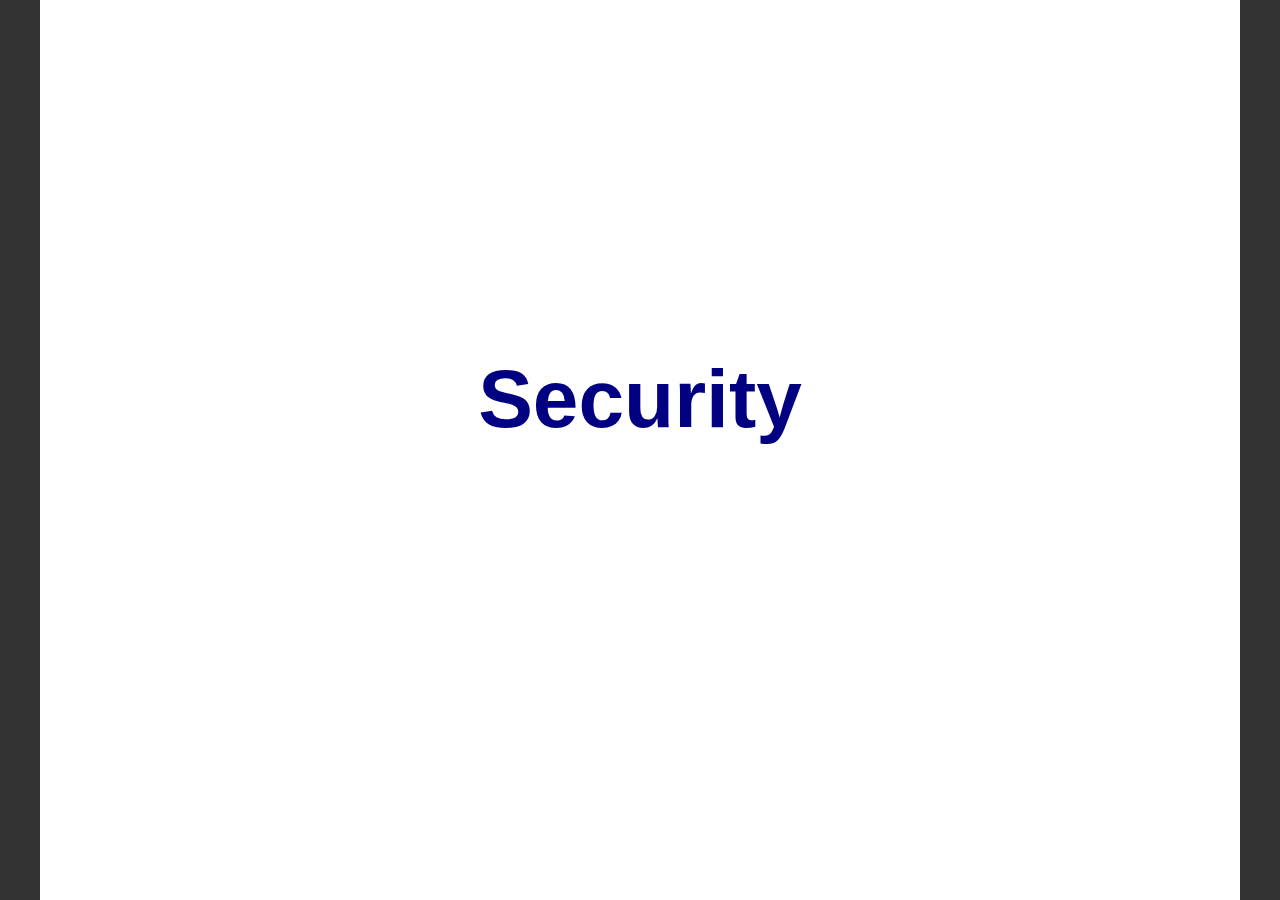
==== index.html @ 9533ea4b "Update 2 - 2014" ====
<!DOCTYPE html>
<!--
  Copyright 2010 Google Inc.

  Licensed under the Apache License, Version 2.0 (the "License");
  you may not use this file except in compliance with the License.
  You may obtain a copy of the License at

     http://www.apache.org/licenses/LICENSE-2.0

  Unless required by applicable law or agreed to in writing, software
  distributed under the License is distributed on an "AS IS" BASIS,
  WITHOUT WARRANTIES OR CONDITIONS OF ANY KIND, either express or implied.
  See the License for the specific language governing permissions and
  limitations under the License.

  Original slides: Marcin Wichary (mwichary@google.com)
  Modifications: Ernest Delgado (ernestd@google.com)
                 Alex Russell (slightlyoff@chromium.org)

  landslide modifications: Adam Zapletal (adamzap@gmail.com)
                           Nicolas Perriault (nperriault@gmail.com)
-->
<html>
<head>
    <meta http-equiv="Content-Type" content="text/html; charset=utf-8" />
    <meta http-equiv="X-UA-Compatible" content="chrome=1">
    <title>Security</title>
    <!-- Styles -->
    
    <style type="text/css" media="print">
      /*
Letter 612 x 792
A4     498 x 750
*/

/***************************************************************************/
/* The bits that you probably want to override! */
body {
  font-size: 20pt;
  font-family: "Helvetica", "Arial", "Liberation Sans", sans-serif;
  color: black;
  background-color: #fff; /* Colour outside of slide */
}

div.presentation, div.slide {
  background-color: white; /* colour of the slide */
}

div.slide h1, div.slide h2, div.slide h3, div.slide h4, div.slide h5, div.slide h6 {
  color: navy;
  font-weight: normal;
}

div.slide h3, div.slide h4, div.slide h5, div.slide h6 {
  margin-bottom: 6px;
}

div.slide h3 + p, div.slide h4 + p, div.slide h5 + p, div.slide h6 + p {
  margin-top: 6px;
}

pre {
  font-size: 12pt;
  font-family: Monaco, Courier, monospace;
}

li {
  line-height: 1.5em;
  margin-left: 10pt;
  /*padding: 10px 0*/;
}

li ul, li ul li {
  margin-top: 0;
}

table {
  margin-top: 6pt;
  border-collapse: collapse;
  width: 100%;
}
table th {
  text-align: left;
  border-bottom: 1px solid #666;
}
table td, table th {
  padding-left:   10px;
  padding-right:  10px;
  padding-top:    4px;
  padding-bottom: 4px;
}
tr > td:first-child, tr > th:first-child {
  padding-left: 0;
}

/* .notes are displayed when you press '2' */
.notes {
  color: white;
  background: #777;
  opacity:0.90;
}

/* A title slide is a single header */
.slide header:only-child h1 {
  font-weight: bold;
  font-size: 36pt;
}

/* Source and page number */
aside.source, aside.page_number {
  font-size: 14pt;
}

/* Quote and blockquote */
blockquote          { text-indent: -1ex; margin-bottom: 10px;}
blockquote *        { quotes: none; }
blockquote p:before { content: '\201C'; }
blockquote p:after  { content: '\201D'; }
blockquote p        { margin:0; padding:0; }
blockquote q:before { content: '\2018'; }
blockquote q:after  { content: '\2019'; }
.cite { margin:0; text-align:right; margin-right: 40px;}

/***************************************************************************/
/* Specific clases for use with the .fx: macro */

/* smaller and larger */
.smaller section {
  font-size: 18pt;
}

.smaller div h1 {
  font-size: 40pt;
}

.smaller section pre {
  font-size: 10pt;
}

.larger section {
  font-size: 22pt;
}

.larger div h1 {
  font-size: 40pt;
}

.larger section pre {
  font-size: 14pt;
}

/* titleslide: displaying a title(h1) and subtitle(h2) on the same slide */
div.titleslide { text-align: center; }
div.titleslide h1 { padding-top: 50pt; font-size: 60pt; font-weight: bold;}

/* imageslide: covering a whole slide with an image */
div.slides div.imageslide {margin: 0; width: 750pt; height: 460pt; overflow: hidden}
div.imageslide img { 
  position: relative; 
  /*top: -144pt;*/
  /*top: -460pt;*/
  /*left: -10pt; */
  top: -138pt;
  left: -10pt;
  width: 750pt;
  height: 460pt;
  max-width: 750pt !important; 
  max-height: 460pt !important; 
  z-index: 0; 
}

div.imageslide h1 { position: relative; z-index: 3 !important; /*left: 40px; top: -70pt; */}

/* black and white header for use with imageslide */
div.whiteheading h1 {color: #fffffe !important;}
div.blackheading h1 {color: black !important;}

/***************************************************************************/
/* Syntax highlighting is by Pygments - select via config file */
.lineno {color: #aaa; }  /* Line numbers */



/***************************************************************************/
/* The structure - You shouldn't need to change anything from here on down */
body {
  /*padding : 70pt;*/
  margin  : 0;
  overflow: hidden;
}

div.presentation, div.slides {
    transform: scale(1),
    -ms-transform: scale(1),
    -moz-transform: scale(1),
    -webkit-transform: scale(1),
    -o-transform: scale(1),
}

/*div.slides {
  width: 754pt !important;
  height: 502pt !important;
}*/

div.slide {
  display: block !important;
  width: 740pt !important;
  height: 460pt !important;
  border: 2pt solid #ddd;
/*  width      : 100%;
  height     : 100%;*/
  overflow   : hidden;
  page-break-after: always;
}

div.slide div.inner {
  width: 750pt !important;
  height: 460pt !important;
  margin: auto;
  display: table-cell;
  padding: 10pt;
}


/* A title slide is a single header */
.slide header:only-child {
  display: table;
}

.slide header:only-child h1 {
  width: 750pt !important;
  height: 460pt !important;
  text-align    : center;
  display       : table-cell;
  vertical-align: middle;
}

/*.slide header:only-child h1 {
  line-height: 180%;
  text-align: center;
  display: table-cell;
  vertical-align: middle;
  height: 600px;
  width: 800px;
  font-size: 48px;
  margin-top:100px;
  margin-bottom:100px;
}
*/


ol {
  margin-left: 5pt;
}

/* Image alignment options. Note that we align centre by default */
img { display: block; margin: auto; max-width: 600pt; max-height: 340pt;}

section img.align-center, section img.align-centre, section img.center, section img.centre {
  display: block;
  margin-left: auto;
  margin-right: auto;
}

section img.align-right, section img.right {
  display: block;
  margin-left: auto;
  margin-right: 0;
}

section img.align-left, section img.left {
  display: block;
  margin-right: auto;
  margin-left: 0;
}

section img.float-right {
  display: block;
  float: right;
  margin-left: auto;
  margin-right: 0;
}

section img.float-left {
  display: block;
  float: left;
  margin-right: auto;
  margin-left: 0;
}

/* Source and page number */
aside, footer {
  display: block;
  visibility: visible;
}

aside.source {
  display: none;
}

.page_number {
  position: relative; 
  text-align: right;
  display: block !important;
  visibility: visible !important;
  top: -40pt;
  right    : 0px;
  color    : black !important;
  padding  : 5pt !important;  
}


#toc, #help, .slide .notes,
.presenter_notes, #current_presenter_notes, #presenter_note,
 #time {
  display: none;
}


/* Turn of page numbers by uncommenting this */
.page_number {
  display: none !important;
}

/* Custom CSS bits */
.credits {
    float: right; 
    text-align:left;
    padding-top: 150pt !important;
}

.columnlist2 ul {
    vertical-align: top;
    -moz-column-count: 2;
    -moz-column-gap: 20px;
    -webkit-column-count: 2;
    -webkit-column-gap: 20px;
    column-count: 2;
    column-gap: 20px;
}

.columnlist3 ul {
    vertical-align: top;
    -moz-column-count: 3;
    -moz-column-gap: 20px;
    -webkit-column-count: 3;
    -webkit-column-gap: 20px;
    column-count: 3;
    column-gap: 20px;
}

    </style>
    <style type="text/css" media="screen, projection">
      /***************************************************************************/
/* The bits that you probably want to override! */
body {
    font-size: 36px;
    font-family: "Helvetica", "Arial", "Liberation Sans", sans-serif;
    color: black;
    background-color: #333; /* Colour outside of slide */
}

div.presentation, div.slide {
  background-color: white; /* colour of the slide */
}

div.slide h1, div.slide h2, div.slide h3, div.slide h4, div.slide h5, div.slide h6 {
  color: navy;
  font-weight: normal;
}

pre {
  font-size: 26px;
  font-family: Monaco, Courier, monospace;
}

li {
  padding: 10px 0;
}

table {
  margin-top: 10px;
  border-collapse: collapse;
  width: 100%;
}
table th {
  text-align: left;
  border-bottom: 1px solid #666;
}
table td, table th {
  padding-left:   10px;
  padding-right:  10px;
  padding-top:    4px;
  padding-bottom: 4px;
}
tr > td:first-child, tr > th:first-child {
  padding-left: 0;
}

/* .notes are displayed when you press '2' */
.notes {
  color: white;
  background: #777;
  opacity:0.90;
}

/* A title slide is a single header */
.slide header:only-child h1 {
  font-weight: bold;
  font-size: 80px;
}

/* Source and page number */
aside.source, aside.page_number {
  font-size: 20px;
}

/* Quote and blockquote */
blockquote          { text-indent: -1ex; margin-bottom: 10px;}
blockquote *        { quotes: none; }
blockquote p:before { content: '\201C'; }
blockquote p:after  { content: '\201D'; }
blockquote p        { margin:0; padding:0; }
blockquote q:before { content: '\2018'; }
blockquote q:after  { content: '\2019'; }
.cite { margin:0; text-align:right; margin-right: 40px;}

/***************************************************************************/
/* Specific clases for use with the .fx: macro */

/* smaller and larger */
.smaller section {
  font-size: 30px;
}

.smaller div h1 {
  font-size: 72px;
}

.smaller section pre {
  font-size: 24px;
}

.larger section {
  font-size: 42px;
}

.larger div h1 {
  font-size: 72px;
}

.larger section pre {
  font-size: 28px;
}

/* titleslide: displaying a title(h1) and subtitle(h2) on the same slide */
div.titleslide { text-align: center; }
div.titleslide h1 { padding-top: 140px; font-size: 80px; font-weight: bold;}

/* imageslide: covering a whole slide with an image */
div.slides div.imageslide {margin: 0; width: 1024px; height: 768px;}
div.imageslide img { 
  position: absolute; 
  top: 0; left: 0; 
  width: 1024px; 
  max-width: 1024px; max-height: 768px;
  z-index: 0; 
}

div.imageslide h1 { position: absolute; z-index: 3; left: 40px; top: 0; }

/* black and white header for use with imageslide */
div.whiteheading h1 {color: white !important;}
div.blackheading h1 {color: black !important;}

/***************************************************************************/
/* Syntax highlighting is by Pygments - select via config file */
.lineno {color: #aaa; }  /* Line numbers */


/***************************************************************************/
/* Slide transition */
.slide.past {
  opacity: 0;
}

.slide.current {
  opacity: 1;
  -webkit-transition: opacity 0.75s ease;
  -moz-transition: opacity 0.75s ease;
  -o-transition: opacity 0.75s ease;
}

.slide.future {
  opacity: 0;
}

/***************************************************************************/
/* The structure - You shouldn't need to change anything from here on down */
body {
  padding : 0;
  margin  : 0;
  width   : 100%;
  height  : 100%;
  overflow: hidden;
}

div.presentation {
  margin     : 0px auto;
  width      : 1024px;
  height     : 768px;
  position   : absolute;
  top        : 50%;
  left       : 50%;
  margin-left: -512px;
  margin-top : -384px;
}

div.slides {
  width      : 1024px;
  height     : 768px;
}

div.slide {
  display    : none;
  margin-left: 80px; /* Nice big margin */
  margin-top : 40px;
  width      : 864px;
  height     : 688px;
  position   : absolute;
  overflow   : hidden;
}

.slide.past, .slide.current, .slide.future {
  display: block;
}

/* A title slide is a single header */
.slide header:only-child {
  display: table;
}

.slide header:only-child h1 {
  height        : 600px;
  width         : 864px;
  text-align    : center;
  display       : table-cell;
  vertical-align: middle;
}

ol {
  margin-left: 15px;
}

/* Image alignment options. Note that we align centre by default */
img { display: block; margin: auto; max-width: 864px; max-height: 500px;}

section img.align-center, section img.align-centre, section img.center, section img.centre {
  display: block;
  margin-left: auto;
  margin-right: auto;
}

section img.align-right, section img.right {
  display: block;
  margin-left: auto;
  margin-right: 0;
}

section img.align-left, section img.left {
  display: block;
  margin-right: auto;
  margin-left: 0;
}

section img.float-right {
  display: block;
  float: right;
  margin-left: auto;
  margin-right: 0;
}

section img.float-left {
  display: block;
  float: left;
  margin-right: auto;
  margin-left: 0;
}

/* Blank screen */
#blank {
  position: fixed;
  top: 0;
  left: 0;
  background-color: black;
  width: 100%;
  height: 100%;
  z-index: 64;
  display: none;
}
body.presenter_view.blank .slide.current {
   opacity: 0.2;
}

body.presenter_view #blank {
    display: none !important;
}

/* Display notes (keyboard: 2) */
.notes {
  display   : none;
  padding   : 30px;
  color: white;
  position:absolute;
  width     : 710px;
  min-height: 300px;
  left: 51px;
  top: 123px;
  overflow  : hidden;
}

/* Source and page number */
aside {
  display: none;
}
aside.source {
  position: absolute;
  bottom: 6px;
  left: 0px;
}
aside.page_number {
  position: absolute;
  bottom: 6px;
  right: 0px;
}


/* Expose */
body.expose div.slides {
  float           : left;
  position        : relative;
  overflow        : auto;
  margin          : 10px;
  width           : 1024px;
  height          : 768px;
  background-color: #fff !important;
}

body.expose div.slide {
  display                 : block;
  width                   : 864px;
  height                  : 688px;  
  float                   : left;
  position                : relative;
  left                    : auto !important;
  top                     : auto !important;
  margin                  : 0 !important;
  margin-left             : 10px !important;
  margin-top              : 10px !important;
  padding                 : 10px !important;
  -webkit-transition      : none;
  -moz-transition         : none;
  -o-transition           : none;  
  -moz-transform          : scale(.30, .30);
  -moz-transform-origin   : 0 0;
  -webkit-transform       : scale(.30, .30);
  -webkit-transform-origin: 0 0;
  -o-transform            : scale(.30, .30);
  -o-transform-origin     : 0 0;
  cursor                  : pointer;
  border                  : 10px solid #ccc;
  /*background-color        : #eee;*/
}

body.expose div.slide:hover {
  /*background-color: #D7FCFC;*/
  border: 10px solid blue;
}

body.expose .slide-wrapper {
  float   : left;
  position: relative;
  overflow: hidden;
  margin  : .5%;
  width   : 300px;
  height  : 233px;
}

body.expose .slide.far-past,
body.expose .slide.past,
body.expose .slide.future,
body.expose .slide.far-future {
  margin-left: 0;
  opacity: 1;
}

body.expose .slide.current {
  border: 10px solid red;
  -moz-transform: scale(.30, .30);
  -moz-transform-origin: 0 0;
  -webkit-transform: scale(.30, .30);
  -webkit-transform-origin: 0 0;
  -o-transform: scale(.30, .30);
  -o-transform-origin: 0 0;
}

body.expose .slide aside {
  display: block;
}
body.expose .slide aside.source {
  display: none;
}
body.expose .slide aside.page_number {
  display         : block;
  position        : absolute;
  bottom          : 10px;
  right           : 10px;
  font-size       : 40px;
  background-color: #eee;
  color           : black;
  padding         : 10px;
}

body.expose .slide.current aside.page_number {
  background-color: red;
  color: white;
}

body.expose .slide:hover aside.page_number {
  background-color: blue;
  color: white;
}

/* Sidebar for ToC and Help */
.sidebar {
  background-color: #eee;
  color: #000;
  border-right: 5px solid #ddd;
  z-index: 63;
  height: 100%;
  overflow: hidden;
  top: 0;
  position: absolute;
  display: block;
  margin: 0;
  padding: 10px 16px;
  overflow: auto;
  -webkit-transition: margin 0.2s ease-in-out;
  -moz-transition: margin 0.2s ease-in-out;
  -o-transition: margin 0.2s ease-in-out;
  font-size: 14px;
}

.sidebar.hidden {
  margin-left: -500px;
}

.sidebar h2 {
  margin: 0 0 16px;
  padding: 0;
}

.sidebar table {
  width: 100%;
  margin: 0;
  padding: 0;
  border-collapse: collapse;
}

.sidebar table caption {
  display: none;
}

.sidebar tr {
  margin: 2px 0;
  border-bottom: 1px solid #ccc;
}

.sidebar th {
  text-align: left;
  font-weight: normal;
  max-width: 300px;
  overflow: hidden;
}

.sidebar tr.sub th {
  text-indent: 20px;
}

.sidebar td {
  text-align: right;
  min-width: 20px;
}

.sidebar a {
  color: #000;
  display: block;
  text-decoration: none;
  border-bottom: none;
  padding: 4px 0;
}

.sidebar tr.active, .sidebar tr.active:hover, .sidebar tr.active a {
  background: white;
}

.sidebar tr:hover {
  background: #ccc;
}

/* Presenter Mode */
body.presenter_view, body.presenter_view div.presentation {
  background-color: #333 !important;
}
body.presenter_view div.slides {
  margin-left: -40px !important;
  margin-top : -30px !important;
}

body.presenter_view div.slide {
  display: inline;
  position: absolute;
  overflow: hidden;
  -moz-transform: scale(0.55, 0.55);
  -moz-transform-origin: 0 0;
  -webkit-transform: scale(0.55, 0.55);
  -webkit-transform-origin: 0 0;
  -o-transform: scale(0.55, 0.55);
  -o-transform-origin: 0 0;
  opacity: 1;
  width: 864px !important;
  height: 688px !important;
  margin-left: 60px !important;
  margin-top: 90px !important;
}

body.presenter_view .slide.far-past {
  display: none;
}

body.presenter_view .slide.past {
  display: none;
}

body.presenter_view .slide.current {
  display: block;
  border: 8px solid maroon;
  z-index: 2;
}

body.presenter_view .slide.future {
  display: block;
  margin-left: 560px !important;
  z-index: 1;
  opacity: 1;
  margin-top: 90px !important;
  border: 8px solid #aaa;
  -moz-transform: scale(0.55, 0.55);
  -moz-transform-origin: 0 0;
  -webkit-transform: scale(0.55, 0.55);
  -webkit-transform-origin: 0 0;
  -o-transform: scale(0.55, 0.55);
  -o-transform-origin: 0 0;
}

body.presenter_view .slide.far-future {
  display: none;
  margin-left: 525px;
}

body.presenter_view div#current_presenter_notes {
  visibility: visible;
  display: block;
  position: absolute;
  overflow: auto;
  vertical-align: middle;
  left: 0;
  top: 60%;
  height: 38%;
  margin-left: 20px;
  z-index: 2;
  width: 973px;
  border: 4px solid #aaa;
  background-color: #eee;
}

body.presenter_view div#current_presenter_notes section {
    background-color: #eee !important;
}

body.presenter_view .slide aside.page_number {
  display         : block;
  position        : absolute;
  bottom          : 10px;
  right           : 10px;
  font-size       : 70px;
  background-color: #eee;
  color           : black;
  padding         : 10px;
}

body.presenter_view .slide.current aside.page_number {
  background-color: maroon;
  color: white;
}

/* Time display */
#time { display: none; }

body.presenter_view #time {
  display: block;
  color: white;
  float:right;
  width: 200px;
  text-align: right;
  margin-right: 40px;
  margin-top: 20px;
  padding: 0;
  line-height: 0;
  font-size: 55px;
}

body.presenter_view div#current_presenter_notes header {
  border-bottom: 1px solid #ccc;
}
body.presenter_view div#current_presenter_notes header h1 {
  margin: 5px 10px;
}

body.presenter_view div#current_presenter_notes section {
  font-family: "Helvetica", "Arial", "Liberation Sans", sans-serif;
  font-size: 20px;
  color: black;
  display: block;
  overflow: visible;
  position: relative;
  background-color: #fffeff;
  margin: 0;
  padding: 10px;
/*  border: 3px solid blue;*/

}

body.presenter_view div#current_presenter_notes section p {
  margin: 0;
}

body.presenter_view div#current_presenter_notes section li {
  font-size: inherit;
  padding: 0;
}

body.presenter_view div#current_presenter_notes h1 {
  margin-left: 10px;
  font-size: 20px;
  display: block;

}

div#current_presenter_notes {
  display: none;
}

div.slide div.presenter_notes {
  display: none;
}

    </style>
    
    
      
      <style type="text/css" media="screen, projection">
        body {
    font-size: 24px;
}

.slide.future {display:none;}

.slide header:only-child h1 {
    font-size: 70px;
}

.center {
    text-align: center;
}

blockquote {
    text-indent: 0;
    margin: auto;
    border: 1px solid #DDE;
    background: ghostWhite;
    padding: 10px;
}

blockquote p:before,
blockquote p:after {
    content: none;
}

a,
a:visited {
    color: blue;
}

pre {
    padding: 5px;
    font-size: 20px;
    font-family: Courier, monospace;
}

small {
    font-style: italic;
    font-size: 16px;
}

      </style>
      
    
    <!-- /Styles -->
    <!-- Javascripts -->
    
    <script>
      /*! jQuery v1.7.2 jquery.com | jquery.org/license */
(function(a,b){function cy(a){return f.isWindow(a)?a:a.nodeType===9?a.defaultView||a.parentWindow:!1}function cu(a){if(!cj[a]){var b=c.body,d=f("<"+a+">").appendTo(b),e=d.css("display");d.remove();if(e==="none"||e===""){ck||(ck=c.createElement("iframe"),ck.frameBorder=ck.width=ck.height=0),b.appendChild(ck);if(!cl||!ck.createElement)cl=(ck.contentWindow||ck.contentDocument).document,cl.write((f.support.boxModel?"<!doctype html>":"")+"<html><body>"),cl.close();d=cl.createElement(a),cl.body.appendChild(d),e=f.css(d,"display"),b.removeChild(ck)}cj[a]=e}return cj[a]}function ct(a,b){var c={};f.each(cp.concat.apply([],cp.slice(0,b)),function(){c[this]=a});return c}function cs(){cq=b}function cr(){setTimeout(cs,0);return cq=f.now()}function ci(){try{return new a.ActiveXObject("Microsoft.XMLHTTP")}catch(b){}}function ch(){try{return new a.XMLHttpRequest}catch(b){}}function cb(a,c){a.dataFilter&&(c=a.dataFilter(c,a.dataType));var d=a.dataTypes,e={},g,h,i=d.length,j,k=d[0],l,m,n,o,p;for(g=1;g<i;g++){if(g===1)for(h in a.converters)typeof h=="string"&&(e[h.toLowerCase()]=a.converters[h]);l=k,k=d[g];if(k==="*")k=l;else if(l!=="*"&&l!==k){m=l+" "+k,n=e[m]||e["* "+k];if(!n){p=b;for(o in e){j=o.split(" ");if(j[0]===l||j[0]==="*"){p=e[j[1]+" "+k];if(p){o=e[o],o===!0?n=p:p===!0&&(n=o);break}}}}!n&&!p&&f.error("No conversion from "+m.replace(" "," to ")),n!==!0&&(c=n?n(c):p(o(c)))}}return c}function ca(a,c,d){var e=a.contents,f=a.dataTypes,g=a.responseFields,h,i,j,k;for(i in g)i in d&&(c[g[i]]=d[i]);while(f[0]==="*")f.shift(),h===b&&(h=a.mimeType||c.getResponseHeader("content-type"));if(h)for(i in e)if(e[i]&&e[i].test(h)){f.unshift(i);break}if(f[0]in d)j=f[0];else{for(i in d){if(!f[0]||a.converters[i+" "+f[0]]){j=i;break}k||(k=i)}j=j||k}if(j){j!==f[0]&&f.unshift(j);return d[j]}}function b_(a,b,c,d){if(f.isArray(b))f.each(b,function(b,e){c||bD.test(a)?d(a,e):b_(a+"["+(typeof e=="object"?b:"")+"]",e,c,d)});else if(!c&&f.type(b)==="object")for(var e in b)b_(a+"["+e+"]",b[e],c,d);else d(a,b)}function b$(a,c){var d,e,g=f.ajaxSettings.flatOptions||{};for(d in c)c[d]!==b&&((g[d]?a:e||(e={}))[d]=c[d]);e&&f.extend(!0,a,e)}function bZ(a,c,d,e,f,g){f=f||c.dataTypes[0],g=g||{},g[f]=!0;var h=a[f],i=0,j=h?h.length:0,k=a===bS,l;for(;i<j&&(k||!l);i++)l=h[i](c,d,e),typeof l=="string"&&(!k||g[l]?l=b:(c.dataTypes.unshift(l),l=bZ(a,c,d,e,l,g)));(k||!l)&&!g["*"]&&(l=bZ(a,c,d,e,"*",g));return l}function bY(a){return function(b,c){typeof b!="string"&&(c=b,b="*");if(f.isFunction(c)){var d=b.toLowerCase().split(bO),e=0,g=d.length,h,i,j;for(;e<g;e++)h=d[e],j=/^\+/.test(h),j&&(h=h.substr(1)||"*"),i=a[h]=a[h]||[],i[j?"unshift":"push"](c)}}}function bB(a,b,c){var d=b==="width"?a.offsetWidth:a.offsetHeight,e=b==="width"?1:0,g=4;if(d>0){if(c!=="border")for(;e<g;e+=2)c||(d-=parseFloat(f.css(a,"padding"+bx[e]))||0),c==="margin"?d+=parseFloat(f.css(a,c+bx[e]))||0:d-=parseFloat(f.css(a,"border"+bx[e]+"Width"))||0;return d+"px"}d=by(a,b);if(d<0||d==null)d=a.style[b];if(bt.test(d))return d;d=parseFloat(d)||0;if(c)for(;e<g;e+=2)d+=parseFloat(f.css(a,"padding"+bx[e]))||0,c!=="padding"&&(d+=parseFloat(f.css(a,"border"+bx[e]+"Width"))||0),c==="margin"&&(d+=parseFloat(f.css(a,c+bx[e]))||0);return d+"px"}function bo(a){var b=c.createElement("div");bh.appendChild(b),b.innerHTML=a.outerHTML;return b.firstChild}function bn(a){var b=(a.nodeName||"").toLowerCase();b==="input"?bm(a):b!=="script"&&typeof a.getElementsByTagName!="undefined"&&f.grep(a.getElementsByTagName("input"),bm)}function bm(a){if(a.type==="checkbox"||a.type==="radio")a.defaultChecked=a.checked}function bl(a){return typeof a.getElementsByTagName!="undefined"?a.getElementsByTagName("*"):typeof a.querySelectorAll!="undefined"?a.querySelectorAll("*"):[]}function bk(a,b){var c;b.nodeType===1&&(b.clearAttributes&&b.clearAttributes(),b.mergeAttributes&&b.mergeAttributes(a),c=b.nodeName.toLowerCase(),c==="object"?b.outerHTML=a.outerHTML:c!=="input"||a.type!=="checkbox"&&a.type!=="radio"?c==="option"?b.selected=a.defaultSelected:c==="input"||c==="textarea"?b.defaultValue=a.defaultValue:c==="script"&&b.text!==a.text&&(b.text=a.text):(a.checked&&(b.defaultChecked=b.checked=a.checked),b.value!==a.value&&(b.value=a.value)),b.removeAttribute(f.expando),b.removeAttribute("_submit_attached"),b.removeAttribute("_change_attached"))}function bj(a,b){if(b.nodeType===1&&!!f.hasData(a)){var c,d,e,g=f._data(a),h=f._data(b,g),i=g.events;if(i){delete h.handle,h.events={};for(c in i)for(d=0,e=i[c].length;d<e;d++)f.event.add(b,c,i[c][d])}h.data&&(h.data=f.extend({},h.data))}}function bi(a,b){return f.nodeName(a,"table")?a.getElementsByTagName("tbody")[0]||a.appendChild(a.ownerDocument.createElement("tbody")):a}function U(a){var b=V.split("|"),c=a.createDocumentFragment();if(c.createElement)while(b.length)c.createElement(b.pop());return c}function T(a,b,c){b=b||0;if(f.isFunction(b))return f.grep(a,function(a,d){var e=!!b.call(a,d,a);return e===c});if(b.nodeType)return f.grep(a,function(a,d){return a===b===c});if(typeof b=="string"){var d=f.grep(a,function(a){return a.nodeType===1});if(O.test(b))return f.filter(b,d,!c);b=f.filter(b,d)}return f.grep(a,function(a,d){return f.inArray(a,b)>=0===c})}function S(a){return!a||!a.parentNode||a.parentNode.nodeType===11}function K(){return!0}function J(){return!1}function n(a,b,c){var d=b+"defer",e=b+"queue",g=b+"mark",h=f._data(a,d);h&&(c==="queue"||!f._data(a,e))&&(c==="mark"||!f._data(a,g))&&setTimeout(function(){!f._data(a,e)&&!f._data(a,g)&&(f.removeData(a,d,!0),h.fire())},0)}function m(a){for(var b in a){if(b==="data"&&f.isEmptyObject(a[b]))continue;if(b!=="toJSON")return!1}return!0}function l(a,c,d){if(d===b&&a.nodeType===1){var e="data-"+c.replace(k,"-$1").toLowerCase();d=a.getAttribute(e);if(typeof d=="string"){try{d=d==="true"?!0:d==="false"?!1:d==="null"?null:f.isNumeric(d)?+d:j.test(d)?f.parseJSON(d):d}catch(g){}f.data(a,c,d)}else d=b}return d}function h(a){var b=g[a]={},c,d;a=a.split(/\s+/);for(c=0,d=a.length;c<d;c++)b[a[c]]=!0;return b}var c=a.document,d=a.navigator,e=a.location,f=function(){function J(){if(!e.isReady){try{c.documentElement.doScroll("left")}catch(a){setTimeout(J,1);return}e.ready()}}var e=function(a,b){return new e.fn.init(a,b,h)},f=a.jQuery,g=a.$,h,i=/^(?:[^#<]*(<[\w\W]+>)[^>]*$|#([\w\-]*)$)/,j=/\S/,k=/^\s+/,l=/\s+$/,m=/^<(\w+)\s*\/?>(?:<\/\1>)?$/,n=/^[\],:{}\s]*$/,o=/\\(?:["\\\/bfnrt]|u[0-9a-fA-F]{4})/g,p=/"[^"\\\n\r]*"|true|false|null|-?\d+(?:\.\d*)?(?:[eE][+\-]?\d+)?/g,q=/(?:^|:|,)(?:\s*\[)+/g,r=/(webkit)[ \/]([\w.]+)/,s=/(opera)(?:.*version)?[ \/]([\w.]+)/,t=/(msie) ([\w.]+)/,u=/(mozilla)(?:.*? rv:([\w.]+))?/,v=/-([a-z]|[0-9])/ig,w=/^-ms-/,x=function(a,b){return(b+"").toUpperCase()},y=d.userAgent,z,A,B,C=Object.prototype.toString,D=Object.prototype.hasOwnProperty,E=Array.prototype.push,F=Array.prototype.slice,G=String.prototype.trim,H=Array.prototype.indexOf,I={};e.fn=e.prototype={constructor:e,init:function(a,d,f){var g,h,j,k;if(!a)return this;if(a.nodeType){this.context=this[0]=a,this.length=1;return this}if(a==="body"&&!d&&c.body){this.context=c,this[0]=c.body,this.selector=a,this.length=1;return this}if(typeof a=="string"){a.charAt(0)!=="<"||a.charAt(a.length-1)!==">"||a.length<3?g=i.exec(a):g=[null,a,null];if(g&&(g[1]||!d)){if(g[1]){d=d instanceof e?d[0]:d,k=d?d.ownerDocument||d:c,j=m.exec(a),j?e.isPlainObject(d)?(a=[c.createElement(j[1])],e.fn.attr.call(a,d,!0)):a=[k.createElement(j[1])]:(j=e.buildFragment([g[1]],[k]),a=(j.cacheable?e.clone(j.fragment):j.fragment).childNodes);return e.merge(this,a)}h=c.getElementById(g[2]);if(h&&h.parentNode){if(h.id!==g[2])return f.find(a);this.length=1,this[0]=h}this.context=c,this.selector=a;return this}return!d||d.jquery?(d||f).find(a):this.constructor(d).find(a)}if(e.isFunction(a))return f.ready(a);a.selector!==b&&(this.selector=a.selector,this.context=a.context);return e.makeArray(a,this)},selector:"",jquery:"1.7.2",length:0,size:function(){return this.length},toArray:function(){return F.call(this,0)},get:function(a){return a==null?this.toArray():a<0?this[this.length+a]:this[a]},pushStack:function(a,b,c){var d=this.constructor();e.isArray(a)?E.apply(d,a):e.merge(d,a),d.prevObject=this,d.context=this.context,b==="find"?d.selector=this.selector+(this.selector?" ":"")+c:b&&(d.selector=this.selector+"."+b+"("+c+")");return d},each:function(a,b){return e.each(this,a,b)},ready:function(a){e.bindReady(),A.add(a);return this},eq:function(a){a=+a;return a===-1?this.slice(a):this.slice(a,a+1)},first:function(){return this.eq(0)},last:function(){return this.eq(-1)},slice:function(){return this.pushStack(F.apply(this,arguments),"slice",F.call(arguments).join(","))},map:function(a){return this.pushStack(e.map(this,function(b,c){return a.call(b,c,b)}))},end:function(){return this.prevObject||this.constructor(null)},push:E,sort:[].sort,splice:[].splice},e.fn.init.prototype=e.fn,e.extend=e.fn.extend=function(){var a,c,d,f,g,h,i=arguments[0]||{},j=1,k=arguments.length,l=!1;typeof i=="boolean"&&(l=i,i=arguments[1]||{},j=2),typeof i!="object"&&!e.isFunction(i)&&(i={}),k===j&&(i=this,--j);for(;j<k;j++)if((a=arguments[j])!=null)for(c in a){d=i[c],f=a[c];if(i===f)continue;l&&f&&(e.isPlainObject(f)||(g=e.isArray(f)))?(g?(g=!1,h=d&&e.isArray(d)?d:[]):h=d&&e.isPlainObject(d)?d:{},i[c]=e.extend(l,h,f)):f!==b&&(i[c]=f)}return i},e.extend({noConflict:function(b){a.$===e&&(a.$=g),b&&a.jQuery===e&&(a.jQuery=f);return e},isReady:!1,readyWait:1,holdReady:function(a){a?e.readyWait++:e.ready(!0)},ready:function(a){if(a===!0&&!--e.readyWait||a!==!0&&!e.isReady){if(!c.body)return setTimeout(e.ready,1);e.isReady=!0;if(a!==!0&&--e.readyWait>0)return;A.fireWith(c,[e]),e.fn.trigger&&e(c).trigger("ready").off("ready")}},bindReady:function(){if(!A){A=e.Callbacks("once memory");if(c.readyState==="complete")return setTimeout(e.ready,1);if(c.addEventListener)c.addEventListener("DOMContentLoaded",B,!1),a.addEventListener("load",e.ready,!1);else if(c.attachEvent){c.attachEvent("onreadystatechange",B),a.attachEvent("onload",e.ready);var b=!1;try{b=a.frameElement==null}catch(d){}c.documentElement.doScroll&&b&&J()}}},isFunction:function(a){return e.type(a)==="function"},isArray:Array.isArray||function(a){return e.type(a)==="array"},isWindow:function(a){return a!=null&&a==a.window},isNumeric:function(a){return!isNaN(parseFloat(a))&&isFinite(a)},type:function(a){return a==null?String(a):I[C.call(a)]||"object"},isPlainObject:function(a){if(!a||e.type(a)!=="object"||a.nodeType||e.isWindow(a))return!1;try{if(a.constructor&&!D.call(a,"constructor")&&!D.call(a.constructor.prototype,"isPrototypeOf"))return!1}catch(c){return!1}var d;for(d in a);return d===b||D.call(a,d)},isEmptyObject:function(a){for(var b in a)return!1;return!0},error:function(a){throw new Error(a)},parseJSON:function(b){if(typeof b!="string"||!b)return null;b=e.trim(b);if(a.JSON&&a.JSON.parse)return a.JSON.parse(b);if(n.test(b.replace(o,"@").replace(p,"]").replace(q,"")))return(new Function("return "+b))();e.error("Invalid JSON: "+b)},parseXML:function(c){if(typeof c!="string"||!c)return null;var d,f;try{a.DOMParser?(f=new DOMParser,d=f.parseFromString(c,"text/xml")):(d=new ActiveXObject("Microsoft.XMLDOM"),d.async="false",d.loadXML(c))}catch(g){d=b}(!d||!d.documentElement||d.getElementsByTagName("parsererror").length)&&e.error("Invalid XML: "+c);return d},noop:function(){},globalEval:function(b){b&&j.test(b)&&(a.execScript||function(b){a.eval.call(a,b)})(b)},camelCase:function(a){return a.replace(w,"ms-").replace(v,x)},nodeName:function(a,b){return a.nodeName&&a.nodeName.toUpperCase()===b.toUpperCase()},each:function(a,c,d){var f,g=0,h=a.length,i=h===b||e.isFunction(a);if(d){if(i){for(f in a)if(c.apply(a[f],d)===!1)break}else for(;g<h;)if(c.apply(a[g++],d)===!1)break}else if(i){for(f in a)if(c.call(a[f],f,a[f])===!1)break}else for(;g<h;)if(c.call(a[g],g,a[g++])===!1)break;return a},trim:G?function(a){return a==null?"":G.call(a)}:function(a){return a==null?"":(a+"").replace(k,"").replace(l,"")},makeArray:function(a,b){var c=b||[];if(a!=null){var d=e.type(a);a.length==null||d==="string"||d==="function"||d==="regexp"||e.isWindow(a)?E.call(c,a):e.merge(c,a)}return c},inArray:function(a,b,c){var d;if(b){if(H)return H.call(b,a,c);d=b.length,c=c?c<0?Math.max(0,d+c):c:0;for(;c<d;c++)if(c in b&&b[c]===a)return c}return-1},merge:function(a,c){var d=a.length,e=0;if(typeof c.length=="number")for(var f=c.length;e<f;e++)a[d++]=c[e];else while(c[e]!==b)a[d++]=c[e++];a.length=d;return a},grep:function(a,b,c){var d=[],e;c=!!c;for(var f=0,g=a.length;f<g;f++)e=!!b(a[f],f),c!==e&&d.push(a[f]);return d},map:function(a,c,d){var f,g,h=[],i=0,j=a.length,k=a instanceof e||j!==b&&typeof j=="number"&&(j>0&&a[0]&&a[j-1]||j===0||e.isArray(a));if(k)for(;i<j;i++)f=c(a[i],i,d),f!=null&&(h[h.length]=f);else for(g in a)f=c(a[g],g,d),f!=null&&(h[h.length]=f);return h.concat.apply([],h)},guid:1,proxy:function(a,c){if(typeof c=="string"){var d=a[c];c=a,a=d}if(!e.isFunction(a))return b;var f=F.call(arguments,2),g=function(){return a.apply(c,f.concat(F.call(arguments)))};g.guid=a.guid=a.guid||g.guid||e.guid++;return g},access:function(a,c,d,f,g,h,i){var j,k=d==null,l=0,m=a.length;if(d&&typeof d=="object"){for(l in d)e.access(a,c,l,d[l],1,h,f);g=1}else if(f!==b){j=i===b&&e.isFunction(f),k&&(j?(j=c,c=function(a,b,c){return j.call(e(a),c)}):(c.call(a,f),c=null));if(c)for(;l<m;l++)c(a[l],d,j?f.call(a[l],l,c(a[l],d)):f,i);g=1}return g?a:k?c.call(a):m?c(a[0],d):h},now:function(){return(new Date).getTime()},uaMatch:function(a){a=a.toLowerCase();var b=r.exec(a)||s.exec(a)||t.exec(a)||a.indexOf("compatible")<0&&u.exec(a)||[];return{browser:b[1]||"",version:b[2]||"0"}},sub:function(){function a(b,c){return new a.fn.init(b,c)}e.extend(!0,a,this),a.superclass=this,a.fn=a.prototype=this(),a.fn.constructor=a,a.sub=this.sub,a.fn.init=function(d,f){f&&f instanceof e&&!(f instanceof a)&&(f=a(f));return e.fn.init.call(this,d,f,b)},a.fn.init.prototype=a.fn;var b=a(c);return a},browser:{}}),e.each("Boolean Number String Function Array Date RegExp Object".split(" "),function(a,b){I["[object "+b+"]"]=b.toLowerCase()}),z=e.uaMatch(y),z.browser&&(e.browser[z.browser]=!0,e.browser.version=z.version),e.browser.webkit&&(e.browser.safari=!0),j.test(" ")&&(k=/^[\s\xA0]+/,l=/[\s\xA0]+$/),h=e(c),c.addEventListener?B=function(){c.removeEventListener("DOMContentLoaded",B,!1),e.ready()}:c.attachEvent&&(B=function(){c.readyState==="complete"&&(c.detachEvent("onreadystatechange",B),e.ready())});return e}(),g={};f.Callbacks=function(a){a=a?g[a]||h(a):{};var c=[],d=[],e,i,j,k,l,m,n=function(b){var d,e,g,h,i;for(d=0,e=b.length;d<e;d++)g=b[d],h=f.type(g),h==="array"?n(g):h==="function"&&(!a.unique||!p.has(g))&&c.push(g)},o=function(b,f){f=f||[],e=!a.memory||[b,f],i=!0,j=!0,m=k||0,k=0,l=c.length;for(;c&&m<l;m++)if(c[m].apply(b,f)===!1&&a.stopOnFalse){e=!0;break}j=!1,c&&(a.once?e===!0?p.disable():c=[]:d&&d.length&&(e=d.shift(),p.fireWith(e[0],e[1])))},p={add:function(){if(c){var a=c.length;n(arguments),j?l=c.length:e&&e!==!0&&(k=a,o(e[0],e[1]))}return this},remove:function(){if(c){var b=arguments,d=0,e=b.length;for(;d<e;d++)for(var f=0;f<c.length;f++)if(b[d]===c[f]){j&&f<=l&&(l--,f<=m&&m--),c.splice(f--,1);if(a.unique)break}}return this},has:function(a){if(c){var b=0,d=c.length;for(;b<d;b++)if(a===c[b])return!0}return!1},empty:function(){c=[];return this},disable:function(){c=d=e=b;return this},disabled:function(){return!c},lock:function(){d=b,(!e||e===!0)&&p.disable();return this},locked:function(){return!d},fireWith:function(b,c){d&&(j?a.once||d.push([b,c]):(!a.once||!e)&&o(b,c));return this},fire:function(){p.fireWith(this,arguments);return this},fired:function(){return!!i}};return p};var i=[].slice;f.extend({Deferred:function(a){var b=f.Callbacks("once memory"),c=f.Callbacks("once memory"),d=f.Callbacks("memory"),e="pending",g={resolve:b,reject:c,notify:d},h={done:b.add,fail:c.add,progress:d.add,state:function(){return e},isResolved:b.fired,isRejected:c.fired,then:function(a,b,c){i.done(a).fail(b).progress(c);return this},always:function(){i.done.apply(i,arguments).fail.apply(i,arguments);return this},pipe:function(a,b,c){return f.Deferred(function(d){f.each({done:[a,"resolve"],fail:[b,"reject"],progress:[c,"notify"]},function(a,b){var c=b[0],e=b[1],g;f.isFunction(c)?i[a](function(){g=c.apply(this,arguments),g&&f.isFunction(g.promise)?g.promise().then(d.resolve,d.reject,d.notify):d[e+"With"](this===i?d:this,[g])}):i[a](d[e])})}).promise()},promise:function(a){if(a==null)a=h;else for(var b in h)a[b]=h[b];return a}},i=h.promise({}),j;for(j in g)i[j]=g[j].fire,i[j+"With"]=g[j].fireWith;i.done(function(){e="resolved"},c.disable,d.lock).fail(function(){e="rejected"},b.disable,d.lock),a&&a.call(i,i);return i},when:function(a){function m(a){return function(b){e[a]=arguments.length>1?i.call(arguments,0):b,j.notifyWith(k,e)}}function l(a){return function(c){b[a]=arguments.length>1?i.call(arguments,0):c,--g||j.resolveWith(j,b)}}var b=i.call(arguments,0),c=0,d=b.length,e=Array(d),g=d,h=d,j=d<=1&&a&&f.isFunction(a.promise)?a:f.Deferred(),k=j.promise();if(d>1){for(;c<d;c++)b[c]&&b[c].promise&&f.isFunction(b[c].promise)?b[c].promise().then(l(c),j.reject,m(c)):--g;g||j.resolveWith(j,b)}else j!==a&&j.resolveWith(j,d?[a]:[]);return k}}),f.support=function(){var b,d,e,g,h,i,j,k,l,m,n,o,p=c.createElement("div"),q=c.documentElement;p.setAttribute("className","t"),p.innerHTML="   <link/><table></table><a href='/a' style='top:1px;float:left;opacity:.55;'>a</a><input type='checkbox'/>",d=p.getElementsByTagName("*"),e=p.getElementsByTagName("a")[0];if(!d||!d.length||!e)return{};g=c.createElement("select"),h=g.appendChild(c.createElement("option")),i=p.getElementsByTagName("input")[0],b={leadingWhitespace:p.firstChild.nodeType===3,tbody:!p.getElementsByTagName("tbody").length,htmlSerialize:!!p.getElementsByTagName("link").length,style:/top/.test(e.getAttribute("style")),hrefNormalized:e.getAttribute("href")==="/a",opacity:/^0.55/.test(e.style.opacity),cssFloat:!!e.style.cssFloat,checkOn:i.value==="on",optSelected:h.selected,getSetAttribute:p.className!=="t",enctype:!!c.createElement("form").enctype,html5Clone:c.createElement("nav").cloneNode(!0).outerHTML!=="<:nav></:nav>",submitBubbles:!0,changeBubbles:!0,focusinBubbles:!1,deleteExpando:!0,noCloneEvent:!0,inlineBlockNeedsLayout:!1,shrinkWrapBlocks:!1,reliableMarginRight:!0,pixelMargin:!0},f.boxModel=b.boxModel=c.compatMode==="CSS1Compat",i.checked=!0,b.noCloneChecked=i.cloneNode(!0).checked,g.disabled=!0,b.optDisabled=!h.disabled;try{delete p.test}catch(r){b.deleteExpando=!1}!p.addEventListener&&p.attachEvent&&p.fireEvent&&(p.attachEvent("onclick",function(){b.noCloneEvent=!1}),p.cloneNode(!0).fireEvent("onclick")),i=c.createElement("input"),i.value="t",i.setAttribute("type","radio"),b.radioValue=i.value==="t",i.setAttribute("checked","checked"),i.setAttribute("name","t"),p.appendChild(i),j=c.createDocumentFragment(),j.appendChild(p.lastChild),b.checkClone=j.cloneNode(!0).cloneNode(!0).lastChild.checked,b.appendChecked=i.checked,j.removeChild(i),j.appendChild(p);if(p.attachEvent)for(n in{submit:1,change:1,focusin:1})m="on"+n,o=m in p,o||(p.setAttribute(m,"return;"),o=typeof p[m]=="function"),b[n+"Bubbles"]=o;j.removeChild(p),j=g=h=p=i=null,f(function(){var d,e,g,h,i,j,l,m,n,q,r,s,t,u=c.getElementsByTagName("body")[0];!u||(m=1,t="padding:0;margin:0;border:",r="position:absolute;top:0;left:0;width:1px;height:1px;",s=t+"0;visibility:hidden;",n="style='"+r+t+"5px solid #000;",q="<div "+n+"display:block;'><div style='"+t+"0;display:block;overflow:hidden;'></div></div>"+"<table "+n+"' cellpadding='0' cellspacing='0'>"+"<tr><td></td></tr></table>",d=c.createElement("div"),d.style.cssText=s+"width:0;height:0;position:static;top:0;margin-top:"+m+"px",u.insertBefore(d,u.firstChild),p=c.createElement("div"),d.appendChild(p),p.innerHTML="<table><tr><td style='"+t+"0;display:none'></td><td>t</td></tr></table>",k=p.getElementsByTagName("td"),o=k[0].offsetHeight===0,k[0].style.display="",k[1].style.display="none",b.reliableHiddenOffsets=o&&k[0].offsetHeight===0,a.getComputedStyle&&(p.innerHTML="",l=c.createElement("div"),l.style.width="0",l.style.marginRight="0",p.style.width="2px",p.appendChild(l),b.reliableMarginRight=(parseInt((a.getComputedStyle(l,null)||{marginRight:0}).marginRight,10)||0)===0),typeof p.style.zoom!="undefined"&&(p.innerHTML="",p.style.width=p.style.padding="1px",p.style.border=0,p.style.overflow="hidden",p.style.display="inline",p.style.zoom=1,b.inlineBlockNeedsLayout=p.offsetWidth===3,p.style.display="block",p.style.overflow="visible",p.innerHTML="<div style='width:5px;'></div>",b.shrinkWrapBlocks=p.offsetWidth!==3),p.style.cssText=r+s,p.innerHTML=q,e=p.firstChild,g=e.firstChild,i=e.nextSibling.firstChild.firstChild,j={doesNotAddBorder:g.offsetTop!==5,doesAddBorderForTableAndCells:i.offsetTop===5},g.style.position="fixed",g.style.top="20px",j.fixedPosition=g.offsetTop===20||g.offsetTop===15,g.style.position=g.style.top="",e.style.overflow="hidden",e.style.position="relative",j.subtractsBorderForOverflowNotVisible=g.offsetTop===-5,j.doesNotIncludeMarginInBodyOffset=u.offsetTop!==m,a.getComputedStyle&&(p.style.marginTop="1%",b.pixelMargin=(a.getComputedStyle(p,null)||{marginTop:0}).marginTop!=="1%"),typeof d.style.zoom!="undefined"&&(d.style.zoom=1),u.removeChild(d),l=p=d=null,f.extend(b,j))});return b}();var j=/^(?:\{.*\}|\[.*\])$/,k=/([A-Z])/g;f.extend({cache:{},uuid:0,expando:"jQuery"+(f.fn.jquery+Math.random()).replace(/\D/g,""),noData:{embed:!0,object:"clsid:D27CDB6E-AE6D-11cf-96B8-444553540000",applet:!0},hasData:function(a){a=a.nodeType?f.cache[a[f.expando]]:a[f.expando];return!!a&&!m(a)},data:function(a,c,d,e){if(!!f.acceptData(a)){var g,h,i,j=f.expando,k=typeof c=="string",l=a.nodeType,m=l?f.cache:a,n=l?a[j]:a[j]&&j,o=c==="events";if((!n||!m[n]||!o&&!e&&!m[n].data)&&k&&d===b)return;n||(l?a[j]=n=++f.uuid:n=j),m[n]||(m[n]={},l||(m[n].toJSON=f.noop));if(typeof c=="object"||typeof c=="function")e?m[n]=f.extend(m[n],c):m[n].data=f.extend(m[n].data,c);g=h=m[n],e||(h.data||(h.data={}),h=h.data),d!==b&&(h[f.camelCase(c)]=d);if(o&&!h[c])return g.events;k?(i=h[c],i==null&&(i=h[f.camelCase(c)])):i=h;return i}},removeData:function(a,b,c){if(!!f.acceptData(a)){var d,e,g,h=f.expando,i=a.nodeType,j=i?f.cache:a,k=i?a[h]:h;if(!j[k])return;if(b){d=c?j[k]:j[k].data;if(d){f.isArray(b)||(b in d?b=[b]:(b=f.camelCase(b),b in d?b=[b]:b=b.split(" ")));for(e=0,g=b.length;e<g;e++)delete d[b[e]];if(!(c?m:f.isEmptyObject)(d))return}}if(!c){delete j[k].data;if(!m(j[k]))return}f.support.deleteExpando||!j.setInterval?delete j[k]:j[k]=null,i&&(f.support.deleteExpando?delete a[h]:a.removeAttribute?a.removeAttribute(h):a[h]=null)}},_data:function(a,b,c){return f.data(a,b,c,!0)},acceptData:function(a){if(a.nodeName){var b=f.noData[a.nodeName.toLowerCase()];if(b)return b!==!0&&a.getAttribute("classid")===b}return!0}}),f.fn.extend({data:function(a,c){var d,e,g,h,i,j=this[0],k=0,m=null;if(a===b){if(this.length){m=f.data(j);if(j.nodeType===1&&!f._data(j,"parsedAttrs")){g=j.attributes;for(i=g.length;k<i;k++)h=g[k].name,h.indexOf("data-")===0&&(h=f.camelCase(h.substring(5)),l(j,h,m[h]));f._data(j,"parsedAttrs",!0)}}return m}if(typeof a=="object")return this.each(function(){f.data(this,a)});d=a.split(".",2),d[1]=d[1]?"."+d[1]:"",e=d[1]+"!";return f.access(this,function(c){if(c===b){m=this.triggerHandler("getData"+e,[d[0]]),m===b&&j&&(m=f.data(j,a),m=l(j,a,m));return m===b&&d[1]?this.data(d[0]):m}d[1]=c,this.each(function(){var b=f(this);b.triggerHandler("setData"+e,d),f.data(this,a,c),b.triggerHandler("changeData"+e,d)})},null,c,arguments.length>1,null,!1)},removeData:function(a){return this.each(function(){f.removeData(this,a)})}}),f.extend({_mark:function(a,b){a&&(b=(b||"fx")+"mark",f._data(a,b,(f._data(a,b)||0)+1))},_unmark:function(a,b,c){a!==!0&&(c=b,b=a,a=!1);if(b){c=c||"fx";var d=c+"mark",e=a?0:(f._data(b,d)||1)-1;e?f._data(b,d,e):(f.removeData(b,d,!0),n(b,c,"mark"))}},queue:function(a,b,c){var d;if(a){b=(b||"fx")+"queue",d=f._data(a,b),c&&(!d||f.isArray(c)?d=f._data(a,b,f.makeArray(c)):d.push(c));return d||[]}},dequeue:function(a,b){b=b||"fx";var c=f.queue(a,b),d=c.shift(),e={};d==="inprogress"&&(d=c.shift()),d&&(b==="fx"&&c.unshift("inprogress"),f._data(a,b+".run",e),d.call(a,function(){f.dequeue(a,b)},e)),c.length||(f.removeData(a,b+"queue "+b+".run",!0),n(a,b,"queue"))}}),f.fn.extend({queue:function(a,c){var d=2;typeof a!="string"&&(c=a,a="fx",d--);if(arguments.length<d)return f.queue(this[0],a);return c===b?this:this.each(function(){var b=f.queue(this,a,c);a==="fx"&&b[0]!=="inprogress"&&f.dequeue(this,a)})},dequeue:function(a){return this.each(function(){f.dequeue(this,a)})},delay:function(a,b){a=f.fx?f.fx.speeds[a]||a:a,b=b||"fx";return this.queue(b,function(b,c){var d=setTimeout(b,a);c.stop=function(){clearTimeout(d)}})},clearQueue:function(a){return this.queue(a||"fx",[])},promise:function(a,c){function m(){--h||d.resolveWith(e,[e])}typeof a!="string"&&(c=a,a=b),a=a||"fx";var d=f.Deferred(),e=this,g=e.length,h=1,i=a+"defer",j=a+"queue",k=a+"mark",l;while(g--)if(l=f.data(e[g],i,b,!0)||(f.data(e[g],j,b,!0)||f.data(e[g],k,b,!0))&&f.data(e[g],i,f.Callbacks("once memory"),!0))h++,l.add(m);m();return d.promise(c)}});var o=/[\n\t\r]/g,p=/\s+/,q=/\r/g,r=/^(?:button|input)$/i,s=/^(?:button|input|object|select|textarea)$/i,t=/^a(?:rea)?$/i,u=/^(?:autofocus|autoplay|async|checked|controls|defer|disabled|hidden|loop|multiple|open|readonly|required|scoped|selected)$/i,v=f.support.getSetAttribute,w,x,y;f.fn.extend({attr:function(a,b){return f.access(this,f.attr,a,b,arguments.length>1)},removeAttr:function(a){return this.each(function(){f.removeAttr(this,a)})},prop:function(a,b){return f.access(this,f.prop,a,b,arguments.length>1)},removeProp:function(a){a=f.propFix[a]||a;return this.each(function(){try{this[a]=b,delete this[a]}catch(c){}})},addClass:function(a){var b,c,d,e,g,h,i;if(f.isFunction(a))return this.each(function(b){f(this).addClass(a.call(this,b,this.className))});if(a&&typeof a=="string"){b=a.split(p);for(c=0,d=this.length;c<d;c++){e=this[c];if(e.nodeType===1)if(!e.className&&b.length===1)e.className=a;else{g=" "+e.className+" ";for(h=0,i=b.length;h<i;h++)~g.indexOf(" "+b[h]+" ")||(g+=b[h]+" ");e.className=f.trim(g)}}}return this},removeClass:function(a){var c,d,e,g,h,i,j;if(f.isFunction(a))return this.each(function(b){f(this).removeClass(a.call(this,b,this.className))});if(a&&typeof a=="string"||a===b){c=(a||"").split(p);for(d=0,e=this.length;d<e;d++){g=this[d];if(g.nodeType===1&&g.className)if(a){h=(" "+g.className+" ").replace(o," ");for(i=0,j=c.length;i<j;i++)h=h.replace(" "+c[i]+" "," ");g.className=f.trim(h)}else g.className=""}}return this},toggleClass:function(a,b){var c=typeof a,d=typeof b=="boolean";if(f.isFunction(a))return this.each(function(c){f(this).toggleClass(a.call(this,c,this.className,b),b)});return this.each(function(){if(c==="string"){var e,g=0,h=f(this),i=b,j=a.split(p);while(e=j[g++])i=d?i:!h.hasClass(e),h[i?"addClass":"removeClass"](e)}else if(c==="undefined"||c==="boolean")this.className&&f._data(this,"__className__",this.className),this.className=this.className||a===!1?"":f._data(this,"__className__")||""})},hasClass:function(a){var b=" "+a+" ",c=0,d=this.length;for(;c<d;c++)if(this[c].nodeType===1&&(" "+this[c].className+" ").replace(o," ").indexOf(b)>-1)return!0;return!1},val:function(a){var c,d,e,g=this[0];{if(!!arguments.length){e=f.isFunction(a);return this.each(function(d){var g=f(this),h;if(this.nodeType===1){e?h=a.call(this,d,g.val()):h=a,h==null?h="":typeof h=="number"?h+="":f.isArray(h)&&(h=f.map(h,function(a){return a==null?"":a+""})),c=f.valHooks[this.type]||f.valHooks[this.nodeName.toLowerCase()];if(!c||!("set"in c)||c.set(this,h,"value")===b)this.value=h}})}if(g){c=f.valHooks[g.type]||f.valHooks[g.nodeName.toLowerCase()];if(c&&"get"in c&&(d=c.get(g,"value"))!==b)return d;d=g.value;return typeof d=="string"?d.replace(q,""):d==null?"":d}}}}),f.extend({valHooks:{option:{get:function(a){var b=a.attributes.value;return!b||b.specified?a.value:a.text}},select:{get:function(a){var b,c,d,e,g=a.selectedIndex,h=[],i=a.options,j=a.type==="select-one";if(g<0)return null;c=j?g:0,d=j?g+1:i.length;for(;c<d;c++){e=i[c];if(e.selected&&(f.support.optDisabled?!e.disabled:e.getAttribute("disabled")===null)&&(!e.parentNode.disabled||!f.nodeName(e.parentNode,"optgroup"))){b=f(e).val();if(j)return b;h.push(b)}}if(j&&!h.length&&i.length)return f(i[g]).val();return h},set:function(a,b){var c=f.makeArray(b);f(a).find("option").each(function(){this.selected=f.inArray(f(this).val(),c)>=0}),c.length||(a.selectedIndex=-1);return c}}},attrFn:{val:!0,css:!0,html:!0,text:!0,data:!0,width:!0,height:!0,offset:!0},attr:function(a,c,d,e){var g,h,i,j=a.nodeType;if(!!a&&j!==3&&j!==8&&j!==2){if(e&&c in f.attrFn)return f(a)[c](d);if(typeof a.getAttribute=="undefined")return f.prop(a,c,d);i=j!==1||!f.isXMLDoc(a),i&&(c=c.toLowerCase(),h=f.attrHooks[c]||(u.test(c)?x:w));if(d!==b){if(d===null){f.removeAttr(a,c);return}if(h&&"set"in h&&i&&(g=h.set(a,d,c))!==b)return g;a.setAttribute(c,""+d);return d}if(h&&"get"in h&&i&&(g=h.get(a,c))!==null)return g;g=a.getAttribute(c);return g===null?b:g}},removeAttr:function(a,b){var c,d,e,g,h,i=0;if(b&&a.nodeType===1){d=b.toLowerCase().split(p),g=d.length;for(;i<g;i++)e=d[i],e&&(c=f.propFix[e]||e,h=u.test(e),h||f.attr(a,e,""),a.removeAttribute(v?e:c),h&&c in a&&(a[c]=!1))}},attrHooks:{type:{set:function(a,b){if(r.test(a.nodeName)&&a.parentNode)f.error("type property can't be changed");else if(!f.support.radioValue&&b==="radio"&&f.nodeName(a,"input")){var c=a.value;a.setAttribute("type",b),c&&(a.value=c);return b}}},value:{get:function(a,b){if(w&&f.nodeName(a,"button"))return w.get(a,b);return b in a?a.value:null},set:function(a,b,c){if(w&&f.nodeName(a,"button"))return w.set(a,b,c);a.value=b}}},propFix:{tabindex:"tabIndex",readonly:"readOnly","for":"htmlFor","class":"className",maxlength:"maxLength",cellspacing:"cellSpacing",cellpadding:"cellPadding",rowspan:"rowSpan",colspan:"colSpan",usemap:"useMap",frameborder:"frameBorder",contenteditable:"contentEditable"},prop:function(a,c,d){var e,g,h,i=a.nodeType;if(!!a&&i!==3&&i!==8&&i!==2){h=i!==1||!f.isXMLDoc(a),h&&(c=f.propFix[c]||c,g=f.propHooks[c]);return d!==b?g&&"set"in g&&(e=g.set(a,d,c))!==b?e:a[c]=d:g&&"get"in g&&(e=g.get(a,c))!==null?e:a[c]}},propHooks:{tabIndex:{get:function(a){var c=a.getAttributeNode("tabindex");return c&&c.specified?parseInt(c.value,10):s.test(a.nodeName)||t.test(a.nodeName)&&a.href?0:b}}}}),f.attrHooks.tabindex=f.propHooks.tabIndex,x={get:function(a,c){var d,e=f.prop(a,c);return e===!0||typeof e!="boolean"&&(d=a.getAttributeNode(c))&&d.nodeValue!==!1?c.toLowerCase():b},set:function(a,b,c){var d;b===!1?f.removeAttr(a,c):(d=f.propFix[c]||c,d in a&&(a[d]=!0),a.setAttribute(c,c.toLowerCase()));return c}},v||(y={name:!0,id:!0,coords:!0},w=f.valHooks.button={get:function(a,c){var d;d=a.getAttributeNode(c);return d&&(y[c]?d.nodeValue!=="":d.specified)?d.nodeValue:b},set:function(a,b,d){var e=a.getAttributeNode(d);e||(e=c.createAttribute(d),a.setAttributeNode(e));return e.nodeValue=b+""}},f.attrHooks.tabindex.set=w.set,f.each(["width","height"],function(a,b){f.attrHooks[b]=f.extend(f.attrHooks[b],{set:function(a,c){if(c===""){a.setAttribute(b,"auto");return c}}})}),f.attrHooks.contenteditable={get:w.get,set:function(a,b,c){b===""&&(b="false"),w.set(a,b,c)}}),f.support.hrefNormalized||f.each(["href","src","width","height"],function(a,c){f.attrHooks[c]=f.extend(f.attrHooks[c],{get:function(a){var d=a.getAttribute(c,2);return d===null?b:d}})}),f.support.style||(f.attrHooks.style={get:function(a){return a.style.cssText.toLowerCase()||b},set:function(a,b){return a.style.cssText=""+b}}),f.support.optSelected||(f.propHooks.selected=f.extend(f.propHooks.selected,{get:function(a){var b=a.parentNode;b&&(b.selectedIndex,b.parentNode&&b.parentNode.selectedIndex);return null}})),f.support.enctype||(f.propFix.enctype="encoding"),f.support.checkOn||f.each(["radio","checkbox"],function(){f.valHooks[this]={get:function(a){return a.getAttribute("value")===null?"on":a.value}}}),f.each(["radio","checkbox"],function(){f.valHooks[this]=f.extend(f.valHooks[this],{set:function(a,b){if(f.isArray(b))return a.checked=f.inArray(f(a).val(),b)>=0}})});var z=/^(?:textarea|input|select)$/i,A=/^([^\.]*)?(?:\.(.+))?$/,B=/(?:^|\s)hover(\.\S+)?\b/,C=/^key/,D=/^(?:mouse|contextmenu)|click/,E=/^(?:focusinfocus|focusoutblur)$/,F=/^(\w*)(?:#([\w\-]+))?(?:\.([\w\-]+))?$/,G=function(
a){var b=F.exec(a);b&&(b[1]=(b[1]||"").toLowerCase(),b[3]=b[3]&&new RegExp("(?:^|\\s)"+b[3]+"(?:\\s|$)"));return b},H=function(a,b){var c=a.attributes||{};return(!b[1]||a.nodeName.toLowerCase()===b[1])&&(!b[2]||(c.id||{}).value===b[2])&&(!b[3]||b[3].test((c["class"]||{}).value))},I=function(a){return f.event.special.hover?a:a.replace(B,"mouseenter$1 mouseleave$1")};f.event={add:function(a,c,d,e,g){var h,i,j,k,l,m,n,o,p,q,r,s;if(!(a.nodeType===3||a.nodeType===8||!c||!d||!(h=f._data(a)))){d.handler&&(p=d,d=p.handler,g=p.selector),d.guid||(d.guid=f.guid++),j=h.events,j||(h.events=j={}),i=h.handle,i||(h.handle=i=function(a){return typeof f!="undefined"&&(!a||f.event.triggered!==a.type)?f.event.dispatch.apply(i.elem,arguments):b},i.elem=a),c=f.trim(I(c)).split(" ");for(k=0;k<c.length;k++){l=A.exec(c[k])||[],m=l[1],n=(l[2]||"").split(".").sort(),s=f.event.special[m]||{},m=(g?s.delegateType:s.bindType)||m,s=f.event.special[m]||{},o=f.extend({type:m,origType:l[1],data:e,handler:d,guid:d.guid,selector:g,quick:g&&G(g),namespace:n.join(".")},p),r=j[m];if(!r){r=j[m]=[],r.delegateCount=0;if(!s.setup||s.setup.call(a,e,n,i)===!1)a.addEventListener?a.addEventListener(m,i,!1):a.attachEvent&&a.attachEvent("on"+m,i)}s.add&&(s.add.call(a,o),o.handler.guid||(o.handler.guid=d.guid)),g?r.splice(r.delegateCount++,0,o):r.push(o),f.event.global[m]=!0}a=null}},global:{},remove:function(a,b,c,d,e){var g=f.hasData(a)&&f._data(a),h,i,j,k,l,m,n,o,p,q,r,s;if(!!g&&!!(o=g.events)){b=f.trim(I(b||"")).split(" ");for(h=0;h<b.length;h++){i=A.exec(b[h])||[],j=k=i[1],l=i[2];if(!j){for(j in o)f.event.remove(a,j+b[h],c,d,!0);continue}p=f.event.special[j]||{},j=(d?p.delegateType:p.bindType)||j,r=o[j]||[],m=r.length,l=l?new RegExp("(^|\\.)"+l.split(".").sort().join("\\.(?:.*\\.)?")+"(\\.|$)"):null;for(n=0;n<r.length;n++)s=r[n],(e||k===s.origType)&&(!c||c.guid===s.guid)&&(!l||l.test(s.namespace))&&(!d||d===s.selector||d==="**"&&s.selector)&&(r.splice(n--,1),s.selector&&r.delegateCount--,p.remove&&p.remove.call(a,s));r.length===0&&m!==r.length&&((!p.teardown||p.teardown.call(a,l)===!1)&&f.removeEvent(a,j,g.handle),delete o[j])}f.isEmptyObject(o)&&(q=g.handle,q&&(q.elem=null),f.removeData(a,["events","handle"],!0))}},customEvent:{getData:!0,setData:!0,changeData:!0},trigger:function(c,d,e,g){if(!e||e.nodeType!==3&&e.nodeType!==8){var h=c.type||c,i=[],j,k,l,m,n,o,p,q,r,s;if(E.test(h+f.event.triggered))return;h.indexOf("!")>=0&&(h=h.slice(0,-1),k=!0),h.indexOf(".")>=0&&(i=h.split("."),h=i.shift(),i.sort());if((!e||f.event.customEvent[h])&&!f.event.global[h])return;c=typeof c=="object"?c[f.expando]?c:new f.Event(h,c):new f.Event(h),c.type=h,c.isTrigger=!0,c.exclusive=k,c.namespace=i.join("."),c.namespace_re=c.namespace?new RegExp("(^|\\.)"+i.join("\\.(?:.*\\.)?")+"(\\.|$)"):null,o=h.indexOf(":")<0?"on"+h:"";if(!e){j=f.cache;for(l in j)j[l].events&&j[l].events[h]&&f.event.trigger(c,d,j[l].handle.elem,!0);return}c.result=b,c.target||(c.target=e),d=d!=null?f.makeArray(d):[],d.unshift(c),p=f.event.special[h]||{};if(p.trigger&&p.trigger.apply(e,d)===!1)return;r=[[e,p.bindType||h]];if(!g&&!p.noBubble&&!f.isWindow(e)){s=p.delegateType||h,m=E.test(s+h)?e:e.parentNode,n=null;for(;m;m=m.parentNode)r.push([m,s]),n=m;n&&n===e.ownerDocument&&r.push([n.defaultView||n.parentWindow||a,s])}for(l=0;l<r.length&&!c.isPropagationStopped();l++)m=r[l][0],c.type=r[l][1],q=(f._data(m,"events")||{})[c.type]&&f._data(m,"handle"),q&&q.apply(m,d),q=o&&m[o],q&&f.acceptData(m)&&q.apply(m,d)===!1&&c.preventDefault();c.type=h,!g&&!c.isDefaultPrevented()&&(!p._default||p._default.apply(e.ownerDocument,d)===!1)&&(h!=="click"||!f.nodeName(e,"a"))&&f.acceptData(e)&&o&&e[h]&&(h!=="focus"&&h!=="blur"||c.target.offsetWidth!==0)&&!f.isWindow(e)&&(n=e[o],n&&(e[o]=null),f.event.triggered=h,e[h](),f.event.triggered=b,n&&(e[o]=n));return c.result}},dispatch:function(c){c=f.event.fix(c||a.event);var d=(f._data(this,"events")||{})[c.type]||[],e=d.delegateCount,g=[].slice.call(arguments,0),h=!c.exclusive&&!c.namespace,i=f.event.special[c.type]||{},j=[],k,l,m,n,o,p,q,r,s,t,u;g[0]=c,c.delegateTarget=this;if(!i.preDispatch||i.preDispatch.call(this,c)!==!1){if(e&&(!c.button||c.type!=="click")){n=f(this),n.context=this.ownerDocument||this;for(m=c.target;m!=this;m=m.parentNode||this)if(m.disabled!==!0){p={},r=[],n[0]=m;for(k=0;k<e;k++)s=d[k],t=s.selector,p[t]===b&&(p[t]=s.quick?H(m,s.quick):n.is(t)),p[t]&&r.push(s);r.length&&j.push({elem:m,matches:r})}}d.length>e&&j.push({elem:this,matches:d.slice(e)});for(k=0;k<j.length&&!c.isPropagationStopped();k++){q=j[k],c.currentTarget=q.elem;for(l=0;l<q.matches.length&&!c.isImmediatePropagationStopped();l++){s=q.matches[l];if(h||!c.namespace&&!s.namespace||c.namespace_re&&c.namespace_re.test(s.namespace))c.data=s.data,c.handleObj=s,o=((f.event.special[s.origType]||{}).handle||s.handler).apply(q.elem,g),o!==b&&(c.result=o,o===!1&&(c.preventDefault(),c.stopPropagation()))}}i.postDispatch&&i.postDispatch.call(this,c);return c.result}},props:"attrChange attrName relatedNode srcElement altKey bubbles cancelable ctrlKey currentTarget eventPhase metaKey relatedTarget shiftKey target timeStamp view which".split(" "),fixHooks:{},keyHooks:{props:"char charCode key keyCode".split(" "),filter:function(a,b){a.which==null&&(a.which=b.charCode!=null?b.charCode:b.keyCode);return a}},mouseHooks:{props:"button buttons clientX clientY fromElement offsetX offsetY pageX pageY screenX screenY toElement".split(" "),filter:function(a,d){var e,f,g,h=d.button,i=d.fromElement;a.pageX==null&&d.clientX!=null&&(e=a.target.ownerDocument||c,f=e.documentElement,g=e.body,a.pageX=d.clientX+(f&&f.scrollLeft||g&&g.scrollLeft||0)-(f&&f.clientLeft||g&&g.clientLeft||0),a.pageY=d.clientY+(f&&f.scrollTop||g&&g.scrollTop||0)-(f&&f.clientTop||g&&g.clientTop||0)),!a.relatedTarget&&i&&(a.relatedTarget=i===a.target?d.toElement:i),!a.which&&h!==b&&(a.which=h&1?1:h&2?3:h&4?2:0);return a}},fix:function(a){if(a[f.expando])return a;var d,e,g=a,h=f.event.fixHooks[a.type]||{},i=h.props?this.props.concat(h.props):this.props;a=f.Event(g);for(d=i.length;d;)e=i[--d],a[e]=g[e];a.target||(a.target=g.srcElement||c),a.target.nodeType===3&&(a.target=a.target.parentNode),a.metaKey===b&&(a.metaKey=a.ctrlKey);return h.filter?h.filter(a,g):a},special:{ready:{setup:f.bindReady},load:{noBubble:!0},focus:{delegateType:"focusin"},blur:{delegateType:"focusout"},beforeunload:{setup:function(a,b,c){f.isWindow(this)&&(this.onbeforeunload=c)},teardown:function(a,b){this.onbeforeunload===b&&(this.onbeforeunload=null)}}},simulate:function(a,b,c,d){var e=f.extend(new f.Event,c,{type:a,isSimulated:!0,originalEvent:{}});d?f.event.trigger(e,null,b):f.event.dispatch.call(b,e),e.isDefaultPrevented()&&c.preventDefault()}},f.event.handle=f.event.dispatch,f.removeEvent=c.removeEventListener?function(a,b,c){a.removeEventListener&&a.removeEventListener(b,c,!1)}:function(a,b,c){a.detachEvent&&a.detachEvent("on"+b,c)},f.Event=function(a,b){if(!(this instanceof f.Event))return new f.Event(a,b);a&&a.type?(this.originalEvent=a,this.type=a.type,this.isDefaultPrevented=a.defaultPrevented||a.returnValue===!1||a.getPreventDefault&&a.getPreventDefault()?K:J):this.type=a,b&&f.extend(this,b),this.timeStamp=a&&a.timeStamp||f.now(),this[f.expando]=!0},f.Event.prototype={preventDefault:function(){this.isDefaultPrevented=K;var a=this.originalEvent;!a||(a.preventDefault?a.preventDefault():a.returnValue=!1)},stopPropagation:function(){this.isPropagationStopped=K;var a=this.originalEvent;!a||(a.stopPropagation&&a.stopPropagation(),a.cancelBubble=!0)},stopImmediatePropagation:function(){this.isImmediatePropagationStopped=K,this.stopPropagation()},isDefaultPrevented:J,isPropagationStopped:J,isImmediatePropagationStopped:J},f.each({mouseenter:"mouseover",mouseleave:"mouseout"},function(a,b){f.event.special[a]={delegateType:b,bindType:b,handle:function(a){var c=this,d=a.relatedTarget,e=a.handleObj,g=e.selector,h;if(!d||d!==c&&!f.contains(c,d))a.type=e.origType,h=e.handler.apply(this,arguments),a.type=b;return h}}}),f.support.submitBubbles||(f.event.special.submit={setup:function(){if(f.nodeName(this,"form"))return!1;f.event.add(this,"click._submit keypress._submit",function(a){var c=a.target,d=f.nodeName(c,"input")||f.nodeName(c,"button")?c.form:b;d&&!d._submit_attached&&(f.event.add(d,"submit._submit",function(a){a._submit_bubble=!0}),d._submit_attached=!0)})},postDispatch:function(a){a._submit_bubble&&(delete a._submit_bubble,this.parentNode&&!a.isTrigger&&f.event.simulate("submit",this.parentNode,a,!0))},teardown:function(){if(f.nodeName(this,"form"))return!1;f.event.remove(this,"._submit")}}),f.support.changeBubbles||(f.event.special.change={setup:function(){if(z.test(this.nodeName)){if(this.type==="checkbox"||this.type==="radio")f.event.add(this,"propertychange._change",function(a){a.originalEvent.propertyName==="checked"&&(this._just_changed=!0)}),f.event.add(this,"click._change",function(a){this._just_changed&&!a.isTrigger&&(this._just_changed=!1,f.event.simulate("change",this,a,!0))});return!1}f.event.add(this,"beforeactivate._change",function(a){var b=a.target;z.test(b.nodeName)&&!b._change_attached&&(f.event.add(b,"change._change",function(a){this.parentNode&&!a.isSimulated&&!a.isTrigger&&f.event.simulate("change",this.parentNode,a,!0)}),b._change_attached=!0)})},handle:function(a){var b=a.target;if(this!==b||a.isSimulated||a.isTrigger||b.type!=="radio"&&b.type!=="checkbox")return a.handleObj.handler.apply(this,arguments)},teardown:function(){f.event.remove(this,"._change");return z.test(this.nodeName)}}),f.support.focusinBubbles||f.each({focus:"focusin",blur:"focusout"},function(a,b){var d=0,e=function(a){f.event.simulate(b,a.target,f.event.fix(a),!0)};f.event.special[b]={setup:function(){d++===0&&c.addEventListener(a,e,!0)},teardown:function(){--d===0&&c.removeEventListener(a,e,!0)}}}),f.fn.extend({on:function(a,c,d,e,g){var h,i;if(typeof a=="object"){typeof c!="string"&&(d=d||c,c=b);for(i in a)this.on(i,c,d,a[i],g);return this}d==null&&e==null?(e=c,d=c=b):e==null&&(typeof c=="string"?(e=d,d=b):(e=d,d=c,c=b));if(e===!1)e=J;else if(!e)return this;g===1&&(h=e,e=function(a){f().off(a);return h.apply(this,arguments)},e.guid=h.guid||(h.guid=f.guid++));return this.each(function(){f.event.add(this,a,e,d,c)})},one:function(a,b,c,d){return this.on(a,b,c,d,1)},off:function(a,c,d){if(a&&a.preventDefault&&a.handleObj){var e=a.handleObj;f(a.delegateTarget).off(e.namespace?e.origType+"."+e.namespace:e.origType,e.selector,e.handler);return this}if(typeof a=="object"){for(var g in a)this.off(g,c,a[g]);return this}if(c===!1||typeof c=="function")d=c,c=b;d===!1&&(d=J);return this.each(function(){f.event.remove(this,a,d,c)})},bind:function(a,b,c){return this.on(a,null,b,c)},unbind:function(a,b){return this.off(a,null,b)},live:function(a,b,c){f(this.context).on(a,this.selector,b,c);return this},die:function(a,b){f(this.context).off(a,this.selector||"**",b);return this},delegate:function(a,b,c,d){return this.on(b,a,c,d)},undelegate:function(a,b,c){return arguments.length==1?this.off(a,"**"):this.off(b,a,c)},trigger:function(a,b){return this.each(function(){f.event.trigger(a,b,this)})},triggerHandler:function(a,b){if(this[0])return f.event.trigger(a,b,this[0],!0)},toggle:function(a){var b=arguments,c=a.guid||f.guid++,d=0,e=function(c){var e=(f._data(this,"lastToggle"+a.guid)||0)%d;f._data(this,"lastToggle"+a.guid,e+1),c.preventDefault();return b[e].apply(this,arguments)||!1};e.guid=c;while(d<b.length)b[d++].guid=c;return this.click(e)},hover:function(a,b){return this.mouseenter(a).mouseleave(b||a)}}),f.each("blur focus focusin focusout load resize scroll unload click dblclick mousedown mouseup mousemove mouseover mouseout mouseenter mouseleave change select submit keydown keypress keyup error contextmenu".split(" "),function(a,b){f.fn[b]=function(a,c){c==null&&(c=a,a=null);return arguments.length>0?this.on(b,null,a,c):this.trigger(b)},f.attrFn&&(f.attrFn[b]=!0),C.test(b)&&(f.event.fixHooks[b]=f.event.keyHooks),D.test(b)&&(f.event.fixHooks[b]=f.event.mouseHooks)}),function(){function x(a,b,c,e,f,g){for(var h=0,i=e.length;h<i;h++){var j=e[h];if(j){var k=!1;j=j[a];while(j){if(j[d]===c){k=e[j.sizset];break}if(j.nodeType===1){g||(j[d]=c,j.sizset=h);if(typeof b!="string"){if(j===b){k=!0;break}}else if(m.filter(b,[j]).length>0){k=j;break}}j=j[a]}e[h]=k}}}function w(a,b,c,e,f,g){for(var h=0,i=e.length;h<i;h++){var j=e[h];if(j){var k=!1;j=j[a];while(j){if(j[d]===c){k=e[j.sizset];break}j.nodeType===1&&!g&&(j[d]=c,j.sizset=h);if(j.nodeName.toLowerCase()===b){k=j;break}j=j[a]}e[h]=k}}}var a=/((?:\((?:\([^()]+\)|[^()]+)+\)|\[(?:\[[^\[\]]*\]|['"][^'"]*['"]|[^\[\]'"]+)+\]|\\.|[^ >+~,(\[\\]+)+|[>+~])(\s*,\s*)?((?:.|\r|\n)*)/g,d="sizcache"+(Math.random()+"").replace(".",""),e=0,g=Object.prototype.toString,h=!1,i=!0,j=/\\/g,k=/\r\n/g,l=/\W/;[0,0].sort(function(){i=!1;return 0});var m=function(b,d,e,f){e=e||[],d=d||c;var h=d;if(d.nodeType!==1&&d.nodeType!==9)return[];if(!b||typeof b!="string")return e;var i,j,k,l,n,q,r,t,u=!0,v=m.isXML(d),w=[],x=b;do{a.exec(""),i=a.exec(x);if(i){x=i[3],w.push(i[1]);if(i[2]){l=i[3];break}}}while(i);if(w.length>1&&p.exec(b))if(w.length===2&&o.relative[w[0]])j=y(w[0]+w[1],d,f);else{j=o.relative[w[0]]?[d]:m(w.shift(),d);while(w.length)b=w.shift(),o.relative[b]&&(b+=w.shift()),j=y(b,j,f)}else{!f&&w.length>1&&d.nodeType===9&&!v&&o.match.ID.test(w[0])&&!o.match.ID.test(w[w.length-1])&&(n=m.find(w.shift(),d,v),d=n.expr?m.filter(n.expr,n.set)[0]:n.set[0]);if(d){n=f?{expr:w.pop(),set:s(f)}:m.find(w.pop(),w.length===1&&(w[0]==="~"||w[0]==="+")&&d.parentNode?d.parentNode:d,v),j=n.expr?m.filter(n.expr,n.set):n.set,w.length>0?k=s(j):u=!1;while(w.length)q=w.pop(),r=q,o.relative[q]?r=w.pop():q="",r==null&&(r=d),o.relative[q](k,r,v)}else k=w=[]}k||(k=j),k||m.error(q||b);if(g.call(k)==="[object Array]")if(!u)e.push.apply(e,k);else if(d&&d.nodeType===1)for(t=0;k[t]!=null;t++)k[t]&&(k[t]===!0||k[t].nodeType===1&&m.contains(d,k[t]))&&e.push(j[t]);else for(t=0;k[t]!=null;t++)k[t]&&k[t].nodeType===1&&e.push(j[t]);else s(k,e);l&&(m(l,h,e,f),m.uniqueSort(e));return e};m.uniqueSort=function(a){if(u){h=i,a.sort(u);if(h)for(var b=1;b<a.length;b++)a[b]===a[b-1]&&a.splice(b--,1)}return a},m.matches=function(a,b){return m(a,null,null,b)},m.matchesSelector=function(a,b){return m(b,null,null,[a]).length>0},m.find=function(a,b,c){var d,e,f,g,h,i;if(!a)return[];for(e=0,f=o.order.length;e<f;e++){h=o.order[e];if(g=o.leftMatch[h].exec(a)){i=g[1],g.splice(1,1);if(i.substr(i.length-1)!=="\\"){g[1]=(g[1]||"").replace(j,""),d=o.find[h](g,b,c);if(d!=null){a=a.replace(o.match[h],"");break}}}}d||(d=typeof b.getElementsByTagName!="undefined"?b.getElementsByTagName("*"):[]);return{set:d,expr:a}},m.filter=function(a,c,d,e){var f,g,h,i,j,k,l,n,p,q=a,r=[],s=c,t=c&&c[0]&&m.isXML(c[0]);while(a&&c.length){for(h in o.filter)if((f=o.leftMatch[h].exec(a))!=null&&f[2]){k=o.filter[h],l=f[1],g=!1,f.splice(1,1);if(l.substr(l.length-1)==="\\")continue;s===r&&(r=[]);if(o.preFilter[h]){f=o.preFilter[h](f,s,d,r,e,t);if(!f)g=i=!0;else if(f===!0)continue}if(f)for(n=0;(j=s[n])!=null;n++)j&&(i=k(j,f,n,s),p=e^i,d&&i!=null?p?g=!0:s[n]=!1:p&&(r.push(j),g=!0));if(i!==b){d||(s=r),a=a.replace(o.match[h],"");if(!g)return[];break}}if(a===q)if(g==null)m.error(a);else break;q=a}return s},m.error=function(a){throw new Error("Syntax error, unrecognized expression: "+a)};var n=m.getText=function(a){var b,c,d=a.nodeType,e="";if(d){if(d===1||d===9||d===11){if(typeof a.textContent=="string")return a.textContent;if(typeof a.innerText=="string")return a.innerText.replace(k,"");for(a=a.firstChild;a;a=a.nextSibling)e+=n(a)}else if(d===3||d===4)return a.nodeValue}else for(b=0;c=a[b];b++)c.nodeType!==8&&(e+=n(c));return e},o=m.selectors={order:["ID","NAME","TAG"],match:{ID:/#((?:[\w\u00c0-\uFFFF\-]|\\.)+)/,CLASS:/\.((?:[\w\u00c0-\uFFFF\-]|\\.)+)/,NAME:/\[name=['"]*((?:[\w\u00c0-\uFFFF\-]|\\.)+)['"]*\]/,ATTR:/\[\s*((?:[\w\u00c0-\uFFFF\-]|\\.)+)\s*(?:(\S?=)\s*(?:(['"])(.*?)\3|(#?(?:[\w\u00c0-\uFFFF\-]|\\.)*)|)|)\s*\]/,TAG:/^((?:[\w\u00c0-\uFFFF\*\-]|\\.)+)/,CHILD:/:(only|nth|last|first)-child(?:\(\s*(even|odd|(?:[+\-]?\d+|(?:[+\-]?\d*)?n\s*(?:[+\-]\s*\d+)?))\s*\))?/,POS:/:(nth|eq|gt|lt|first|last|even|odd)(?:\((\d*)\))?(?=[^\-]|$)/,PSEUDO:/:((?:[\w\u00c0-\uFFFF\-]|\\.)+)(?:\((['"]?)((?:\([^\)]+\)|[^\(\)]*)+)\2\))?/},leftMatch:{},attrMap:{"class":"className","for":"htmlFor"},attrHandle:{href:function(a){return a.getAttribute("href")},type:function(a){return a.getAttribute("type")}},relative:{"+":function(a,b){var c=typeof b=="string",d=c&&!l.test(b),e=c&&!d;d&&(b=b.toLowerCase());for(var f=0,g=a.length,h;f<g;f++)if(h=a[f]){while((h=h.previousSibling)&&h.nodeType!==1);a[f]=e||h&&h.nodeName.toLowerCase()===b?h||!1:h===b}e&&m.filter(b,a,!0)},">":function(a,b){var c,d=typeof b=="string",e=0,f=a.length;if(d&&!l.test(b)){b=b.toLowerCase();for(;e<f;e++){c=a[e];if(c){var g=c.parentNode;a[e]=g.nodeName.toLowerCase()===b?g:!1}}}else{for(;e<f;e++)c=a[e],c&&(a[e]=d?c.parentNode:c.parentNode===b);d&&m.filter(b,a,!0)}},"":function(a,b,c){var d,f=e++,g=x;typeof b=="string"&&!l.test(b)&&(b=b.toLowerCase(),d=b,g=w),g("parentNode",b,f,a,d,c)},"~":function(a,b,c){var d,f=e++,g=x;typeof b=="string"&&!l.test(b)&&(b=b.toLowerCase(),d=b,g=w),g("previousSibling",b,f,a,d,c)}},find:{ID:function(a,b,c){if(typeof b.getElementById!="undefined"&&!c){var d=b.getElementById(a[1]);return d&&d.parentNode?[d]:[]}},NAME:function(a,b){if(typeof b.getElementsByName!="undefined"){var c=[],d=b.getElementsByName(a[1]);for(var e=0,f=d.length;e<f;e++)d[e].getAttribute("name")===a[1]&&c.push(d[e]);return c.length===0?null:c}},TAG:function(a,b){if(typeof b.getElementsByTagName!="undefined")return b.getElementsByTagName(a[1])}},preFilter:{CLASS:function(a,b,c,d,e,f){a=" "+a[1].replace(j,"")+" ";if(f)return a;for(var g=0,h;(h=b[g])!=null;g++)h&&(e^(h.className&&(" "+h.className+" ").replace(/[\t\n\r]/g," ").indexOf(a)>=0)?c||d.push(h):c&&(b[g]=!1));return!1},ID:function(a){return a[1].replace(j,"")},TAG:function(a,b){return a[1].replace(j,"").toLowerCase()},CHILD:function(a){if(a[1]==="nth"){a[2]||m.error(a[0]),a[2]=a[2].replace(/^\+|\s*/g,"");var b=/(-?)(\d*)(?:n([+\-]?\d*))?/.exec(a[2]==="even"&&"2n"||a[2]==="odd"&&"2n+1"||!/\D/.test(a[2])&&"0n+"+a[2]||a[2]);a[2]=b[1]+(b[2]||1)-0,a[3]=b[3]-0}else a[2]&&m.error(a[0]);a[0]=e++;return a},ATTR:function(a,b,c,d,e,f){var g=a[1]=a[1].replace(j,"");!f&&o.attrMap[g]&&(a[1]=o.attrMap[g]),a[4]=(a[4]||a[5]||"").replace(j,""),a[2]==="~="&&(a[4]=" "+a[4]+" ");return a},PSEUDO:function(b,c,d,e,f){if(b[1]==="not")if((a.exec(b[3])||"").length>1||/^\w/.test(b[3]))b[3]=m(b[3],null,null,c);else{var g=m.filter(b[3],c,d,!0^f);d||e.push.apply(e,g);return!1}else if(o.match.POS.test(b[0])||o.match.CHILD.test(b[0]))return!0;return b},POS:function(a){a.unshift(!0);return a}},filters:{enabled:function(a){return a.disabled===!1&&a.type!=="hidden"},disabled:function(a){return a.disabled===!0},checked:function(a){return a.checked===!0},selected:function(a){a.parentNode&&a.parentNode.selectedIndex;return a.selected===!0},parent:function(a){return!!a.firstChild},empty:function(a){return!a.firstChild},has:function(a,b,c){return!!m(c[3],a).length},header:function(a){return/h\d/i.test(a.nodeName)},text:function(a){var b=a.getAttribute("type"),c=a.type;return a.nodeName.toLowerCase()==="input"&&"text"===c&&(b===c||b===null)},radio:function(a){return a.nodeName.toLowerCase()==="input"&&"radio"===a.type},checkbox:function(a){return a.nodeName.toLowerCase()==="input"&&"checkbox"===a.type},file:function(a){return a.nodeName.toLowerCase()==="input"&&"file"===a.type},password:function(a){return a.nodeName.toLowerCase()==="input"&&"password"===a.type},submit:function(a){var b=a.nodeName.toLowerCase();return(b==="input"||b==="button")&&"submit"===a.type},image:function(a){return a.nodeName.toLowerCase()==="input"&&"image"===a.type},reset:function(a){var b=a.nodeName.toLowerCase();return(b==="input"||b==="button")&&"reset"===a.type},button:function(a){var b=a.nodeName.toLowerCase();return b==="input"&&"button"===a.type||b==="button"},input:function(a){return/input|select|textarea|button/i.test(a.nodeName)},focus:function(a){return a===a.ownerDocument.activeElement}},setFilters:{first:function(a,b){return b===0},last:function(a,b,c,d){return b===d.length-1},even:function(a,b){return b%2===0},odd:function(a,b){return b%2===1},lt:function(a,b,c){return b<c[3]-0},gt:function(a,b,c){return b>c[3]-0},nth:function(a,b,c){return c[3]-0===b},eq:function(a,b,c){return c[3]-0===b}},filter:{PSEUDO:function(a,b,c,d){var e=b[1],f=o.filters[e];if(f)return f(a,c,b,d);if(e==="contains")return(a.textContent||a.innerText||n([a])||"").indexOf(b[3])>=0;if(e==="not"){var g=b[3];for(var h=0,i=g.length;h<i;h++)if(g[h]===a)return!1;return!0}m.error(e)},CHILD:function(a,b){var c,e,f,g,h,i,j,k=b[1],l=a;switch(k){case"only":case"first":while(l=l.previousSibling)if(l.nodeType===1)return!1;if(k==="first")return!0;l=a;case"last":while(l=l.nextSibling)if(l.nodeType===1)return!1;return!0;case"nth":c=b[2],e=b[3];if(c===1&&e===0)return!0;f=b[0],g=a.parentNode;if(g&&(g[d]!==f||!a.nodeIndex)){i=0;for(l=g.firstChild;l;l=l.nextSibling)l.nodeType===1&&(l.nodeIndex=++i);g[d]=f}j=a.nodeIndex-e;return c===0?j===0:j%c===0&&j/c>=0}},ID:function(a,b){return a.nodeType===1&&a.getAttribute("id")===b},TAG:function(a,b){return b==="*"&&a.nodeType===1||!!a.nodeName&&a.nodeName.toLowerCase()===b},CLASS:function(a,b){return(" "+(a.className||a.getAttribute("class"))+" ").indexOf(b)>-1},ATTR:function(a,b){var c=b[1],d=m.attr?m.attr(a,c):o.attrHandle[c]?o.attrHandle[c](a):a[c]!=null?a[c]:a.getAttribute(c),e=d+"",f=b[2],g=b[4];return d==null?f==="!=":!f&&m.attr?d!=null:f==="="?e===g:f==="*="?e.indexOf(g)>=0:f==="~="?(" "+e+" ").indexOf(g)>=0:g?f==="!="?e!==g:f==="^="?e.indexOf(g)===0:f==="$="?e.substr(e.length-g.length)===g:f==="|="?e===g||e.substr(0,g.length+1)===g+"-":!1:e&&d!==!1},POS:function(a,b,c,d){var e=b[2],f=o.setFilters[e];if(f)return f(a,c,b,d)}}},p=o.match.POS,q=function(a,b){return"\\"+(b-0+1)};for(var r in o.match)o.match[r]=new RegExp(o.match[r].source+/(?![^\[]*\])(?![^\(]*\))/.source),o.leftMatch[r]=new RegExp(/(^(?:.|\r|\n)*?)/.source+o.match[r].source.replace(/\\(\d+)/g,q));o.match.globalPOS=p;var s=function(a,b){a=Array.prototype.slice.call(a,0);if(b){b.push.apply(b,a);return b}return a};try{Array.prototype.slice.call(c.documentElement.childNodes,0)[0].nodeType}catch(t){s=function(a,b){var c=0,d=b||[];if(g.call(a)==="[object Array]")Array.prototype.push.apply(d,a);else if(typeof a.length=="number")for(var e=a.length;c<e;c++)d.push(a[c]);else for(;a[c];c++)d.push(a[c]);return d}}var u,v;c.documentElement.compareDocumentPosition?u=function(a,b){if(a===b){h=!0;return 0}if(!a.compareDocumentPosition||!b.compareDocumentPosition)return a.compareDocumentPosition?-1:1;return a.compareDocumentPosition(b)&4?-1:1}:(u=function(a,b){if(a===b){h=!0;return 0}if(a.sourceIndex&&b.sourceIndex)return a.sourceIndex-b.sourceIndex;var c,d,e=[],f=[],g=a.parentNode,i=b.parentNode,j=g;if(g===i)return v(a,b);if(!g)return-1;if(!i)return 1;while(j)e.unshift(j),j=j.parentNode;j=i;while(j)f.unshift(j),j=j.parentNode;c=e.length,d=f.length;for(var k=0;k<c&&k<d;k++)if(e[k]!==f[k])return v(e[k],f[k]);return k===c?v(a,f[k],-1):v(e[k],b,1)},v=function(a,b,c){if(a===b)return c;var d=a.nextSibling;while(d){if(d===b)return-1;d=d.nextSibling}return 1}),function(){var a=c.createElement("div"),d="script"+(new Date).getTime(),e=c.documentElement;a.innerHTML="<a name='"+d+"'/>",e.insertBefore(a,e.firstChild),c.getElementById(d)&&(o.find.ID=function(a,c,d){if(typeof c.getElementById!="undefined"&&!d){var e=c.getElementById(a[1]);return e?e.id===a[1]||typeof e.getAttributeNode!="undefined"&&e.getAttributeNode("id").nodeValue===a[1]?[e]:b:[]}},o.filter.ID=function(a,b){var c=typeof a.getAttributeNode!="undefined"&&a.getAttributeNode("id");return a.nodeType===1&&c&&c.nodeValue===b}),e.removeChild(a),e=a=null}(),function(){var a=c.createElement("div");a.appendChild(c.createComment("")),a.getElementsByTagName("*").length>0&&(o.find.TAG=function(a,b){var c=b.getElementsByTagName(a[1]);if(a[1]==="*"){var d=[];for(var e=0;c[e];e++)c[e].nodeType===1&&d.push(c[e]);c=d}return c}),a.innerHTML="<a href='#'></a>",a.firstChild&&typeof a.firstChild.getAttribute!="undefined"&&a.firstChild.getAttribute("href")!=="#"&&(o.attrHandle.href=function(a){return a.getAttribute("href",2)}),a=null}(),c.querySelectorAll&&function(){var a=m,b=c.createElement("div"),d="__sizzle__";b.innerHTML="<p class='TEST'></p>";if(!b.querySelectorAll||b.querySelectorAll(".TEST").length!==0){m=function(b,e,f,g){e=e||c;if(!g&&!m.isXML(e)){var h=/^(\w+$)|^\.([\w\-]+$)|^#([\w\-]+$)/.exec(b);if(h&&(e.nodeType===1||e.nodeType===9)){if(h[1])return s(e.getElementsByTagName(b),f);if(h[2]&&o.find.CLASS&&e.getElementsByClassName)return s(e.getElementsByClassName(h[2]),f)}if(e.nodeType===9){if(b==="body"&&e.body)return s([e.body],f);if(h&&h[3]){var i=e.getElementById(h[3]);if(!i||!i.parentNode)return s([],f);if(i.id===h[3])return s([i],f)}try{return s(e.querySelectorAll(b),f)}catch(j){}}else if(e.nodeType===1&&e.nodeName.toLowerCase()!=="object"){var k=e,l=e.getAttribute("id"),n=l||d,p=e.parentNode,q=/^\s*[+~]/.test(b);l?n=n.replace(/'/g,"\\$&"):e.setAttribute("id",n),q&&p&&(e=e.parentNode);try{if(!q||p)return s(e.querySelectorAll("[id='"+n+"'] "+b),f)}catch(r){}finally{l||k.removeAttribute("id")}}}return a(b,e,f,g)};for(var e in a)m[e]=a[e];b=null}}(),function(){var a=c.documentElement,b=a.matchesSelector||a.mozMatchesSelector||a.webkitMatchesSelector||a.msMatchesSelector;if(b){var d=!b.call(c.createElement("div"),"div"),e=!1;try{b.call(c.documentElement,"[test!='']:sizzle")}catch(f){e=!0}m.matchesSelector=function(a,c){c=c.replace(/\=\s*([^'"\]]*)\s*\]/g,"='$1']");if(!m.isXML(a))try{if(e||!o.match.PSEUDO.test(c)&&!/!=/.test(c)){var f=b.call(a,c);if(f||!d||a.document&&a.document.nodeType!==11)return f}}catch(g){}return m(c,null,null,[a]).length>0}}}(),function(){var a=c.createElement("div");a.innerHTML="<div class='test e'></div><div class='test'></div>";if(!!a.getElementsByClassName&&a.getElementsByClassName("e").length!==0){a.lastChild.className="e";if(a.getElementsByClassName("e").length===1)return;o.order.splice(1,0,"CLASS"),o.find.CLASS=function(a,b,c){if(typeof b.getElementsByClassName!="undefined"&&!c)return b.getElementsByClassName(a[1])},a=null}}(),c.documentElement.contains?m.contains=function(a,b){return a!==b&&(a.contains?a.contains(b):!0)}:c.documentElement.compareDocumentPosition?m.contains=function(a,b){return!!(a.compareDocumentPosition(b)&16)}:m.contains=function(){return!1},m.isXML=function(a){var b=(a?a.ownerDocument||a:0).documentElement;return b?b.nodeName!=="HTML":!1};var y=function(a,b,c){var d,e=[],f="",g=b.nodeType?[b]:b;while(d=o.match.PSEUDO.exec(a))f+=d[0],a=a.replace(o.match.PSEUDO,"");a=o.relative[a]?a+"*":a;for(var h=0,i=g.length;h<i;h++)m(a,g[h],e,c);return m.filter(f,e)};m.attr=f.attr,m.selectors.attrMap={},f.find=m,f.expr=m.selectors,f.expr[":"]=f.expr.filters,f.unique=m.uniqueSort,f.text=m.getText,f.isXMLDoc=m.isXML,f.contains=m.contains}();var L=/Until$/,M=/^(?:parents|prevUntil|prevAll)/,N=/,/,O=/^.[^:#\[\.,]*$/,P=Array.prototype.slice,Q=f.expr.match.globalPOS,R={children:!0,contents:!0,next:!0,prev:!0};f.fn.extend({find:function(a){var b=this,c,d;if(typeof a!="string")return f(a).filter(function(){for(c=0,d=b.length;c<d;c++)if(f.contains(b[c],this))return!0});var e=this.pushStack("","find",a),g,h,i;for(c=0,d=this.length;c<d;c++){g=e.length,f.find(a,this[c],e);if(c>0)for(h=g;h<e.length;h++)for(i=0;i<g;i++)if(e[i]===e[h]){e.splice(h--,1);break}}return e},has:function(a){var b=f(a);return this.filter(function(){for(var a=0,c=b.length;a<c;a++)if(f.contains(this,b[a]))return!0})},not:function(a){return this.pushStack(T(this,a,!1),"not",a)},filter:function(a){return this.pushStack(T(this,a,!0),"filter",a)},is:function(a){return!!a&&(typeof a=="string"?Q.test(a)?f(a,this.context).index(this[0])>=0:f.filter(a,this).length>0:this.filter(a).length>0)},closest:function(a,b){var c=[],d,e,g=this[0];if(f.isArray(a)){var h=1;while(g&&g.ownerDocument&&g!==b){for(d=0;d<a.length;d++)f(g).is(a[d])&&c.push({selector:a[d],elem:g,level:h});g=g.parentNode,h++}return c}var i=Q.test(a)||typeof a!="string"?f(a,b||this.context):0;for(d=0,e=this.length;d<e;d++){g=this[d];while(g){if(i?i.index(g)>-1:f.find.matchesSelector(g,a)){c.push(g);break}g=g.parentNode;if(!g||!g.ownerDocument||g===b||g.nodeType===11)break}}c=c.length>1?f.unique(c):c;return this.pushStack(c,"closest",a)},index:function(a){if(!a)return this[0]&&this[0].parentNode?this.prevAll().length:-1;if(typeof a=="string")return f.inArray(this[0],f(a));return f.inArray(a.jquery?a[0]:a,this)},add:function(a,b){var c=typeof a=="string"?f(a,b):f.makeArray(a&&a.nodeType?[a]:a),d=f.merge(this.get(),c);return this.pushStack(S(c[0])||S(d[0])?d:f.unique(d))},andSelf:function(){return this.add(this.prevObject)}}),f.each({parent:function(a){var b=a.parentNode;return b&&b.nodeType!==11?b:null},parents:function(a){return f.dir(a,"parentNode")},parentsUntil:function(a,b,c){return f.dir(a,"parentNode",c)},next:function(a){return f.nth(a,2,"nextSibling")},prev:function(a){return f.nth(a,2,"previousSibling")},nextAll:function(a){return f.dir(a,"nextSibling")},prevAll:function(a){return f.dir(a,"previousSibling")},nextUntil:function(a,b,c){return f.dir(a,"nextSibling",c)},prevUntil:function(a,b,c){return f.dir(a,"previousSibling",c)},siblings:function(a){return f.sibling((a.parentNode||{}).firstChild,a)},children:function(a){return f.sibling(a.firstChild)},contents:function(a){return f.nodeName(a,"iframe")?a.contentDocument||a.contentWindow.document:f.makeArray(a.childNodes)}},function(a,b){f.fn[a]=function(c,d){var e=f.map(this,b,c);L.test(a)||(d=c),d&&typeof d=="string"&&(e=f.filter(d,e)),e=this.length>1&&!R[a]?f.unique(e):e,(this.length>1||N.test(d))&&M.test(a)&&(e=e.reverse());return this.pushStack(e,a,P.call(arguments).join(","))}}),f.extend({filter:function(a,b,c){c&&(a=":not("+a+")");return b.length===1?f.find.matchesSelector(b[0],a)?[b[0]]:[]:f.find.matches(a,b)},dir:function(a,c,d){var e=[],g=a[c];while(g&&g.nodeType!==9&&(d===b||g.nodeType!==1||!f(g).is(d)))g.nodeType===1&&e.push(g),g=g[c];return e},nth:function(a,b,c,d){b=b||1;var e=0;for(;a;a=a[c])if(a.nodeType===1&&++e===b)break;return a},sibling:function(a,b){var c=[];for(;a;a=a.nextSibling)a.nodeType===1&&a!==b&&c.push(a);return c}});var V="abbr|article|aside|audio|bdi|canvas|data|datalist|details|figcaption|figure|footer|header|hgroup|mark|meter|nav|output|progress|section|summary|time|video",W=/ jQuery\d+="(?:\d+|null)"/g,X=/^\s+/,Y=/<(?!area|br|col|embed|hr|img|input|link|meta|param)(([\w:]+)[^>]*)\/>/ig,Z=/<([\w:]+)/,$=/<tbody/i,_=/<|&#?\w+;/,ba=/<(?:script|style)/i,bb=/<(?:script|object|embed|option|style)/i,bc=new RegExp("<(?:"+V+")[\\s/>]","i"),bd=/checked\s*(?:[^=]|=\s*.checked.)/i,be=/\/(java|ecma)script/i,bf=/^\s*<!(?:\[CDATA\[|\-\-)/,bg={option:[1,"<select multiple='multiple'>","</select>"],legend:[1,"<fieldset>","</fieldset>"],thead:[1,"<table>","</table>"],tr:[2,"<table><tbody>","</tbody></table>"],td:[3,"<table><tbody><tr>","</tr></tbody></table>"],col:[2,"<table><tbody></tbody><colgroup>","</colgroup></table>"],area:[1,"<map>","</map>"],_default:[0,"",""]},bh=U(c);bg.optgroup=bg.option,bg.tbody=bg.tfoot=bg.colgroup=bg.caption=bg.thead,bg.th=bg.td,f.support.htmlSerialize||(bg._default=[1,"div<div>","</div>"]),f.fn.extend({text:function(a){return f.access(this,function(a){return a===b?f.text(this):this.empty().append((this[0]&&this[0].ownerDocument||c).createTextNode(a))},null,a,arguments.length)},wrapAll:function(a){if(f.isFunction(a))return this.each(function(b){f(this).wrapAll(a.call(this,b))});if(this[0]){var b=f(a,this[0].ownerDocument).eq(0).clone(!0);this[0].parentNode&&b.insertBefore(this[0]),b.map(function(){var a=this;while(a.firstChild&&a.firstChild.nodeType===1)a=a.firstChild;return a}).append(this)}return this},wrapInner:function(a){if(f.isFunction(a))return this.each(function(b){f(this).wrapInner(a.call(this,b))});return this.each(function(){var b=f(this),c=b.contents();c.length?c.wrapAll(a):b.append(a)})},wrap:function(a){var b=f.isFunction(a);return this.each(function(c){f(this).wrapAll(b?a.call(this,c):a)})},unwrap:function(){return this.parent().each(function(){f.nodeName(this,"body")||f(this).replaceWith(this.childNodes)}).end()},append:function(){return this.domManip(arguments,!0,function(a){this.nodeType===1&&this.appendChild(a)})},prepend:function(){return this.domManip(arguments,!0,function(a){this.nodeType===1&&this.insertBefore(a,this.firstChild)})},before:function(){if(this[0]&&this[0].parentNode)return this.domManip(arguments,!1,function(a){this.parentNode.insertBefore(a,this)});if(arguments.length){var a=f
.clean(arguments);a.push.apply(a,this.toArray());return this.pushStack(a,"before",arguments)}},after:function(){if(this[0]&&this[0].parentNode)return this.domManip(arguments,!1,function(a){this.parentNode.insertBefore(a,this.nextSibling)});if(arguments.length){var a=this.pushStack(this,"after",arguments);a.push.apply(a,f.clean(arguments));return a}},remove:function(a,b){for(var c=0,d;(d=this[c])!=null;c++)if(!a||f.filter(a,[d]).length)!b&&d.nodeType===1&&(f.cleanData(d.getElementsByTagName("*")),f.cleanData([d])),d.parentNode&&d.parentNode.removeChild(d);return this},empty:function(){for(var a=0,b;(b=this[a])!=null;a++){b.nodeType===1&&f.cleanData(b.getElementsByTagName("*"));while(b.firstChild)b.removeChild(b.firstChild)}return this},clone:function(a,b){a=a==null?!1:a,b=b==null?a:b;return this.map(function(){return f.clone(this,a,b)})},html:function(a){return f.access(this,function(a){var c=this[0]||{},d=0,e=this.length;if(a===b)return c.nodeType===1?c.innerHTML.replace(W,""):null;if(typeof a=="string"&&!ba.test(a)&&(f.support.leadingWhitespace||!X.test(a))&&!bg[(Z.exec(a)||["",""])[1].toLowerCase()]){a=a.replace(Y,"<$1></$2>");try{for(;d<e;d++)c=this[d]||{},c.nodeType===1&&(f.cleanData(c.getElementsByTagName("*")),c.innerHTML=a);c=0}catch(g){}}c&&this.empty().append(a)},null,a,arguments.length)},replaceWith:function(a){if(this[0]&&this[0].parentNode){if(f.isFunction(a))return this.each(function(b){var c=f(this),d=c.html();c.replaceWith(a.call(this,b,d))});typeof a!="string"&&(a=f(a).detach());return this.each(function(){var b=this.nextSibling,c=this.parentNode;f(this).remove(),b?f(b).before(a):f(c).append(a)})}return this.length?this.pushStack(f(f.isFunction(a)?a():a),"replaceWith",a):this},detach:function(a){return this.remove(a,!0)},domManip:function(a,c,d){var e,g,h,i,j=a[0],k=[];if(!f.support.checkClone&&arguments.length===3&&typeof j=="string"&&bd.test(j))return this.each(function(){f(this).domManip(a,c,d,!0)});if(f.isFunction(j))return this.each(function(e){var g=f(this);a[0]=j.call(this,e,c?g.html():b),g.domManip(a,c,d)});if(this[0]){i=j&&j.parentNode,f.support.parentNode&&i&&i.nodeType===11&&i.childNodes.length===this.length?e={fragment:i}:e=f.buildFragment(a,this,k),h=e.fragment,h.childNodes.length===1?g=h=h.firstChild:g=h.firstChild;if(g){c=c&&f.nodeName(g,"tr");for(var l=0,m=this.length,n=m-1;l<m;l++)d.call(c?bi(this[l],g):this[l],e.cacheable||m>1&&l<n?f.clone(h,!0,!0):h)}k.length&&f.each(k,function(a,b){b.src?f.ajax({type:"GET",global:!1,url:b.src,async:!1,dataType:"script"}):f.globalEval((b.text||b.textContent||b.innerHTML||"").replace(bf,"/*$0*/")),b.parentNode&&b.parentNode.removeChild(b)})}return this}}),f.buildFragment=function(a,b,d){var e,g,h,i,j=a[0];b&&b[0]&&(i=b[0].ownerDocument||b[0]),i.createDocumentFragment||(i=c),a.length===1&&typeof j=="string"&&j.length<512&&i===c&&j.charAt(0)==="<"&&!bb.test(j)&&(f.support.checkClone||!bd.test(j))&&(f.support.html5Clone||!bc.test(j))&&(g=!0,h=f.fragments[j],h&&h!==1&&(e=h)),e||(e=i.createDocumentFragment(),f.clean(a,i,e,d)),g&&(f.fragments[j]=h?e:1);return{fragment:e,cacheable:g}},f.fragments={},f.each({appendTo:"append",prependTo:"prepend",insertBefore:"before",insertAfter:"after",replaceAll:"replaceWith"},function(a,b){f.fn[a]=function(c){var d=[],e=f(c),g=this.length===1&&this[0].parentNode;if(g&&g.nodeType===11&&g.childNodes.length===1&&e.length===1){e[b](this[0]);return this}for(var h=0,i=e.length;h<i;h++){var j=(h>0?this.clone(!0):this).get();f(e[h])[b](j),d=d.concat(j)}return this.pushStack(d,a,e.selector)}}),f.extend({clone:function(a,b,c){var d,e,g,h=f.support.html5Clone||f.isXMLDoc(a)||!bc.test("<"+a.nodeName+">")?a.cloneNode(!0):bo(a);if((!f.support.noCloneEvent||!f.support.noCloneChecked)&&(a.nodeType===1||a.nodeType===11)&&!f.isXMLDoc(a)){bk(a,h),d=bl(a),e=bl(h);for(g=0;d[g];++g)e[g]&&bk(d[g],e[g])}if(b){bj(a,h);if(c){d=bl(a),e=bl(h);for(g=0;d[g];++g)bj(d[g],e[g])}}d=e=null;return h},clean:function(a,b,d,e){var g,h,i,j=[];b=b||c,typeof b.createElement=="undefined"&&(b=b.ownerDocument||b[0]&&b[0].ownerDocument||c);for(var k=0,l;(l=a[k])!=null;k++){typeof l=="number"&&(l+="");if(!l)continue;if(typeof l=="string")if(!_.test(l))l=b.createTextNode(l);else{l=l.replace(Y,"<$1></$2>");var m=(Z.exec(l)||["",""])[1].toLowerCase(),n=bg[m]||bg._default,o=n[0],p=b.createElement("div"),q=bh.childNodes,r;b===c?bh.appendChild(p):U(b).appendChild(p),p.innerHTML=n[1]+l+n[2];while(o--)p=p.lastChild;if(!f.support.tbody){var s=$.test(l),t=m==="table"&&!s?p.firstChild&&p.firstChild.childNodes:n[1]==="<table>"&&!s?p.childNodes:[];for(i=t.length-1;i>=0;--i)f.nodeName(t[i],"tbody")&&!t[i].childNodes.length&&t[i].parentNode.removeChild(t[i])}!f.support.leadingWhitespace&&X.test(l)&&p.insertBefore(b.createTextNode(X.exec(l)[0]),p.firstChild),l=p.childNodes,p&&(p.parentNode.removeChild(p),q.length>0&&(r=q[q.length-1],r&&r.parentNode&&r.parentNode.removeChild(r)))}var u;if(!f.support.appendChecked)if(l[0]&&typeof (u=l.length)=="number")for(i=0;i<u;i++)bn(l[i]);else bn(l);l.nodeType?j.push(l):j=f.merge(j,l)}if(d){g=function(a){return!a.type||be.test(a.type)};for(k=0;j[k];k++){h=j[k];if(e&&f.nodeName(h,"script")&&(!h.type||be.test(h.type)))e.push(h.parentNode?h.parentNode.removeChild(h):h);else{if(h.nodeType===1){var v=f.grep(h.getElementsByTagName("script"),g);j.splice.apply(j,[k+1,0].concat(v))}d.appendChild(h)}}}return j},cleanData:function(a){var b,c,d=f.cache,e=f.event.special,g=f.support.deleteExpando;for(var h=0,i;(i=a[h])!=null;h++){if(i.nodeName&&f.noData[i.nodeName.toLowerCase()])continue;c=i[f.expando];if(c){b=d[c];if(b&&b.events){for(var j in b.events)e[j]?f.event.remove(i,j):f.removeEvent(i,j,b.handle);b.handle&&(b.handle.elem=null)}g?delete i[f.expando]:i.removeAttribute&&i.removeAttribute(f.expando),delete d[c]}}}});var bp=/alpha\([^)]*\)/i,bq=/opacity=([^)]*)/,br=/([A-Z]|^ms)/g,bs=/^[\-+]?(?:\d*\.)?\d+$/i,bt=/^-?(?:\d*\.)?\d+(?!px)[^\d\s]+$/i,bu=/^([\-+])=([\-+.\de]+)/,bv=/^margin/,bw={position:"absolute",visibility:"hidden",display:"block"},bx=["Top","Right","Bottom","Left"],by,bz,bA;f.fn.css=function(a,c){return f.access(this,function(a,c,d){return d!==b?f.style(a,c,d):f.css(a,c)},a,c,arguments.length>1)},f.extend({cssHooks:{opacity:{get:function(a,b){if(b){var c=by(a,"opacity");return c===""?"1":c}return a.style.opacity}}},cssNumber:{fillOpacity:!0,fontWeight:!0,lineHeight:!0,opacity:!0,orphans:!0,widows:!0,zIndex:!0,zoom:!0},cssProps:{"float":f.support.cssFloat?"cssFloat":"styleFloat"},style:function(a,c,d,e){if(!!a&&a.nodeType!==3&&a.nodeType!==8&&!!a.style){var g,h,i=f.camelCase(c),j=a.style,k=f.cssHooks[i];c=f.cssProps[i]||i;if(d===b){if(k&&"get"in k&&(g=k.get(a,!1,e))!==b)return g;return j[c]}h=typeof d,h==="string"&&(g=bu.exec(d))&&(d=+(g[1]+1)*+g[2]+parseFloat(f.css(a,c)),h="number");if(d==null||h==="number"&&isNaN(d))return;h==="number"&&!f.cssNumber[i]&&(d+="px");if(!k||!("set"in k)||(d=k.set(a,d))!==b)try{j[c]=d}catch(l){}}},css:function(a,c,d){var e,g;c=f.camelCase(c),g=f.cssHooks[c],c=f.cssProps[c]||c,c==="cssFloat"&&(c="float");if(g&&"get"in g&&(e=g.get(a,!0,d))!==b)return e;if(by)return by(a,c)},swap:function(a,b,c){var d={},e,f;for(f in b)d[f]=a.style[f],a.style[f]=b[f];e=c.call(a);for(f in b)a.style[f]=d[f];return e}}),f.curCSS=f.css,c.defaultView&&c.defaultView.getComputedStyle&&(bz=function(a,b){var c,d,e,g,h=a.style;b=b.replace(br,"-$1").toLowerCase(),(d=a.ownerDocument.defaultView)&&(e=d.getComputedStyle(a,null))&&(c=e.getPropertyValue(b),c===""&&!f.contains(a.ownerDocument.documentElement,a)&&(c=f.style(a,b))),!f.support.pixelMargin&&e&&bv.test(b)&&bt.test(c)&&(g=h.width,h.width=c,c=e.width,h.width=g);return c}),c.documentElement.currentStyle&&(bA=function(a,b){var c,d,e,f=a.currentStyle&&a.currentStyle[b],g=a.style;f==null&&g&&(e=g[b])&&(f=e),bt.test(f)&&(c=g.left,d=a.runtimeStyle&&a.runtimeStyle.left,d&&(a.runtimeStyle.left=a.currentStyle.left),g.left=b==="fontSize"?"1em":f,f=g.pixelLeft+"px",g.left=c,d&&(a.runtimeStyle.left=d));return f===""?"auto":f}),by=bz||bA,f.each(["height","width"],function(a,b){f.cssHooks[b]={get:function(a,c,d){if(c)return a.offsetWidth!==0?bB(a,b,d):f.swap(a,bw,function(){return bB(a,b,d)})},set:function(a,b){return bs.test(b)?b+"px":b}}}),f.support.opacity||(f.cssHooks.opacity={get:function(a,b){return bq.test((b&&a.currentStyle?a.currentStyle.filter:a.style.filter)||"")?parseFloat(RegExp.$1)/100+"":b?"1":""},set:function(a,b){var c=a.style,d=a.currentStyle,e=f.isNumeric(b)?"alpha(opacity="+b*100+")":"",g=d&&d.filter||c.filter||"";c.zoom=1;if(b>=1&&f.trim(g.replace(bp,""))===""){c.removeAttribute("filter");if(d&&!d.filter)return}c.filter=bp.test(g)?g.replace(bp,e):g+" "+e}}),f(function(){f.support.reliableMarginRight||(f.cssHooks.marginRight={get:function(a,b){return f.swap(a,{display:"inline-block"},function(){return b?by(a,"margin-right"):a.style.marginRight})}})}),f.expr&&f.expr.filters&&(f.expr.filters.hidden=function(a){var b=a.offsetWidth,c=a.offsetHeight;return b===0&&c===0||!f.support.reliableHiddenOffsets&&(a.style&&a.style.display||f.css(a,"display"))==="none"},f.expr.filters.visible=function(a){return!f.expr.filters.hidden(a)}),f.each({margin:"",padding:"",border:"Width"},function(a,b){f.cssHooks[a+b]={expand:function(c){var d,e=typeof c=="string"?c.split(" "):[c],f={};for(d=0;d<4;d++)f[a+bx[d]+b]=e[d]||e[d-2]||e[0];return f}}});var bC=/%20/g,bD=/\[\]$/,bE=/\r?\n/g,bF=/#.*$/,bG=/^(.*?):[ \t]*([^\r\n]*)\r?$/mg,bH=/^(?:color|date|datetime|datetime-local|email|hidden|month|number|password|range|search|tel|text|time|url|week)$/i,bI=/^(?:about|app|app\-storage|.+\-extension|file|res|widget):$/,bJ=/^(?:GET|HEAD)$/,bK=/^\/\//,bL=/\?/,bM=/<script\b[^<]*(?:(?!<\/script>)<[^<]*)*<\/script>/gi,bN=/^(?:select|textarea)/i,bO=/\s+/,bP=/([?&])_=[^&]*/,bQ=/^([\w\+\.\-]+:)(?:\/\/([^\/?#:]*)(?::(\d+))?)?/,bR=f.fn.load,bS={},bT={},bU,bV,bW=["*/"]+["*"];try{bU=e.href}catch(bX){bU=c.createElement("a"),bU.href="",bU=bU.href}bV=bQ.exec(bU.toLowerCase())||[],f.fn.extend({load:function(a,c,d){if(typeof a!="string"&&bR)return bR.apply(this,arguments);if(!this.length)return this;var e=a.indexOf(" ");if(e>=0){var g=a.slice(e,a.length);a=a.slice(0,e)}var h="GET";c&&(f.isFunction(c)?(d=c,c=b):typeof c=="object"&&(c=f.param(c,f.ajaxSettings.traditional),h="POST"));var i=this;f.ajax({url:a,type:h,dataType:"html",data:c,complete:function(a,b,c){c=a.responseText,a.isResolved()&&(a.done(function(a){c=a}),i.html(g?f("<div>").append(c.replace(bM,"")).find(g):c)),d&&i.each(d,[c,b,a])}});return this},serialize:function(){return f.param(this.serializeArray())},serializeArray:function(){return this.map(function(){return this.elements?f.makeArray(this.elements):this}).filter(function(){return this.name&&!this.disabled&&(this.checked||bN.test(this.nodeName)||bH.test(this.type))}).map(function(a,b){var c=f(this).val();return c==null?null:f.isArray(c)?f.map(c,function(a,c){return{name:b.name,value:a.replace(bE,"\r\n")}}):{name:b.name,value:c.replace(bE,"\r\n")}}).get()}}),f.each("ajaxStart ajaxStop ajaxComplete ajaxError ajaxSuccess ajaxSend".split(" "),function(a,b){f.fn[b]=function(a){return this.on(b,a)}}),f.each(["get","post"],function(a,c){f[c]=function(a,d,e,g){f.isFunction(d)&&(g=g||e,e=d,d=b);return f.ajax({type:c,url:a,data:d,success:e,dataType:g})}}),f.extend({getScript:function(a,c){return f.get(a,b,c,"script")},getJSON:function(a,b,c){return f.get(a,b,c,"json")},ajaxSetup:function(a,b){b?b$(a,f.ajaxSettings):(b=a,a=f.ajaxSettings),b$(a,b);return a},ajaxSettings:{url:bU,isLocal:bI.test(bV[1]),global:!0,type:"GET",contentType:"application/x-www-form-urlencoded; charset=UTF-8",processData:!0,async:!0,accepts:{xml:"application/xml, text/xml",html:"text/html",text:"text/plain",json:"application/json, text/javascript","*":bW},contents:{xml:/xml/,html:/html/,json:/json/},responseFields:{xml:"responseXML",text:"responseText"},converters:{"* text":a.String,"text html":!0,"text json":f.parseJSON,"text xml":f.parseXML},flatOptions:{context:!0,url:!0}},ajaxPrefilter:bY(bS),ajaxTransport:bY(bT),ajax:function(a,c){function w(a,c,l,m){if(s!==2){s=2,q&&clearTimeout(q),p=b,n=m||"",v.readyState=a>0?4:0;var o,r,u,w=c,x=l?ca(d,v,l):b,y,z;if(a>=200&&a<300||a===304){if(d.ifModified){if(y=v.getResponseHeader("Last-Modified"))f.lastModified[k]=y;if(z=v.getResponseHeader("Etag"))f.etag[k]=z}if(a===304)w="notmodified",o=!0;else try{r=cb(d,x),w="success",o=!0}catch(A){w="parsererror",u=A}}else{u=w;if(!w||a)w="error",a<0&&(a=0)}v.status=a,v.statusText=""+(c||w),o?h.resolveWith(e,[r,w,v]):h.rejectWith(e,[v,w,u]),v.statusCode(j),j=b,t&&g.trigger("ajax"+(o?"Success":"Error"),[v,d,o?r:u]),i.fireWith(e,[v,w]),t&&(g.trigger("ajaxComplete",[v,d]),--f.active||f.event.trigger("ajaxStop"))}}typeof a=="object"&&(c=a,a=b),c=c||{};var d=f.ajaxSetup({},c),e=d.context||d,g=e!==d&&(e.nodeType||e instanceof f)?f(e):f.event,h=f.Deferred(),i=f.Callbacks("once memory"),j=d.statusCode||{},k,l={},m={},n,o,p,q,r,s=0,t,u,v={readyState:0,setRequestHeader:function(a,b){if(!s){var c=a.toLowerCase();a=m[c]=m[c]||a,l[a]=b}return this},getAllResponseHeaders:function(){return s===2?n:null},getResponseHeader:function(a){var c;if(s===2){if(!o){o={};while(c=bG.exec(n))o[c[1].toLowerCase()]=c[2]}c=o[a.toLowerCase()]}return c===b?null:c},overrideMimeType:function(a){s||(d.mimeType=a);return this},abort:function(a){a=a||"abort",p&&p.abort(a),w(0,a);return this}};h.promise(v),v.success=v.done,v.error=v.fail,v.complete=i.add,v.statusCode=function(a){if(a){var b;if(s<2)for(b in a)j[b]=[j[b],a[b]];else b=a[v.status],v.then(b,b)}return this},d.url=((a||d.url)+"").replace(bF,"").replace(bK,bV[1]+"//"),d.dataTypes=f.trim(d.dataType||"*").toLowerCase().split(bO),d.crossDomain==null&&(r=bQ.exec(d.url.toLowerCase()),d.crossDomain=!(!r||r[1]==bV[1]&&r[2]==bV[2]&&(r[3]||(r[1]==="http:"?80:443))==(bV[3]||(bV[1]==="http:"?80:443)))),d.data&&d.processData&&typeof d.data!="string"&&(d.data=f.param(d.data,d.traditional)),bZ(bS,d,c,v);if(s===2)return!1;t=d.global,d.type=d.type.toUpperCase(),d.hasContent=!bJ.test(d.type),t&&f.active++===0&&f.event.trigger("ajaxStart");if(!d.hasContent){d.data&&(d.url+=(bL.test(d.url)?"&":"?")+d.data,delete d.data),k=d.url;if(d.cache===!1){var x=f.now(),y=d.url.replace(bP,"$1_="+x);d.url=y+(y===d.url?(bL.test(d.url)?"&":"?")+"_="+x:"")}}(d.data&&d.hasContent&&d.contentType!==!1||c.contentType)&&v.setRequestHeader("Content-Type",d.contentType),d.ifModified&&(k=k||d.url,f.lastModified[k]&&v.setRequestHeader("If-Modified-Since",f.lastModified[k]),f.etag[k]&&v.setRequestHeader("If-None-Match",f.etag[k])),v.setRequestHeader("Accept",d.dataTypes[0]&&d.accepts[d.dataTypes[0]]?d.accepts[d.dataTypes[0]]+(d.dataTypes[0]!=="*"?", "+bW+"; q=0.01":""):d.accepts["*"]);for(u in d.headers)v.setRequestHeader(u,d.headers[u]);if(d.beforeSend&&(d.beforeSend.call(e,v,d)===!1||s===2)){v.abort();return!1}for(u in{success:1,error:1,complete:1})v[u](d[u]);p=bZ(bT,d,c,v);if(!p)w(-1,"No Transport");else{v.readyState=1,t&&g.trigger("ajaxSend",[v,d]),d.async&&d.timeout>0&&(q=setTimeout(function(){v.abort("timeout")},d.timeout));try{s=1,p.send(l,w)}catch(z){if(s<2)w(-1,z);else throw z}}return v},param:function(a,c){var d=[],e=function(a,b){b=f.isFunction(b)?b():b,d[d.length]=encodeURIComponent(a)+"="+encodeURIComponent(b)};c===b&&(c=f.ajaxSettings.traditional);if(f.isArray(a)||a.jquery&&!f.isPlainObject(a))f.each(a,function(){e(this.name,this.value)});else for(var g in a)b_(g,a[g],c,e);return d.join("&").replace(bC,"+")}}),f.extend({active:0,lastModified:{},etag:{}});var cc=f.now(),cd=/(\=)\?(&|$)|\?\?/i;f.ajaxSetup({jsonp:"callback",jsonpCallback:function(){return f.expando+"_"+cc++}}),f.ajaxPrefilter("json jsonp",function(b,c,d){var e=typeof b.data=="string"&&/^application\/x\-www\-form\-urlencoded/.test(b.contentType);if(b.dataTypes[0]==="jsonp"||b.jsonp!==!1&&(cd.test(b.url)||e&&cd.test(b.data))){var g,h=b.jsonpCallback=f.isFunction(b.jsonpCallback)?b.jsonpCallback():b.jsonpCallback,i=a[h],j=b.url,k=b.data,l="$1"+h+"$2";b.jsonp!==!1&&(j=j.replace(cd,l),b.url===j&&(e&&(k=k.replace(cd,l)),b.data===k&&(j+=(/\?/.test(j)?"&":"?")+b.jsonp+"="+h))),b.url=j,b.data=k,a[h]=function(a){g=[a]},d.always(function(){a[h]=i,g&&f.isFunction(i)&&a[h](g[0])}),b.converters["script json"]=function(){g||f.error(h+" was not called");return g[0]},b.dataTypes[0]="json";return"script"}}),f.ajaxSetup({accepts:{script:"text/javascript, application/javascript, application/ecmascript, application/x-ecmascript"},contents:{script:/javascript|ecmascript/},converters:{"text script":function(a){f.globalEval(a);return a}}}),f.ajaxPrefilter("script",function(a){a.cache===b&&(a.cache=!1),a.crossDomain&&(a.type="GET",a.global=!1)}),f.ajaxTransport("script",function(a){if(a.crossDomain){var d,e=c.head||c.getElementsByTagName("head")[0]||c.documentElement;return{send:function(f,g){d=c.createElement("script"),d.async="async",a.scriptCharset&&(d.charset=a.scriptCharset),d.src=a.url,d.onload=d.onreadystatechange=function(a,c){if(c||!d.readyState||/loaded|complete/.test(d.readyState))d.onload=d.onreadystatechange=null,e&&d.parentNode&&e.removeChild(d),d=b,c||g(200,"success")},e.insertBefore(d,e.firstChild)},abort:function(){d&&d.onload(0,1)}}}});var ce=a.ActiveXObject?function(){for(var a in cg)cg[a](0,1)}:!1,cf=0,cg;f.ajaxSettings.xhr=a.ActiveXObject?function(){return!this.isLocal&&ch()||ci()}:ch,function(a){f.extend(f.support,{ajax:!!a,cors:!!a&&"withCredentials"in a})}(f.ajaxSettings.xhr()),f.support.ajax&&f.ajaxTransport(function(c){if(!c.crossDomain||f.support.cors){var d;return{send:function(e,g){var h=c.xhr(),i,j;c.username?h.open(c.type,c.url,c.async,c.username,c.password):h.open(c.type,c.url,c.async);if(c.xhrFields)for(j in c.xhrFields)h[j]=c.xhrFields[j];c.mimeType&&h.overrideMimeType&&h.overrideMimeType(c.mimeType),!c.crossDomain&&!e["X-Requested-With"]&&(e["X-Requested-With"]="XMLHttpRequest");try{for(j in e)h.setRequestHeader(j,e[j])}catch(k){}h.send(c.hasContent&&c.data||null),d=function(a,e){var j,k,l,m,n;try{if(d&&(e||h.readyState===4)){d=b,i&&(h.onreadystatechange=f.noop,ce&&delete cg[i]);if(e)h.readyState!==4&&h.abort();else{j=h.status,l=h.getAllResponseHeaders(),m={},n=h.responseXML,n&&n.documentElement&&(m.xml=n);try{m.text=h.responseText}catch(a){}try{k=h.statusText}catch(o){k=""}!j&&c.isLocal&&!c.crossDomain?j=m.text?200:404:j===1223&&(j=204)}}}catch(p){e||g(-1,p)}m&&g(j,k,m,l)},!c.async||h.readyState===4?d():(i=++cf,ce&&(cg||(cg={},f(a).unload(ce)),cg[i]=d),h.onreadystatechange=d)},abort:function(){d&&d(0,1)}}}});var cj={},ck,cl,cm=/^(?:toggle|show|hide)$/,cn=/^([+\-]=)?([\d+.\-]+)([a-z%]*)$/i,co,cp=[["height","marginTop","marginBottom","paddingTop","paddingBottom"],["width","marginLeft","marginRight","paddingLeft","paddingRight"],["opacity"]],cq;f.fn.extend({show:function(a,b,c){var d,e;if(a||a===0)return this.animate(ct("show",3),a,b,c);for(var g=0,h=this.length;g<h;g++)d=this[g],d.style&&(e=d.style.display,!f._data(d,"olddisplay")&&e==="none"&&(e=d.style.display=""),(e===""&&f.css(d,"display")==="none"||!f.contains(d.ownerDocument.documentElement,d))&&f._data(d,"olddisplay",cu(d.nodeName)));for(g=0;g<h;g++){d=this[g];if(d.style){e=d.style.display;if(e===""||e==="none")d.style.display=f._data(d,"olddisplay")||""}}return this},hide:function(a,b,c){if(a||a===0)return this.animate(ct("hide",3),a,b,c);var d,e,g=0,h=this.length;for(;g<h;g++)d=this[g],d.style&&(e=f.css(d,"display"),e!=="none"&&!f._data(d,"olddisplay")&&f._data(d,"olddisplay",e));for(g=0;g<h;g++)this[g].style&&(this[g].style.display="none");return this},_toggle:f.fn.toggle,toggle:function(a,b,c){var d=typeof a=="boolean";f.isFunction(a)&&f.isFunction(b)?this._toggle.apply(this,arguments):a==null||d?this.each(function(){var b=d?a:f(this).is(":hidden");f(this)[b?"show":"hide"]()}):this.animate(ct("toggle",3),a,b,c);return this},fadeTo:function(a,b,c,d){return this.filter(":hidden").css("opacity",0).show().end().animate({opacity:b},a,c,d)},animate:function(a,b,c,d){function g(){e.queue===!1&&f._mark(this);var b=f.extend({},e),c=this.nodeType===1,d=c&&f(this).is(":hidden"),g,h,i,j,k,l,m,n,o,p,q;b.animatedProperties={};for(i in a){g=f.camelCase(i),i!==g&&(a[g]=a[i],delete a[i]);if((k=f.cssHooks[g])&&"expand"in k){l=k.expand(a[g]),delete a[g];for(i in l)i in a||(a[i]=l[i])}}for(g in a){h=a[g],f.isArray(h)?(b.animatedProperties[g]=h[1],h=a[g]=h[0]):b.animatedProperties[g]=b.specialEasing&&b.specialEasing[g]||b.easing||"swing";if(h==="hide"&&d||h==="show"&&!d)return b.complete.call(this);c&&(g==="height"||g==="width")&&(b.overflow=[this.style.overflow,this.style.overflowX,this.style.overflowY],f.css(this,"display")==="inline"&&f.css(this,"float")==="none"&&(!f.support.inlineBlockNeedsLayout||cu(this.nodeName)==="inline"?this.style.display="inline-block":this.style.zoom=1))}b.overflow!=null&&(this.style.overflow="hidden");for(i in a)j=new f.fx(this,b,i),h=a[i],cm.test(h)?(q=f._data(this,"toggle"+i)||(h==="toggle"?d?"show":"hide":0),q?(f._data(this,"toggle"+i,q==="show"?"hide":"show"),j[q]()):j[h]()):(m=cn.exec(h),n=j.cur(),m?(o=parseFloat(m[2]),p=m[3]||(f.cssNumber[i]?"":"px"),p!=="px"&&(f.style(this,i,(o||1)+p),n=(o||1)/j.cur()*n,f.style(this,i,n+p)),m[1]&&(o=(m[1]==="-="?-1:1)*o+n),j.custom(n,o,p)):j.custom(n,h,""));return!0}var e=f.speed(b,c,d);if(f.isEmptyObject(a))return this.each(e.complete,[!1]);a=f.extend({},a);return e.queue===!1?this.each(g):this.queue(e.queue,g)},stop:function(a,c,d){typeof a!="string"&&(d=c,c=a,a=b),c&&a!==!1&&this.queue(a||"fx",[]);return this.each(function(){function h(a,b,c){var e=b[c];f.removeData(a,c,!0),e.stop(d)}var b,c=!1,e=f.timers,g=f._data(this);d||f._unmark(!0,this);if(a==null)for(b in g)g[b]&&g[b].stop&&b.indexOf(".run")===b.length-4&&h(this,g,b);else g[b=a+".run"]&&g[b].stop&&h(this,g,b);for(b=e.length;b--;)e[b].elem===this&&(a==null||e[b].queue===a)&&(d?e[b](!0):e[b].saveState(),c=!0,e.splice(b,1));(!d||!c)&&f.dequeue(this,a)})}}),f.each({slideDown:ct("show",1),slideUp:ct("hide",1),slideToggle:ct("toggle",1),fadeIn:{opacity:"show"},fadeOut:{opacity:"hide"},fadeToggle:{opacity:"toggle"}},function(a,b){f.fn[a]=function(a,c,d){return this.animate(b,a,c,d)}}),f.extend({speed:function(a,b,c){var d=a&&typeof a=="object"?f.extend({},a):{complete:c||!c&&b||f.isFunction(a)&&a,duration:a,easing:c&&b||b&&!f.isFunction(b)&&b};d.duration=f.fx.off?0:typeof d.duration=="number"?d.duration:d.duration in f.fx.speeds?f.fx.speeds[d.duration]:f.fx.speeds._default;if(d.queue==null||d.queue===!0)d.queue="fx";d.old=d.complete,d.complete=function(a){f.isFunction(d.old)&&d.old.call(this),d.queue?f.dequeue(this,d.queue):a!==!1&&f._unmark(this)};return d},easing:{linear:function(a){return a},swing:function(a){return-Math.cos(a*Math.PI)/2+.5}},timers:[],fx:function(a,b,c){this.options=b,this.elem=a,this.prop=c,b.orig=b.orig||{}}}),f.fx.prototype={update:function(){this.options.step&&this.options.step.call(this.elem,this.now,this),(f.fx.step[this.prop]||f.fx.step._default)(this)},cur:function(){if(this.elem[this.prop]!=null&&(!this.elem.style||this.elem.style[this.prop]==null))return this.elem[this.prop];var a,b=f.css(this.elem,this.prop);return isNaN(a=parseFloat(b))?!b||b==="auto"?0:b:a},custom:function(a,c,d){function h(a){return e.step(a)}var e=this,g=f.fx;this.startTime=cq||cr(),this.end=c,this.now=this.start=a,this.pos=this.state=0,this.unit=d||this.unit||(f.cssNumber[this.prop]?"":"px"),h.queue=this.options.queue,h.elem=this.elem,h.saveState=function(){f._data(e.elem,"fxshow"+e.prop)===b&&(e.options.hide?f._data(e.elem,"fxshow"+e.prop,e.start):e.options.show&&f._data(e.elem,"fxshow"+e.prop,e.end))},h()&&f.timers.push(h)&&!co&&(co=setInterval(g.tick,g.interval))},show:function(){var a=f._data(this.elem,"fxshow"+this.prop);this.options.orig[this.prop]=a||f.style(this.elem,this.prop),this.options.show=!0,a!==b?this.custom(this.cur(),a):this.custom(this.prop==="width"||this.prop==="height"?1:0,this.cur()),f(this.elem).show()},hide:function(){this.options.orig[this.prop]=f._data(this.elem,"fxshow"+this.prop)||f.style(this.elem,this.prop),this.options.hide=!0,this.custom(this.cur(),0)},step:function(a){var b,c,d,e=cq||cr(),g=!0,h=this.elem,i=this.options;if(a||e>=i.duration+this.startTime){this.now=this.end,this.pos=this.state=1,this.update(),i.animatedProperties[this.prop]=!0;for(b in i.animatedProperties)i.animatedProperties[b]!==!0&&(g=!1);if(g){i.overflow!=null&&!f.support.shrinkWrapBlocks&&f.each(["","X","Y"],function(a,b){h.style["overflow"+b]=i.overflow[a]}),i.hide&&f(h).hide();if(i.hide||i.show)for(b in i.animatedProperties)f.style(h,b,i.orig[b]),f.removeData(h,"fxshow"+b,!0),f.removeData(h,"toggle"+b,!0);d=i.complete,d&&(i.complete=!1,d.call(h))}return!1}i.duration==Infinity?this.now=e:(c=e-this.startTime,this.state=c/i.duration,this.pos=f.easing[i.animatedProperties[this.prop]](this.state,c,0,1,i.duration),this.now=this.start+(this.end-this.start)*this.pos),this.update();return!0}},f.extend(f.fx,{tick:function(){var a,b=f.timers,c=0;for(;c<b.length;c++)a=b[c],!a()&&b[c]===a&&b.splice(c--,1);b.length||f.fx.stop()},interval:13,stop:function(){clearInterval(co),co=null},speeds:{slow:600,fast:200,_default:400},step:{opacity:function(a){f.style(a.elem,"opacity",a.now)},_default:function(a){a.elem.style&&a.elem.style[a.prop]!=null?a.elem.style[a.prop]=a.now+a.unit:a.elem[a.prop]=a.now}}}),f.each(cp.concat.apply([],cp),function(a,b){b.indexOf("margin")&&(f.fx.step[b]=function(a){f.style(a.elem,b,Math.max(0,a.now)+a.unit)})}),f.expr&&f.expr.filters&&(f.expr.filters.animated=function(a){return f.grep(f.timers,function(b){return a===b.elem}).length});var cv,cw=/^t(?:able|d|h)$/i,cx=/^(?:body|html)$/i;"getBoundingClientRect"in c.documentElement?cv=function(a,b,c,d){try{d=a.getBoundingClientRect()}catch(e){}if(!d||!f.contains(c,a))return d?{top:d.top,left:d.left}:{top:0,left:0};var g=b.body,h=cy(b),i=c.clientTop||g.clientTop||0,j=c.clientLeft||g.clientLeft||0,k=h.pageYOffset||f.support.boxModel&&c.scrollTop||g.scrollTop,l=h.pageXOffset||f.support.boxModel&&c.scrollLeft||g.scrollLeft,m=d.top+k-i,n=d.left+l-j;return{top:m,left:n}}:cv=function(a,b,c){var d,e=a.offsetParent,g=a,h=b.body,i=b.defaultView,j=i?i.getComputedStyle(a,null):a.currentStyle,k=a.offsetTop,l=a.offsetLeft;while((a=a.parentNode)&&a!==h&&a!==c){if(f.support.fixedPosition&&j.position==="fixed")break;d=i?i.getComputedStyle(a,null):a.currentStyle,k-=a.scrollTop,l-=a.scrollLeft,a===e&&(k+=a.offsetTop,l+=a.offsetLeft,f.support.doesNotAddBorder&&(!f.support.doesAddBorderForTableAndCells||!cw.test(a.nodeName))&&(k+=parseFloat(d.borderTopWidth)||0,l+=parseFloat(d.borderLeftWidth)||0),g=e,e=a.offsetParent),f.support.subtractsBorderForOverflowNotVisible&&d.overflow!=="visible"&&(k+=parseFloat(d.borderTopWidth)||0,l+=parseFloat(d.borderLeftWidth)||0),j=d}if(j.position==="relative"||j.position==="static")k+=h.offsetTop,l+=h.offsetLeft;f.support.fixedPosition&&j.position==="fixed"&&(k+=Math.max(c.scrollTop,h.scrollTop),l+=Math.max(c.scrollLeft,h.scrollLeft));return{top:k,left:l}},f.fn.offset=function(a){if(arguments.length)return a===b?this:this.each(function(b){f.offset.setOffset(this,a,b)});var c=this[0],d=c&&c.ownerDocument;if(!d)return null;if(c===d.body)return f.offset.bodyOffset(c);return cv(c,d,d.documentElement)},f.offset={bodyOffset:function(a){var b=a.offsetTop,c=a.offsetLeft;f.support.doesNotIncludeMarginInBodyOffset&&(b+=parseFloat(f.css(a,"marginTop"))||0,c+=parseFloat(f.css(a,"marginLeft"))||0);return{top:b,left:c}},setOffset:function(a,b,c){var d=f.css(a,"position");d==="static"&&(a.style.position="relative");var e=f(a),g=e.offset(),h=f.css(a,"top"),i=f.css(a,"left"),j=(d==="absolute"||d==="fixed")&&f.inArray("auto",[h,i])>-1,k={},l={},m,n;j?(l=e.position(),m=l.top,n=l.left):(m=parseFloat(h)||0,n=parseFloat(i)||0),f.isFunction(b)&&(b=b.call(a,c,g)),b.top!=null&&(k.top=b.top-g.top+m),b.left!=null&&(k.left=b.left-g.left+n),"using"in b?b.using.call(a,k):e.css(k)}},f.fn.extend({position:function(){if(!this[0])return null;var a=this[0],b=this.offsetParent(),c=this.offset(),d=cx.test(b[0].nodeName)?{top:0,left:0}:b.offset();c.top-=parseFloat(f.css(a,"marginTop"))||0,c.left-=parseFloat(f.css(a,"marginLeft"))||0,d.top+=parseFloat(f.css(b[0],"borderTopWidth"))||0,d.left+=parseFloat(f.css(b[0],"borderLeftWidth"))||0;return{top:c.top-d.top,left:c.left-d.left}},offsetParent:function(){return this.map(function(){var a=this.offsetParent||c.body;while(a&&!cx.test(a.nodeName)&&f.css(a,"position")==="static")a=a.offsetParent;return a})}}),f.each({scrollLeft:"pageXOffset",scrollTop:"pageYOffset"},function(a,c){var d=/Y/.test(c);f.fn[a]=function(e){return f.access(this,function(a,e,g){var h=cy(a);if(g===b)return h?c in h?h[c]:f.support.boxModel&&h.document.documentElement[e]||h.document.body[e]:a[e];h?h.scrollTo(d?f(h).scrollLeft():g,d?g:f(h).scrollTop()):a[e]=g},a,e,arguments.length,null)}}),f.each({Height:"height",Width:"width"},function(a,c){var d="client"+a,e="scroll"+a,g="offset"+a;f.fn["inner"+a]=function(){var a=this[0];return a?a.style?parseFloat(f.css(a,c,"padding")):this[c]():null},f.fn["outer"+a]=function(a){var b=this[0];return b?b.style?parseFloat(f.css(b,c,a?"margin":"border")):this[c]():null},f.fn[c]=function(a){return f.access(this,function(a,c,h){var i,j,k,l;if(f.isWindow(a)){i=a.document,j=i.documentElement[d];return f.support.boxModel&&j||i.body&&i.body[d]||j}if(a.nodeType===9){i=a.documentElement;if(i[d]>=i[e])return i[d];return Math.max(a.body[e],i[e],a.body[g],i[g])}if(h===b){k=f.css(a,c),l=parseFloat(k);return f.isNumeric(l)?l:k}f(a).css(c,h)},c,a,arguments.length,null)}}),a.jQuery=a.$=f,typeof define=="function"&&define.amd&&define.amd.jQuery&&define("jquery",[],function(){return f})})(window);
/*!
 * jQuery Landslide Plugin
 * Copyright (c) 2012 Evan Coury
 * Dual licensed under the MIT and GPL licenses.
 */
(function($){
   /**
    * Landslide initializer
    */
    var landslideInit = function(options) {
        var self = this;

        var defaults = {
            scalingEnabled: true,
            closePresenterViewOnClose: true,
        };
        var options = $.extend(defaults, options);

        var state = {
            currentSlide: 1,
            modifierKeyDown: false,
            blanked: false,
            scalingEnabled: true,
            exposeActive: false,
            presenterViewOpen: false,
            isPresenterView: false,
            presenterViewWindow: null,
        };

        var updateSlideClasses = function(updateOther) {
            var slide = getSlide(state.currentSlide);
            window.location.hash = (state.isPresenterView ? "presenter" : "slide") + state.currentSlide;
            $('.slide').removeClass('far-past past current future far-future');

            for (i=1; i<state.currentSlide-1; i++) {
                getSlide(i).addClass('far-past');
            }

            getSlide(state.currentSlide-1).addClass('past');
            slide.addClass('current');
            getSlide(state.currentSlide+1).addClass('future');

            for (i=state.currentSlide+2; i<$('.slide').length+1; i++) {
                getSlide(i).addClass('far-future');
            }

            // Update active ToC row
            $('#toc tr').removeClass('active');
            $('#toc-row-'+state.currentSlide).addClass('active');

            // Update title
            var header = slide.find('div.inner header');
            if (header.length > 0) {
                $('title').text(header.text());
            }

            // update presenter notes
            $('#current_presenter_notes #presenter_note').html($('.slide.current .presenter_notes').html());

            if (updateOther) sendRemoteCommand('slide#'+state.currentSlide);
        };

        var nextSlide = function() {
            if (state.currentSlide < $('.slide').length) {
                state.currentSlide++;
            }
            updateSlideClasses(true);
        };

        var prevSlide = function() {
            if (state.currentSlide > 1) {
                state.currentSlide--;
            }
            updateSlideClasses(true);
        };

        var toggleBlank = function(updateOther) {
            state.blanked = $('#blank').toggle().is(':visible');
            $('body').toggleClass('blank');
            if (updateOther) sendRemoteCommand('blank');
        };

        /**
         * Scale the contents of the .presentation div proportionately to the browser window size.
         */
        var updateScale = function() {
            computeScale = function() {
                var cSlide = $('.presentation')[0];
                var sx = $(cSlide).width() / $(window).width();
                var sy = $(cSlide).height() / $(window).height();
                return 1 / Math.max(sx, sy);
            };
            scale = state.scalingEnabled ? computeScale() : 1;
            presentation = $('.presentation')[0];
            transform = 'scale(' + scale + ')';
            $(presentation).css({
                'transform': transform,
                '-ms-transform': transform,
                '-moz-transform': transform,
                '-webkit-transform': transform,
                '-o-transform': transform,
            });
        };

        var togglePresenterView = function() {
            if (state.isPresenterView) {
                window.close();
                return;
            }

            if (state.presenterViewOpen && state.presenterViewWindow.closed) {
                state.presenterViewOpen = false;
                state.presenterViewWindow = null;
            }

            if (state.presenterViewOpen) {
                state.presenterViewWindow.close();
                state.presenterViewWindow = null;
                state.presenterViewOpen = false;
            } else {
                state.presenterViewWindow = open(window.location.pathname + "#presenter" + state.currentSlide, 'presenter_notes', 'directories=no,location=no,toolbar=no,menubar=no,copyhistory=no');
                if (state.presenterViewWindow == null) {
                    //console.log('Presenter view pop-up blocked! For local files in Firefox, add "<file>" (sans quotes) to your popup whitelist.');
                    return false;
                }
                state.presenterViewOpen = true;
            }
        };

        var getSlide = function(slideNumber) {
            return $($('.slide')[slideNumber - 1]);
        };

        var toggleFullScreen = function() {
            if (document.mozFullScreen !== undefined && !document.mozFullScreen) {
                document.body.mozRequestFullScreen(Element.ALLOW_KEYBOARD_INPUT);
            } else if (document.webkitIsFullScreen !== undefined && !document.webkitIsFullScreen) {
                document.body.webkitRequestFullScreen(Element.ALLOW_KEYBOARD_INPUT);
            } else {
                // TODO: Error in firefox, no method webkitCancelFullScreen
                document.webkitCancelFullScreen() || document.mozCancelFullScreen();
            }
        };

        var toggleExposeMode = function() {
            state.exposeActive = $('body').toggleClass('expose').hasClass('expose');
            if (state.isPresenterView) $('body').toggleClass('presenter_view');
        };

        var toggleModifierKey = function(keyCode, upOrDown) {
            switch (keyCode) {
                case 16: // shift
                case 17: // ctrl
                case 18: // alt
                case 91: // command
                    // TODO: This is buggy with multiple modifier keys: ctrl+shift, etc
                    state.modifierKeyDown = (upOrDown == 'down') ? true :  false;
                    break;
            }
        };

        var sendRemoteCommand = function(command) {
            if (state.presenterViewWindow == null){
                return; // if the presenter view isn't open, there's no reason to send a command
            }
            var w = state.isPresenterView ? window.opener : state.presenterViewWindow;
            w.postMessage(command, '*');
        };

        var startClock = function() {
            var addZero = function(num) {
                return num < 10 ? '0' + num : num;
            }
            var updateClock = function() {
                var now = new Date();
                $('#time #hours').text(addZero(now.getHours()));
                $('#time #minutes').text(addZero(now.getMinutes()));
                $('#time #seconds').text(addZero(now.getSeconds()));
            };
            updateClock(); // no delay before starting time
            setInterval(function() { updateClock(); }, 1000);
        };

        /**
         * Key shortcuts
         */
        $(window).keydown(function(event) {
            switch (event.keyCode) {
                // Toggle expose mode
                case 27: // ESC
                    toggleExposeMode();
                    //if (state.isPresenterView) $('body').toggleClass('presenter_view');
                    break;

                // Leave expose mode
                case 13: // Enter
                    if (!state.exposeActive) return;
                    toggleExposeMode();
                    //if (state.isPresenterView) $('body').addClass('presenter_view');
                    break;

                // Next slide
                case 39: // right arrow
                case 32: // space
                case 34: // page down
                case 40: // down arrow
                    event.preventDefault();
                    nextSlide();
                    break;

                // Previous slide
                case 37: // left arrow
                case 33: // page up
                case 38: // up arrow
                    event.preventDefault();
                    prevSlide();
                    break;

                case 80: // p
                    if (state.modifierKeyDown) return;
                    togglePresenterView();
                    break;

                // Toggle page numbers
                case 78: // n
                    if (state.modifierKeyDown || state.exposeActive) return
                    $('.page_number').toggle();
                    break;

                case 50: // 2
                    if (state.modifierKeyDown) return;
                    getSlide(state.currentSlide).find('.notes').toggle();
                    break;

                // Toggle blank screen
                case 190: // .
                case 48:  // 0
                case 66:  // b
                    if (state.modifierKeyDown || state.exposeActive) return;
                    toggleBlank(true);
                    break;

                // Toggle scaling
                case 69: // e
                    if (state.modifierKeyDown) return;
                    state.scalingEnabled = !state.scalingEnabled;
                    updateScale();
                    break;

                // Toggle table of contents
                case 84: // t
                    if (state.modifierKeyDown) return;
                    $('#toc').toggleClass('hidden');
                    if (!$('#help, #toc').hasClass('hidden')) $('#help').toggleClass('hidden');
                    break;

                // Toggle help
                case 72: // h
                    if (state.modifierKeyDown) return;
                    $('#help').toggleClass('hidden');
                    if(!$('#help, #toc').hasClass('hidden')) $('#toc').toggleClass('hidden');
                    break;

                // Toggle fullscreen
                case 70: // f
                    // From http://io-2012-slides.googlecode.com/
                    // Only respect 'f' on body. Don't want to capture keys from an <input>.
                    // Also, ignore browser's fullscreen shortcut (cmd+shift+f) so we don't
                    // get trapped in fullscreen!
                    if (event.target == document.body && !state.modifierKeyDown) {
                        toggleFullScreen();
                    }
                    break;
            }
        });

        /**
         * Monitor modifier key status
         */
        $(window).keydown(function(event) {
            toggleModifierKey(event.keyCode, 'down');
        });
        $(window).keyup(function(event) {
            toggleModifierKey(event.keyCode, 'up');
        });

        $(window).resize(function(event) {
            updateScale();
        });

        if (window.location.hash.indexOf("#presenter") != -1) {
            state.currentSlide = Number(window.location.hash.replace('#presenter', ''));
            state.isPresenterView = true;
            state.presenterViewOpen = true;
            state.presenterViewWindow = window;
            $('body').addClass('presenter_view');
        } else {
            state.currentSlide = (window.location.hash == "") ? 1 : Number(window.location.hash.replace('#slide', ''));
        }

        $('#toc a').click(function(event) {
            event.preventDefault();
            state.currentSlide = Number($(this).attr('href').replace('#slide', ''));
            updateSlideClasses(true);
        });

        $('.slide').each(function(i, slide) {
            $(slide).data('slide', i+1);
        });

        $('.slide').click(function(event) {
            if (!state.exposeActive) return;
            console.log('toggle expose');
            toggleExposeMode();
            state.currentSlide = $(this).data('slide');
            updateSlideClasses(true);
            event.preventDefault();
        });

        updateSlideClasses();

        state.scalingEnabled = options.scalingEnabled;
        updateScale();
        startClock();

        /**
         * Cross-window messaging (for remote control via presenter view)
         */
        window.addEventListener("message", function(event) {
            // TODO: Validate event.origin against whitelist
            if (event.data.indexOf("slide#") != -1) {
                state.currentSlide = Number(event.data.replace('slide#', ''));
                updateSlideClasses(false);
            }
            switch (event.data) {
                case 'blank':
                    toggleBlank(false);
                    break;
            }
        }, false);

        /**
         * Close presenter window if parent window is closed
         */
        if (options.closePresenterViewOnClose && !state.isPresenterView) {
            window.onunload = function() {
                if (state.presenterViewOpen) {
                    togglePresenterView();
                }
            };
        }

        return this;
    };

    /**
     * Expose jQuery methods
     */
    var methods = {
        'init': landslideInit,
    };

    $.fn.landslide = function(method) {
        if (methods[method]) {
            return methods[method].apply(this, Array.prototype.slice.call(arguments, 1));
        } else if (typeof method === 'object' || ! method) {
            return methods.init.apply(this, arguments);
        } else {
            $.error('Method ' +  method + ' does not exist on jQuery.landslide');
        }
    };
})(jQuery);

    </script>
    
    
    <!-- /Javascripts -->
</head>
<body>
  <div id="blank"></div>
  <div class="presentation">
    <div id="time">
      <span id="hours">00</span>:<span id="minutes">00</span>:<span id="seconds">00</span>
    </div>            
    <div id="current_presenter_notes">
      <div id="presenter_note"></div>
    </div>
    <div class="slides">
      
      <!-- slide source: src/00_intro.md -->
      <div class="slide-wrapper">
        <div class="slide">
          <div class="inner">
            
            <header><h1>Security</h1></header>
            
            
          </div>
          <div class="presenter_notes">
            <header><h1>Notes</h1></header>
            <section>
            
            </section>
          </div>
          <footer>
            
            <aside class="source">
              Source: <a href="src/00_intro.md">src/00_intro.md</a>
            </aside>
            
            <aside class="page_number">
              1/126
            </aside>
          </footer>
        </div>
      </div>
      
      <!-- slide source: src/00_intro.md -->
      <div class="slide-wrapper">
        <div class="slide">
          <div class="inner">
            
            <header><h1>Who Is Speaking?</h1></header>
            
            
            <section><p><br /></p>
<h3>William DURAND</h3>
<p>PhD student at Michelin / LIMOS</p>
<p>Graduated from IUT and ISIMA</p>
<p>Worked at:</p>
<ul>
<li><a href="http://nelm.io">Nelmio</a> (Zürich, Switzerland);</li>
<li><a href="http://www.tf1.fr/">e-TF1</a> (Paris, France);</li>
<li><a href="http://prizee.com">Prizee.com</a> (Clermont-Fd, France).</li>
</ul>
<p><br />
<br /></p>
<p><a href="https://twitter.com/couac">twitter.com/couac</a>
 | <a href="https://github.com/willdurand">github.com/willdurand</a>
 | <a href="http://www.williamdurand.fr">williamdurand.fr</a></p></section>
            
          </div>
          <div class="presenter_notes">
            <header><h1>Notes</h1></header>
            <section>
            
            </section>
          </div>
          <footer>
            
            <aside class="source">
              Source: <a href="src/00_intro.md">src/00_intro.md</a>
            </aside>
            
            <aside class="page_number">
              2/126
            </aside>
          </footer>
        </div>
      </div>
      
      <!-- slide source: src/00_intro.md -->
      <div class="slide-wrapper">
        <div class="slide">
          <div class="inner">
            
            <header><h1>What Is Security?</h1></header>
            
            
            <section><p><strong>Computer security</strong> is information security as applied to computers and
networks.</p>
<p><strong>Information security</strong> is the practice of defending information from
unauthorized access, use, disclosure, disruption, modification, perusal,
inspection, recording or destruction.</p>
<h3>Agenda</h3>
<ul>
<li>Securing The Web</li>
<li>Authentication</li>
<li>Authentication Mechanisms</li>
<li>Authorization</li>
<li>Web Security</li>
<li>IP tracking</li>
</ul></section>
            
          </div>
          <div class="presenter_notes">
            <header><h1>Notes</h1></header>
            <section>
            
            </section>
          </div>
          <footer>
            
            <aside class="source">
              Source: <a href="src/00_intro.md">src/00_intro.md</a>
            </aside>
            
            <aside class="page_number">
              3/126
            </aside>
          </footer>
        </div>
      </div>
      
      <!-- slide source: src/01_securing_the_web.md -->
      <div class="slide-wrapper">
        <div class="slide">
          <div class="inner">
            
            <header><h1>Securing The Web</h1></header>
            
            
          </div>
          <div class="presenter_notes">
            <header><h1>Notes</h1></header>
            <section>
            
            </section>
          </div>
          <footer>
            
            <aside class="source">
              Source: <a href="src/01_securing_the_web.md">src/01_securing_the_web.md</a>
            </aside>
            
            <aside class="page_number">
              4/126
            </aside>
          </footer>
        </div>
      </div>
      
      <!-- slide source: src/01_securing_the_web.md -->
      <div class="slide-wrapper">
        <div class="slide">
          <div class="inner">
            
            <header><h1>Agenda</h1></header>
            
            
            <section><ul>
<li>Secure Sockets Layer (SSL)</li>
<li>Transport Layer Security (TLS)</li>
<li>HTTPS</li>
</ul></section>
            
          </div>
          <div class="presenter_notes">
            <header><h1>Notes</h1></header>
            <section>
            
            </section>
          </div>
          <footer>
            
            <aside class="source">
              Source: <a href="src/01_securing_the_web.md">src/01_securing_the_web.md</a>
            </aside>
            
            <aside class="page_number">
              5/126
            </aside>
          </footer>
        </div>
      </div>
      
      <!-- slide source: src/01_securing_the_web.md -->
      <div class="slide-wrapper">
        <div class="slide">
          <div class="inner">
            
            <header><h1>What Is Encryption?<br /><br /><img alt="" src="http://imgs.xkcd.com/comics/code_talkers.png" /></h1></header>
            
            
          </div>
          <div class="presenter_notes">
            <header><h1>Notes</h1></header>
            <section>
            
            </section>
          </div>
          <footer>
            
            <aside class="source">
              Source: <a href="src/01_securing_the_web.md">src/01_securing_the_web.md</a>
            </aside>
            
            <aside class="page_number">
              6/126
            </aside>
          </footer>
        </div>
      </div>
      
      <!-- slide source: src/01_securing_the_web.md -->
      <div class="slide-wrapper">
        <div class="slide">
          <div class="inner">
            
            <header><h1>Asymmetric Encryption</h1></header>
            
            
            <section><p><strong>Asymmetric encryption</strong> or <strong>public-key cryptography</strong> uses a separate key for
encryption and decryption.</p>
<p>Anyone can use the encryption key (public key) to encrypt a message.</p>
<p>However, decryption keys (private keys) are secret.</p>
<p>The most common asymmetric encryption algorithm is <strong>RSA</strong>.</p>
<p><img alt="" src="http://www.howtogeek.com/wp-content/uploads/2010/11/asymmetric_encryption_diagram.png" /></p></section>
            
          </div>
          <div class="presenter_notes">
            <header><h1>Notes</h1></header>
            <section>
            
            </section>
          </div>
          <footer>
            
            <aside class="source">
              Source: <a href="src/01_securing_the_web.md">src/01_securing_the_web.md</a>
            </aside>
            
            <aside class="page_number">
              7/126
            </aside>
          </footer>
        </div>
      </div>
      
      <!-- slide source: src/01_securing_the_web.md -->
      <div class="slide-wrapper">
        <div class="slide">
          <div class="inner">
            
            <header><h1>Symmetric Encryption</h1></header>
            
            
            <section><p><strong>Symmetric encryption</strong> or <strong>pre-shared key encryption</strong> uses a single key to both
encrypt and decrypt data.</p>
<p>Both the sender and the receiver need the same key to communicate.</p>
<p><strong>The larger the key size, the harder the key is to crack</strong>.</p>
<p>Popular symmetric algorithms: Blowfish, AES, Twofish.</p>
<p><img alt="" src="http://www.howtogeek.com/wp-content/uploads/2010/11/symmetric_encryption_diagram2.png" /></p></section>
            
          </div>
          <div class="presenter_notes">
            <header><h1>Notes</h1></header>
            <section>
            
            </section>
          </div>
          <footer>
            
            <aside class="source">
              Source: <a href="src/01_securing_the_web.md">src/01_securing_the_web.md</a>
            </aside>
            
            <aside class="page_number">
              8/126
            </aside>
          </footer>
        </div>
      </div>
      
      <!-- slide source: src/01_securing_the_web.md -->
      <div class="slide-wrapper">
        <div class="slide">
          <div class="inner">
            
            <header><h1>SSL</h1></header>
            
            
          </div>
          <div class="presenter_notes">
            <header><h1>Notes</h1></header>
            <section>
            
            </section>
          </div>
          <footer>
            
            <aside class="source">
              Source: <a href="src/01_securing_the_web.md">src/01_securing_the_web.md</a>
            </aside>
            
            <aside class="page_number">
              9/126
            </aside>
          </footer>
        </div>
      </div>
      
      <!-- slide source: src/01_securing_the_web.md -->
      <div class="slide-wrapper">
        <div class="slide">
          <div class="inner">
            
            <header><h1>Secure Socket Layer (SSL)</h1></header>
            
            
            <section><p>Protocol developed by Netscape Communications Corporation.</p>
<p>Provide <strong>security</strong> and <strong>privacy</strong> over the Internet.</p>
<p>Maintains the security and <strong>integrity</strong> of the transmission channel by using
<strong>encryption</strong>, <strong>authentication</strong> and <strong>message authentication codes</strong>.</p>
<p>Use <strong>asymmetric encryption</strong> techniques to generate a shared secret key, which
avoids the key distribution problem.</p>
<p>It's all about <strong>authentication</strong>, <strong>privacy</strong>, and <strong>integrity</strong>.</p>
<h3>Versions</h3>
<ul>
<li><code>1.0</code> developed by Netscape, never publicly released;</li>
<li><code>2.0</code> released in February 1995, but contained some security flaws;</li>
<li><code>3.0</code> released in 1996, <a href="http://tools.ietf.org/html/rfc6101">RFC 6101</a>.</li>
</ul></section>
            
          </div>
          <div class="presenter_notes">
            <header><h1>Notes</h1></header>
            <section>
            
            </section>
          </div>
          <footer>
            
            <aside class="source">
              Source: <a href="src/01_securing_the_web.md">src/01_securing_the_web.md</a>
            </aside>
            
            <aside class="page_number">
              10/126
            </aside>
          </footer>
        </div>
      </div>
      
      <!-- slide source: src/01_securing_the_web.md -->
      <div class="slide-wrapper">
        <div class="slide">
          <div class="inner">
            
            <header><h1>Authentication</h1></header>
            
            
            <section><p>During both client and server authentication there is a step that requires data
to be encrypted with one of the keys in an <strong>asymmetric key pair</strong> and decrypted
with the other key of the pair.</p>
<h3>In a nutshell</h3>
<ol>
<li>Generate a key pair (public and private key)</li>
<li>Use a X.509 certificate to wrap public key</li>
<li>Exchange CA-signed public keys</li>
</ol></section>
            
          </div>
          <div class="presenter_notes">
            <header><h1>Notes</h1></header>
            <section>
            
            </section>
          </div>
          <footer>
            
            <aside class="source">
              Source: <a href="src/01_securing_the_web.md">src/01_securing_the_web.md</a>
            </aside>
            
            <aside class="page_number">
              11/126
            </aside>
          </footer>
        </div>
      </div>
      
      <!-- slide source: src/01_securing_the_web.md -->
      <div class="slide-wrapper">
        <div class="slide">
          <div class="inner">
            
            <header><h1>Certificate Authority (CA)</h1></header>
            
            
            <section><p>An <strong>entity</strong> that issues digital certificates.</p>
<p>It's a <strong>trusted third party</strong> that is trusted by both the subject (owner) of
the certificate and the party relying upon the certificate.</p>
<p>When server presents certificate to client during SSL handshake, client will
attempt to verify signature against a list of <strong>known good signers</strong>.</p>
<p>Web browsers normally come with lists of CAs that they will implicitly trust to
identify hosts.</p>
<p>If the authority is not in the list, as with some sites that sign their own
certificates, the browser will alert the user that the certificate is not signed
by a recognized authority and ask the user if they wish to continue
communications with unverified site.</p>
<p>Well-known Certificate Authorities: Comodo, GeoTrust, or <strong>VeriSign</strong>.</p></section>
            
          </div>
          <div class="presenter_notes">
            <header><h1>Notes</h1></header>
            <section>
            
            </section>
          </div>
          <footer>
            
            <aside class="source">
              Source: <a href="src/01_securing_the_web.md">src/01_securing_the_web.md</a>
            </aside>
            
            <aside class="page_number">
              12/126
            </aside>
          </footer>
        </div>
      </div>
      
      <!-- slide source: src/01_securing_the_web.md -->
      <div class="slide-wrapper">
        <div class="slide">
          <div class="inner">
            
            <header><h1>Privacy</h1></header>
            
            
            <section><p>The SSL client and SSL server agree an <strong>encryption algorithm</strong> and a shared
secret key to be used for one session only.</p>
<p>All messages transmitted between the SSL client and SSL server are encrypted
using that algorithm and key, ensuring that the message remains private even if
it is intercepted.</p>
<p>Symmetric algorithms supported in SSL are: DES, 3DES, ARCFOUR, AES, Camellia,
RC2, IDEA, SEED, NULL (no encryption).</p></section>
            
          </div>
          <div class="presenter_notes">
            <header><h1>Notes</h1></header>
            <section>
            
            </section>
          </div>
          <footer>
            
            <aside class="source">
              Source: <a href="src/01_securing_the_web.md">src/01_securing_the_web.md</a>
            </aside>
            
            <aside class="page_number">
              13/126
            </aside>
          </footer>
        </div>
      </div>
      
      <!-- slide source: src/01_securing_the_web.md -->
      <div class="slide-wrapper">
        <div class="slide">
          <div class="inner">
            
            <header><h1>Integrity</h1></header>
            
            
            <section><p>SSL provides data integrity by calculating a message digest (fingerprinting).</p>
<p><strong>Message integrity</strong> refers to maintaining and assuring the accuracy and
consistency of the message.</p></section>
            
          </div>
          <div class="presenter_notes">
            <header><h1>Notes</h1></header>
            <section>
            
            </section>
          </div>
          <footer>
            
            <aside class="source">
              Source: <a href="src/01_securing_the_web.md">src/01_securing_the_web.md</a>
            </aside>
            
            <aside class="page_number">
              14/126
            </aside>
          </footer>
        </div>
      </div>
      
      <!-- slide source: src/01_securing_the_web.md -->
      <div class="slide-wrapper">
        <div class="slide">
          <div class="inner">
            
            <header><h1>SSL Handshake</h1></header>
            
            
            <section><p><img alt="" src="http://publib.boulder.ibm.com/infocenter/wmqv6/v6r0/topic/com.ibm.mq.csqzas.doc/sy10660a.gif" /></p>
<p><small>Source: http://publib.boulder.ibm.com/infocenter/wmqv6/v6r0/topic/com.ibm.mq.csqzas.doc/sy10660_.htm_</small></p></section>
            
          </div>
          <div class="presenter_notes">
            <header><h1>Notes</h1></header>
            <section>
            
            </section>
          </div>
          <footer>
            
            <aside class="source">
              Source: <a href="src/01_securing_the_web.md">src/01_securing_the_web.md</a>
            </aside>
            
            <aside class="page_number">
              15/126
            </aside>
          </footer>
        </div>
      </div>
      
      <!-- slide source: src/01_securing_the_web.md -->
      <div class="slide-wrapper">
        <div class="slide">
          <div class="inner">
            
            <header><h1>TLS</h1></header>
            
            
          </div>
          <div class="presenter_notes">
            <header><h1>Notes</h1></header>
            <section>
            
            </section>
          </div>
          <footer>
            
            <aside class="source">
              Source: <a href="src/01_securing_the_web.md">src/01_securing_the_web.md</a>
            </aside>
            
            <aside class="page_number">
              16/126
            </aside>
          </footer>
        </div>
      </div>
      
      <!-- slide source: src/01_securing_the_web.md -->
      <div class="slide-wrapper">
        <div class="slide">
          <div class="inner">
            
            <header><h1>Transport Layer Security (TLS)</h1></header>
            
            
            <section><p>Cryptographic protocol that provides communication security over the Internet.</p>
<p><strong>I</strong>nternet <strong>E</strong>ngineering <strong>T</strong>ask <strong>F</strong>orce (IETF) standard, described in
<a href="http://tools.ietf.org/html/rfc5246">RFC 5246</a>, and based on SSL.</p>
<p>Implemented on top of the <strong>Transport Layer</strong>.</p>
<p>Composed of two layers:</p>
<ul>
<li>the <strong>TLS Record Protocol</strong>;</li>
<li>the <strong>TLS Handshake Protocol</strong>.</li>
</ul>
<h3>Versions</h3>
<ul>
<li><code>1.0</code> released in January 1999, <a href="http://tools.ietf.org/html/rfc2246">RFC 2246</a>;</li>
<li><code>1.1</code> released in April 2006, <a href="http://tools.ietf.org/html/rfc4346">RFC 4346</a>;</li>
<li><code>1.2</code> released in August 2008, <a href="http://tools.ietf.org/html/rfc5246">RFC 5246</a>.</li>
</ul></section>
            
          </div>
          <div class="presenter_notes">
            <header><h1>Notes</h1></header>
            <section>
            
            </section>
          </div>
          <footer>
            
            <aside class="source">
              Source: <a href="src/01_securing_the_web.md">src/01_securing_the_web.md</a>
            </aside>
            
            <aside class="page_number">
              17/126
            </aside>
          </footer>
        </div>
      </div>
      
      <!-- slide source: src/01_securing_the_web.md -->
      <div class="slide-wrapper">
        <div class="slide">
          <div class="inner">
            
            <header><h1>Transport Layer Security (TLS)</h1></header>
            
            
            <section><h3>TLS Record Protocol</h3>
<p>Negotiate a private, reliable connection between the client and the server.</p>
<p>Use symmetric cryptography keys to ensure a <strong>private</strong> connection.
This connection is secured through the use of hash functions generated by
Message Authentication Code.</p>
<h3>TLS Handshake Protocol</h3>
<p>Allow the server and the client to speak the same language, with a determined
encryption algorithm and determined encryption keys.</p>
<p>Use the same handshake protocol procedure as SSL.</p>
<h3>SSL vs TLS</h3>
<p>TLS is the new name for SSL. Namely, SSL protocol got to version 3.0.</p>
<p>TLS 1.0 is "SSL 3.1".</p></section>
            
          </div>
          <div class="presenter_notes">
            <header><h1>Notes</h1></header>
            <section>
            
            </section>
          </div>
          <footer>
            
            <aside class="source">
              Source: <a href="src/01_securing_the_web.md">src/01_securing_the_web.md</a>
            </aside>
            
            <aside class="page_number">
              18/126
            </aside>
          </footer>
        </div>
      </div>
      
      <!-- slide source: src/01_securing_the_web.md -->
      <div class="slide-wrapper">
        <div class="slide">
          <div class="inner">
            
            <header><h1><img alt="" src="[data-uri]" /></h1></header>
            
            
          </div>
          <div class="presenter_notes">
            <header><h1>Notes</h1></header>
            <section>
            
            </section>
          </div>
          <footer>
            
            <aside class="source">
              Source: <a href="src/01_securing_the_web.md">src/01_securing_the_web.md</a>
            </aside>
            
            <aside class="page_number">
              19/126
            </aside>
          </footer>
        </div>
      </div>
      
      <!-- slide source: src/01_securing_the_web.md -->
      <div class="slide-wrapper">
        <div class="slide">
          <div class="inner">
            
            <header><h1>The Heartbleed Bug</h1></header>
            
            
            <section><p>The Heartbleed Bug is a <strong>serious vulnerability</strong> in the popular <strong>OpenSSL</strong>
cryptographic software library.</p>
<p>This weakness allows <strong>stealing the information protected</strong>, under normal
conditions, by the SSL/TLS encryption used to secure the Internet. SSL/TLS
provides communication security and privacy over the Internet for applications
such as web, email, instant messaging (IM) and some virtual private networks
(VPNs).</p>
<blockquote>
<p>More information at: <a href="http://heartbleed.com/">http://heartbleed.com/</a></p>
</blockquote></section>
            
          </div>
          <div class="presenter_notes">
            <header><h1>Notes</h1></header>
            <section>
            
            </section>
          </div>
          <footer>
            
            <aside class="source">
              Source: <a href="src/01_securing_the_web.md">src/01_securing_the_web.md</a>
            </aside>
            
            <aside class="page_number">
              20/126
            </aside>
          </footer>
        </div>
      </div>
      
      <!-- slide source: src/01_securing_the_web.md -->
      <div class="slide-wrapper">
        <div class="slide">
          <div class="inner">
            
            <header><h1>HTTPS</h1></header>
            
            
          </div>
          <div class="presenter_notes">
            <header><h1>Notes</h1></header>
            <section>
            
            </section>
          </div>
          <footer>
            
            <aside class="source">
              Source: <a href="src/01_securing_the_web.md">src/01_securing_the_web.md</a>
            </aside>
            
            <aside class="page_number">
              21/126
            </aside>
          </footer>
        </div>
      </div>
      
      <!-- slide source: src/01_securing_the_web.md -->
      <div class="slide-wrapper">
        <div class="slide">
          <div class="inner">
            
            <header><h1>HTTP + SSL/TLS = HTTPS</h1></header>
            
            
          </div>
          <div class="presenter_notes">
            <header><h1>Notes</h1></header>
            <section>
            
            </section>
          </div>
          <footer>
            
            <aside class="source">
              Source: <a href="src/01_securing_the_web.md">src/01_securing_the_web.md</a>
            </aside>
            
            <aside class="page_number">
              22/126
            </aside>
          </footer>
        </div>
      </div>
      
      <!-- slide source: src/01_securing_the_web.md -->
      <div class="slide-wrapper">
        <div class="slide">
          <div class="inner">
            
            <header><h1>Hypertext Transfer Protocol Secure</h1></header>
            
            
            <section><p>The main idea of HTTPS is to create a <strong>secure channel over an insecure
network</strong>.</p>
<p>HTTPS URLs begin with <code>https://</code> and use port <code>443</code> by default, whereas HTTP
URLs begin with <code>http://</code> and use port <code>80</code> by default.</p>
<p>HTTPS encrypts and decrypts user page requests as well as the pages that are
returned by the web server.</p>
<p>The use of HTTPS protects against <strong>eavesdropping</strong> and <strong>man-in-the-middle</strong>
attacks:</p>
<p><img alt="" src="[data-uri]" /></p></section>
            
          </div>
          <div class="presenter_notes">
            <header><h1>Notes</h1></header>
            <section>
            
            </section>
          </div>
          <footer>
            
            <aside class="source">
              Source: <a href="src/01_securing_the_web.md">src/01_securing_the_web.md</a>
            </aside>
            
            <aside class="page_number">
              23/126
            </aside>
          </footer>
        </div>
      </div>
      
      <!-- slide source: src/01_securing_the_web.md -->
      <div class="slide-wrapper">
        <div class="slide">
          <div class="inner">
            
            <header><h1>HTTPS: The Big Picture</h1></header>
            
            
            <section><p><img alt="" src="[data-uri]" /></p></section>
            
          </div>
          <div class="presenter_notes">
            <header><h1>Notes</h1></header>
            <section>
            
            </section>
          </div>
          <footer>
            
            <aside class="source">
              Source: <a href="src/01_securing_the_web.md">src/01_securing_the_web.md</a>
            </aside>
            
            <aside class="page_number">
              24/126
            </aside>
          </footer>
        </div>
      </div>
      
      <!-- slide source: src/02_authentication.md -->
      <div class="slide-wrapper">
        <div class="slide">
          <div class="inner">
            
            <header><h1>Authentication</h1></header>
            
            
          </div>
          <div class="presenter_notes">
            <header><h1>Notes</h1></header>
            <section>
            
            </section>
          </div>
          <footer>
            
            <aside class="source">
              Source: <a href="src/02_authentication.md">src/02_authentication.md</a>
            </aside>
            
            <aside class="page_number">
              25/126
            </aside>
          </footer>
        </div>
      </div>
      
      <!-- slide source: src/02_authentication.md -->
      <div class="slide-wrapper">
        <div class="slide">
          <div class="inner">
            
            <header><h1>Agenda</h1></header>
            
            
            <section><ul>
<li>Authentication Factors</li>
<li>Two-Factor Authentication</li>
<li>Weak Authentication</li>
<li>Strong Authentication</li>
</ul></section>
            
          </div>
          <div class="presenter_notes">
            <header><h1>Notes</h1></header>
            <section>
            
            </section>
          </div>
          <footer>
            
            <aside class="source">
              Source: <a href="src/02_authentication.md">src/02_authentication.md</a>
            </aside>
            
            <aside class="page_number">
              26/126
            </aside>
          </footer>
        </div>
      </div>
      
      <!-- slide source: src/02_authentication.md -->
      <div class="slide-wrapper">
        <div class="slide">
          <div class="inner">
            
            <header><h1>Authentication</h1></header>
            
            
            <section><p><strong>Authentication</strong> is the mechanism whereby systems may securely identify their
users.</p>
<p>Authentication systems provide an answers to the questions:</p>
<ul>
<li>Who is the user?</li>
<li>Is the user really who he/she represents himself to be?</li>
</ul>
<p>Authentication systems depend on some unique bit of information known  only to
the individual being authenticated and the authentication system: a <strong>shared
secret</strong>.</p>
<p>In order to verify the identity of a user, the authenticating system typically
<strong>challenges the user to provide his unique information</strong>.</p>
<p>If the authenticating system can verify that the shared secret was presented
correctly, the user is considered authenticated.</p></section>
            
          </div>
          <div class="presenter_notes">
            <header><h1>Notes</h1></header>
            <section>
            
            </section>
          </div>
          <footer>
            
            <aside class="source">
              Source: <a href="src/02_authentication.md">src/02_authentication.md</a>
            </aside>
            
            <aside class="page_number">
              27/126
            </aside>
          </footer>
        </div>
      </div>
      
      <!-- slide source: src/02_authentication.md -->
      <div class="slide-wrapper">
        <div class="slide">
          <div class="inner">
            
            <header><h1>Authentication Factors</h1></header>
            
            
            <section><p>The ways in which someone may be authenticated fall into three categories, based
on what are known as the <strong>factors of authentication</strong>: something the user
<strong>knows</strong>, something the user <strong>has</strong>, and something the user <strong>is</strong>.</p>
<p>Each authentication factor covers a range of elements used to authenticate or
verify a person's identity.</p>
<p>The <strong>three</strong> classes are:</p>
<ul>
<li>the <strong>ownership/possession factors</strong>: something the user <strong>has</strong>;</li>
<li>the <strong>knowledge factors</strong>: something the user <strong>knows</strong>;</li>
<li>the <strong>inherence factors</strong>: something the user <strong>is</strong> or <strong>does</strong>.</li>
</ul></section>
            
          </div>
          <div class="presenter_notes">
            <header><h1>Notes</h1></header>
            <section>
            
            </section>
          </div>
          <footer>
            
            <aside class="source">
              Source: <a href="src/02_authentication.md">src/02_authentication.md</a>
            </aside>
            
            <aside class="page_number">
              28/126
            </aside>
          </footer>
        </div>
      </div>
      
      <!-- slide source: src/02_authentication.md -->
      <div class="slide-wrapper">
        <div class="slide">
          <div class="inner">
            
            <header><h1>Possession Factors</h1></header>
            
            
            <section><p><em>Something the user has.</em></p>
<h3>Security Tokens</h3>
<p><img alt="" src="[data-uri]" /></p>
<h3>Dallas iButton</h3>
<p><img alt="" src="[data-uri]" /></p></section>
            
          </div>
          <div class="presenter_notes">
            <header><h1>Notes</h1></header>
            <section>
            
            </section>
          </div>
          <footer>
            
            <aside class="source">
              Source: <a href="src/02_authentication.md">src/02_authentication.md</a>
            </aside>
            
            <aside class="page_number">
              29/126
            </aside>
          </footer>
        </div>
      </div>
      
      <!-- slide source: src/02_authentication.md -->
      <div class="slide-wrapper">
        <div class="slide">
          <div class="inner">
            
            <header><h1>More Possession Factors</h1></header>
            
            
            <section><p>Non exhaustive list:</p>
<ul>
<li>Cell Phones</li>
<li>Connected tokens</li>
<li>Magnetic stripe cards</li>
<li>Software tokens</li>
<li>USB tokens</li>
<li>Wireless</li>
</ul></section>
            
          </div>
          <div class="presenter_notes">
            <header><h1>Notes</h1></header>
            <section>
            
            </section>
          </div>
          <footer>
            
            <aside class="source">
              Source: <a href="src/02_authentication.md">src/02_authentication.md</a>
            </aside>
            
            <aside class="page_number">
              30/126
            </aside>
          </footer>
        </div>
      </div>
      
      <!-- slide source: src/02_authentication.md -->
      <div class="slide-wrapper">
        <div class="slide">
          <div class="inner">
            
            <header><h1>Knowledge Factors</h1></header>
            
            
            <section><p><em>Something the user knows.</em></p>
<p>Knowledge factors is the most common form of authentication used. In this form
user is required to prove the knowledge of a secret in order to authenticate.</p>
<ul>
<li><strong>Challenge Question</strong></li>
<li><strong>Password</strong></li>
<li><strong>Pass Phrase</strong></li>
<li><strong>Pattern</strong> (on Android devices for instance)</li>
<li><strong>P</strong>ersonal <strong>I</strong>dentification <strong>N</strong>umber (PIN)</li>
</ul></section>
            
          </div>
          <div class="presenter_notes">
            <header><h1>Notes</h1></header>
            <section>
            
            </section>
          </div>
          <footer>
            
            <aside class="source">
              Source: <a href="src/02_authentication.md">src/02_authentication.md</a>
            </aside>
            
            <aside class="page_number">
              31/126
            </aside>
          </footer>
        </div>
      </div>
      
      <!-- slide source: src/02_authentication.md -->
      <div class="slide-wrapper">
        <div class="slide">
          <div class="inner">
            
            <header><h1>Inherence Factors</h1></header>
            
            
            <section><p><em>Something the user is.</em></p>
<ul>
<li><strong>Fingerprint</strong></li>
<li><strong>Retinal Pattern</strong></li>
<li><strong>DNA sequence</strong></li>
<li><strong>Signature</strong></li>
<li><strong>Face</strong></li>
<li><strong>Voice</strong></li>
</ul></section>
            
          </div>
          <div class="presenter_notes">
            <header><h1>Notes</h1></header>
            <section>
            
            </section>
          </div>
          <footer>
            
            <aside class="source">
              Source: <a href="src/02_authentication.md">src/02_authentication.md</a>
            </aside>
            
            <aside class="page_number">
              32/126
            </aside>
          </footer>
        </div>
      </div>
      
      <!-- slide source: src/02_authentication.md -->
      <div class="slide-wrapper">
        <div class="slide">
          <div class="inner">
            
            <header><h1>Two-Factor Authentication</h1></header>
            
            
          </div>
          <div class="presenter_notes">
            <header><h1>Notes</h1></header>
            <section>
            
            </section>
          </div>
          <footer>
            
            <aside class="source">
              Source: <a href="src/02_authentication.md">src/02_authentication.md</a>
            </aside>
            
            <aside class="page_number">
              33/126
            </aside>
          </footer>
        </div>
      </div>
      
      <!-- slide source: src/02_authentication.md -->
      <div class="slide-wrapper">
        <div class="slide">
          <div class="inner">
            
            <header><h1>Two-Factor Authentication</h1></header>
            
            
            <section><h3>Definition</h3>
<p><em>Multi-factor authentication is an approach to authentication which <strong>requires
the presentation of two or more of the three authentication factors</strong>: a
knowledge factor ("something the user knows"), a possession factor ("something
the user has"), and an inherence factor ("something the user is").</em> (Wikipedia)</p>
<p><br /></p>
<p>Two-factor authentication is not a new concept, having been used throughout
history. When a bank customer visits a local automated teller machine (ATM), one
authentication factor is the physical ATM card the customer slides into the
machine ("something the user has"). The second factor is the PIN the customer
enters through the keypad ("something the user knows").</p></section>
            
          </div>
          <div class="presenter_notes">
            <header><h1>Notes</h1></header>
            <section>
            
            </section>
          </div>
          <footer>
            
            <aside class="source">
              Source: <a href="src/02_authentication.md">src/02_authentication.md</a>
            </aside>
            
            <aside class="page_number">
              34/126
            </aside>
          </footer>
        </div>
      </div>
      
      <!-- slide source: src/02_authentication.md -->
      <div class="slide-wrapper">
        <div class="slide">
          <div class="inner">
            
            <header><h1>Two-Factor Authentication Process</h1></header>
            
            
            <section><p><br /></p>
<p><img alt="" src="[data-uri]" /></p></section>
            
          </div>
          <div class="presenter_notes">
            <header><h1>Notes</h1></header>
            <section>
            
            </section>
          </div>
          <footer>
            
            <aside class="source">
              Source: <a href="src/02_authentication.md">src/02_authentication.md</a>
            </aside>
            
            <aside class="page_number">
              35/126
            </aside>
          </footer>
        </div>
      </div>
      
      <!-- slide source: src/02_authentication.md -->
      <div class="slide-wrapper">
        <div class="slide">
          <div class="inner">
            
            <header><h1>Examples</h1></header>
            
            
            <section><p><strong>Amazon Web Services:</strong> AWS Multi-Factor Authentication</p>
<p><strong>Dropbox:</strong> Two-Factor Verification</p>
<p><strong>Facebook:</strong> Login approvals</p>
<p><strong>Google Accounts:</strong> 2-step verification/Google Authenticator</p>
<p><strong>Microsoft/Hotmail:</strong> Microsoft account Security Code</p>
<p><strong>Paypal/eBay:</strong> Security Key</p></section>
            
          </div>
          <div class="presenter_notes">
            <header><h1>Notes</h1></header>
            <section>
            
            </section>
          </div>
          <footer>
            
            <aside class="source">
              Source: <a href="src/02_authentication.md">src/02_authentication.md</a>
            </aside>
            
            <aside class="page_number">
              36/126
            </aside>
          </footer>
        </div>
      </div>
      
      <!-- slide source: src/02_authentication.md -->
      <div class="slide-wrapper">
        <div class="slide">
          <div class="inner">
            
            <header><h1>Weak Authentication</h1></header>
            
            
          </div>
          <div class="presenter_notes">
            <header><h1>Notes</h1></header>
            <section>
            
            </section>
          </div>
          <footer>
            
            <aside class="source">
              Source: <a href="src/02_authentication.md">src/02_authentication.md</a>
            </aside>
            
            <aside class="page_number">
              37/126
            </aside>
          </footer>
        </div>
      </div>
      
      <!-- slide source: src/02_authentication.md -->
      <div class="slide-wrapper">
        <div class="slide">
          <div class="inner">
            
            <header><h1>Weak Authentication</h1></header>
            
            
            <section><p>Weak authentication offers authentication without relying on trusted third
parties.</p>
<p>Authentication with passwords is <strong>weak</strong>.</p>
<h3>Examples</h3>
<ul>
<li>Passwords</li>
<li>Challenge Questions</li>
<li>PIN</li>
</ul>
<p>And generally speaking, everything that uses <strong>one</strong> authentication factor.</p></section>
            
          </div>
          <div class="presenter_notes">
            <header><h1>Notes</h1></header>
            <section>
            
            </section>
          </div>
          <footer>
            
            <aside class="source">
              Source: <a href="src/02_authentication.md">src/02_authentication.md</a>
            </aside>
            
            <aside class="page_number">
              38/126
            </aside>
          </footer>
        </div>
      </div>
      
      <!-- slide source: src/02_authentication.md -->
      <div class="slide-wrapper">
        <div class="slide">
          <div class="inner">
            
            <header><h1>Strong Authentication</h1></header>
            
            
          </div>
          <div class="presenter_notes">
            <header><h1>Notes</h1></header>
            <section>
            
            </section>
          </div>
          <footer>
            
            <aside class="source">
              Source: <a href="src/02_authentication.md">src/02_authentication.md</a>
            </aside>
            
            <aside class="page_number">
              39/126
            </aside>
          </footer>
        </div>
      </div>
      
      <!-- slide source: src/02_authentication.md -->
      <div class="slide-wrapper">
        <div class="slide">
          <div class="inner">
            
            <header><h1>Strong Authentication</h1></header>
            
            
            <section><p><em>Techniques that permit entities to provide evidence that they know a particular
secret without revealing the secret.</em></p>
<p>It is a system of verifying user and network server identities on an unprotected
network in which <strong>the parties must demonstrate knowledge of a "secret"</strong> rather
than transmit a password.</p>
<p>Typically the verification is done <strong>via a trusted third-party authentication
service</strong> using conventional cryptography.</p>
<p>Strong authentication is <strong>not necessarily multifactor authentication</strong>.
For instance, soliciting multiple answers to challenge questions may be
considered strong authentication but, unless the process also retrieves
<em>something you have</em> or <em>something you are</em>, it would not be considered
multi-factor authentication.</p></section>
            
          </div>
          <div class="presenter_notes">
            <header><h1>Notes</h1></header>
            <section>
            
            </section>
          </div>
          <footer>
            
            <aside class="source">
              Source: <a href="src/02_authentication.md">src/02_authentication.md</a>
            </aside>
            
            <aside class="page_number">
              40/126
            </aside>
          </footer>
        </div>
      </div>
      
      <!-- slide source: src/03_authentication_mechanisms.md -->
      <div class="slide-wrapper">
        <div class="slide">
          <div class="inner">
            
            <header><h1>Authentication Mechanisms</h1></header>
            
            
          </div>
          <div class="presenter_notes">
            <header><h1>Notes</h1></header>
            <section>
            
            </section>
          </div>
          <footer>
            
            <aside class="source">
              Source: <a href="src/03_authentication_mechanisms.md">src/03_authentication_mechanisms.md</a>
            </aside>
            
            <aside class="page_number">
              41/126
            </aside>
          </footer>
        </div>
      </div>
      
      <!-- slide source: src/03_authentication_mechanisms.md -->
      <div class="slide-wrapper">
        <div class="slide">
          <div class="inner">
            
            <header><h1>Authentication answers the following question:<br /><br />Are They Really Who They Say They Are?</h1></header>
            
            
          </div>
          <div class="presenter_notes">
            <header><h1>Notes</h1></header>
            <section>
            
            </section>
          </div>
          <footer>
            
            <aside class="source">
              Source: <a href="src/03_authentication_mechanisms.md">src/03_authentication_mechanisms.md</a>
            </aside>
            
            <aside class="page_number">
              42/126
            </aside>
          </footer>
        </div>
      </div>
      
      <!-- slide source: src/03_authentication_mechanisms.md -->
      <div class="slide-wrapper">
        <div class="slide">
          <div class="inner">
            
            <header><h1>Agenda</h1></header>
            
            
            <section><ul>
<li>HTTP Basic</li>
<li>HTTP Token</li>
<li>HTTP Digest</li>
<li>Form Based</li>
<li>Web Services Security</li>
<li>OpenID</li>
<li>Other Authentication Mechanisms</li>
</ul></section>
            
          </div>
          <div class="presenter_notes">
            <header><h1>Notes</h1></header>
            <section>
            
            </section>
          </div>
          <footer>
            
            <aside class="source">
              Source: <a href="src/03_authentication_mechanisms.md">src/03_authentication_mechanisms.md</a>
            </aside>
            
            <aside class="page_number">
              43/126
            </aside>
          </footer>
        </div>
      </div>
      
      <!-- slide source: src/03_authentication_mechanisms.md -->
      <div class="slide-wrapper">
        <div class="slide">
          <div class="inner">
            
            <header><h1>HTTP Basic Authentication</h1></header>
            
            
          </div>
          <div class="presenter_notes">
            <header><h1>Notes</h1></header>
            <section>
            
            </section>
          </div>
          <footer>
            
            <aside class="source">
              Source: <a href="src/03_authentication_mechanisms.md">src/03_authentication_mechanisms.md</a>
            </aside>
            
            <aside class="page_number">
              44/126
            </aside>
          </footer>
        </div>
      </div>
      
      <!-- slide source: src/03_authentication_mechanisms.md -->
      <div class="slide-wrapper">
        <div class="slide">
          <div class="inner">
            
            <header><h1>HTTP Basic Authentication</h1></header>
            
            
            <section><p>The oldest and <strong>most common format for web authentication</strong>.</p>
<p>Requests are authenticated in the form of the user’s username and password:</p>
<pre><code>https://username:password@www.example.org/
</code></pre>
<p><strong>Low security</strong>, but can be reinforced through the use of SSL/TLS.</p>
<p>Users can disable API access from third-party apps at any time by changing their
username or password.</p>
<p>HTTP Basic has a big disadvantage in that it's implemented entirely by the
browser, and can't be customized for each site.</p></section>
            
          </div>
          <div class="presenter_notes">
            <header><h1>Notes</h1></header>
            <section>
            
            </section>
          </div>
          <footer>
            
            <aside class="source">
              Source: <a href="src/03_authentication_mechanisms.md">src/03_authentication_mechanisms.md</a>
            </aside>
            
            <aside class="page_number">
              45/126
            </aside>
          </footer>
        </div>
      </div>
      
      <!-- slide source: src/03_authentication_mechanisms.md -->
      <div class="slide-wrapper">
        <div class="slide">
          <div class="inner">
            
            <header><h1>HTTP Basic - Server</h1></header>
            
            
            <section><p>When the server wants the user agent to authenticate itself towards the server,
it can send a request for authentication.</p>
<p>This request should be sent using the HTTP <code>401 Unauthorized</code> response code
containing a <code>WWW-Authenticate</code> HTTP header:</p>
<pre><code>WWW-Authenticate: Basic realm="insert realm"
</code></pre></section>
            
          </div>
          <div class="presenter_notes">
            <header><h1>Notes</h1></header>
            <section>
            
            </section>
          </div>
          <footer>
            
            <aside class="source">
              Source: <a href="src/03_authentication_mechanisms.md">src/03_authentication_mechanisms.md</a>
            </aside>
            
            <aside class="page_number">
              46/126
            </aside>
          </footer>
        </div>
      </div>
      
      <!-- slide source: src/03_authentication_mechanisms.md -->
      <div class="slide-wrapper">
        <div class="slide">
          <div class="inner">
            
            <header><h1>HTTP Basic - Client</h1></header>
            
            
            <section><p>When the client wants to send the server authentication credentials it may use
the <code>Authorization</code> header:</p>
<pre><code>Authorization: Basic QWxhZGRpbjpvcGVuIHNlc2FtZQ==
</code></pre>
<p>The <code>Authorization</code> header is constructed as follows:</p>
<ul>
<li><code>username</code> and <code>password</code> are combined into a string <code>username:password</code>;</li>
<li>the resulting string literal is then encoded using <strong>Base64</strong>;</li>
<li>the authorization method and a space i.e. <code>"Basic "</code> is then put before the
encoded string.</li>
</ul></section>
            
          </div>
          <div class="presenter_notes">
            <header><h1>Notes</h1></header>
            <section>
            
            </section>
          </div>
          <footer>
            
            <aside class="source">
              Source: <a href="src/03_authentication_mechanisms.md">src/03_authentication_mechanisms.md</a>
            </aside>
            
            <aside class="page_number">
              47/126
            </aside>
          </footer>
        </div>
      </div>
      
      <!-- slide source: src/03_authentication_mechanisms.md -->
      <div class="slide-wrapper">
        <div class="slide">
          <div class="inner">
            
            <header><h1>Apache And The <code>.htaccess</code> File</h1></header>
            
            
            <section><p>Apache can be configured through a <code>.htaccess</code> file that allows to:</p>
<ul>
<li>restrict access to a directory or a file;</li>
<li>rewrite URLs;</li>
<li>display custom error pages.</li>
</ul>
<h3>Example</h3>
<pre><code>AuthUserFile /path/to/.htpasswd
AuthName "Restricted Area"
AuthType Basic
require valid-user
</code></pre>
<p>Add username/password using the following command:</p>
<pre><code>$ htpasswd -c .htpasswd username
</code></pre></section>
            
          </div>
          <div class="presenter_notes">
            <header><h1>Notes</h1></header>
            <section>
            
            </section>
          </div>
          <footer>
            
            <aside class="source">
              Source: <a href="src/03_authentication_mechanisms.md">src/03_authentication_mechanisms.md</a>
            </aside>
            
            <aside class="page_number">
              48/126
            </aside>
          </footer>
        </div>
      </div>
      
      <!-- slide source: src/03_authentication_mechanisms.md -->
      <div class="slide-wrapper">
        <div class="slide">
          <div class="inner">
            
            <header><h1>HTTP Token Authentication</h1></header>
            
            
          </div>
          <div class="presenter_notes">
            <header><h1>Notes</h1></header>
            <section>
            
            </section>
          </div>
          <footer>
            
            <aside class="source">
              Source: <a href="src/03_authentication_mechanisms.md">src/03_authentication_mechanisms.md</a>
            </aside>
            
            <aside class="page_number">
              49/126
            </aside>
          </footer>
        </div>
      </div>
      
      <!-- slide source: src/03_authentication_mechanisms.md -->
      <div class="slide-wrapper">
        <div class="slide">
          <div class="inner">
            
            <header><h1>HTTP Token Authentication</h1></header>
            
            
            <section><p>Requests are authenticated through a <strong>token</strong>.</p>
<p>Each user possesses a <strong>unique token</strong>, retrievable on that user’s settings
page. Rather than entering username/password information, <strong>users just key in
their token</strong>.</p>
<p>Most of the time, this token will be passed in the query string of an URL:</p>
<pre><code>http://example.org/?token=3dZR23REFERGfe
</code></pre>
<p>But you can also use the <code>Authorization</code> header:</p>
<pre><code>Authorization: Token token="3dZR23REFERGfe"
</code></pre>
<p><strong>Low security</strong>, but requires a more active role from the user. Security can
also be reinforced through SSL/TLS.</p>
<p>Can be useful when you need to secure a private API, because it is really
<strong>easy to implement</strong> such a mechanism.</p></section>
            
          </div>
          <div class="presenter_notes">
            <header><h1>Notes</h1></header>
            <section>
            
            </section>
          </div>
          <footer>
            
            <aside class="source">
              Source: <a href="src/03_authentication_mechanisms.md">src/03_authentication_mechanisms.md</a>
            </aside>
            
            <aside class="page_number">
              50/126
            </aside>
          </footer>
        </div>
      </div>
      
      <!-- slide source: src/03_authentication_mechanisms.md -->
      <div class="slide-wrapper">
        <div class="slide">
          <div class="inner">
            
            <header><h1>HTTP Digest Authentication</h1></header>
            
            
          </div>
          <div class="presenter_notes">
            <header><h1>Notes</h1></header>
            <section>
            
            </section>
          </div>
          <footer>
            
            <aside class="source">
              Source: <a href="src/03_authentication_mechanisms.md">src/03_authentication_mechanisms.md</a>
            </aside>
            
            <aside class="page_number">
              51/126
            </aside>
          </footer>
        </div>
      </div>
      
      <!-- slide source: src/03_authentication_mechanisms.md -->
      <div class="slide-wrapper">
        <div class="slide">
          <div class="inner">
            
            <header><h1>HTTP Digest Authentication</h1></header>
            
            
            <section><p>HTTP Digest authentication (<a href="http://tools.ietf.org/html/rfc2069">RFC 2069</a>, and
<a href="http://tools.ietf.org/html/rfc2617">RFC 2617</a>) <strong>encrypts the password using a
one-way hash</strong> so it's impossible to reverse-engineer even if SSL is not used.</p>
<p>It is an <strong>application of MD5 cryptographic hashing with usage of nonce values to
prevent replay attacks</strong>.</p>
<p>However, it still must be implemented by the browser and can't be designed into
a nice UI.</p></section>
            
          </div>
          <div class="presenter_notes">
            <header><h1>Notes</h1></header>
            <section>
            
            </section>
          </div>
          <footer>
            
            <aside class="source">
              Source: <a href="src/03_authentication_mechanisms.md">src/03_authentication_mechanisms.md</a>
            </aside>
            
            <aside class="page_number">
              52/126
            </aside>
          </footer>
        </div>
      </div>
      
      <!-- slide source: src/03_authentication_mechanisms.md -->
      <div class="slide-wrapper">
        <div class="slide">
          <div class="inner">
            
            <header><h1>The HTTP Digest Dance (1/2)</h1></header>
            
            
            <section><p>A client requests a page:</p>
<pre><code>GET /skynet.html HTTP/1.0
Host: localhost
</code></pre>
<p>The server responds with the <code>401 Unauthorized</code> response code, providing the
authentication <code>realm</code> and a <strong>randomly-generated</strong>, <strong>single-use value</strong>
called a <code>nonce</code>:</p>
<pre><code>HTTP/1.0 401 Unauthorized
Server: HTTPd/0.9
Date: Sat, 19 Apr 2011 20:11:00 GMT
WWW-Authenticate: Digest realm="a realm",
                         qop="auth,auth-int",
                         nonce="dcd98b7102dd2f0e8b11d0f600bfb0c093",
                         opaque="5ccc069c403ebaf9f0171e9517f40e41"
...
</code></pre>
<p>At this point, the browser will present the authentication realm to the user
and <strong>prompt for a username and password</strong>.</p></section>
            
          </div>
          <div class="presenter_notes">
            <header><h1>Notes</h1></header>
            <section>
            
            </section>
          </div>
          <footer>
            
            <aside class="source">
              Source: <a href="src/03_authentication_mechanisms.md">src/03_authentication_mechanisms.md</a>
            </aside>
            
            <aside class="page_number">
              53/126
            </aside>
          </footer>
        </div>
      </div>
      
      <!-- slide source: src/03_authentication_mechanisms.md -->
      <div class="slide-wrapper">
        <div class="slide">
          <div class="inner">
            
            <header><h1>The HTTP Digest Dance (2/2)</h1></header>
            
            
            <section><p>Once a username and password have been supplied, the <strong>client re-sends the same
request</strong> but adds an <strong>authentication header</strong> that includes the <strong>response
code</strong>:</p>
<pre><code>GET /skynet.html HTTP/1.0
Host: localhost
Authorization: Digest username="sarah",
                      realm="a realm",
                      nonce="dcd98b7102dd2f0e8b11d0f600bfb0c093",
                      uri="/skynet.html",
                      qop=auth,
                      nc=00000001,
                      cnonce="0a4f113b",
                      response="6629fae49393a05397450978507c4ef1",
                      opaque="5ccc069c403ebaf9f0171e9517f40e41"
</code></pre>
<p>The server accepts the authentication and the page is returned:</p>
<pre><code>HTTP/1.0 200 OK
...
</code></pre></section>
            
          </div>
          <div class="presenter_notes">
            <header><h1>Notes</h1></header>
            <section>
            
            </section>
          </div>
          <footer>
            
            <aside class="source">
              Source: <a href="src/03_authentication_mechanisms.md">src/03_authentication_mechanisms.md</a>
            </aside>
            
            <aside class="page_number">
              54/126
            </aside>
          </footer>
        </div>
      </div>
      
      <!-- slide source: src/03_authentication_mechanisms.md -->
      <div class="slide-wrapper">
        <div class="slide">
          <div class="inner">
            
            <header><h1>The "response" Value</h1></header>
            
            
            <section><p>The <code>response</code> value is calculated in three steps:</p>
<ul>
<li>The <strong>MD5 hash</strong> of the combined <code>username</code>, <code>realm</code> and <code>password</code> is
calculated. The result is referred to as <strong>HA1</strong>;</li>
<li>The MD5 hash of the combined <em>method</em> and <em>URI</em> is calculated, e.g. of <code>GET</code>
and <code>/skynet.html</code>. The result is referred to as <strong>HA2</strong>;</li>
<li>The MD5 hash of the combined <code>HA1</code> result, server nonce (<code>nonce</code>), request
counter (<code>nc</code>), client nonce (<code>cnonce</code>), quality of protection code (<code>qop</code>) and
<code>HA2</code> result is calculated. The result is the <code>response</code> value provided by the
client.</li>
</ul>
<p>Since the server has the same information as the client, the response can be
checked by performing the same calculation.</p></section>
            
          </div>
          <div class="presenter_notes">
            <header><h1>Notes</h1></header>
            <section>
            
            </section>
          </div>
          <footer>
            
            <aside class="source">
              Source: <a href="src/03_authentication_mechanisms.md">src/03_authentication_mechanisms.md</a>
            </aside>
            
            <aside class="page_number">
              55/126
            </aside>
          </footer>
        </div>
      </div>
      
      <!-- slide source: src/03_authentication_mechanisms.md -->
      <div class="slide-wrapper">
        <div class="slide">
          <div class="inner">
            
            <header><h1>HTTP Digest Authentication In Picture</h1></header>
            
            
            <section><p><br /></p>
<p><img alt="" src="http://www.cgisecurity.com/owasp/html/images/HTTP_digest.png" /></p></section>
            
          </div>
          <div class="presenter_notes">
            <header><h1>Notes</h1></header>
            <section>
            
            </section>
          </div>
          <footer>
            
            <aside class="source">
              Source: <a href="src/03_authentication_mechanisms.md">src/03_authentication_mechanisms.md</a>
            </aside>
            
            <aside class="page_number">
              56/126
            </aside>
          </footer>
        </div>
      </div>
      
      <!-- slide source: src/03_authentication_mechanisms.md -->
      <div class="slide-wrapper">
        <div class="slide">
          <div class="inner">
            
            <header><h1>Form Based Authentication</h1></header>
            
            
          </div>
          <div class="presenter_notes">
            <header><h1>Notes</h1></header>
            <section>
            
            </section>
          </div>
          <footer>
            
            <aside class="source">
              Source: <a href="src/03_authentication_mechanisms.md">src/03_authentication_mechanisms.md</a>
            </aside>
            
            <aside class="page_number">
              57/126
            </aside>
          </footer>
        </div>
      </div>
      
      <!-- slide source: src/03_authentication_mechanisms.md -->
      <div class="slide-wrapper">
        <div class="slide">
          <div class="inner">
            
            <header><h1>Form Based Authentication</h1></header>
            
            
            <section><p>It refers to the notion of a user being presented with an editable <strong>form to
fill in and submit</strong> in order to log in to some system or service.</p>
<p>As a user, you visit a web page that <strong>prompts you for a username and password</strong>.
If authentication is successful, then under the covers you are granted a unique
cookie, which your web browser sends with each subsequent request.</p>
<p>It just looks like you logged in and now the site works, but under the covers it
is quite different from <em>Basic</em>.</p>
<p>Credentials are <strong>sent in plaintext</strong> if you don't rely on SSL to create an
encrypted tunnel between the client and server.</p></section>
            
          </div>
          <div class="presenter_notes">
            <header><h1>Notes</h1></header>
            <section>
            
            </section>
          </div>
          <footer>
            
            <aside class="source">
              Source: <a href="src/03_authentication_mechanisms.md">src/03_authentication_mechanisms.md</a>
            </aside>
            
            <aside class="page_number">
              58/126
            </aside>
          </footer>
        </div>
      </div>
      
      <!-- slide source: src/03_authentication_mechanisms.md -->
      <div class="slide-wrapper">
        <div class="slide">
          <div class="inner">
            
            <header><h1>The Form Authentication Flow</h1></header>
            
            
            <section><p><br /></p>
<p><img alt="" src="[data-uri]" /></p>
<p><br /></p>
<p><small>Source: <a href="http://www.codeproject.com/Articles/106439/Single-Sign-On-SSO-for-cross-domain-ASP-NET-applic">Single Sign On (SSO) for cross-domain ASP.NET applications: Part-I
- The design blue print</a>.</small></p></section>
            
          </div>
          <div class="presenter_notes">
            <header><h1>Notes</h1></header>
            <section>
            
            </section>
          </div>
          <footer>
            
            <aside class="source">
              Source: <a href="src/03_authentication_mechanisms.md">src/03_authentication_mechanisms.md</a>
            </aside>
            
            <aside class="page_number">
              59/126
            </aside>
          </footer>
        </div>
      </div>
      
      <!-- slide source: src/03_authentication_mechanisms.md -->
      <div class="slide-wrapper">
        <div class="slide">
          <div class="inner">
            
            <header><h1>Web Services Security</h1></header>
            
            
          </div>
          <div class="presenter_notes">
            <header><h1>Notes</h1></header>
            <section>
            
            </section>
          </div>
          <footer>
            
            <aside class="source">
              Source: <a href="src/03_authentication_mechanisms.md">src/03_authentication_mechanisms.md</a>
            </aside>
            
            <aside class="page_number">
              60/126
            </aside>
          </footer>
        </div>
      </div>
      
      <!-- slide source: src/03_authentication_mechanisms.md -->
      <div class="slide-wrapper">
        <div class="slide">
          <div class="inner">
            
            <header><h1>Web Services Security</h1></header>
            
            
            <section><p><strong>W</strong>eb <strong>S</strong>ervices <strong>SE</strong>curity (WSSE) also known as WSS or WS-Security is a
family of open security specifications for web services, specifically SOAP web
services.</p>
<p>Authentication can be done using <strong>security tokens</strong>.</p>
<p>WS-Security allows you to use any security token you like to use. There are
two different options:</p>
<ul>
<li><strong>username/password authentication</strong> also known as <strong>WSSE Username Token</strong>;</li>
<li><strong>binary authentication tokens</strong>, also know as <strong>WSSE Binary Token</strong>  in the
form of <em>Kerberos</em> tickets or <em>X.509</em> certificates;</li>
</ul>
<p>In addition, <strong>custom binary security tokens</strong> can be applied.</p></section>
            
          </div>
          <div class="presenter_notes">
            <header><h1>Notes</h1></header>
            <section>
            
            </section>
          </div>
          <footer>
            
            <aside class="source">
              Source: <a href="src/03_authentication_mechanisms.md">src/03_authentication_mechanisms.md</a>
            </aside>
            
            <aside class="page_number">
              61/126
            </aside>
          </footer>
        </div>
      </div>
      
      <!-- slide source: src/03_authentication_mechanisms.md -->
      <div class="slide-wrapper">
        <div class="slide">
          <div class="inner">
            
            <header><h1>WSSE Username Token</h1></header>
            
            
            <section><p>The <strong>Username Token algorithm</strong> is not SOAP-specific.</p>
<p>The benefits of WSSE Username Token are:</p>
<ul>
<li>Username / Password encryption;</li>
<li>Safe guarding against replay attacks;</li>
<li>No web server configuration required.</li>
</ul></section>
            
          </div>
          <div class="presenter_notes">
            <header><h1>Notes</h1></header>
            <section>
            
            </section>
          </div>
          <footer>
            
            <aside class="source">
              Source: <a href="src/03_authentication_mechanisms.md">src/03_authentication_mechanisms.md</a>
            </aside>
            
            <aside class="page_number">
              62/126
            </aside>
          </footer>
        </div>
      </div>
      
      <!-- slide source: src/03_authentication_mechanisms.md -->
      <div class="slide-wrapper">
        <div class="slide">
          <div class="inner">
            
            <header><h1>WSSE Username Token</h1></header>
            
            
            <section><p>The client requests a page:</p>
<pre><code>GET /somewhere HTTP/1.1
</code></pre>
<p>The server returns a <code>401 Unauthorized</code> status code:</p>
<pre><code>HTTP/1.1 401 Unauthorized
WWW-Authenticate: WSSE realm="foo", profile="UsernameToken"
</code></pre>
<p>The client sends the same request with his authentication credentials:</p>
<pre><code>Authorization: WSSE profile="UsernameToken"
X-WSSE: UsernameToken Username="bob",
        PasswordDigest="quR/EWLAV4xLf9Zqyw4pDmfV9OY=",
        Nonce="d36e316282959a9ed4c89851497a717f",
        Created="2003-12-15T14:43:07Z"
</code></pre>
<p>The application looks in the <code>X-WSSE:</code> header for the actual authentication
credentials, and recreates the steps the client took in order to verify that
the client knows his password.</p></section>
            
          </div>
          <div class="presenter_notes">
            <header><h1>Notes</h1></header>
            <section>
            
            </section>
          </div>
          <footer>
            
            <aside class="source">
              Source: <a href="src/03_authentication_mechanisms.md">src/03_authentication_mechanisms.md</a>
            </aside>
            
            <aside class="page_number">
              63/126
            </aside>
          </footer>
        </div>
      </div>
      
      <!-- slide source: src/03_authentication_mechanisms.md -->
      <div class="slide-wrapper">
        <div class="slide">
          <div class="inner">
            
            <header><h1><img alt="" src="[data-uri]" /></h1></header>
            
            
          </div>
          <div class="presenter_notes">
            <header><h1>Notes</h1></header>
            <section>
            
            </section>
          </div>
          <footer>
            
            <aside class="source">
              Source: <a href="src/03_authentication_mechanisms.md">src/03_authentication_mechanisms.md</a>
            </aside>
            
            <aside class="page_number">
              64/126
            </aside>
          </footer>
        </div>
      </div>
      
      <!-- slide source: src/03_authentication_mechanisms.md -->
      <div class="slide-wrapper">
        <div class="slide">
          <div class="inner">
            
            <header><h1>OpenID</h1></header>
            
            
            <section><p>OpenID is a <strong>safe</strong>, <strong>faster</strong>, and <strong>easier</strong> way to log in to web sites.</p>
<p>It is an <strong>open standard</strong> that allows users to be authenticated by certain
co-operating sites (known as <strong>Relying Parties</strong> or RP) using a third party
service.</p>
<p>OpenID was created in the summer of 2005 by an open source community trying to
solve a problem that was not easily solved by other existing identity
technologies.</p>
<p>Users may create accounts with their preferred OpenID identity providers, and
then use those accounts as the basis for signing on to any website which accepts
OpenID authentication.</p>
<p>The OpenID protocol <strong>does not rely on a central authority</strong> to authenticate a
user's identity.</p>
<p>OpenID authentication is now used and provided by several large websites.</p>
<p>Providers include <em>Google</em>, <em>Yahoo!</em>, <em>PayPal</em>, <em>BBC</em>, <em>MySpace</em>, <em>Steam</em>, etc.</p></section>
            
          </div>
          <div class="presenter_notes">
            <header><h1>Notes</h1></header>
            <section>
            
            </section>
          </div>
          <footer>
            
            <aside class="source">
              Source: <a href="src/03_authentication_mechanisms.md">src/03_authentication_mechanisms.md</a>
            </aside>
            
            <aside class="page_number">
              65/126
            </aside>
          </footer>
        </div>
      </div>
      
      <!-- slide source: src/03_authentication_mechanisms.md -->
      <div class="slide-wrapper">
        <div class="slide">
          <div class="inner">
            
            <header><h1>In-Depth With OpenID</h1></header>
            
            
            <section><p>An <strong>end-user</strong> is the entity that wants to assert a particular identity.</p>
<p>A <strong>Relying Party</strong> (RP) is a web site or application that wants to verify the
end-user's identifier.</p>
<p>An <strong>identity provider</strong>, or <strong>OpenID Provider</strong> (OP) is a service that
specializes in registering OpenID URLs or e<strong>X</strong>tensible <strong>R</strong>esource
<strong>I</strong>dentifiers (XRIs).</p>
<p>OpenID enables an end-user to communicate with a relying party.</p>
<p>This communication is done through the <strong>exchange of an identifier or OpenID</strong>,
which is the URL or XRI chosen by the end-user to name the end-user's identity.</p>
<p>An Identity provider provides the OpenID authentication.</p>
<blockquote>
<p>eXtensible Identifier Resources are a new form of Internet identifier designed
specifically for cross-domain digital identity.</p>
</blockquote></section>
            
          </div>
          <div class="presenter_notes">
            <header><h1>Notes</h1></header>
            <section>
            
            </section>
          </div>
          <footer>
            
            <aside class="source">
              Source: <a href="src/03_authentication_mechanisms.md">src/03_authentication_mechanisms.md</a>
            </aside>
            
            <aside class="page_number">
              66/126
            </aside>
          </footer>
        </div>
      </div>
      
      <!-- slide source: src/03_authentication_mechanisms.md -->
      <div class="slide-wrapper">
        <div class="slide">
          <div class="inner">
            
            <header><h1>OpenID Overview</h1></header>
            
            
            <section><p><br /></p>
<p><img alt="" src="[data-uri]" /></p>
<p><br />
<br />
<br />
<br /></p>
<p><small>Source: <a href="http://www.devx.com/opensource/Article/37692">OpenID and Rails: Authentication 2.0</a>.</small></p></section>
            
          </div>
          <div class="presenter_notes">
            <header><h1>Notes</h1></header>
            <section>
            
            </section>
          </div>
          <footer>
            
            <aside class="source">
              Source: <a href="src/03_authentication_mechanisms.md">src/03_authentication_mechanisms.md</a>
            </aside>
            
            <aside class="page_number">
              67/126
            </aside>
          </footer>
        </div>
      </div>
      
      <!-- slide source: src/03_authentication_mechanisms.md -->
      <div class="slide-wrapper">
        <div class="slide">
          <div class="inner">
            
            <header><h1>The OpenID Flow</h1></header>
            
            
            <section><p>Assuming a user wants to access his account on <code>example.com</code>.</p>
<p>The application <code>example.com</code> (the <strong>Relying Party</strong>) asks the user for his
<strong>OpenID</strong>.</p>
<p>User enters his OpenID.</p>
<p>Then, <code>example.com</code> <strong>redirects</strong> the user <strong>to his OpenID provider</strong>.</p>
<p>User authenticates himself to the <strong>OpenID provider</strong>.</p>
<p>OpenID provider <strong>redirects the user back</strong> to <code>example.com</code>.</p>
<p>Finally, <code>example.com</code> allows the user to access his account.</p></section>
            
          </div>
          <div class="presenter_notes">
            <header><h1>Notes</h1></header>
            <section>
            
            </section>
          </div>
          <footer>
            
            <aside class="source">
              Source: <a href="src/03_authentication_mechanisms.md">src/03_authentication_mechanisms.md</a>
            </aside>
            
            <aside class="page_number">
              68/126
            </aside>
          </footer>
        </div>
      </div>
      
      <!-- slide source: src/03_authentication_mechanisms.md -->
      <div class="slide-wrapper">
        <div class="slide">
          <div class="inner">
            
            <header><h1>The OpenID Flow</h1></header>
            
            
            <section><p><img alt="" src="[data-uri]" /></p>
<p><small>Source: <a href="http://www.devx.com/opensource/Article/37692">OpenID and Rails: Authentication 2.0</a>.</small></p></section>
            
          </div>
          <div class="presenter_notes">
            <header><h1>Notes</h1></header>
            <section>
            
            </section>
          </div>
          <footer>
            
            <aside class="source">
              Source: <a href="src/03_authentication_mechanisms.md">src/03_authentication_mechanisms.md</a>
            </aside>
            
            <aside class="page_number">
              69/126
            </aside>
          </footer>
        </div>
      </div>
      
      <!-- slide source: src/03_authentication_mechanisms.md -->
      <div class="slide-wrapper">
        <div class="slide">
          <div class="inner">
            
            <header><h1>Why Should You Use OpenID?</h1></header>
            
            
            <section><h3>Faster And Easier To Sign Up</h3>
<p>An OpenID is <strong>a way of identifying yourself no matter which web site you
visit</strong>. It's like a <strong>driver's license for the Internet</strong>.</p>
<h3>Faster And Easier To Sign In</h3>
<p>You only have to remember <strong>one username and one password</strong>.</p>
<p>You might already use one username and one password online, but OpenID lets
you do this in a <strong>secure way</strong>. That's because <strong>you only give your password to
your OpenID provider</strong>, and then your provider tells the websites you're visiting
that you are who you say you are.</p>
<h3>Closer To A Unified Web Identity</h3>
<p>Once you establish yourself as the person who uses a particular OpenID, whenever
someone sees your OpenID in use, anywhere on the Internet, they will know that
it's you.</p></section>
            
          </div>
          <div class="presenter_notes">
            <header><h1>Notes</h1></header>
            <section>
            
            </section>
          </div>
          <footer>
            
            <aside class="source">
              Source: <a href="src/03_authentication_mechanisms.md">src/03_authentication_mechanisms.md</a>
            </aside>
            
            <aside class="page_number">
              70/126
            </aside>
          </footer>
        </div>
      </div>
      
      <!-- slide source: src/03_authentication_mechanisms.md -->
      <div class="slide-wrapper">
        <div class="slide">
          <div class="inner">
            
            <header><h1>Other Authentication Mechanisms</h1></header>
            
            
          </div>
          <div class="presenter_notes">
            <header><h1>Notes</h1></header>
            <section>
            
            </section>
          </div>
          <footer>
            
            <aside class="source">
              Source: <a href="src/03_authentication_mechanisms.md">src/03_authentication_mechanisms.md</a>
            </aside>
            
            <aside class="page_number">
              71/126
            </aside>
          </footer>
        </div>
      </div>
      
      <!-- slide source: src/03_authentication_mechanisms.md -->
      <div class="slide-wrapper">
        <div class="slide">
          <div class="inner">
            
            <header><h1>Kerberos</h1></header>
            
            
            <section><p>Kerberos is a <strong>secure method for authenticating a request for a service in a
computer network</strong>.</p>
<p>Kerberos protocol messages are <strong>protected against eavesdropping</strong> and <strong>replay
attacks</strong>. It builds on <strong>symmetric key cryptography</strong> and <strong>requires a trusted
third party</strong>.</p>
<p>Kerberos lets a user request an encrypted <em>ticket</em> from an authentication
process that can then be used to request a particular service from a server. The
user's password does not have to pass through the network.</p>
<p>When the Kerberos server is <strong>down</strong>, <strong>no one can log in</strong>.</p></section>
            
          </div>
          <div class="presenter_notes">
            <header><h1>Notes</h1></header>
            <section>
            
            </section>
          </div>
          <footer>
            
            <aside class="source">
              Source: <a href="src/03_authentication_mechanisms.md">src/03_authentication_mechanisms.md</a>
            </aside>
            
            <aside class="page_number">
              72/126
            </aside>
          </footer>
        </div>
      </div>
      
      <!-- slide source: src/03_authentication_mechanisms.md -->
      <div class="slide-wrapper">
        <div class="slide">
          <div class="inner">
            
            <header><h1>How Does Kerberos Work? (1/2)</h1></header>
            
            
            <section><p>Suppose you want to access a server on another computer. You know that this
server requires a Kerberos "ticket" before it will honor your request.</p>
<p>To get your ticket, you first <strong>request authentication</strong> from the
<strong>Authentication Server</strong> (AS).</p>
<p>The Authentication Server creates a <strong>session key</strong> basing it on your password
and a random value that represents the requested service. The session key is a
<strong>ticket-granting ticket</strong>.</p>
<p>You next send your ticket-granting ticket to a <strong>Ticket Granting Server</strong> (TGS).
The TGS returns the ticket that can be sent to the server for the requested
service.</p>
<p>The service either <strong>rejects the ticket or accepts it</strong> and performs the service.</p>
<p>Because the ticket you received from the TGS is time-stamped, it allows you to
make additional requests using the same ticket within a certain time period
without having to be reauthenticated.</p></section>
            
          </div>
          <div class="presenter_notes">
            <header><h1>Notes</h1></header>
            <section>
            
            </section>
          </div>
          <footer>
            
            <aside class="source">
              Source: <a href="src/03_authentication_mechanisms.md">src/03_authentication_mechanisms.md</a>
            </aside>
            
            <aside class="page_number">
              73/126
            </aside>
          </footer>
        </div>
      </div>
      
      <!-- slide source: src/03_authentication_mechanisms.md -->
      <div class="slide-wrapper">
        <div class="slide">
          <div class="inner">
            
            <header><h1>How Does Kerberos Work? (2/2)</h1></header>
            
            
            <section><p><br /></p>
<p><img alt="" src="http://edc.tversu.ru/elib/inf/0041/images/fig18_02_0.jpg" /></p></section>
            
          </div>
          <div class="presenter_notes">
            <header><h1>Notes</h1></header>
            <section>
            
            </section>
          </div>
          <footer>
            
            <aside class="source">
              Source: <a href="src/03_authentication_mechanisms.md">src/03_authentication_mechanisms.md</a>
            </aside>
            
            <aside class="page_number">
              74/126
            </aside>
          </footer>
        </div>
      </div>
      
      <!-- slide source: src/03_authentication_mechanisms.md -->
      <div class="slide-wrapper">
        <div class="slide">
          <div class="inner">
            
            <header><h1>Remote Authentication Dial-In User Service (RADIUS)</h1></header>
            
            
            <section><p>A <strong>networking protocol</strong> that <strong>provides centralized Authentication</strong>,
Authorization, and Accounting (AAA) management for computers to connect and use
a network service.</p>
<p>RADIUS is a client/server protocol that runs in the application layer, using UDP
as transport. It is described in <a href="http://www.ietf.org/rfc/rfc2865.txt">RFC 2865</a>.</p>
<p>In RADIUS, <strong>authentication and authorization are coupled together</strong>. If the
username is found and the password is correct, the RADIUS server returns an
<code>Access-Accept</code> response, including a list of attribute-value pairs that describe
the parameters to be used for this session.</p>
<p><img alt="" src="[data-uri]" /></p></section>
            
          </div>
          <div class="presenter_notes">
            <header><h1>Notes</h1></header>
            <section>
            
            </section>
          </div>
          <footer>
            
            <aside class="source">
              Source: <a href="src/03_authentication_mechanisms.md">src/03_authentication_mechanisms.md</a>
            </aside>
            
            <aside class="page_number">
              75/126
            </aside>
          </footer>
        </div>
      </div>
      
      <!-- slide source: src/04_api_security.md -->
      <div class="slide-wrapper">
        <div class="slide">
          <div class="inner">
            
            <header><h1>API Security Recommendations</h1></header>
            
            
          </div>
          <div class="presenter_notes">
            <header><h1>Notes</h1></header>
            <section>
            
            </section>
          </div>
          <footer>
            
            <aside class="source">
              Source: <a href="src/04_api_security.md">src/04_api_security.md</a>
            </aside>
            
            <aside class="page_number">
              76/126
            </aside>
          </footer>
        </div>
      </div>
      
      <!-- slide source: src/04_api_security.md -->
      <div class="slide-wrapper">
        <div class="slide">
          <div class="inner">
            
            <header><h1>Use API Keys For Non-Sensitive Data</h1></header>
            
            
            <section><p>If you have an <strong>open API</strong>, one that exposes data you’d make public on the
Internet anyway, <strong>consider issuing non-sensitive API keys</strong>.</p>
<p>These are <strong>easy to manipulate</strong> and still <strong>give you a way to identify users</strong>.</p>
<p>Armed with an API key, you have the option of establishing a <strong>quota</strong> for your
API, or at least <strong>monitoring usage by user</strong>.</p>
<h3>Example</h3>
<p>The Yahoo Maps Geocoding API issues API keys so it can track its users and
establish a quota, but the data that it returns is not sensitive so it’s not
critical to keep the key secret.</p></section>
            
          </div>
          <div class="presenter_notes">
            <header><h1>Notes</h1></header>
            <section>
            
            </section>
          </div>
          <footer>
            
            <aside class="source">
              Source: <a href="src/04_api_security.md">src/04_api_security.md</a>
            </aside>
            
            <aside class="page_number">
              77/126
            </aside>
          </footer>
        </div>
      </div>
      
      <!-- slide source: src/04_api_security.md -->
      <div class="slide-wrapper">
        <div class="slide">
          <div class="inner">
            
            <header><h1>Use Username/Password Auth. For APIs Based On Web Sites</h1></header>
            
            
            <section><p>If your <strong>API is based on a web site</strong>, <strong>support username/password
authentication</strong>. That way, <strong>users can access your site using the API the same
way that they access it using their web browser</strong>.</p>
<p>However, if you do this, you may want to <strong>avoid session-based authentication</strong>,
especially if you want people to be able to write API clients in lots of
environments.</p>
<h3>Example</h3>
<p>It is very simple to use <code>curl</code> for instance, to grab some data from the Twitter
API because it uses HTTP Basic authentication.</p>
<p>It is a lot more complex if I instead have to call <em>login</em> and extract a session ID
from some cookie or header, and then pass that to the real API call I want to make.</p></section>
            
          </div>
          <div class="presenter_notes">
            <header><h1>Notes</h1></header>
            <section>
            
            </section>
          </div>
          <footer>
            
            <aside class="source">
              Source: <a href="src/04_api_security.md">src/04_api_security.md</a>
            </aside>
            
            <aside class="page_number">
              78/126
            </aside>
          </footer>
        </div>
      </div>
      
      <!-- slide source: src/04_api_security.md -->
      <div class="slide-wrapper">
        <div class="slide">
          <div class="inner">
            
            <header><h1>Use SSL For Everything Sensitive</h1></header>
            
            
            <section><p>Unless your API has only open and non-sensitive data, <strong>support SSL</strong>, and
<strong>consider even enforcing it</strong> (that is, redirect any API traffic on the non-SSL
port to the SSL port).</p>
<p>It makes other authentication schemes more secure, and <strong>keeps your user’s
private API data from prying eyes</strong>.</p></section>
            
          </div>
          <div class="presenter_notes">
            <header><h1>Notes</h1></header>
            <section>
            
            </section>
          </div>
          <footer>
            
            <aside class="source">
              Source: <a href="src/04_api_security.md">src/04_api_security.md</a>
            </aside>
            
            <aside class="page_number">
              79/126
            </aside>
          </footer>
        </div>
      </div>
      
      <!-- slide source: src/04_api_security.md -->
      <div class="slide-wrapper">
        <div class="slide">
          <div class="inner">
            
            <header><h1>And ...</h1></header>
            
            
            <section><ol>
<li>
<p>Use <strong>nonce tokens</strong> (randomly-generated, single-use values) to avoid
   <strong>replay attacks</strong>;</p>
</li>
<li>
<p>Rely on <strong>request signing</strong> to ensure data integrity;</p>
</li>
<li>
<p>Use <strong>strong</strong> methods to generate random values.</p>
</li>
</ol></section>
            
          </div>
          <div class="presenter_notes">
            <header><h1>Notes</h1></header>
            <section>
            
            </section>
          </div>
          <footer>
            
            <aside class="source">
              Source: <a href="src/04_api_security.md">src/04_api_security.md</a>
            </aside>
            
            <aside class="page_number">
              80/126
            </aside>
          </footer>
        </div>
      </div>
      
      <!-- slide source: src/05_authorization.md -->
      <div class="slide-wrapper">
        <div class="slide">
          <div class="inner">
            
            <header><h1>Authorization</h1></header>
            
            
          </div>
          <div class="presenter_notes">
            <header><h1>Notes</h1></header>
            <section>
            
            </section>
          </div>
          <footer>
            
            <aside class="source">
              Source: <a href="src/05_authorization.md">src/05_authorization.md</a>
            </aside>
            
            <aside class="page_number">
              81/126
            </aside>
          </footer>
        </div>
      </div>
      
      <!-- slide source: src/05_authorization.md -->
      <div class="slide-wrapper">
        <div class="slide">
          <div class="inner">
            
            <header><h1>What Is Authorization?</h1></header>
            
            
            <section><p>Authorization is the process of <strong>giving someone permission to do or have
something</strong>.</p>
<p>In multi-user computer systems, a system administrator defines for the system
which users are allowed to access to the system and what <strong>privileges</strong> of use.</p>
<p>It is the function of specifying access rights to resources. It is related to
<strong>access control</strong> in information security, and computer security.</p>
<p>Authorization is preceded by <strong>Authentication</strong>.</p></section>
            
          </div>
          <div class="presenter_notes">
            <header><h1>Notes</h1></header>
            <section>
            
            </section>
          </div>
          <footer>
            
            <aside class="source">
              Source: <a href="src/05_authorization.md">src/05_authorization.md</a>
            </aside>
            
            <aside class="page_number">
              82/126
            </aside>
          </footer>
        </div>
      </div>
      
      <!-- slide source: src/05_authorization.md -->
      <div class="slide-wrapper">
        <div class="slide">
          <div class="inner">
            
            <header><h1>Authentication vs Authorization</h1></header>
            
            
            <section><p><strong>Authentication</strong> is the mechanism whereby systems may securely identify their
users.</p>
<p><strong>Authentication systems</strong> provide answers to the following questions:</p>
<ul>
<li><strong>Who is the user?</strong></li>
<li><strong>Is the user really who he/she represents himself to be?</strong></li>
</ul>
<p><strong>Authorization</strong> is the mechanism by which a system determines what <strong>level of
access</strong> a particular authenticated user should have to secured resources
controlled by the system.</p>
<p><strong>Authorization systems</strong> provide answers to the following questions:</p>
<ul>
<li>Is user <em>X</em> authorized to access resource <em>R</em>?</li>
<li>Is user <em>X</em> authorized to perform operation <em>O</em>?</li>
<li>Is user <em>X</em> authorized to perform operation <em>O</em> on resource <em>R</em>?</li>
</ul></section>
            
          </div>
          <div class="presenter_notes">
            <header><h1>Notes</h1></header>
            <section>
            
            </section>
          </div>
          <footer>
            
            <aside class="source">
              Source: <a href="src/05_authorization.md">src/05_authorization.md</a>
            </aside>
            
            <aside class="page_number">
              83/126
            </aside>
          </footer>
        </div>
      </div>
      
      <!-- slide source: src/05_authorization.md -->
      <div class="slide-wrapper">
        <div class="slide">
          <div class="inner">
            
            <header><h1>Authentication vs Authorization</h1></header>
            
            
            <section><p><img alt="" src="http://people.duke.edu/~rob/kerberos/Authentication12.gif" /></p>
<p><small>Source: <a href="http://people.duke.edu/~rob/kerberos/authvauth.html">http://people.duke.edu/~rob/kerberos/authvauth.html</a></small></p></section>
            
          </div>
          <div class="presenter_notes">
            <header><h1>Notes</h1></header>
            <section>
            
            </section>
          </div>
          <footer>
            
            <aside class="source">
              Source: <a href="src/05_authorization.md">src/05_authorization.md</a>
            </aside>
            
            <aside class="page_number">
              84/126
            </aside>
          </footer>
        </div>
      </div>
      
      <!-- slide source: src/06_oauth.md -->
      <div class="slide-wrapper">
        <div class="slide">
          <div class="inner">
            
            <header><h1><img alt="" src="http://upload.wikimedia.org/wikipedia/commons/thumb/d/d2/Oauth_logo.svg/220px-Oauth_logo.svg.png" /></h1></header>
            
            
          </div>
          <div class="presenter_notes">
            <header><h1>Notes</h1></header>
            <section>
            
            </section>
          </div>
          <footer>
            
            <aside class="source">
              Source: <a href="src/06_oauth.md">src/06_oauth.md</a>
            </aside>
            
            <aside class="page_number">
              85/126
            </aside>
          </footer>
        </div>
      </div>
      
      <!-- slide source: src/06_oauth.md -->
      <div class="slide-wrapper">
        <div class="slide">
          <div class="inner">
            
            <header><h1>OAuth</h1></header>
            
            
            <section><p>OAuth is an <strong>open protocol</strong> to allow <strong>secure authorization</strong> in a simple and
<strong>standard method</strong> from web, mobile and desktop applications.</p>
<p>It is an <strong>authorization framework</strong> that enables a third-party application to
<strong>obtain limited access to an HTTP service</strong>.</p>
<h3>For Consumer Developers</h3>
<p>OAuth is a <strong>simple way to publish and interact with protected data</strong>. It is
also a <strong>safer and more secure way</strong> for people to give you access. We've kept
it simple to save you time.</p>
<h3>For Service Provider Developers</h3>
<p>If you are <strong>storing protected data</strong> on your users' behalf, they <strong>should not
be spreading their passwords</strong> around the web to get access to it. Use OAuth to
give your users <strong>access to their data while protecting their account
credentials</strong>.</p></section>
            
          </div>
          <div class="presenter_notes">
            <header><h1>Notes</h1></header>
            <section>
            
            </section>
          </div>
          <footer>
            
            <aside class="source">
              Source: <a href="src/06_oauth.md">src/06_oauth.md</a>
            </aside>
            
            <aside class="page_number">
              86/126
            </aside>
          </footer>
        </div>
      </div>
      
      <!-- slide source: src/06_oauth.md -->
      <div class="slide-wrapper">
        <div class="slide">
          <div class="inner">
            
            <header><h1>History</h1></header>
            
            
            <section><p>The idea came from <strong>Twitter</strong> in November 2006.</p>
<p>A discussion group was created in April 2007, including some Google folks.</p>
<p>The <strong>OAuth Core 1.0 specification</strong> was declared final in December 2007.</p>
<p>Version <strong>1.0 revision A</strong> of the OAuth Core protocol was issued to <strong>address a
session fixation security flaw</strong> in June 2009. In the meantime, Twitter released
a delegated user authentication solution, called <em>Sign-In With Twitter</em>.</p>
<p>In April 2010, the OAuth 1.0 Protocol was <strong>published</strong> as an informational <a href="http://tools.ietf.org/html/rfc5849">RFC
5849</a>. It replaces the OAuth Core 1.0
Revision A specification.</p>
<p>Since August 31, 2010, all third party Twitter applications have been required
to use OAuth.</p>
<p><strong>OAuth 2.0</strong>, the next evolution of the OAuth protocol, which is <strong>not backward
compatible with OAuth 1.0</strong>, was expected by the end of 2010. However, it was
published as <a href="http://tools.ietf.org/html/rfc6749">RFC 6749</a> in October 2012.</p></section>
            
          </div>
          <div class="presenter_notes">
            <header><h1>Notes</h1></header>
            <section>
            
            </section>
          </div>
          <footer>
            
            <aside class="source">
              Source: <a href="src/06_oauth.md">src/06_oauth.md</a>
            </aside>
            
            <aside class="page_number">
              87/126
            </aside>
          </footer>
        </div>
      </div>
      
      <!-- slide source: src/06_oauth.md -->
      <div class="slide-wrapper">
        <div class="slide">
          <div class="inner">
            
            <header><h1>The OAuth 2.0 Controversy</h1></header>
            
            
            <section><p>In comparing OAuth 2.0 with 1.0, Eran Hammer (lead author for the OAuth 2.0
project) points out that it has become <em>"more complex, less interoperable, less
useful, more incomplete, and most importantly, less secure"</em>.</p>
<p>In July 2012, he resigned his role of lead author, and removed his name from the
specification. Some people did the same, and Dick Hardt took over the editor
role to publish the RFC.</p>
<p><strong>OAuth 2.0 doesn't support signature, encryption, channel binding, or client
verification</strong>. It <strong>relies completely on SSL</strong> for some degree of
confidentiality and server authentication.</p>
<p>OAuth 2.0 has had numerous security flaws exposed in implementations. The
protocol itself has been described as inherently insecure by security experts
and a primary contributor to the specification stated that implementation
mistakes are almost inevitable.</p>
<blockquote>
<p>A must-read: <a href="http://hueniverse.com/2012/07/oauth-2-0-and-the-road-to-hell/">OAuth 2.0 and the Road to
Hell</a>.</p>
</blockquote></section>
            
          </div>
          <div class="presenter_notes">
            <header><h1>Notes</h1></header>
            <section>
            
            </section>
          </div>
          <footer>
            
            <aside class="source">
              Source: <a href="src/06_oauth.md">src/06_oauth.md</a>
            </aside>
            
            <aside class="page_number">
              88/126
            </aside>
          </footer>
        </div>
      </div>
      
      <!-- slide source: src/06_oauth.md -->
      <div class="slide-wrapper">
        <div class="slide">
          <div class="inner">
            
            <header><h1>OpenID vs OAuth</h1></header>
            
            
            <section><p>OAuth lets you authorize <strong>one web application</strong>, the <strong>consumer</strong>, to access
your data from another web application, the <strong>provider</strong>.</p>
<p>With OAuth, you still need to log into the provider. It could be a standard
username/password login, or it could well be via OpenID.</p>
<p>OpenID gives you <strong>one login</strong> for <strong>multiple web applications</strong>. There is no
suggestion of two web applications sharing your data.</p></section>
            
          </div>
          <div class="presenter_notes">
            <header><h1>Notes</h1></header>
            <section>
            
            </section>
          </div>
          <footer>
            
            <aside class="source">
              Source: <a href="src/06_oauth.md">src/06_oauth.md</a>
            </aside>
            
            <aside class="page_number">
              89/126
            </aside>
          </footer>
        </div>
      </div>
      
      <!-- slide source: src/06_oauth.md -->
      <div class="slide-wrapper">
        <div class="slide">
          <div class="inner">
            
            <header><h1>OAuth 1.0a</h1></header>
            
            
          </div>
          <div class="presenter_notes">
            <header><h1>Notes</h1></header>
            <section>
            
            </section>
          </div>
          <footer>
            
            <aside class="source">
              Source: <a href="src/06_oauth.md">src/06_oauth.md</a>
            </aside>
            
            <aside class="page_number">
              90/126
            </aside>
          </footer>
        </div>
      </div>
      
      <!-- slide source: src/06_oauth.md -->
      <div class="slide-wrapper">
        <div class="slide">
          <div class="inner">
            
            <header><h1>OAuth 1.0a - Terminology</h1></header>
            
            
            <section><p><strong>User:</strong> a user who has an account of the <strong>Service Provider</strong> and tries to use
the <strong>Consumer</strong>.</p>
<p><strong>Service Provider:</strong> service that provides an API that uses OAuth
(<code>api.example.org</code>).</p>
<p><strong>Consumer:</strong> an application or web service that wants to use functions of the
<strong>Service Provider</strong> through OAuth authentication (<code>your.application.org</code>).</p>
<p>This application must be known by the <strong>Service Provider</strong>, and owns two keys:
a <strong>Consumer Key</strong> and a <strong>Consumer Secret Key</strong>.</p>
<p><strong>Request Token:</strong> a value that a <strong>Consumer</strong> uses to be authorized by the
<strong>Service Provider</strong>. After completing authorization, it is exchanged for an
<strong>Access Token</strong>.</p>
<p><strong>Access Token:</strong> a value that contains a key for the <strong>Consumer</strong> to access the
resource of the <strong>Service Provider</strong>.</p></section>
            
          </div>
          <div class="presenter_notes">
            <header><h1>Notes</h1></header>
            <section>
            
            </section>
          </div>
          <footer>
            
            <aside class="source">
              Source: <a href="src/06_oauth.md">src/06_oauth.md</a>
            </aside>
            
            <aside class="page_number">
              91/126
            </aside>
          </footer>
        </div>
      </div>
      
      <!-- slide source: src/06_oauth.md -->
      <div class="slide-wrapper">
        <div class="slide">
          <div class="inner">
            
            <header><h1>OAuth 1.0a - Authentication Process</h1></header>
            
            
            <section><h3>In A Nutshell</h3>
<ol>
<li>You ask for a <strong>Request Token</strong> and specify your <strong>callback</strong>;</li>
<li>You direct the user to the <strong>Authorization Screen</strong>;</li>
<li>You receive a token at the URL you specified;</li>
<li>You ask for an <strong>Access Token</strong>;</li>
<li>You make API calls!</li>
</ol>
<p><br />
<br />
<br />
<em>Easy, isn't it?</em></p></section>
            
          </div>
          <div class="presenter_notes">
            <header><h1>Notes</h1></header>
            <section>
            
            </section>
          </div>
          <footer>
            
            <aside class="source">
              Source: <a href="src/06_oauth.md">src/06_oauth.md</a>
            </aside>
            
            <aside class="page_number">
              92/126
            </aside>
          </footer>
        </div>
      </div>
      
      <!-- slide source: src/06_oauth.md -->
      <div class="slide-wrapper">
        <div class="slide">
          <div class="inner">
            
            <header><h1>OAuth 1.0a - Authentication Process</h1></header>
            
            
            <section><p><img alt="" src="http://oauth.net/core/diagram.png" /></p></section>
            
          </div>
          <div class="presenter_notes">
            <header><h1>Notes</h1></header>
            <section>
            
            </section>
          </div>
          <footer>
            
            <aside class="source">
              Source: <a href="src/06_oauth.md">src/06_oauth.md</a>
            </aside>
            
            <aside class="page_number">
              93/126
            </aside>
          </footer>
        </div>
      </div>
      
      <!-- slide source: src/06_oauth.md -->
      <div class="slide-wrapper">
        <div class="slide">
          <div class="inner">
            
            <header><h1>Getting A Request Token (1/2)</h1></header>
            
            
            <section><p><br />
<br />
<br />
<br /></p>
<pre><code>GET https://api.example.org/oauth/v1/request_token?
    oauth_callback=http://your.application.org/oauth&amp;
    oauth_consumer_key=WEhGuJZWUasHg&amp;
    oauth_nonce=zSs4RFI7lakpADpSsv&amp;
    oauth_signature=wz9+ZO5OLUnTors7HlyaKat1Mo0=&amp;
    oauth_signature_method=HMAC-SHA1&amp;
    oauth_timestamp=1330442419&amp;
    oauth_version=1.0
</code></pre></section>
            
          </div>
          <div class="presenter_notes">
            <header><h1>Notes</h1></header>
            <section>
            
            </section>
          </div>
          <footer>
            
            <aside class="source">
              Source: <a href="src/06_oauth.md">src/06_oauth.md</a>
            </aside>
            
            <aside class="page_number">
              94/126
            </aside>
          </footer>
        </div>
      </div>
      
      <!-- slide source: src/06_oauth.md -->
      <div class="slide-wrapper">
        <div class="slide">
          <div class="inner">
            
            <header><h1>Getting A Request Token (2/2)</h1></header>
            
            
            <section><p><code>oauth_callback</code> is the URL of the Consumer that will be redirected after the
Service Provider completes authentication. If the Consumer is not a web
application and has no address to redirect, the lower-case <strong>Out Of Band</strong>
(<code>oob</code>) is used as the value.</p>
<p><code>oauth_consumer_key</code> is the Consumer Key provided to you by the application
when you signed up.</p>
<p><code>oauth_nonce</code> is a random string (Number Once).</p>
<p><code>oauth_signature</code> is the signature value for the request.</p>
<p><code>oauth_signature_method</code> is the signature method that you use to sign the
request. This can be <code>PLAINTEXT</code>, <code>HMAC-SHA1</code> or <code>RSA-SHA1</code>.</p>
<p><code>oauth_timestamp</code> is the current timestamp of the request.</p>
<p><code>oauth_version</code> is always <code>1.0</code>.</p></section>
            
          </div>
          <div class="presenter_notes">
            <header><h1>Notes</h1></header>
            <section>
            
            </section>
          </div>
          <footer>
            
            <aside class="source">
              Source: <a href="src/06_oauth.md">src/06_oauth.md</a>
            </aside>
            
            <aside class="page_number">
              95/126
            </aside>
          </footer>
        </div>
      </div>
      
      <!-- slide source: src/06_oauth.md -->
      <div class="slide-wrapper">
        <div class="slide">
          <div class="inner">
            
            <header><h1>Generating <code>oauth_signature</code> (1/2)</h1></header>
            
            
            <section><h3>1. Collect all request parameters</h3>
<p>All parameters related to OAuth which start with <code>oauth_</code> except for
<code>oauth_signature</code> should be collected.</p>
<p>If parameters are used in the <code>POST</code> body, they also should be collected.</p>
<h3>2. Normalize the parameters</h3>
<p>Sort all parameters in <strong>alphabetical order</strong> and <strong>apply URL encoding</strong> (RFC
3986) to each key and value.</p>
<p>List the results of URL encoding as <code>&lt;key&gt;=&lt;value&gt;</code> format and insert <code>&amp;</code>
between each pair.</p>
<p>Apply URL encoding to the entire result again.</p></section>
            
          </div>
          <div class="presenter_notes">
            <header><h1>Notes</h1></header>
            <section>
            
            </section>
          </div>
          <footer>
            
            <aside class="source">
              Source: <a href="src/06_oauth.md">src/06_oauth.md</a>
            </aside>
            
            <aside class="page_number">
              96/126
            </aside>
          </footer>
        </div>
      </div>
      
      <!-- slide source: src/06_oauth.md -->
      <div class="slide-wrapper">
        <div class="slide">
          <div class="inner">
            
            <header><h1>Generating <code>oauth_signature</code> (2/2)</h1></header>
            
            
            <section><h3>3. Create a Signature Base String</h3>
<p>Combine the HTTP method name (GET or POST), the HTTP URL address called by the
Consumer (except for parameters), and the normalized parameter by using <code>&amp;</code>. The
combination becomes:</p>
<pre><code>[GET|POST] + &amp; + [URL string except for parameters] +
    &amp; + [Normalized Parameter]"
</code></pre>
<h3>4. Generating a Key</h3>
<p><strong>Encrypt the string</strong> generated at stage 3 <strong>using the Consumer Secret Key</strong>.</p>
<p>This Consumer Secret Key is obtained when the Consumer has registered in Service
Provider. Using the encryption method, such as <code>HMAC-SHA1</code>, generates the final
<code>oauth_signature</code>.</p></section>
            
          </div>
          <div class="presenter_notes">
            <header><h1>Notes</h1></header>
            <section>
            
            </section>
          </div>
          <footer>
            
            <aside class="source">
              Source: <a href="src/06_oauth.md">src/06_oauth.md</a>
            </aside>
            
            <aside class="page_number">
              97/126
            </aside>
          </footer>
        </div>
      </div>
      
      <!-- slide source: src/06_oauth.md -->
      <div class="slide-wrapper">
        <div class="slide">
          <div class="inner">
            
            <header><h1>Request Token Response</h1></header>
            
            
            <section><p><br />
<br /></p>
<pre><code>oauth_token=z4ezdgj&amp;
oauth_token_secret=47ba47e0048b7f2105db67df18ffd24bd072688a&amp;
oauth_expires_in=3600&amp;
oauth_callback_confirmed=true
</code></pre>
<p><br />
<br />
<br /></p>
<p>The <code>oauth_token</code> value is now your <strong>Request Token</strong>.</p>
<p>The <code>oauth_token_secret</code> will be used for signing your request for getting an
<strong>Access Token</strong>.</p>
<p>The <code>oauth_callback_confirmed</code> value just gives you confirmation that the
<code>oauth_callback</code> parameter you provided has been recognized.</p></section>
            
          </div>
          <div class="presenter_notes">
            <header><h1>Notes</h1></header>
            <section>
            
            </section>
          </div>
          <footer>
            
            <aside class="source">
              Source: <a href="src/06_oauth.md">src/06_oauth.md</a>
            </aside>
            
            <aside class="page_number">
              98/126
            </aside>
          </footer>
        </div>
      </div>
      
      <!-- slide source: src/06_oauth.md -->
      <div class="slide-wrapper">
        <div class="slide">
          <div class="inner">
            
            <header><h1>The Authorization Step</h1></header>
            
            
            <section><p>Now that you have a <strong>Request Token</strong>, you can build the <strong>URL to authorize the
user</strong>:</p>
<pre><code>https://api.example.org/oauth/v1/authorize?oauth_token=z4ezdgj
</code></pre>
<p>It is your job to send the user to this page. It asks the user whether he wants
to authorize your application to access his private data:</p>
<p><img alt="" src="https://developers.google.com/apps-script/images/twitter-oauth-authorization.jpg" /></p>
<p>When the user authorizes your application, he will either be <strong>sent back</strong> to the
<code>oauth_callback</code> specified in the previous step, or <strong>presented with a PIN
code</strong> (Out Of Band authentication).</p>
<p>At this time, the Service Provider passes new <code>oauth_token</code> and <code>oauth_verifier</code>
to the Consumer. These values are used to request the <strong>Access Token</strong>.</p></section>
            
          </div>
          <div class="presenter_notes">
            <header><h1>Notes</h1></header>
            <section>
            
            </section>
          </div>
          <footer>
            
            <aside class="source">
              Source: <a href="src/06_oauth.md">src/06_oauth.md</a>
            </aside>
            
            <aside class="page_number">
              99/126
            </aside>
          </footer>
        </div>
      </div>
      
      <!-- slide source: src/06_oauth.md -->
      <div class="slide-wrapper">
        <div class="slide">
          <div class="inner">
            
            <header><h1>Requesting An Access Token</h1></header>
            
            
            <section><pre><code>GET https://api.example.org/oauth/v1/access_token?
    oauth_consumer_key=WEhGuJZWUasHg&amp;
    oauth_nonce=8B9SpFé&amp;
    oauth_signature=5f78507cf0acc38890cf5aa69721&amp;
    oauth_signature_method=HMAC-SHA1&amp;
    oauth_timestamp=1440442419&amp;
    oauth_token=z4ezdgj&amp;
    oauth_version=1.0&amp;
    oauth_verifier=svmhhd
</code></pre>
<p><code>oauth_signature</code> is now signed with the signing key obtained by concatenating
the Consumer Secret Key and <code>oauth_token_secret</code> value separated by an <code>&amp;</code>
character:</p>
<pre><code>url_escape(consumer_secret_key)&amp;url_escape(oauth_token_secret)
</code></pre>
<p>Generating the <code>oauth_signature</code> value follows the same steps described before,
<strong>just the signing key is different</strong>.</p>
<p>The <code>oauth_verifier</code> value has been passed through <code>oauth_callback</code> when
requesting the <strong>Request Token</strong>.</p></section>
            
          </div>
          <div class="presenter_notes">
            <header><h1>Notes</h1></header>
            <section>
            
            </section>
          </div>
          <footer>
            
            <aside class="source">
              Source: <a href="src/06_oauth.md">src/06_oauth.md</a>
            </aside>
            
            <aside class="page_number">
              100/126
            </aside>
          </footer>
        </div>
      </div>
      
      <!-- slide source: src/06_oauth.md -->
      <div class="slide-wrapper">
        <div class="slide">
          <div class="inner">
            
            <header><h1>Access Token Response</h1></header>
            
            
            <section><p><br />
<br /></p>
<pre><code>oauth_token=A%3DqVDHXBE8bRwPoXV9eq4vAtNX_8KVca9&amp;
oauth_token_secret=c5a9684d3a3aa22aa051308987219efb8d6982fc&amp;
oauth_expires_in=3600
</code></pre>
<p><br />
<br />
<br /></p>
<p>The <code>oauth_token</code> value is now your <strong>Access Token</strong>.</p>
<p>The <code>oauth_token_secret</code> will be used for <strong>signing all requests on behalf of
the user</strong>.</p></section>
            
          </div>
          <div class="presenter_notes">
            <header><h1>Notes</h1></header>
            <section>
            
            </section>
          </div>
          <footer>
            
            <aside class="source">
              Source: <a href="src/06_oauth.md">src/06_oauth.md</a>
            </aside>
            
            <aside class="page_number">
              101/126
            </aside>
          </footer>
        </div>
      </div>
      
      <!-- slide source: src/06_oauth.md -->
      <div class="slide-wrapper">
        <div class="slide">
          <div class="inner">
            
            <header><h1><img alt="" src="http://www.troll.me/images/challenge-accepted/achievement-unlocked.jpg" /></h1></header>
            
            
          </div>
          <div class="presenter_notes">
            <header><h1>Notes</h1></header>
            <section>
            
            </section>
          </div>
          <footer>
            
            <aside class="source">
              Source: <a href="src/06_oauth.md">src/06_oauth.md</a>
            </aside>
            
            <aside class="page_number">
              102/126
            </aside>
          </footer>
        </div>
      </div>
      
      <!-- slide source: src/06_oauth.md -->
      <div class="slide-wrapper">
        <div class="slide">
          <div class="inner">
            
            <header><h1 style="color: red">Not Yet!</h1></header>
            
            
          </div>
          <div class="presenter_notes">
            <header><h1>Notes</h1></header>
            <section>
            
            </section>
          </div>
          <footer>
            
            <aside class="source">
              Source: <a href="src/06_oauth.md">src/06_oauth.md</a>
            </aside>
            
            <aside class="page_number">
              103/126
            </aside>
          </footer>
        </div>
      </div>
      
      <!-- slide source: src/06_oauth.md -->
      <div class="slide-wrapper">
        <div class="slide">
          <div class="inner">
            
            <header><h1>Using An Access Token</h1></header>
            
            
            <section><p>Create an HTTP <code>Authorization</code> header with all parameters + the
<code>oauth_signature</code> generated as usual:</p>
<pre><code>GET http://api.example.org/users/me
Authorization: OAuth
    realm="example.org",
    oauth_consumer_key="WEhGuJZWUasHg",
    oauth_nonce="248292331",
    oauth_signature_method="HMAC-SHA1",
    oauth_timestamp="1559450170",
    oauth_token="A%3DqVDHXBE8bRwPoXV9eq4vAtNX_8KVca9",
    oauth_version="1.0",
    oauth_signature="O2AQipLITO0aYHKZc9266RzC94%3D"
</code></pre>
<p><br /></p>
<p>You will either get the result you expected or a <code>401</code>.</p></section>
            
          </div>
          <div class="presenter_notes">
            <header><h1>Notes</h1></header>
            <section>
            
            </section>
          </div>
          <footer>
            
            <aside class="source">
              Source: <a href="src/06_oauth.md">src/06_oauth.md</a>
            </aside>
            
            <aside class="page_number">
              104/126
            </aside>
          </footer>
        </div>
      </div>
      
      <!-- slide source: src/06_oauth.md -->
      <div class="slide-wrapper">
        <div class="slide">
          <div class="inner">
            
            <header><h1><img alt="" src="[data-uri]" /></h1></header>
            
            
          </div>
          <div class="presenter_notes">
            <header><h1>Notes</h1></header>
            <section>
            
            </section>
          </div>
          <footer>
            
            <aside class="source">
              Source: <a href="src/06_oauth.md">src/06_oauth.md</a>
            </aside>
            
            <aside class="page_number">
              105/126
            </aside>
          </footer>
        </div>
      </div>
      
      <!-- slide source: src/06_oauth.md -->
      <div class="slide-wrapper">
        <div class="slide">
          <div class="inner">
            
            <header><h1>xAuth</h1></header>
            
            
          </div>
          <div class="presenter_notes">
            <header><h1>Notes</h1></header>
            <section>
            
            </section>
          </div>
          <footer>
            
            <aside class="source">
              Source: <a href="src/06_oauth.md">src/06_oauth.md</a>
            </aside>
            
            <aside class="page_number">
              106/126
            </aside>
          </footer>
        </div>
      </div>
      
      <!-- slide source: src/06_oauth.md -->
      <div class="slide-wrapper">
        <div class="slide">
          <div class="inner">
            
            <header><h1>xAuth</h1></header>
            
            
            <section><p><strong>xAuth is still OAuth</strong>.</p>
<p>xAuth provides <strong>a way</strong> for desktop and mobile applications <strong>to exchange a
username and password for an OAuth access token</strong>. Once the Access Token is
retrieved, xAuth-enabled developers should dispose of the login and password
corresponding to the user.</p>
<p>xAuth access should be <strong>restricted to approved applications</strong>.</p>
<h3>In A Nutshell</h3>
<p>It is all about <strong>requesting an Access Token directly, without using a Request
Token</strong>. You have to submit <code>x_auth_*</code> parameters in addition to the
conventional <code>oauth_*</code> parameters:</p>
<ul>
<li><code>x_auth_username</code> the login credential of the user the client is obtaining a token
on behalf of;</li>
<li><code>x_auth_password</code> the password credential of the user the client is obtaining a
token on behalf of.</li>
</ul></section>
            
          </div>
          <div class="presenter_notes">
            <header><h1>Notes</h1></header>
            <section>
            
            </section>
          </div>
          <footer>
            
            <aside class="source">
              Source: <a href="src/06_oauth.md">src/06_oauth.md</a>
            </aside>
            
            <aside class="page_number">
              107/126
            </aside>
          </footer>
        </div>
      </div>
      
      <!-- slide source: src/06_oauth.md -->
      <div class="slide-wrapper">
        <div class="slide">
          <div class="inner">
            
            <header><h1>OAuth 2.0</h1></header>
            
            
          </div>
          <div class="presenter_notes">
            <header><h1>Notes</h1></header>
            <section>
            
            </section>
          </div>
          <footer>
            
            <aside class="source">
              Source: <a href="src/06_oauth.md">src/06_oauth.md</a>
            </aside>
            
            <aside class="page_number">
              108/126
            </aside>
          </footer>
        </div>
      </div>
      
      <!-- slide source: src/06_oauth.md -->
      <div class="slide-wrapper">
        <div class="slide">
          <div class="inner">
            
            <header><h1>Roles</h1></header>
            
            
            <section><p>OAuth 2.0 defines the following <strong>roles</strong> of users and applications:</p>
<ul>
<li><strong>Resource Owner</strong>: the user;</li>
<li><strong>Resource Server</strong>: the API;</li>
<li><strong>Client Application</strong>: the third-party application;</li>
<li><strong>Authorization Server</strong>: often the same as the API server;</li>
</ul>
<p><img alt="" src="http://tutorials.jenkov.com/images/oauth2/overview-roles.png" /></p></section>
            
          </div>
          <div class="presenter_notes">
            <header><h1>Notes</h1></header>
            <section>
            
            </section>
          </div>
          <footer>
            
            <aside class="source">
              Source: <a href="src/06_oauth.md">src/06_oauth.md</a>
            </aside>
            
            <aside class="page_number">
              109/126
            </aside>
          </footer>
        </div>
      </div>
      
      <!-- slide source: src/06_oauth.md -->
      <div class="slide-wrapper">
        <div class="slide">
          <div class="inner">
            
            <header><h1>Prerequisites</h1></header>
            
            
            <section><p>Before you can begin the OAuth process, you must first <strong>register a new
application</strong>. You usually register <strong>basic information</strong> such as application
name, website, a logo, etc. In addition, you must register a <strong>redirect URI</strong>
to be used for redirecting users to for web server, browser-based, or mobile
applications.</p>
<h3>Redirect URIs</h3>
<p>The authorization server will only redirect users to a registered URI, which
helps prevent some attacks. Any HTTP redirect URIs must be protected with <strong>TLS
security</strong>, so the service will only redirect to URIs beginning with <code>https://</code>.
This <strong>prevents tokens from being intercepted</strong> during the authorization process.</p>
<h3>Client ID and Secret</h3>
<p>After registering your app, you will receive a <strong>client ID</strong> and a <strong>client
secret</strong>. The client ID is considered public information, and is used to build
login URLs, or included in JavaScript source code on a page. <strong>The client secret
must be kept confidential</strong>. If a deployed application <strong>cannot keep the secret
confidential</strong>, such as JavaScript or native apps, then the <strong>secret is not
used</strong>.</p></section>
            
          </div>
          <div class="presenter_notes">
            <header><h1>Notes</h1></header>
            <section>
            
            </section>
          </div>
          <footer>
            
            <aside class="source">
              Source: <a href="src/06_oauth.md">src/06_oauth.md</a>
            </aside>
            
            <aside class="page_number">
              110/126
            </aside>
          </footer>
        </div>
      </div>
      
      <!-- slide source: src/06_oauth.md -->
      <div class="slide-wrapper">
        <div class="slide">
          <div class="inner">
            
            <header><h1>Authorization</h1></header>
            
            
            <section><p>The first step of OAuth 2 is to get authorization from the user. For
browser-based or mobile apps, this is usually accomplished by displaying an
interface provided by the service to the user.</p>
<p>The authorization grant is given to a client application by the resource owner,
in cooperation with the authorization server associated with the resource
server.</p>
<p>The OAuth 2.0 specification lists <strong>different types of authorization grants</strong>.
Each type has different security characteristics. The most used <strong>authorization
Grant Types</strong> are:</p>
<ul>
<li>Authorization Code</li>
<li>Implicit</li>
<li>Password</li>
<li>Client Credentials</li>
</ul></section>
            
          </div>
          <div class="presenter_notes">
            <header><h1>Notes</h1></header>
            <section>
            
            </section>
          </div>
          <footer>
            
            <aside class="source">
              Source: <a href="src/06_oauth.md">src/06_oauth.md</a>
            </aside>
            
            <aside class="page_number">
              111/126
            </aside>
          </footer>
        </div>
      </div>
      
      <!-- slide source: src/06_oauth.md -->
      <div class="slide-wrapper">
        <div class="slide">
          <div class="inner">
            
            <header><h1>Authorization Code (1/3)</h1></header>
            
            
            <section><p>In your application, the user will perform the following request, by clicking on
a button to connect his GitHub account for instance:</p>
<pre><code>GET https://github.com/login/oauth/authorize?
    response_type=code&amp;
    client_id=YOUR_CLIENT_ID&amp;
    redirect_uri=https://example.com/auth&amp;
    scopes=repo
</code></pre>
<p>User visits the <strong>Authorization Page</strong>:</p>
<p><img alt="" src="[data-uri]" /></p></section>
            
          </div>
          <div class="presenter_notes">
            <header><h1>Notes</h1></header>
            <section>
            
            </section>
          </div>
          <footer>
            
            <aside class="source">
              Source: <a href="src/06_oauth.md">src/06_oauth.md</a>
            </aside>
            
            <aside class="page_number">
              112/126
            </aside>
          </footer>
        </div>
      </div>
      
      <!-- slide source: src/06_oauth.md -->
      <div class="slide-wrapper">
        <div class="slide">
          <div class="inner">
            
            <header><h1>Scopes</h1></header>
            
            
            <section><p><strong>Scopes</strong> let you specify exactly what type of access you need.</p>
<p>Scopes limit access for OAuth tokens. They do not grant any additional permission
beyond that which the user already has.</p>
<p>The OAuth 2.0 specification <strong>does not define any value</strong>, it is left up to the
implementor.</p>
<p>Scopes should be expressed as a <strong>list of space-delimited strings</strong>:</p>
<pre><code>scopes=s1 s2 s3
</code></pre>
<p>In practice, many people use comma-separators instead:</p>
<pre><code>scopes=s1,s2,s3
</code></pre></section>
            
          </div>
          <div class="presenter_notes">
            <header><h1>Notes</h1></header>
            <section>
            
            </section>
          </div>
          <footer>
            
            <aside class="source">
              Source: <a href="src/06_oauth.md">src/06_oauth.md</a>
            </aside>
            
            <aside class="page_number">
              113/126
            </aside>
          </footer>
        </div>
      </div>
      
      <!-- slide source: src/06_oauth.md -->
      <div class="slide-wrapper">
        <div class="slide">
          <div class="inner">
            
            <header><h1>Example: Facebook Permissions</h1></header>
            
            
            <section><p><br />
<br /></p>
<p><img alt="" src="http://www.stateofsearch.com/wp-content/uploads/2011/01/facebook-permissions.jpg" /></p></section>
            
          </div>
          <div class="presenter_notes">
            <header><h1>Notes</h1></header>
            <section>
            
            </section>
          </div>
          <footer>
            
            <aside class="source">
              Source: <a href="src/06_oauth.md">src/06_oauth.md</a>
            </aside>
            
            <aside class="page_number">
              114/126
            </aside>
          </footer>
        </div>
      </div>
      
      <!-- slide source: src/06_oauth.md -->
      <div class="slide-wrapper">
        <div class="slide">
          <div class="inner">
            
            <header><h1>Authorization Code (2/3)</h1></header>
            
            
            <section><p>On success, user is <strong>redirected back to your site with auth code</strong>:</p>
<pre><code>https://example.com/auth?code=AUTH_CODE_HERE
</code></pre>
<p>On error, user is redirected back to your site with error code:</p>
<pre><code>https://example.com/auth?error=access_denied
</code></pre></section>
            
          </div>
          <div class="presenter_notes">
            <header><h1>Notes</h1></header>
            <section>
            
            </section>
          </div>
          <footer>
            
            <aside class="source">
              Source: <a href="src/06_oauth.md">src/06_oauth.md</a>
            </aside>
            
            <aside class="page_number">
              115/126
            </aside>
          </footer>
        </div>
      </div>
      
      <!-- slide source: src/06_oauth.md -->
      <div class="slide-wrapper">
        <div class="slide">
          <div class="inner">
            
            <header><h1>Authorization Code (3/3)</h1></header>
            
            
            <section><p>Server exchanges auth code for an <strong>Access Token</strong>:</p>
<pre><code>POST https://github.com/login/oauth/access_token
</code></pre>
<p>POST body:</p>
<pre><code>grant_type=authorization_code&amp;
code=CODE_FROM_QUERY_STRING&amp;
redirect_uri=REDIRECT_URI&amp;
client_id=YOUR_CLIENT_ID&amp;
client_secret=YOUR_CLIENT_SECRET
</code></pre>
<p>Response:</p>
<pre><code>{
    "access_token":"e72e16c7e42f292c6912e7710c838347ae178b4a",
    "token_type":"bearer"
}
</code></pre>
<p>Or if there wars an error:</p>
<pre><code>{ "error": "invalid_request" }
</code></pre></section>
            
          </div>
          <div class="presenter_notes">
            <header><h1>Notes</h1></header>
            <section>
            
            </section>
          </div>
          <footer>
            
            <aside class="source">
              Source: <a href="src/06_oauth.md">src/06_oauth.md</a>
            </aside>
            
            <aside class="page_number">
              116/126
            </aside>
          </footer>
        </div>
      </div>
      
      <!-- slide source: src/06_oauth.md -->
      <div class="slide-wrapper">
        <div class="slide">
          <div class="inner">
            
            <header><h1>Example: Facebook's OAuth Flow</h1></header>
            
            
            <section><p><img alt="" src="http://dragon.ak.fbcdn.net/cfs-ak-ash4/84991/914/165799420225798-/server-side-diagram.png" /></p></section>
            
          </div>
          <div class="presenter_notes">
            <header><h1>Notes</h1></header>
            <section>
            
            </section>
          </div>
          <footer>
            
            <aside class="source">
              Source: <a href="src/06_oauth.md">src/06_oauth.md</a>
            </aside>
            
            <aside class="page_number">
              117/126
            </aside>
          </footer>
        </div>
      </div>
      
      <!-- slide source: src/06_oauth.md -->
      <div class="slide-wrapper">
        <div class="slide">
          <div class="inner">
            
            <header><h1>Implicit Grant (1/2)</h1></header>
            
            
            <section><p>In your application, the user will perform the following request, by clicking on
a button to connect his GitHub account for instance:</p>
<pre><code>GET https://github.com/login/oauth/authorize?
    response_type=token&amp;
    client_id=YOUR_CLIENT_ID&amp;
    redirect_uri=https://example.com/auth&amp;
    scopes=repo
</code></pre>
<p>Look at the <code>response_type</code>, it is <strong>token</strong> now.</p>
<p>User visits the <strong>Authorization Page</strong>:</p>
<p><img alt="" src="[data-uri]" /></p></section>
            
          </div>
          <div class="presenter_notes">
            <header><h1>Notes</h1></header>
            <section>
            
            </section>
          </div>
          <footer>
            
            <aside class="source">
              Source: <a href="src/06_oauth.md">src/06_oauth.md</a>
            </aside>
            
            <aside class="page_number">
              118/126
            </aside>
          </footer>
        </div>
      </div>
      
      <!-- slide source: src/06_oauth.md -->
      <div class="slide-wrapper">
        <div class="slide">
          <div class="inner">
            
            <header><h1>Implicit Grant (2/2)</h1></header>
            
            
            <section><p>On success, user is redirected back to your site with the access token in the
<strong>fragment</strong>:</p>
<pre><code>https://example.com/auth#token=ACCESS_TOKEN
</code></pre>
<p>Token is only available to the browser since it is in the fragment.</p>
<p>On error, user is redirected back to your site with error code:</p>
<pre><code>https://example.com/auth#error=access_denied
</code></pre>
<h3>Usage</h3>
<p>It is useful for <strong>Browser-Based</strong> applications. No server side code needed, the
client secret is not used, and browser makes API requests directly.</p></section>
            
          </div>
          <div class="presenter_notes">
            <header><h1>Notes</h1></header>
            <section>
            
            </section>
          </div>
          <footer>
            
            <aside class="source">
              Source: <a href="src/06_oauth.md">src/06_oauth.md</a>
            </aside>
            
            <aside class="page_number">
              119/126
            </aside>
          </footer>
        </div>
      </div>
      
      <!-- slide source: src/06_oauth.md -->
      <div class="slide-wrapper">
        <div class="slide">
          <div class="inner">
            
            <header><h1>Password Grant</h1></header>
            
            
            <section><p>Password grant is only appropriate for <strong>trusted clients</strong>, most likely
first-party applications only. It should be used for <strong>your</strong> services only.</p>
<pre><code>POST https://github.com/oauth/token
</code></pre>
<p>POST body:</p>
<pre><code>    grant_type=password&amp;
    username=USERNAME&amp;
    password=PASSWORD&amp;
    client_id=YOUR_CLIENT_SECRET&amp;
    client_secret=YOUR_CLIENT_SECRET
</code></pre>
<p>Response:</p>
<pre><code>{
    "access_token": "e72e16c7e42f292c6912e7710c838347ae178b4a",
    "token_type": "bearer",
    "expires_in": 3600,
    "refresh_token": "el2132eEdzFEfrfdc"
}
</code></pre></section>
            
          </div>
          <div class="presenter_notes">
            <header><h1>Notes</h1></header>
            <section>
            
            </section>
          </div>
          <footer>
            
            <aside class="source">
              Source: <a href="src/06_oauth.md">src/06_oauth.md</a>
            </aside>
            
            <aside class="page_number">
              120/126
            </aside>
          </footer>
        </div>
      </div>
      
      <!-- slide source: src/06_oauth.md -->
      <div class="slide-wrapper">
        <div class="slide">
          <div class="inner">
            
            <header><h1>Client Credentials Grant</h1></header>
            
            
            <section><pre><code>POST https://github.com/oauth/token
</code></pre>
<p>POST body:</p>
<pre><code>grant_type=client_credentials&amp;
client_id=YOUR_CLIENT_ID&amp;
client_secret=YOUR_CLIENT_SECRET
</code></pre>
<p>Response:</p>
<pre><code>{
    "access_token": "e72e16c7e42f292c6912e7710c838347ae178b4a",
    "token_type": "bearer",
    "expires_in": 3600,
    "refresh_token": "el2132eEdzFEfrfdc"
}
</code></pre>
<h3>Usage</h3>
<p>Application access.</p></section>
            
          </div>
          <div class="presenter_notes">
            <header><h1>Notes</h1></header>
            <section>
            
            </section>
          </div>
          <footer>
            
            <aside class="source">
              Source: <a href="src/06_oauth.md">src/06_oauth.md</a>
            </aside>
            
            <aside class="page_number">
              121/126
            </aside>
          </footer>
        </div>
      </div>
      
      <!-- slide source: src/06_oauth.md -->
      <div class="slide-wrapper">
        <div class="slide">
          <div class="inner">
            
            <header><h1>So You Have An Access Token, Now What?</h1></header>
            
            
          </div>
          <div class="presenter_notes">
            <header><h1>Notes</h1></header>
            <section>
            
            </section>
          </div>
          <footer>
            
            <aside class="source">
              Source: <a href="src/06_oauth.md">src/06_oauth.md</a>
            </aside>
            
            <aside class="page_number">
              122/126
            </aside>
          </footer>
        </div>
      </div>
      
      <!-- slide source: src/06_oauth.md -->
      <div class="slide-wrapper">
        <div class="slide">
          <div class="inner">
            
            <header><h1>Using The Access Token</h1></header>
            
            
            <section><p>The access token allows you to make requests to the API on a behalf of a user:</p>
<pre><code>GET https://api.github.com/users?access_token=...
</code></pre>
<p>The access token can be in the query string as well as in an HTTP header:</p>
<pre><code>GET https://api.github.com/users
Authorization: Bearer ...
</code></pre></section>
            
          </div>
          <div class="presenter_notes">
            <header><h1>Notes</h1></header>
            <section>
            
            </section>
          </div>
          <footer>
            
            <aside class="source">
              Source: <a href="src/06_oauth.md">src/06_oauth.md</a>
            </aside>
            
            <aside class="page_number">
              123/126
            </aside>
          </footer>
        </div>
      </div>
      
      <!-- slide source: src/06_oauth.md -->
      <div class="slide-wrapper">
        <div class="slide">
          <div class="inner">
            
            <header><h1>Refresh Token</h1></header>
            
            
            <section><p>It is all about getting a new <strong>Access Token</strong> using a <strong>Refresh Token</strong>.</p>
<pre><code>POST https://github.com/oauth/token
</code></pre>
<p>POST body:</p>
<pre><code>grant_type=refresh_token&amp;
refresh_token=el2132eEdzFEfrfdc&amp;
client_id=YOUR_CLIENT_ID&amp;
client_secret=YOUR_CLIENT_SECRET
</code></pre>
<p>Response:</p>
<pre><code>{
    "access_token": "ERfegrfEZGrbosfef2E3Rfezfoefezf",
    "expires_in": 3600,
    "refresh_token": "el2132eEdzFEfrfdc"
}
</code></pre></section>
            
          </div>
          <div class="presenter_notes">
            <header><h1>Notes</h1></header>
            <section>
            
            </section>
          </div>
          <footer>
            
            <aside class="source">
              Source: <a href="src/06_oauth.md">src/06_oauth.md</a>
            </aside>
            
            <aside class="page_number">
              124/126
            </aside>
          </footer>
        </div>
      </div>
      
      <!-- slide source: src/06_oauth.md -->
      <div class="slide-wrapper">
        <div class="slide">
          <div class="inner">
            
            <header><h1>Differences From OAuth 1.0</h1></header>
            
            
            <section><h3>Security</h3>
<p>OAuth 2.0 <strong>replaces signatures with requiring HTTPS for all communications</strong>
between browsers, clients and the API. It is easier for developers, but it is
less secure in its essence. OAuth 1.0 is more secure than OAuth 2.0 as all
requests are signed.</p>
<h3>User Experience</h3>
<p>OAuth 2.0 supports a <strong>better user experience</strong> for native applications, and
supports extending the protocol to provide compatibility with future device
requirements. OAuth 1.0 is not good at offering a nice user experience for
mobile applications, that is why xAuth has been created.</p>
<h3>Scalability</h3>
<p>OAuth 2 supports the <strong>separation of the roles</strong> of obtaining user authorization
and handling API calls. Larger providers needing this scalability are free to
implement it as such, and smaller providers can use the same server for both
roles if they wish.</p></section>
            
          </div>
          <div class="presenter_notes">
            <header><h1>Notes</h1></header>
            <section>
            
            </section>
          </div>
          <footer>
            
            <aside class="source">
              Source: <a href="src/06_oauth.md">src/06_oauth.md</a>
            </aside>
            
            <aside class="page_number">
              125/126
            </aside>
          </footer>
        </div>
      </div>
      
      <!-- slide source: src/06_oauth.md -->
      <div class="slide-wrapper">
        <div class="slide">
          <div class="inner">
            
            <header><h1>Final Thoughts</h1></header>
            
            
            <section><p><br />
<br />
<br /></p>
<p><img alt="" src="http://hueniverse.com/wp-content/uploads/2012/07/oauthdead.jpg" /></p></section>
            
          </div>
          <div class="presenter_notes">
            <header><h1>Notes</h1></header>
            <section>
            
            </section>
          </div>
          <footer>
            
            <aside class="source">
              Source: <a href="src/06_oauth.md">src/06_oauth.md</a>
            </aside>
            
            <aside class="page_number">
              126/126
            </aside>
          </footer>
        </div>
      </div>
      
    </div>
  </div>
  
  
  <div id="toc" class="sidebar hidden">
    <h2>Table of Contents</h2>
    <table>
      <caption>Table of Contents</caption>
      
      <tr id="toc-row-1">
        <th><a href="#slide1">Security</a></th>
        <td><a href="#slide1">1</a></td>
      </tr>
      
      
      <tr id="toc-row-2">
        <th><a href="#slide2">Who Is Speaking?</a></th>
        <td><a href="#slide2">2</a></td>
      </tr>
      
      
      <tr id="toc-row-3">
        <th><a href="#slide3">What Is Security?</a></th>
        <td><a href="#slide3">3</a></td>
      </tr>
      
      
      <tr id="toc-row-4">
        <th><a href="#slide4">Securing The Web</a></th>
        <td><a href="#slide4">4</a></td>
      </tr>
      
      
      <tr id="toc-row-5">
        <th><a href="#slide5">Agenda</a></th>
        <td><a href="#slide5">5</a></td>
      </tr>
      
      
      <tr id="toc-row-6">
        <th><a href="#slide6">What Is Encryption?<br /><br /><img alt="" src="http://imgs.xkcd.com/comics/code_talkers.png" /></a></th>
        <td><a href="#slide6">6</a></td>
      </tr>
      
      
      <tr id="toc-row-7">
        <th><a href="#slide7">Asymmetric Encryption</a></th>
        <td><a href="#slide7">7</a></td>
      </tr>
      
      
      <tr id="toc-row-8">
        <th><a href="#slide8">Symmetric Encryption</a></th>
        <td><a href="#slide8">8</a></td>
      </tr>
      
      
      <tr id="toc-row-9">
        <th><a href="#slide9">SSL</a></th>
        <td><a href="#slide9">9</a></td>
      </tr>
      
      
      <tr id="toc-row-10">
        <th><a href="#slide10">Secure Socket Layer (SSL)</a></th>
        <td><a href="#slide10">10</a></td>
      </tr>
      
      
      <tr id="toc-row-11">
        <th><a href="#slide11">Authentication</a></th>
        <td><a href="#slide11">11</a></td>
      </tr>
      
      
      <tr id="toc-row-12">
        <th><a href="#slide12">Certificate Authority (CA)</a></th>
        <td><a href="#slide12">12</a></td>
      </tr>
      
      
      <tr id="toc-row-13">
        <th><a href="#slide13">Privacy</a></th>
        <td><a href="#slide13">13</a></td>
      </tr>
      
      
      <tr id="toc-row-14">
        <th><a href="#slide14">Integrity</a></th>
        <td><a href="#slide14">14</a></td>
      </tr>
      
      
      <tr id="toc-row-15">
        <th><a href="#slide15">SSL Handshake</a></th>
        <td><a href="#slide15">15</a></td>
      </tr>
      
      
      <tr id="toc-row-16">
        <th><a href="#slide16">TLS</a></th>
        <td><a href="#slide16">16</a></td>
      </tr>
      
      
      <tr id="toc-row-17">
        <th><a href="#slide17">Transport Layer Security (TLS)</a></th>
        <td><a href="#slide17">17</a></td>
      </tr>
      
      
      <tr id="toc-row-18">
        <th><a href="#slide18">Transport Layer Security (TLS)</a></th>
        <td><a href="#slide18">18</a></td>
      </tr>
      
      
      <tr id="toc-row-19">
        <th><a href="#slide19"><img alt="" src="../images/heartbleed.png" /></a></th>
        <td><a href="#slide19">19</a></td>
      </tr>
      
      
      <tr id="toc-row-20">
        <th><a href="#slide20">The Heartbleed Bug</a></th>
        <td><a href="#slide20">20</a></td>
      </tr>
      
      
      <tr id="toc-row-21">
        <th><a href="#slide21">HTTPS</a></th>
        <td><a href="#slide21">21</a></td>
      </tr>
      
      
      <tr id="toc-row-22">
        <th><a href="#slide22">HTTP + SSL/TLS = HTTPS</a></th>
        <td><a href="#slide22">22</a></td>
      </tr>
      
      
      <tr id="toc-row-23">
        <th><a href="#slide23">Hypertext Transfer Protocol Secure</a></th>
        <td><a href="#slide23">23</a></td>
      </tr>
      
      
      <tr id="toc-row-24">
        <th><a href="#slide24">HTTPS: The Big Picture</a></th>
        <td><a href="#slide24">24</a></td>
      </tr>
      
      
      <tr id="toc-row-25">
        <th><a href="#slide25">Authentication</a></th>
        <td><a href="#slide25">25</a></td>
      </tr>
      
      
      <tr id="toc-row-26">
        <th><a href="#slide26">Agenda</a></th>
        <td><a href="#slide26">26</a></td>
      </tr>
      
      
      <tr id="toc-row-27">
        <th><a href="#slide27">Authentication</a></th>
        <td><a href="#slide27">27</a></td>
      </tr>
      
      
      <tr id="toc-row-28">
        <th><a href="#slide28">Authentication Factors</a></th>
        <td><a href="#slide28">28</a></td>
      </tr>
      
      
      <tr id="toc-row-29">
        <th><a href="#slide29">Possession Factors</a></th>
        <td><a href="#slide29">29</a></td>
      </tr>
      
      
      <tr id="toc-row-30">
        <th><a href="#slide30">More Possession Factors</a></th>
        <td><a href="#slide30">30</a></td>
      </tr>
      
      
      <tr id="toc-row-31">
        <th><a href="#slide31">Knowledge Factors</a></th>
        <td><a href="#slide31">31</a></td>
      </tr>
      
      
      <tr id="toc-row-32">
        <th><a href="#slide32">Inherence Factors</a></th>
        <td><a href="#slide32">32</a></td>
      </tr>
      
      
      <tr id="toc-row-33">
        <th><a href="#slide33">Two-Factor Authentication</a></th>
        <td><a href="#slide33">33</a></td>
      </tr>
      
      
      <tr id="toc-row-34">
        <th><a href="#slide34">Two-Factor Authentication</a></th>
        <td><a href="#slide34">34</a></td>
      </tr>
      
      
      <tr id="toc-row-35">
        <th><a href="#slide35">Two-Factor Authentication Process</a></th>
        <td><a href="#slide35">35</a></td>
      </tr>
      
      
      <tr id="toc-row-36">
        <th><a href="#slide36">Examples</a></th>
        <td><a href="#slide36">36</a></td>
      </tr>
      
      
      <tr id="toc-row-37">
        <th><a href="#slide37">Weak Authentication</a></th>
        <td><a href="#slide37">37</a></td>
      </tr>
      
      
      <tr id="toc-row-38">
        <th><a href="#slide38">Weak Authentication</a></th>
        <td><a href="#slide38">38</a></td>
      </tr>
      
      
      <tr id="toc-row-39">
        <th><a href="#slide39">Strong Authentication</a></th>
        <td><a href="#slide39">39</a></td>
      </tr>
      
      
      <tr id="toc-row-40">
        <th><a href="#slide40">Strong Authentication</a></th>
        <td><a href="#slide40">40</a></td>
      </tr>
      
      
      <tr id="toc-row-41">
        <th><a href="#slide41">Authentication Mechanisms</a></th>
        <td><a href="#slide41">41</a></td>
      </tr>
      
      
      <tr id="toc-row-42">
        <th><a href="#slide42">Authentication answers the following question:<br /><br />Are They Really Who They Say They Are?</a></th>
        <td><a href="#slide42">42</a></td>
      </tr>
      
      
      <tr id="toc-row-43">
        <th><a href="#slide43">Agenda</a></th>
        <td><a href="#slide43">43</a></td>
      </tr>
      
      
      <tr id="toc-row-44">
        <th><a href="#slide44">HTTP Basic Authentication</a></th>
        <td><a href="#slide44">44</a></td>
      </tr>
      
      
      <tr id="toc-row-45">
        <th><a href="#slide45">HTTP Basic Authentication</a></th>
        <td><a href="#slide45">45</a></td>
      </tr>
      
      
      <tr id="toc-row-46">
        <th><a href="#slide46">HTTP Basic - Server</a></th>
        <td><a href="#slide46">46</a></td>
      </tr>
      
      
      <tr id="toc-row-47">
        <th><a href="#slide47">HTTP Basic - Client</a></th>
        <td><a href="#slide47">47</a></td>
      </tr>
      
      
      <tr id="toc-row-48">
        <th><a href="#slide48">Apache And The <code>.htaccess</code> File</a></th>
        <td><a href="#slide48">48</a></td>
      </tr>
      
      
      <tr id="toc-row-49">
        <th><a href="#slide49">HTTP Token Authentication</a></th>
        <td><a href="#slide49">49</a></td>
      </tr>
      
      
      <tr id="toc-row-50">
        <th><a href="#slide50">HTTP Token Authentication</a></th>
        <td><a href="#slide50">50</a></td>
      </tr>
      
      
      <tr id="toc-row-51">
        <th><a href="#slide51">HTTP Digest Authentication</a></th>
        <td><a href="#slide51">51</a></td>
      </tr>
      
      
      <tr id="toc-row-52">
        <th><a href="#slide52">HTTP Digest Authentication</a></th>
        <td><a href="#slide52">52</a></td>
      </tr>
      
      
      <tr id="toc-row-53">
        <th><a href="#slide53">The HTTP Digest Dance (1/2)</a></th>
        <td><a href="#slide53">53</a></td>
      </tr>
      
      
      <tr id="toc-row-54">
        <th><a href="#slide54">The HTTP Digest Dance (2/2)</a></th>
        <td><a href="#slide54">54</a></td>
      </tr>
      
      
      <tr id="toc-row-55">
        <th><a href="#slide55">The "response" Value</a></th>
        <td><a href="#slide55">55</a></td>
      </tr>
      
      
      <tr id="toc-row-56">
        <th><a href="#slide56">HTTP Digest Authentication In Picture</a></th>
        <td><a href="#slide56">56</a></td>
      </tr>
      
      
      <tr id="toc-row-57">
        <th><a href="#slide57">Form Based Authentication</a></th>
        <td><a href="#slide57">57</a></td>
      </tr>
      
      
      <tr id="toc-row-58">
        <th><a href="#slide58">Form Based Authentication</a></th>
        <td><a href="#slide58">58</a></td>
      </tr>
      
      
      <tr id="toc-row-59">
        <th><a href="#slide59">The Form Authentication Flow</a></th>
        <td><a href="#slide59">59</a></td>
      </tr>
      
      
      <tr id="toc-row-60">
        <th><a href="#slide60">Web Services Security</a></th>
        <td><a href="#slide60">60</a></td>
      </tr>
      
      
      <tr id="toc-row-61">
        <th><a href="#slide61">Web Services Security</a></th>
        <td><a href="#slide61">61</a></td>
      </tr>
      
      
      <tr id="toc-row-62">
        <th><a href="#slide62">WSSE Username Token</a></th>
        <td><a href="#slide62">62</a></td>
      </tr>
      
      
      <tr id="toc-row-63">
        <th><a href="#slide63">WSSE Username Token</a></th>
        <td><a href="#slide63">63</a></td>
      </tr>
      
      
      <tr id="toc-row-64">
        <th><a href="#slide64"><img alt="" src="../images/openid.png" /></a></th>
        <td><a href="#slide64">64</a></td>
      </tr>
      
      
      <tr id="toc-row-65">
        <th><a href="#slide65">OpenID</a></th>
        <td><a href="#slide65">65</a></td>
      </tr>
      
      
      <tr id="toc-row-66">
        <th><a href="#slide66">In-Depth With OpenID</a></th>
        <td><a href="#slide66">66</a></td>
      </tr>
      
      
      <tr id="toc-row-67">
        <th><a href="#slide67">OpenID Overview</a></th>
        <td><a href="#slide67">67</a></td>
      </tr>
      
      
      <tr id="toc-row-68">
        <th><a href="#slide68">The OpenID Flow</a></th>
        <td><a href="#slide68">68</a></td>
      </tr>
      
      
      <tr id="toc-row-69">
        <th><a href="#slide69">The OpenID Flow</a></th>
        <td><a href="#slide69">69</a></td>
      </tr>
      
      
      <tr id="toc-row-70">
        <th><a href="#slide70">Why Should You Use OpenID?</a></th>
        <td><a href="#slide70">70</a></td>
      </tr>
      
      
      <tr id="toc-row-71">
        <th><a href="#slide71">Other Authentication Mechanisms</a></th>
        <td><a href="#slide71">71</a></td>
      </tr>
      
      
      <tr id="toc-row-72">
        <th><a href="#slide72">Kerberos</a></th>
        <td><a href="#slide72">72</a></td>
      </tr>
      
      
      <tr id="toc-row-73">
        <th><a href="#slide73">How Does Kerberos Work? (1/2)</a></th>
        <td><a href="#slide73">73</a></td>
      </tr>
      
      
      <tr id="toc-row-74">
        <th><a href="#slide74">How Does Kerberos Work? (2/2)</a></th>
        <td><a href="#slide74">74</a></td>
      </tr>
      
      
      <tr id="toc-row-75">
        <th><a href="#slide75">Remote Authentication Dial-In User Service (RADIUS)</a></th>
        <td><a href="#slide75">75</a></td>
      </tr>
      
      
      <tr id="toc-row-76">
        <th><a href="#slide76">API Security Recommendations</a></th>
        <td><a href="#slide76">76</a></td>
      </tr>
      
      
      <tr id="toc-row-77">
        <th><a href="#slide77">Use API Keys For Non-Sensitive Data</a></th>
        <td><a href="#slide77">77</a></td>
      </tr>
      
      
      <tr id="toc-row-78">
        <th><a href="#slide78">Use Username/Password Auth. For APIs Based On Web Sites</a></th>
        <td><a href="#slide78">78</a></td>
      </tr>
      
      
      <tr id="toc-row-79">
        <th><a href="#slide79">Use SSL For Everything Sensitive</a></th>
        <td><a href="#slide79">79</a></td>
      </tr>
      
      
      <tr id="toc-row-80">
        <th><a href="#slide80">And ...</a></th>
        <td><a href="#slide80">80</a></td>
      </tr>
      
      
      <tr id="toc-row-81">
        <th><a href="#slide81">Authorization</a></th>
        <td><a href="#slide81">81</a></td>
      </tr>
      
      
      <tr id="toc-row-82">
        <th><a href="#slide82">What Is Authorization?</a></th>
        <td><a href="#slide82">82</a></td>
      </tr>
      
      
      <tr id="toc-row-83">
        <th><a href="#slide83">Authentication vs Authorization</a></th>
        <td><a href="#slide83">83</a></td>
      </tr>
      
      
      <tr id="toc-row-84">
        <th><a href="#slide84">Authentication vs Authorization</a></th>
        <td><a href="#slide84">84</a></td>
      </tr>
      
      
      <tr id="toc-row-85">
        <th><a href="#slide85"><img alt="" src="http://upload.wikimedia.org/wikipedia/commons/thumb/d/d2/Oauth_logo.svg/220px-Oauth_logo.svg.png" /></a></th>
        <td><a href="#slide85">85</a></td>
      </tr>
      
      
      <tr id="toc-row-86">
        <th><a href="#slide86">OAuth</a></th>
        <td><a href="#slide86">86</a></td>
      </tr>
      
      
      <tr id="toc-row-87">
        <th><a href="#slide87">History</a></th>
        <td><a href="#slide87">87</a></td>
      </tr>
      
      
      <tr id="toc-row-88">
        <th><a href="#slide88">The OAuth 2.0 Controversy</a></th>
        <td><a href="#slide88">88</a></td>
      </tr>
      
      
      <tr id="toc-row-89">
        <th><a href="#slide89">OpenID vs OAuth</a></th>
        <td><a href="#slide89">89</a></td>
      </tr>
      
      
      <tr id="toc-row-90">
        <th><a href="#slide90">OAuth 1.0a</a></th>
        <td><a href="#slide90">90</a></td>
      </tr>
      
      
      <tr id="toc-row-91">
        <th><a href="#slide91">OAuth 1.0a - Terminology</a></th>
        <td><a href="#slide91">91</a></td>
      </tr>
      
      
      <tr id="toc-row-92">
        <th><a href="#slide92">OAuth 1.0a - Authentication Process</a></th>
        <td><a href="#slide92">92</a></td>
      </tr>
      
      
      <tr id="toc-row-93">
        <th><a href="#slide93">OAuth 1.0a - Authentication Process</a></th>
        <td><a href="#slide93">93</a></td>
      </tr>
      
      
      <tr id="toc-row-94">
        <th><a href="#slide94">Getting A Request Token (1/2)</a></th>
        <td><a href="#slide94">94</a></td>
      </tr>
      
      
      <tr id="toc-row-95">
        <th><a href="#slide95">Getting A Request Token (2/2)</a></th>
        <td><a href="#slide95">95</a></td>
      </tr>
      
      
      <tr id="toc-row-96">
        <th><a href="#slide96">Generating <code>oauth_signature</code> (1/2)</a></th>
        <td><a href="#slide96">96</a></td>
      </tr>
      
      
      <tr id="toc-row-97">
        <th><a href="#slide97">Generating <code>oauth_signature</code> (2/2)</a></th>
        <td><a href="#slide97">97</a></td>
      </tr>
      
      
      <tr id="toc-row-98">
        <th><a href="#slide98">Request Token Response</a></th>
        <td><a href="#slide98">98</a></td>
      </tr>
      
      
      <tr id="toc-row-99">
        <th><a href="#slide99">The Authorization Step</a></th>
        <td><a href="#slide99">99</a></td>
      </tr>
      
      
      <tr id="toc-row-100">
        <th><a href="#slide100">Requesting An Access Token</a></th>
        <td><a href="#slide100">100</a></td>
      </tr>
      
      
      <tr id="toc-row-101">
        <th><a href="#slide101">Access Token Response</a></th>
        <td><a href="#slide101">101</a></td>
      </tr>
      
      
      <tr id="toc-row-102">
        <th><a href="#slide102"><img alt="" src="http://www.troll.me/images/challenge-accepted/achievement-unlocked.jpg" /></a></th>
        <td><a href="#slide102">102</a></td>
      </tr>
      
      
      <tr id="toc-row-103">
        <th><a href="#slide103">Not Yet!</a></th>
        <td><a href="#slide103">103</a></td>
      </tr>
      
      
      <tr id="toc-row-104">
        <th><a href="#slide104">Using An Access Token</a></th>
        <td><a href="#slide104">104</a></td>
      </tr>
      
      
      <tr id="toc-row-105">
        <th><a href="#slide105"><img alt="" src="../images/yes.jpg" /></a></th>
        <td><a href="#slide105">105</a></td>
      </tr>
      
      
      <tr id="toc-row-106">
        <th><a href="#slide106">xAuth</a></th>
        <td><a href="#slide106">106</a></td>
      </tr>
      
      
      <tr id="toc-row-107">
        <th><a href="#slide107">xAuth</a></th>
        <td><a href="#slide107">107</a></td>
      </tr>
      
      
      <tr id="toc-row-108">
        <th><a href="#slide108">OAuth 2.0</a></th>
        <td><a href="#slide108">108</a></td>
      </tr>
      
      
      <tr id="toc-row-109">
        <th><a href="#slide109">Roles</a></th>
        <td><a href="#slide109">109</a></td>
      </tr>
      
      
      <tr id="toc-row-110">
        <th><a href="#slide110">Prerequisites</a></th>
        <td><a href="#slide110">110</a></td>
      </tr>
      
      
      <tr id="toc-row-111">
        <th><a href="#slide111">Authorization</a></th>
        <td><a href="#slide111">111</a></td>
      </tr>
      
      
      <tr id="toc-row-112">
        <th><a href="#slide112">Authorization Code (1/3)</a></th>
        <td><a href="#slide112">112</a></td>
      </tr>
      
      
      <tr id="toc-row-113">
        <th><a href="#slide113">Scopes</a></th>
        <td><a href="#slide113">113</a></td>
      </tr>
      
      
      <tr id="toc-row-114">
        <th><a href="#slide114">Example: Facebook Permissions</a></th>
        <td><a href="#slide114">114</a></td>
      </tr>
      
      
      <tr id="toc-row-115">
        <th><a href="#slide115">Authorization Code (2/3)</a></th>
        <td><a href="#slide115">115</a></td>
      </tr>
      
      
      <tr id="toc-row-116">
        <th><a href="#slide116">Authorization Code (3/3)</a></th>
        <td><a href="#slide116">116</a></td>
      </tr>
      
      
      <tr id="toc-row-117">
        <th><a href="#slide117">Example: Facebook's OAuth Flow</a></th>
        <td><a href="#slide117">117</a></td>
      </tr>
      
      
      <tr id="toc-row-118">
        <th><a href="#slide118">Implicit Grant (1/2)</a></th>
        <td><a href="#slide118">118</a></td>
      </tr>
      
      
      <tr id="toc-row-119">
        <th><a href="#slide119">Implicit Grant (2/2)</a></th>
        <td><a href="#slide119">119</a></td>
      </tr>
      
      
      <tr id="toc-row-120">
        <th><a href="#slide120">Password Grant</a></th>
        <td><a href="#slide120">120</a></td>
      </tr>
      
      
      <tr id="toc-row-121">
        <th><a href="#slide121">Client Credentials Grant</a></th>
        <td><a href="#slide121">121</a></td>
      </tr>
      
      
      <tr id="toc-row-122">
        <th><a href="#slide122">So You Have An Access Token, Now What?</a></th>
        <td><a href="#slide122">122</a></td>
      </tr>
      
      
      <tr id="toc-row-123">
        <th><a href="#slide123">Using The Access Token</a></th>
        <td><a href="#slide123">123</a></td>
      </tr>
      
      
      <tr id="toc-row-124">
        <th><a href="#slide124">Refresh Token</a></th>
        <td><a href="#slide124">124</a></td>
      </tr>
      
      
      <tr id="toc-row-125">
        <th><a href="#slide125">Differences From OAuth 1.0</a></th>
        <td><a href="#slide125">125</a></td>
      </tr>
      
      
      <tr id="toc-row-126">
        <th><a href="#slide126">Final Thoughts</a></th>
        <td><a href="#slide126">126</a></td>
      </tr>
      
      
    </table>
  </div>
  
  <div id="help" class="sidebar hidden">
    <h2>Help</h2>
    <table>
      <caption>Help</caption>
      <tr>
        <th>Table of contents</th>
        <td>t</td>
      </tr>
      <tr>
        <th>Exposé</th>
        <td>ESC</td>
      </tr>
      <tr>
        <th>Autoscale</th>
        <td>e</td>
      </tr>
      <tr>
        <th>Full screen slides</th>
        <td>f</td>
      </tr>
      <tr>
        <th>Presenter view</th>
        <td>p</td>
      </tr>
      <tr>
        <th>Source files</th>
        <td>s</td>
      </tr>
      <tr>
        <th>Slide numbers</th>
        <td>n</td>
      </tr>
      <tr>
        <th>Blank screen</th>
        <td>b</td>
      </tr>
      <tr>
        <th>Notes</th>
        <td>2</td>
      </tr>
      <tr>
        <th>Help</th>
        <td>h</td>
      </tr>
    </table>
  </div>
  <script>$().landslide();</script>
</body>
</html>
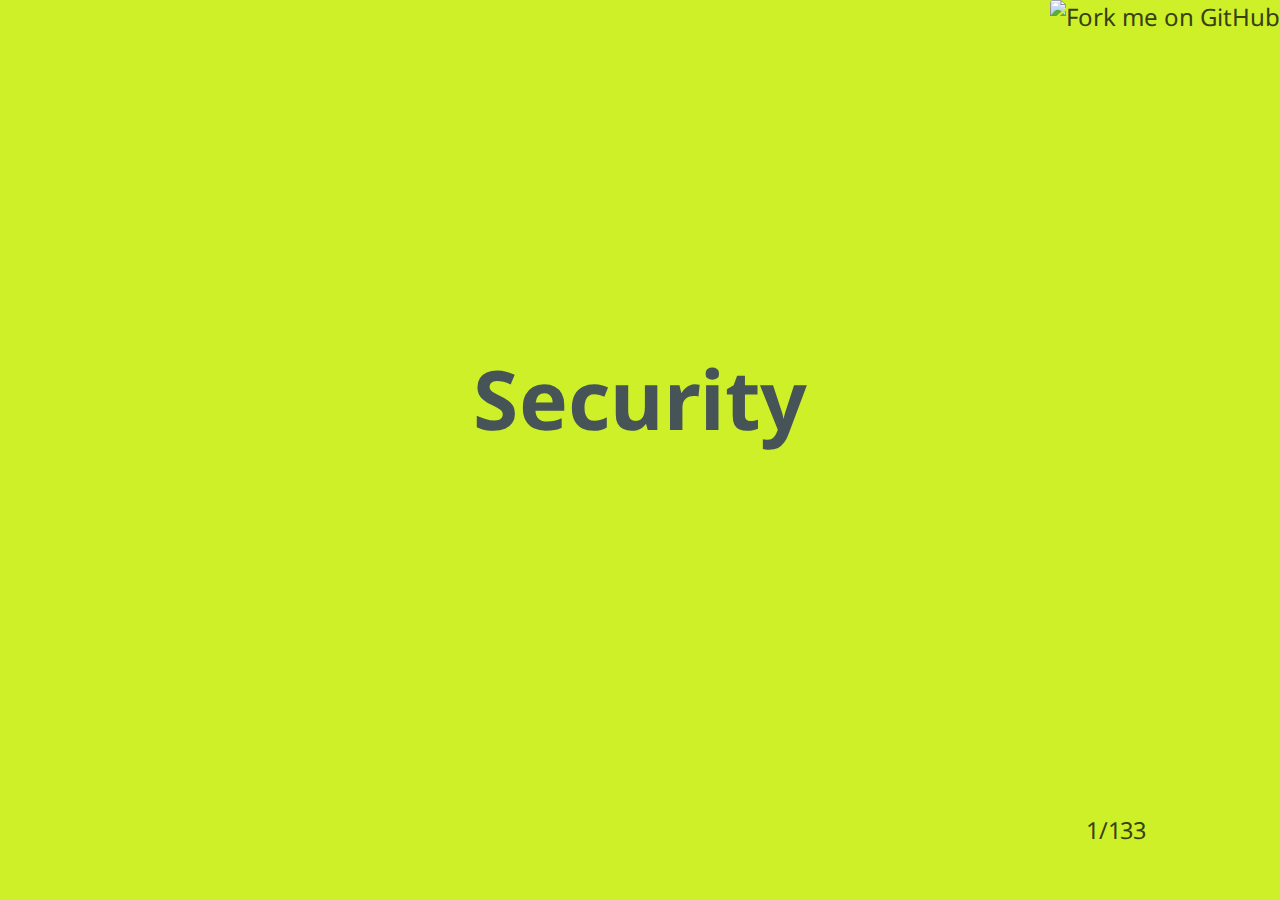
==== commit 749495ef: "major update" ====
--- a/index.html
+++ b/index.html
@@ -26,7 +26,7 @@
     <meta http-equiv="Content-Type" content="text/html; charset=utf-8" />
     <meta http-equiv="X-UA-Compatible" content="chrome=1">
     <title>Security</title>
-    <!-- Styles -->
+
     
     <style type="text/css" media="print">
       /*
@@ -968,14 +968,53 @@
 
     </style>
     
+    <link rel="stylesheet" href="themes/avalanche/avalanche/css/font-awesome/css/font-awesome.min.css">
     
       
       <style type="text/css" media="screen, projection">
-        body {
-    font-size: 24px;
-}
-
-.slide.future {display:none;}
+        /*
+ * Background:  #CDF029
+ * Titles:      #465457
+ * Text:        #384111
+ * Border imgs: #465457
+ * Blockquotes: #FFFFFF
+ */
+@import url(http://fonts.googleapis.com/css?family=Droid+Sans);
+
+body {
+    font-size: 1.5em;
+    font-family: 'Droid Sans', sans-serif;
+}
+
+p, li {
+    text-align: justify;
+    line-height: 1.5em;
+}
+
+body,
+.slides,
+.slide.current {
+    color: #384111;
+    background-color: #CDF029;
+}
+
+div.slide h1,
+div.slide h2,
+div.slide h3,
+div.slide h4,
+div.slide h5,
+div.slide h6 {
+    color: #465457;
+    font-weight: bold;
+}
+
+div.slide h1 {
+    margin: auto;
+}
+
+.slide.future {
+    display:none;
+}
 
 .slide header:only-child h1 {
     font-size: 70px;
@@ -985,52 +1024,6214 @@
     text-align: center;
 }
 
+blockquote:before {
+    font-family: FontAwesome;
+    font-style: normal;
+    font-weight: normal;
+    line-height: 1.5em;
+    -webkit-font-smoothing: antialiased;
+    -moz-osx-font-smoothing: grayscale;
+    content: "\f02d";
+    margin-right: 10px;
+    float: left;
+}
+
 blockquote {
+    margin: auto;
     text-indent: 0;
-    margin: auto;
-    border: 1px solid #DDE;
-    background: ghostWhite;
-    padding: 10px;
+    background: #FFFFFF;
+    padding: 10px 10px 7px 10px;
+    clear: both;
 }
 
 blockquote p:before,
-blockquote p:after {
+blockquote p:after,
+blockquote.no-before-icon:before {
     content: none;
+}
+
+blockquote.no-before-icon i {
+    margin-right: 10px;
+    line-height: 1.5em;
+    float: left;
+}
+
+blockquote.quote p,
+blockquote.info p {
+    display: inline;
+}
+
+blockquote.quote:before,
+blockquote.info:before {
+    font-family: FontAwesome;
+    font-style: normal;
+    font-weight: normal;
+    line-height: 1.5em;
+    -webkit-font-smoothing: antialiased;
+    -moz-osx-font-smoothing: grayscale;
+    margin-right: 10px;
+    display: inline-block;
+}
+
+blockquote.quote:before {
+    content: "\f10d";
+}
+
+blockquote.info:before {
+    content: "\f05a";
+}
+
+blockquote.quote:after {
+    font-family: FontAwesome;
+    font-style: normal;
+    font-weight: normal;
+    line-height: 1.5em;
+    -webkit-font-smoothing: antialiased;
+    -moz-osx-font-smoothing: grayscale;
+    content: "\f10e";
+    margin-left: 10px;
+    display: inline-block;
 }
 
 a,
 a:visited {
-    color: blue;
+    color: #384111;
+}
+
+a:hover,
+a:focus {
+    color: #465457;
 }
 
 pre {
-    padding: 5px;
-    font-size: 20px;
+    padding: 5px 10px 5px 10px;
+    font-size: 75%;
     font-family: Courier, monospace;
 }
 
-small {
-    font-style: italic;
-    font-size: 16px;
+code {
+    padding: 2px 6px 3px 6px;
+    font-size: 85%;
+    font-family: Courier, monospace;
+    background-color: #FFFFFF;
+}
+
+strong, b {
+    font-weight: bolder;
+    font-size: 110%;
+}
+
+li {
+    padding: 5px 0;
+}
+
+ol li p {
+    margin-top: 0;
+    margin-bottom: 0;
+}
+
+h1 {
+    margin-top: 10px;
+}
+
+h1 img {
+    margin-top: 30px;
+}
+
+img {
+    border-radius: 3px;
+    box-shadow: 3px 3px 10px 5px #465457;
+}
+
+.no-border h1 img {
+    margin-top: auto;
+}
+
+.no-border img {
+    border-radius: 0;
+    box-shadow: none;
+}
+
+.sidebar,
+.sidebar a,
+.sidebar a:visited {
+    color: #000;
+}
+
+#toc img {
+    display: none;
+}
+
+.slides .color-red h1 {
+    color: #C82D26;
+    font-size: 8em !important;
+}
+
+table {
+    margin-bottom: 3%;
+}
+
+.more-on-this-later {
+    display: none;
+}
+
+.highlight {
+    background-color: #FFFFFF;
+}
+
+.highlight pre {
+    font-size: 80%;
+    font-family: Courier, monospace;
+}
+
+
+.white-border img {
+    border: 5px solid white;
 }
 
       </style>
       
     
-    <!-- /Styles -->
-    <!-- Javascripts -->
+</head>
+<body>
+  <div id="blank"></div>
+  <div class="presentation">
+    <div id="time">
+      <span id="hours">00</span>:<span id="minutes">00</span>:<span id="seconds">00</span>
+    </div>
+    <div id="current_presenter_notes">
+      <div id="presenter_note"></div>
+    </div>
+    <div class="slides">
+      
+      <!-- slide source: src/00_intro.md -->
+      <div class="slide-wrapper">
+        <div class="slide">
+          <div class="inner">
+            
+            <header><h1>Security</h1></header>
+            
+            
+          </div>
+          <div class="presenter_notes">
+            <header><h1>Notes</h1></header>
+            <section>
+            
+            </section>
+          </div>
+          <footer>
+            
+            <aside class="source">
+              <a href="http://github.com/willdurand-edu/php-slides/edit/master/src/00_intro.md" title="Fork and edit this slide">
+                <i class="fa fa-pencil"></i>
+              </a>
+            </aside>
+            
+            <aside class="page_number">
+              1/133
+            </aside>
+          </footer>
+        </div>
+      </div>
+      
+      <!-- slide source: src/00_intro.md -->
+      <div class="slide-wrapper">
+        <div class="slide">
+          <div class="inner">
+            
+            <header><h1>Who Is Speaking?</h1></header>
+            
+            
+            <section><h3>William DURAND</h3>
+<p>PhD student at Michelin / LIMOS</p>
+<p>Graduated from IUT and ISIMA</p>
+<p>Worked at:</p>
+<ul>
+<li><a href="http://nelm.io">Nelmio</a> (Zürich, Switzerland);</li>
+<li><a href="http://www.tf1.fr/">e-TF1</a> (Paris, France);</li>
+<li><a href="http://prizee.com">Prizee.com</a> (Clermont-Fd, France).</li>
+</ul>
+<p><br></p>
+<p class="center">
+    <i class="fa fa-twitter"></i> <a href="https://twitter.com/couac">twitter.com/couac</a>
+    &nbsp;|&nbsp;
+    <i class="fa fa-github"></i> <a href="https://github.com/willdurand">github.com/willdurand</a>
+    &nbsp;|&nbsp;
+    <i class="fa fa-globe"></i> <a href="http://www.williamdurand.fr">williamdurand.fr</a>
+</p></section>
+            
+          </div>
+          <div class="presenter_notes">
+            <header><h1>Notes</h1></header>
+            <section>
+            
+            </section>
+          </div>
+          <footer>
+            
+            <aside class="source">
+              <a href="http://github.com/willdurand-edu/php-slides/edit/master/src/00_intro.md" title="Fork and edit this slide">
+                <i class="fa fa-pencil"></i>
+              </a>
+            </aside>
+            
+            <aside class="page_number">
+              2/133
+            </aside>
+          </footer>
+        </div>
+      </div>
+      
+      <!-- slide source: src/00_intro.md -->
+      <div class="slide-wrapper">
+        <div class="slide">
+          <div class="inner">
+            
+            <header><h1>What Is Security?</h1></header>
+            
+            
+            <section><p><strong>Computer security</strong> is information security as applied to computers and
+networks.</p>
+<p><strong>Information security</strong> is the practice of defending information from
+unauthorized access, use, disclosure, disruption, modification, perusal,
+inspection, recording or destruction.</p>
+<h3>Agenda</h3>
+<ul>
+<li>Securing The Web</li>
+<li>Authentication</li>
+<li>Authentication Mechanisms</li>
+<li>Authorization</li>
+<li>Web Security 101</li>
+<li>IP tracking</li>
+</ul></section>
+            
+          </div>
+          <div class="presenter_notes">
+            <header><h1>Notes</h1></header>
+            <section>
+            
+            </section>
+          </div>
+          <footer>
+            
+            <aside class="source">
+              <a href="http://github.com/willdurand-edu/php-slides/edit/master/src/00_intro.md" title="Fork and edit this slide">
+                <i class="fa fa-pencil"></i>
+              </a>
+            </aside>
+            
+            <aside class="page_number">
+              3/133
+            </aside>
+          </footer>
+        </div>
+      </div>
+      
+      <!-- slide source: src/01_securing_the_web.md -->
+      <div class="slide-wrapper">
+        <div class="slide">
+          <div class="inner">
+            
+            <header><h1>Securing The Web</h1></header>
+            
+            
+          </div>
+          <div class="presenter_notes">
+            <header><h1>Notes</h1></header>
+            <section>
+            
+            </section>
+          </div>
+          <footer>
+            
+            <aside class="source">
+              <a href="http://github.com/willdurand-edu/php-slides/edit/master/src/01_securing_the_web.md" title="Fork and edit this slide">
+                <i class="fa fa-pencil"></i>
+              </a>
+            </aside>
+            
+            <aside class="page_number">
+              4/133
+            </aside>
+          </footer>
+        </div>
+      </div>
+      
+      <!-- slide source: src/01_securing_the_web.md -->
+      <div class="slide-wrapper">
+        <div class="slide">
+          <div class="inner">
+            
+            <header><h1>Agenda</h1></header>
+            
+            
+            <section><ul>
+<li>Secure Sockets Layer (SSL)</li>
+<li>Transport Layer Security (TLS)</li>
+<li>HTTPS</li>
+</ul></section>
+            
+          </div>
+          <div class="presenter_notes">
+            <header><h1>Notes</h1></header>
+            <section>
+            
+            </section>
+          </div>
+          <footer>
+            
+            <aside class="source">
+              <a href="http://github.com/willdurand-edu/php-slides/edit/master/src/01_securing_the_web.md" title="Fork and edit this slide">
+                <i class="fa fa-pencil"></i>
+              </a>
+            </aside>
+            
+            <aside class="page_number">
+              5/133
+            </aside>
+          </footer>
+        </div>
+      </div>
+      
+      <!-- slide source: src/01_securing_the_web.md -->
+      <div class="slide-wrapper">
+        <div class="slide">
+          <div class="inner">
+            
+            <header><h1>What Is Encryption?<br /><br /><img alt="" src="[data-uri]" /></h1></header>
+            
+            
+          </div>
+          <div class="presenter_notes">
+            <header><h1>Notes</h1></header>
+            <section>
+            
+            </section>
+          </div>
+          <footer>
+            
+            <aside class="source">
+              <a href="http://github.com/willdurand-edu/php-slides/edit/master/src/01_securing_the_web.md" title="Fork and edit this slide">
+                <i class="fa fa-pencil"></i>
+              </a>
+            </aside>
+            
+            <aside class="page_number">
+              6/133
+            </aside>
+          </footer>
+        </div>
+      </div>
+      
+      <!-- slide source: src/01_securing_the_web.md -->
+      <div class="slide-wrapper">
+        <div class="slide">
+          <div class="inner">
+            
+            <header><h1>Asymmetric Encryption</h1></header>
+            
+            
+            <section><p><strong>Asymmetric encryption</strong> or <strong>public-key cryptography</strong> uses a separate key for
+encryption and decryption.</p>
+<p>Anyone can use the encryption key (public key) to encrypt a message.</p>
+<p>However, decryption keys (private keys) are secret.</p>
+<p>The most common asymmetric encryption algorithm is <strong>RSA</strong>.</p>
+<p><img alt="" src="[data-uri]" /></p></section>
+            
+          </div>
+          <div class="presenter_notes">
+            <header><h1>Notes</h1></header>
+            <section>
+            
+            </section>
+          </div>
+          <footer>
+            
+            <aside class="source">
+              <a href="http://github.com/willdurand-edu/php-slides/edit/master/src/01_securing_the_web.md" title="Fork and edit this slide">
+                <i class="fa fa-pencil"></i>
+              </a>
+            </aside>
+            
+            <aside class="page_number">
+              7/133
+            </aside>
+          </footer>
+        </div>
+      </div>
+      
+      <!-- slide source: src/01_securing_the_web.md -->
+      <div class="slide-wrapper">
+        <div class="slide">
+          <div class="inner">
+            
+            <header><h1>Symmetric Encryption</h1></header>
+            
+            
+            <section><p><strong>Symmetric encryption</strong> or <strong>pre-shared key encryption</strong> uses a single key to both
+encrypt and decrypt data.</p>
+<p>Both the sender and the receiver need the same key to communicate.</p>
+<p><strong>The larger the key size, the harder the key is to crack</strong>.</p>
+<p>Popular symmetric algorithms: Blowfish, AES, Twofish.</p>
+<p><img alt="" src="[data-uri]" /></p></section>
+            
+          </div>
+          <div class="presenter_notes">
+            <header><h1>Notes</h1></header>
+            <section>
+            
+            </section>
+          </div>
+          <footer>
+            
+            <aside class="source">
+              <a href="http://github.com/willdurand-edu/php-slides/edit/master/src/01_securing_the_web.md" title="Fork and edit this slide">
+                <i class="fa fa-pencil"></i>
+              </a>
+            </aside>
+            
+            <aside class="page_number">
+              8/133
+            </aside>
+          </footer>
+        </div>
+      </div>
+      
+      <!-- slide source: src/01_securing_the_web.md -->
+      <div class="slide-wrapper">
+        <div class="slide">
+          <div class="inner">
+            
+            <header><h1>SSL</h1></header>
+            
+            
+          </div>
+          <div class="presenter_notes">
+            <header><h1>Notes</h1></header>
+            <section>
+            
+            </section>
+          </div>
+          <footer>
+            
+            <aside class="source">
+              <a href="http://github.com/willdurand-edu/php-slides/edit/master/src/01_securing_the_web.md" title="Fork and edit this slide">
+                <i class="fa fa-pencil"></i>
+              </a>
+            </aside>
+            
+            <aside class="page_number">
+              9/133
+            </aside>
+          </footer>
+        </div>
+      </div>
+      
+      <!-- slide source: src/01_securing_the_web.md -->
+      <div class="slide-wrapper">
+        <div class="slide">
+          <div class="inner">
+            
+            <header><h1>Secure Socket Layer (SSL)</h1></header>
+            
+            
+            <section><p>Protocol developed by Netscape Communications Corporation.</p>
+<p>Provide <strong>security</strong> and <strong>privacy</strong> over the Internet.</p>
+<p>Maintains the security and <strong>integrity</strong> of the transmission channel by using
+<strong>encryption</strong>, <strong>authentication</strong> and <strong>message authentication codes</strong>.</p>
+<p>Use <strong>asymmetric encryption</strong> techniques to generate a shared secret key, which
+avoids the key distribution problem.</p>
+<p>It's all about <strong>authentication</strong>, <strong>privacy</strong>, and <strong>integrity</strong>.</p>
+<h3>Versions</h3>
+<ul>
+<li><code>1.0</code> developed by Netscape, never publicly released;</li>
+<li><code>2.0</code> released in February 1995, but contained some security flaws;</li>
+<li><code>3.0</code> released in 1996, <a href="http://tools.ietf.org/html/rfc6101">RFC 6101</a>.</li>
+</ul></section>
+            
+          </div>
+          <div class="presenter_notes">
+            <header><h1>Notes</h1></header>
+            <section>
+            
+            </section>
+          </div>
+          <footer>
+            
+            <aside class="source">
+              <a href="http://github.com/willdurand-edu/php-slides/edit/master/src/01_securing_the_web.md" title="Fork and edit this slide">
+                <i class="fa fa-pencil"></i>
+              </a>
+            </aside>
+            
+            <aside class="page_number">
+              10/133
+            </aside>
+          </footer>
+        </div>
+      </div>
+      
+      <!-- slide source: src/01_securing_the_web.md -->
+      <div class="slide-wrapper">
+        <div class="slide">
+          <div class="inner">
+            
+            <header><h1>Authentication</h1></header>
+            
+            
+            <section><p>During both client and server authentication there is a step that requires data
+to be encrypted with one of the keys in an <strong>asymmetric key pair</strong> and decrypted
+with the other key of the pair.</p>
+<h3>In a nutshell</h3>
+<ol>
+<li>Generate a key pair (public and private key)</li>
+<li>Use a X.509 certificate to wrap public key</li>
+<li>Exchange CA-signed public keys</li>
+</ol></section>
+            
+          </div>
+          <div class="presenter_notes">
+            <header><h1>Notes</h1></header>
+            <section>
+            
+            </section>
+          </div>
+          <footer>
+            
+            <aside class="source">
+              <a href="http://github.com/willdurand-edu/php-slides/edit/master/src/01_securing_the_web.md" title="Fork and edit this slide">
+                <i class="fa fa-pencil"></i>
+              </a>
+            </aside>
+            
+            <aside class="page_number">
+              11/133
+            </aside>
+          </footer>
+        </div>
+      </div>
+      
+      <!-- slide source: src/01_securing_the_web.md -->
+      <div class="slide-wrapper">
+        <div class="slide">
+          <div class="inner">
+            
+            <header><h1>Certificate Authority (CA)</h1></header>
+            
+            
+            <section><p>An <strong>entity</strong> that issues digital certificates.</p>
+<p>It's a <strong>trusted third party</strong> that is trusted by both the subject (owner) of
+the certificate and the party relying upon the certificate.</p>
+<p>When server presents certificate to client during SSL handshake, client will
+attempt to verify signature against a list of <strong>known good signers</strong>.</p>
+<p>Web browsers normally come with lists of CAs that they will implicitly trust to
+identify hosts.</p>
+<p>If the authority is not in the list, as with some sites that sign their own
+certificates, the browser will alert the user that the certificate is not signed
+by a recognized authority and ask the user if they wish to continue
+communications with unverified site.</p>
+<p>Well-known Certificate Authorities: Comodo, GeoTrust, or <strong>VeriSign</strong>.</p></section>
+            
+          </div>
+          <div class="presenter_notes">
+            <header><h1>Notes</h1></header>
+            <section>
+            
+            </section>
+          </div>
+          <footer>
+            
+            <aside class="source">
+              <a href="http://github.com/willdurand-edu/php-slides/edit/master/src/01_securing_the_web.md" title="Fork and edit this slide">
+                <i class="fa fa-pencil"></i>
+              </a>
+            </aside>
+            
+            <aside class="page_number">
+              12/133
+            </aside>
+          </footer>
+        </div>
+      </div>
+      
+      <!-- slide source: src/01_securing_the_web.md -->
+      <div class="slide-wrapper">
+        <div class="slide">
+          <div class="inner">
+            
+            <header><h1>Privacy</h1></header>
+            
+            
+            <section><p>The SSL client and SSL server agree an <strong>encryption algorithm</strong> and a shared
+secret key to be used for one session only.</p>
+<p>All messages transmitted between the SSL client and SSL server are encrypted
+using that algorithm and key, ensuring that the message remains private even if
+it is intercepted.</p>
+<p>Symmetric algorithms supported in SSL are: DES, 3DES, ARCFOUR, AES, Camellia,
+RC2, IDEA, SEED, NULL (no encryption).</p></section>
+            
+          </div>
+          <div class="presenter_notes">
+            <header><h1>Notes</h1></header>
+            <section>
+            
+            </section>
+          </div>
+          <footer>
+            
+            <aside class="source">
+              <a href="http://github.com/willdurand-edu/php-slides/edit/master/src/01_securing_the_web.md" title="Fork and edit this slide">
+                <i class="fa fa-pencil"></i>
+              </a>
+            </aside>
+            
+            <aside class="page_number">
+              13/133
+            </aside>
+          </footer>
+        </div>
+      </div>
+      
+      <!-- slide source: src/01_securing_the_web.md -->
+      <div class="slide-wrapper">
+        <div class="slide">
+          <div class="inner">
+            
+            <header><h1>Integrity</h1></header>
+            
+            
+            <section><p>SSL provides data integrity by calculating a message digest (fingerprinting).</p>
+<p><strong>Message integrity</strong> refers to maintaining and assuring the accuracy and
+consistency of the message.</p></section>
+            
+          </div>
+          <div class="presenter_notes">
+            <header><h1>Notes</h1></header>
+            <section>
+            
+            </section>
+          </div>
+          <footer>
+            
+            <aside class="source">
+              <a href="http://github.com/willdurand-edu/php-slides/edit/master/src/01_securing_the_web.md" title="Fork and edit this slide">
+                <i class="fa fa-pencil"></i>
+              </a>
+            </aside>
+            
+            <aside class="page_number">
+              14/133
+            </aside>
+          </footer>
+        </div>
+      </div>
+      
+      <!-- slide source: src/01_securing_the_web.md -->
+      <div class="slide-wrapper">
+        <div class="slide">
+          <div class="inner">
+            
+            <header><h1>SSL Handshake</h1></header>
+            
+            
+            <section><p><img alt="" src="[data-uri]" /></p>
+<p><center><small>Source: <a href="http://publib.boulder.ibm.com/infocenter/wmqv6/v6r0/topic/com.ibm.mq.csqzas.doc/sy10660_.htm">An overview of the SSL
+handshake</a></small></center></p></section>
+            
+          </div>
+          <div class="presenter_notes">
+            <header><h1>Notes</h1></header>
+            <section>
+            
+            </section>
+          </div>
+          <footer>
+            
+            <aside class="source">
+              <a href="http://github.com/willdurand-edu/php-slides/edit/master/src/01_securing_the_web.md" title="Fork and edit this slide">
+                <i class="fa fa-pencil"></i>
+              </a>
+            </aside>
+            
+            <aside class="page_number">
+              15/133
+            </aside>
+          </footer>
+        </div>
+      </div>
+      
+      <!-- slide source: src/01_securing_the_web.md -->
+      <div class="slide-wrapper">
+        <div class="slide">
+          <div class="inner">
+            
+            <header><h1>TLS</h1></header>
+            
+            
+          </div>
+          <div class="presenter_notes">
+            <header><h1>Notes</h1></header>
+            <section>
+            
+            </section>
+          </div>
+          <footer>
+            
+            <aside class="source">
+              <a href="http://github.com/willdurand-edu/php-slides/edit/master/src/01_securing_the_web.md" title="Fork and edit this slide">
+                <i class="fa fa-pencil"></i>
+              </a>
+            </aside>
+            
+            <aside class="page_number">
+              16/133
+            </aside>
+          </footer>
+        </div>
+      </div>
+      
+      <!-- slide source: src/01_securing_the_web.md -->
+      <div class="slide-wrapper">
+        <div class="slide">
+          <div class="inner">
+            
+            <header><h1>Transport Layer Security (TLS)</h1></header>
+            
+            
+            <section><p>Cryptographic protocol that provides communication security over the Internet.</p>
+<p><strong>I</strong>nternet <strong>E</strong>ngineering <strong>T</strong>ask <strong>F</strong>orce (IETF) standard, described in
+<a href="http://tools.ietf.org/html/rfc5246">RFC 5246</a>, and based on SSL.</p>
+<p>Implemented on top of the <strong>Transport Layer</strong>.</p>
+<p>Composed of two layers:</p>
+<ul>
+<li>the <strong>TLS Record Protocol</strong>;</li>
+<li>the <strong>TLS Handshake Protocol</strong>.</li>
+</ul>
+<h3>Versions</h3>
+<ul>
+<li><code>1.0</code> released in January 1999, <a href="http://tools.ietf.org/html/rfc2246">RFC 2246</a>;</li>
+<li><code>1.1</code> released in April 2006, <a href="http://tools.ietf.org/html/rfc4346">RFC 4346</a>;</li>
+<li><code>1.2</code> released in August 2008, <a href="http://tools.ietf.org/html/rfc5246">RFC 5246</a>.</li>
+</ul></section>
+            
+          </div>
+          <div class="presenter_notes">
+            <header><h1>Notes</h1></header>
+            <section>
+            
+            </section>
+          </div>
+          <footer>
+            
+            <aside class="source">
+              <a href="http://github.com/willdurand-edu/php-slides/edit/master/src/01_securing_the_web.md" title="Fork and edit this slide">
+                <i class="fa fa-pencil"></i>
+              </a>
+            </aside>
+            
+            <aside class="page_number">
+              17/133
+            </aside>
+          </footer>
+        </div>
+      </div>
+      
+      <!-- slide source: src/01_securing_the_web.md -->
+      <div class="slide-wrapper">
+        <div class="slide">
+          <div class="inner">
+            
+            <header><h1>Transport Layer Security (TLS)</h1></header>
+            
+            
+            <section><h3>TLS Record Protocol</h3>
+<p>Negotiate a private, reliable connection between the client and the server.</p>
+<p>Use symmetric cryptography keys to ensure a <strong>private</strong> connection.
+This connection is secured through the use of hash functions generated by
+Message Authentication Code.</p>
+<h3>TLS Handshake Protocol</h3>
+<p>Allow the server and the client to speak the same language, with a determined
+encryption algorithm and determined encryption keys.</p>
+<p>Use the same handshake protocol procedure as SSL.</p>
+<h3>SSL vs TLS</h3>
+<p>TLS is the new name for SSL. Namely, SSL protocol got to version 3.0.</p>
+<p>TLS 1.0 is "SSL 3.1".</p></section>
+            
+          </div>
+          <div class="presenter_notes">
+            <header><h1>Notes</h1></header>
+            <section>
+            
+            </section>
+          </div>
+          <footer>
+            
+            <aside class="source">
+              <a href="http://github.com/willdurand-edu/php-slides/edit/master/src/01_securing_the_web.md" title="Fork and edit this slide">
+                <i class="fa fa-pencil"></i>
+              </a>
+            </aside>
+            
+            <aside class="page_number">
+              18/133
+            </aside>
+          </footer>
+        </div>
+      </div>
+      
+      <!-- slide source: src/01_securing_the_web.md -->
+      <div class="slide-wrapper">
+        <div class="slide no-border">
+          <div class="inner">
+            
+            <header><h1><img alt="" src="[data-uri]" /></h1></header>
+            
+            
+          </div>
+          <div class="presenter_notes">
+            <header><h1>Notes</h1></header>
+            <section>
+            
+            </section>
+          </div>
+          <footer>
+            
+            <aside class="source">
+              <a href="http://github.com/willdurand-edu/php-slides/edit/master/src/01_securing_the_web.md" title="Fork and edit this slide">
+                <i class="fa fa-pencil"></i>
+              </a>
+            </aside>
+            
+            <aside class="page_number">
+              19/133
+            </aside>
+          </footer>
+        </div>
+      </div>
+      
+      <!-- slide source: src/01_securing_the_web.md -->
+      <div class="slide-wrapper">
+        <div class="slide">
+          <div class="inner">
+            
+            <header><h1>The Heartbleed Bug</h1></header>
+            
+            
+            <section><p>The Heartbleed Bug is a <strong>serious vulnerability</strong> in the popular <strong>OpenSSL</strong>
+cryptographic software library.</p>
+<p>This weakness allows <strong>stealing the information protected</strong>, under normal
+conditions, by the SSL/TLS encryption used to secure the Internet. SSL/TLS
+provides communication security and privacy over the Internet for applications
+such as web, email, instant messaging (IM) and some virtual private networks
+(VPNs).</p>
+<blockquote>
+<p>More information at: <a href="http://heartbleed.com/">http://heartbleed.com/</a></p>
+</blockquote></section>
+            
+          </div>
+          <div class="presenter_notes">
+            <header><h1>Notes</h1></header>
+            <section>
+            
+            </section>
+          </div>
+          <footer>
+            
+            <aside class="source">
+              <a href="http://github.com/willdurand-edu/php-slides/edit/master/src/01_securing_the_web.md" title="Fork and edit this slide">
+                <i class="fa fa-pencil"></i>
+              </a>
+            </aside>
+            
+            <aside class="page_number">
+              20/133
+            </aside>
+          </footer>
+        </div>
+      </div>
+      
+      <!-- slide source: src/01_securing_the_web.md -->
+      <div class="slide-wrapper">
+        <div class="slide">
+          <div class="inner">
+            
+            <header><h1>HTTPS</h1></header>
+            
+            
+          </div>
+          <div class="presenter_notes">
+            <header><h1>Notes</h1></header>
+            <section>
+            
+            </section>
+          </div>
+          <footer>
+            
+            <aside class="source">
+              <a href="http://github.com/willdurand-edu/php-slides/edit/master/src/01_securing_the_web.md" title="Fork and edit this slide">
+                <i class="fa fa-pencil"></i>
+              </a>
+            </aside>
+            
+            <aside class="page_number">
+              21/133
+            </aside>
+          </footer>
+        </div>
+      </div>
+      
+      <!-- slide source: src/01_securing_the_web.md -->
+      <div class="slide-wrapper">
+        <div class="slide">
+          <div class="inner">
+            
+            <header><h1>HTTP + SSL/TLS = HTTPS</h1></header>
+            
+            
+          </div>
+          <div class="presenter_notes">
+            <header><h1>Notes</h1></header>
+            <section>
+            
+            </section>
+          </div>
+          <footer>
+            
+            <aside class="source">
+              <a href="http://github.com/willdurand-edu/php-slides/edit/master/src/01_securing_the_web.md" title="Fork and edit this slide">
+                <i class="fa fa-pencil"></i>
+              </a>
+            </aside>
+            
+            <aside class="page_number">
+              22/133
+            </aside>
+          </footer>
+        </div>
+      </div>
+      
+      <!-- slide source: src/01_securing_the_web.md -->
+      <div class="slide-wrapper">
+        <div class="slide">
+          <div class="inner">
+            
+            <header><h1>Hypertext Transfer Protocol Secure</h1></header>
+            
+            
+            <section><p>The main idea of HTTPS is to create a <strong>secure channel over an insecure
+network</strong>.</p>
+<p>HTTPS URLs begin with <code>https://</code> and use port <code>443</code> by default, whereas HTTP
+URLs begin with <code>http://</code> and use port <code>80</code> by default.</p>
+<p>HTTPS encrypts and decrypts user page requests as well as the pages that are
+returned by the web server.
+The use of HTTPS protects against <strong>eavesdropping</strong> and <strong>man-in-the-middle</strong>
+attacks:</p>
+<p><img alt="" src="[data-uri]" /></p></section>
+            
+          </div>
+          <div class="presenter_notes">
+            <header><h1>Notes</h1></header>
+            <section>
+            
+            </section>
+          </div>
+          <footer>
+            
+            <aside class="source">
+              <a href="http://github.com/willdurand-edu/php-slides/edit/master/src/01_securing_the_web.md" title="Fork and edit this slide">
+                <i class="fa fa-pencil"></i>
+              </a>
+            </aside>
+            
+            <aside class="page_number">
+              23/133
+            </aside>
+          </footer>
+        </div>
+      </div>
+      
+      <!-- slide source: src/01_securing_the_web.md -->
+      <div class="slide-wrapper">
+        <div class="slide">
+          <div class="inner">
+            
+            <header><h1>HTTPS: The Big Picture</h1></header>
+            
+            
+            <section><p><img alt="" src="[data-uri]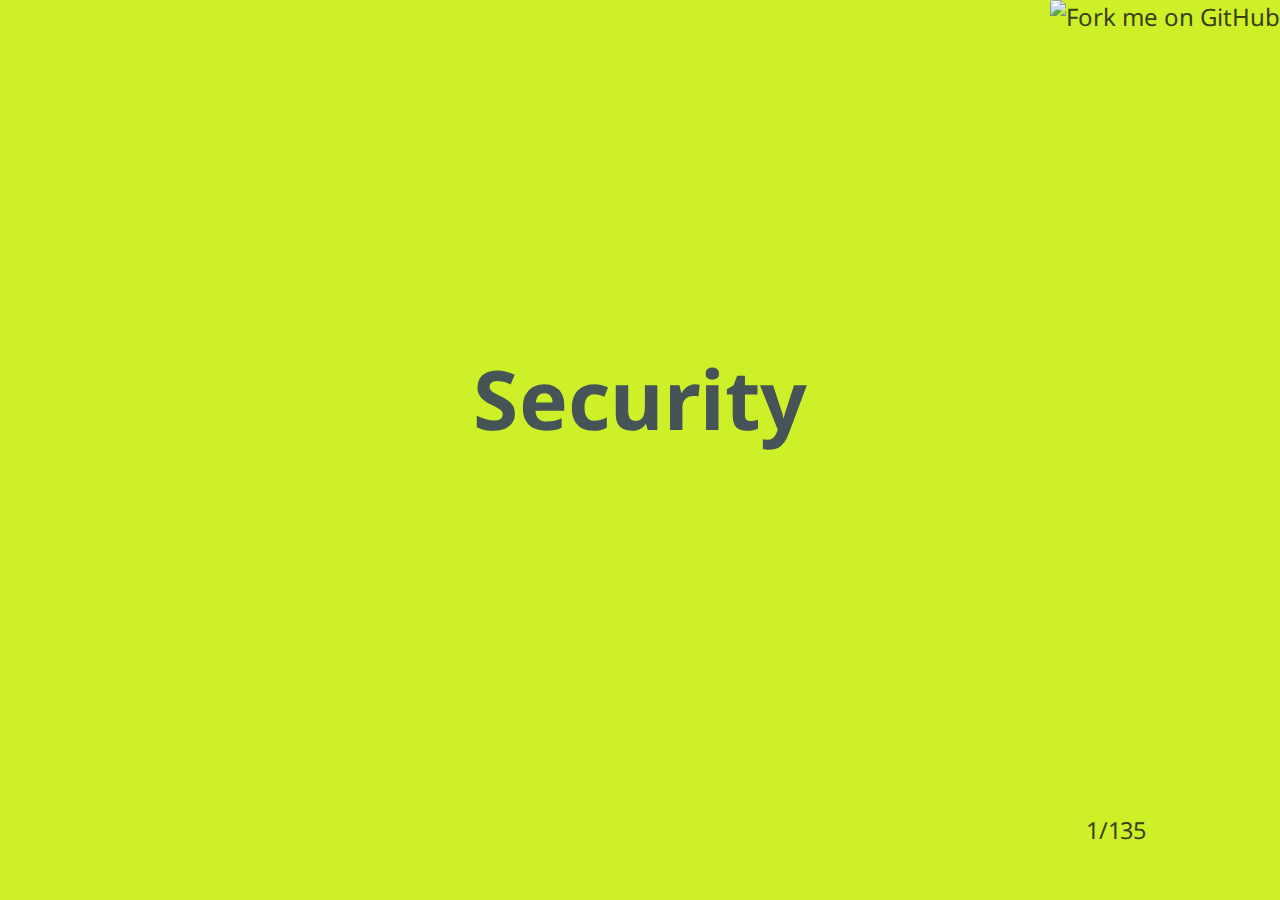
==== commit 30435869: "Publish slides (Sun May 17 00:08:59 CEST 2015)" ====
--- a/index.html
+++ b/index.html
@@ -1228,7 +1228,7 @@
             </aside>
             
             <aside class="page_number">
-              1/133
+              1/135
             </aside>
           </footer>
         </div>
@@ -1242,8 +1242,37 @@
             <header><h1>Who Is Speaking?</h1></header>
             
             
-            <section><h3>William DURAND</h3>
-<p>PhD student at Michelin / LIMOS</p>
+          </div>
+          <div class="presenter_notes">
+            <header><h1>Notes</h1></header>
+            <section>
+            
+            </section>
+          </div>
+          <footer>
+            
+            <aside class="source">
+              <a href="http://github.com/willdurand-edu/php-slides/edit/master/src/00_intro.md" title="Fork and edit this slide">
+                <i class="fa fa-pencil"></i>
+              </a>
+            </aside>
+            
+            <aside class="page_number">
+              2/135
+            </aside>
+          </footer>
+        </div>
+      </div>
+      
+      <!-- slide source: src/00_intro.md -->
+      <div class="slide-wrapper">
+        <div class="slide">
+          <div class="inner">
+            
+            <header><h1>William DURAND</h1></header>
+            
+            
+            <section><p>PhD student at Michelin / LIMOS</p>
 <p>Graduated from IUT and ISIMA</p>
 <p>Worked at:</p>
 <ul>
@@ -1251,7 +1280,12 @@
 <li><a href="http://www.tf1.fr/">e-TF1</a> (Paris, France);</li>
 <li><a href="http://prizee.com">Prizee.com</a> (Clermont-Fd, France).</li>
 </ul>
-<p><br></p>
+<p>Open-Source evangelist:</p>
+<ul>
+<li>Lead developer of <a href="http://geocoder-php.org/">Geocoder</a>, and <a href="https://github.com/willdurand">several other
+  projects</a>;</li>
+<li>(Inactive?) Contributor on Symfony.</li>
+</ul>
 <p class="center">
     <i class="fa fa-twitter"></i> <a href="https://twitter.com/couac">twitter.com/couac</a>
     &nbsp;|&nbsp;
@@ -1276,7 +1310,37 @@
             </aside>
             
             <aside class="page_number">
-              2/133
+              3/135
+            </aside>
+          </footer>
+        </div>
+      </div>
+      
+      <!-- slide source: src/00_intro.md -->
+      <div class="slide-wrapper">
+        <div class="slide">
+          <div class="inner">
+            
+            <header><h1><a href="mailto:edu@drnd.me">edu@drnd.me</a></h1></header>
+            
+            
+          </div>
+          <div class="presenter_notes">
+            <header><h1>Notes</h1></header>
+            <section>
+            
+            </section>
+          </div>
+          <footer>
+            
+            <aside class="source">
+              <a href="http://github.com/willdurand-edu/php-slides/edit/master/src/00_intro.md" title="Fork and edit this slide">
+                <i class="fa fa-pencil"></i>
+              </a>
+            </aside>
+            
+            <aside class="page_number">
+              4/135
             </aside>
           </footer>
         </div>
@@ -1321,7 +1385,7 @@
             </aside>
             
             <aside class="page_number">
-              3/133
+              5/135
             </aside>
           </footer>
         </div>
@@ -1351,7 +1415,7 @@
             </aside>
             
             <aside class="page_number">
-              4/133
+              6/135
             </aside>
           </footer>
         </div>
@@ -1387,7 +1451,7 @@
             </aside>
             
             <aside class="page_number">
-              5/133
+              7/135
             </aside>
           </footer>
         </div>
@@ -1417,7 +1481,7 @@
             </aside>
             
             <aside class="page_number">
-              6/133
+              8/135
             </aside>
           </footer>
         </div>
@@ -1454,7 +1518,7 @@
             </aside>
             
             <aside class="page_number">
-              7/133
+              9/135
             </aside>
           </footer>
         </div>
@@ -1491,7 +1555,7 @@
             </aside>
             
             <aside class="page_number">
-              8/133
+              10/135
             </aside>
           </footer>
         </div>
@@ -1521,7 +1585,7 @@
             </aside>
             
             <aside class="page_number">
-              9/133
+              11/135
             </aside>
           </footer>
         </div>
@@ -1565,7 +1629,7 @@
             </aside>
             
             <aside class="page_number">
-              10/133
+              12/135
             </aside>
           </footer>
         </div>
@@ -1605,7 +1669,7 @@
             </aside>
             
             <aside class="page_number">
-              11/133
+              13/135
             </aside>
           </footer>
         </div>
@@ -1648,7 +1712,7 @@
             </aside>
             
             <aside class="page_number">
-              12/133
+              14/135
             </aside>
           </footer>
         </div>
@@ -1686,7 +1750,7 @@
             </aside>
             
             <aside class="page_number">
-              13/133
+              15/135
             </aside>
           </footer>
         </div>
@@ -1720,7 +1784,7 @@
             </aside>
             
             <aside class="page_number">
-              14/133
+              16/135
             </aside>
           </footer>
         </div>
@@ -1754,7 +1818,7 @@
             </aside>
             
             <aside class="page_number">
-              15/133
+              17/135
             </aside>
           </footer>
         </div>
@@ -1784,7 +1848,7 @@
             </aside>
             
             <aside class="page_number">
-              16/133
+              18/135
             </aside>
           </footer>
         </div>
@@ -1830,7 +1894,7 @@
             </aside>
             
             <aside class="page_number">
-              17/133
+              19/135
             </aside>
           </footer>
         </div>
@@ -1873,7 +1937,7 @@
             </aside>
             
             <aside class="page_number">
-              18/133
+              20/135
             </aside>
           </footer>
         </div>
@@ -1903,7 +1967,7 @@
             </aside>
             
             <aside class="page_number">
-              19/133
+              21/135
             </aside>
           </footer>
         </div>
@@ -1944,7 +2008,7 @@
             </aside>
             
             <aside class="page_number">
-              20/133
+              22/135
             </aside>
           </footer>
         </div>
@@ -1974,7 +2038,7 @@
             </aside>
             
             <aside class="page_number">
-              21/133
+              23/135
             </aside>
           </footer>
         </div>
@@ -2004,7 +2068,7 @@
             </aside>
             
             <aside class="page_number">
-              22/133
+              24/135
             </aside>
           </footer>
         </div>
@@ -2044,7 +2108,7 @@
             </aside>
             
             <aside class="page_number">
-              23/133
+              25/135
             </aside>
           </footer>
         </div>
@@ -2076,7 +2140,7 @@
             </aside>
             
             <aside class="page_number">
-              24/133
+              26/135
             </aside>
           </footer>
         </div>
@@ -2106,7 +2170,7 @@
             </aside>
             
             <aside class="page_number">
-              25/133
+              27/135
             </aside>
           </footer>
         </div>
@@ -2143,7 +2207,7 @@
             </aside>
             
             <aside class="page_number">
-              26/133
+              28/135
             </aside>
           </footer>
         </div>
@@ -2188,7 +2252,7 @@
             </aside>
             
             <aside class="page_number">
-              27/133
+              29/135
             </aside>
           </footer>
         </div>
@@ -2230,7 +2294,7 @@
             </aside>
             
             <aside class="page_number">
-              28/133
+              30/135
             </aside>
           </footer>
         </div>
@@ -2266,7 +2330,7 @@
             </aside>
             
             <aside class="page_number">
-              29/133
+              31/135
             </aside>
           </footer>
         </div>
@@ -2306,7 +2370,7 @@
             </aside>
             
             <aside class="page_number">
-              30/133
+              32/135
             </aside>
           </footer>
         </div>
@@ -2347,7 +2411,7 @@
             </aside>
             
             <aside class="page_number">
-              31/133
+              33/135
             </aside>
           </footer>
         </div>
@@ -2387,7 +2451,7 @@
             </aside>
             
             <aside class="page_number">
-              32/133
+              34/135
             </aside>
           </footer>
         </div>
@@ -2417,7 +2481,7 @@
             </aside>
             
             <aside class="page_number">
-              33/133
+              35/135
             </aside>
           </footer>
         </div>
@@ -2459,7 +2523,7 @@
             </aside>
             
             <aside class="page_number">
-              34/133
+              36/135
             </aside>
           </footer>
         </div>
@@ -2492,7 +2556,7 @@
             </aside>
             
             <aside class="page_number">
-              35/133
+              37/135
             </aside>
           </footer>
         </div>
@@ -2529,7 +2593,7 @@
             </aside>
             
             <aside class="page_number">
-              36/133
+              38/135
             </aside>
           </footer>
         </div>
@@ -2559,7 +2623,7 @@
             </aside>
             
             <aside class="page_number">
-              37/133
+              39/135
             </aside>
           </footer>
         </div>
@@ -2600,7 +2664,7 @@
             </aside>
             
             <aside class="page_number">
-              38/133
+              40/135
             </aside>
           </footer>
         </div>
@@ -2630,7 +2694,7 @@
             </aside>
             
             <aside class="page_number">
-              39/133
+              41/135
             </aside>
           </footer>
         </div>
@@ -2673,7 +2737,7 @@
             </aside>
             
             <aside class="page_number">
-              40/133
+              42/135
             </aside>
           </footer>
         </div>
@@ -2703,7 +2767,7 @@
             </aside>
             
             <aside class="page_number">
-              41/133
+              43/135
             </aside>
           </footer>
         </div>
@@ -2733,7 +2797,7 @@
             </aside>
             
             <aside class="page_number">
-              42/133
+              44/135
             </aside>
           </footer>
         </div>
@@ -2773,7 +2837,7 @@
             </aside>
             
             <aside class="page_number">
-              43/133
+              45/135
             </aside>
           </footer>
         </div>
@@ -2803,7 +2867,7 @@
             </aside>
             
             <aside class="page_number">
-              44/133
+              46/135
             </aside>
           </footer>
         </div>
@@ -2844,7 +2908,7 @@
             </aside>
             
             <aside class="page_number">
-              45/133
+              47/135
             </aside>
           </footer>
         </div>
@@ -2887,7 +2951,7 @@
             </aside>
             
             <aside class="page_number">
-              46/133
+              48/135
             </aside>
           </footer>
         </div>
@@ -2930,7 +2994,7 @@
             </aside>
             
             <aside class="page_number">
-              47/133
+              49/135
             </aside>
           </footer>
         </div>
@@ -2978,7 +3042,7 @@
             </aside>
             
             <aside class="page_number">
-              48/133
+              50/135
             </aside>
           </footer>
         </div>
@@ -3008,7 +3072,7 @@
             </aside>
             
             <aside class="page_number">
-              49/133
+              51/135
             </aside>
           </footer>
         </div>
@@ -3055,7 +3119,7 @@
             </aside>
             
             <aside class="page_number">
-              50/133
+              52/135
             </aside>
           </footer>
         </div>
@@ -3085,7 +3149,7 @@
             </aside>
             
             <aside class="page_number">
-              51/133
+              53/135
             </aside>
           </footer>
         </div>
@@ -3123,7 +3187,7 @@
             </aside>
             
             <aside class="page_number">
-              52/133
+              54/135
             </aside>
           </footer>
         </div>
@@ -3174,7 +3238,7 @@
             </aside>
             
             <aside class="page_number">
-              53/133
+              55/135
             </aside>
           </footer>
         </div>
@@ -3226,7 +3290,7 @@
             </aside>
             
             <aside class="page_number">
-              54/133
+              56/135
             </aside>
           </footer>
         </div>
@@ -3270,7 +3334,7 @@
             </aside>
             
             <aside class="page_number">
-              55/133
+              57/135
             </aside>
           </footer>
         </div>
@@ -3303,7 +3367,7 @@
             </aside>
             
             <aside class="page_number">
-              56/133
+              58/135
             </aside>
           </footer>
         </div>
@@ -3333,7 +3397,7 @@
             </aside>
             
             <aside class="page_number">
-              57/133
+              59/135
             </aside>
           </footer>
         </div>
@@ -3373,7 +3437,7 @@
             </aside>
             
             <aside class="page_number">
-              58/133
+              60/135
             </aside>
           </footer>
         </div>
@@ -3408,7 +3472,7 @@
             </aside>
             
             <aside class="page_number">
-              59/133
+              61/135
             </aside>
           </footer>
         </div>
@@ -3438,7 +3502,7 @@
             </aside>
             
             <aside class="page_number">
-              60/133
+              62/135
             </aside>
           </footer>
         </div>
@@ -3481,7 +3545,7 @@
             </aside>
             
             <aside class="page_number">
-              61/133
+              63/135
             </aside>
           </footer>
         </div>
@@ -3519,7 +3583,7 @@
             </aside>
             
             <aside class="page_number">
-              62/133
+              64/135
             </aside>
           </footer>
         </div>
@@ -3570,7 +3634,7 @@
             </aside>
             
             <aside class="page_number">
-              63/133
+              65/135
             </aside>
           </footer>
         </div>
@@ -3600,7 +3664,7 @@
             </aside>
             
             <aside class="page_number">
-              64/133
+              66/135
             </aside>
           </footer>
         </div>
@@ -3645,7 +3709,7 @@
             </aside>
             
             <aside class="page_number">
-              65/133
+              67/135
             </aside>
           </footer>
         </div>
@@ -3691,7 +3755,7 @@
             </aside>
             
             <aside class="page_number">
-              66/133
+              68/135
             </aside>
           </footer>
         </div>
@@ -3726,7 +3790,7 @@
             </aside>
             
             <aside class="page_number">
-              67/133
+              69/135
             </aside>
           </footer>
         </div>
@@ -3765,7 +3829,7 @@
             </aside>
             
             <aside class="page_number">
-              68/133
+              70/135
             </aside>
           </footer>
         </div>
@@ -3798,7 +3862,7 @@
             </aside>
             
             <aside class="page_number">
-              69/133
+              71/135
             </aside>
           </footer>
         </div>
@@ -3842,7 +3906,7 @@
             </aside>
             
             <aside class="page_number">
-              70/133
+              72/135
             </aside>
           </footer>
         </div>
@@ -3872,7 +3936,7 @@
             </aside>
             
             <aside class="page_number">
-              71/133
+              73/135
             </aside>
           </footer>
         </div>
@@ -3912,7 +3976,7 @@
             </aside>
             
             <aside class="page_number">
-              72/133
+              74/135
             </aside>
           </footer>
         </div>
@@ -3946,7 +4010,7 @@
             </aside>
             
             <aside class="page_number">
-              73/133
+              75/135
             </aside>
           </footer>
         </div>
@@ -3989,7 +4053,7 @@
             </aside>
             
             <aside class="page_number">
-              74/133
+              76/135
             </aside>
           </footer>
         </div>
@@ -4030,7 +4094,7 @@
             </aside>
             
             <aside class="page_number">
-              75/133
+              77/135
             </aside>
           </footer>
         </div>
@@ -4060,7 +4124,7 @@
             </aside>
             
             <aside class="page_number">
-              76/133
+              78/135
             </aside>
           </footer>
         </div>
@@ -4100,7 +4164,7 @@
             </aside>
             
             <aside class="page_number">
-              77/133
+              79/135
             </aside>
           </footer>
         </div>
@@ -4142,7 +4206,7 @@
             </aside>
             
             <aside class="page_number">
-              78/133
+              80/135
             </aside>
           </footer>
         </div>
@@ -4178,7 +4242,7 @@
             </aside>
             
             <aside class="page_number">
-              79/133
+              81/135
             </aside>
           </footer>
         </div>
@@ -4221,7 +4285,7 @@
             </aside>
             
             <aside class="page_number">
-              80/133
+              82/135
             </aside>
           </footer>
         </div>
@@ -4251,7 +4315,7 @@
             </aside>
             
             <aside class="page_number">
-              81/133
+              83/135
             </aside>
           </footer>
         </div>
@@ -4289,7 +4353,7 @@
             </aside>
             
             <aside class="page_number">
-              82/133
+              84/135
             </aside>
           </footer>
         </div>
@@ -4336,7 +4400,7 @@
             </aside>
             
             <aside class="page_number">
-              83/133
+              85/135
             </aside>
           </footer>
         </div>
@@ -4369,7 +4433,7 @@
             </aside>
             
             <aside class="page_number">
-              84/133
+              86/135
             </aside>
           </footer>
         </div>
@@ -4399,7 +4463,7 @@
             </aside>
             
             <aside class="page_number">
-              85/133
+              87/135
             </aside>
           </footer>
         </div>
@@ -4443,7 +4507,7 @@
             </aside>
             
             <aside class="page_number">
-              86/133
+              88/135
             </aside>
           </footer>
         </div>
@@ -4488,7 +4552,7 @@
             </aside>
             
             <aside class="page_number">
-              87/133
+              89/135
             </aside>
           </footer>
         </div>
@@ -4536,7 +4600,7 @@
             </aside>
             
             <aside class="page_number">
-              88/133
+              90/135
             </aside>
           </footer>
         </div>
@@ -4573,7 +4637,7 @@
             </aside>
             
             <aside class="page_number">
-              89/133
+              91/135
             </aside>
           </footer>
         </div>
@@ -4603,7 +4667,7 @@
             </aside>
             
             <aside class="page_number">
-              90/133
+              92/135
             </aside>
           </footer>
         </div>
@@ -4617,19 +4681,19 @@
             <header><h1>OAuth 1.0a - Terminology</h1></header>
             
             
-            <section><p><strong>User</strong> — a user who has an account of the <strong>Service Provider</strong> and tries to use
-the <strong>Consumer</strong>.</p>
+            <section><p><strong>User</strong> — a user who has an account on the <strong>Service Provider</strong>,and tries to
+use the <strong>Consumer</strong>.</p>
 <p><strong>Service Provider</strong> — service that provides an API that uses OAuth
 (<code>api.example.org</code>).</p>
 <p><strong>Consumer</strong> — an application or web service that wants to use functions of the
-<strong>Service Provider</strong> through OAuth authentication (<code>your.application.org</code>).
-This application must be known by the <strong>Service Provider</strong>, and owns two keys: a
-<strong>Consumer Key</strong> and a <strong>Consumer Secret Key</strong>.</p>
+<strong>Service Provider</strong> through OAuth (<code>your.application.org</code>).  This application
+must be known by the <strong>Service Provider</strong>, and owns two keys: a <strong>Consumer Key</strong>
+and a <strong>Consumer Secret Key</strong>.</p>
 <p><strong>Request Token</strong> — a value that a <strong>Consumer</strong> uses to be authorized by the
 <strong>Service Provider</strong>. After completing authorization, it is exchanged for an
 <strong>Access Token</strong>.</p>
-<p><strong>Access Token</strong> — a value that contains a key for the <strong>Consumer</strong> to access the
-resource of the <strong>Service Provider</strong>.</p></section>
+<p><strong>Access Token</strong> — a value that contains a key for the <strong>Consumer</strong> to access
+the resource of the <strong>Service Provider</strong>.</p></section>
             
           </div>
           <div class="presenter_notes">
@@ -4647,7 +4711,7 @@
             </aside>
             
             <aside class="page_number">
-              91/133
+              93/135
             </aside>
           </footer>
         </div>
@@ -4665,7 +4729,7 @@
 <ol>
 <li>You ask for a <strong>Request Token</strong> and specify your <strong>callback</strong>;</li>
 <li>You direct the user to the <strong>Authorization Screen</strong>;</li>
-<li>You receive a token at the URL you specified;</li>
+<li>You receive a token at the URL you have specified;</li>
 <li>You ask for an <strong>Access Token</strong>;</li>
 <li>You make API calls!</li>
 </ol>
@@ -4690,7 +4754,7 @@
             </aside>
             
             <aside class="page_number">
-              92/133
+              94/135
             </aside>
           </footer>
         </div>
@@ -4723,7 +4787,7 @@
             </aside>
             
             <aside class="page_number">
-              93/133
+              95/135
             </aside>
           </footer>
         </div>
@@ -4767,7 +4831,7 @@
             </aside>
             
             <aside class="page_number">
-              94/133
+              96/135
             </aside>
           </footer>
         </div>
@@ -4782,15 +4846,15 @@
             
             
             <section><p><code>oauth_callback</code> is the URL of the Consumer that will be redirected after the
-Service Provider completes authentication. If the Consumer is not a web
-application and has no address to redirect, the lower-case <strong>Out Of Band</strong>
-(<code>oob</code>) is used as the value.</p>
-<p><code>oauth_consumer_key</code> is the Consumer Key provided to you by the application
-when you signed up.</p>
+Service Provider has completed authentication. If the Consumer is not a web
+application and has no redirection URL, the lower-case <strong>Out Of Band</strong> (<code>oob</code>)
+is used as value.</p>
+<p><code>oauth_consumer_key</code> is the Consumer Key provided to you by the Service Provider
+when you registered your application with it.</p>
 <p><code>oauth_nonce</code> is a random string (Number Once).</p>
 <p><code>oauth_signature</code> is the signature value for the request.</p>
 <p><code>oauth_signature_method</code> is the signature method that you use to sign the
-request. This can be <code>PLAINTEXT</code>, <code>HMAC-SHA1</code> or <code>RSA-SHA1</code>.</p>
+request, such as <code>PLAINTEXT</code>, <code>HMAC-SHA1</code> or <code>RSA-SHA1</code>.</p>
 <p><code>oauth_timestamp</code> is the current timestamp of the request.</p>
 <p><code>oauth_version</code> is always <code>1.0</code>.</p></section>
             
@@ -4810,7 +4874,7 @@
             </aside>
             
             <aside class="page_number">
-              95/133
+              97/135
             </aside>
           </footer>
         </div>
@@ -4827,10 +4891,10 @@
             <section><h3>1. Collect all request parameters</h3>
 <p>All parameters related to OAuth which start with <code>oauth_</code> except for
 <code>oauth_signature</code> should be collected.</p>
-<p>If parameters are used in the <code>POST</code> body, they also should be collected.</p>
+<p>If parameters are used in the <code>POST</code> body, they should also be collected.</p>
 <h3>2. Normalize the parameters</h3>
-<p>Sort all parameters in <strong>alphabetical order</strong> and <strong>apply URL encoding</strong> (RFC
-3986) to each key and value.</p>
+<p>Sort all parameters in <strong>alphabetical order</strong> and <strong>apply URL encoding</strong> to each
+key and value (<a href="http://tools.ietf.org/html/rfc3986">RFC 3986</a>).</p>
 <p>List the results of URL encoding as <code>&lt;key&gt;=&lt;value&gt;</code> format and insert <code>&amp;</code>
 between each pair.</p>
 <p>Apply URL encoding to the entire result again.</p></section>
@@ -4851,7 +4915,7 @@
             </aside>
             
             <aside class="page_number">
-              96/133
+              98/135
             </aside>
           </footer>
         </div>
@@ -4867,17 +4931,16 @@
             
             <section><h3>3. Create a Signature Base String</h3>
 <p>Combine the HTTP method name (GET or POST), the HTTP URL address called by the
-Consumer (except for parameters), and the normalized parameter by using <code>&amp;</code>. The
-combination becomes:</p>
-<div class="highlight"><pre>[GET|POST] + &amp; + [URL string except for parameters] +
-    &amp; + [Normalized Parameter]&quot;
+Consumer (except for parameters), and the normalized parameters by using <code>&amp;</code>.
+The combination becomes:</p>
+<div class="highlight"><pre>[GET|POST] + &amp; + [URL string without params] + &amp; + [Normalized Parameters]&quot;
 </pre></div>
 
 <h3>4. Generating a Key</h3>
 <p><strong>Encrypt the string</strong> generated at stage 3 <strong>using the Consumer Secret Key</strong>.</p>
-<p>This Consumer Secret Key is obtained when the Consumer has registered in Service
-Provider. Using the encryption method, such as <code>HMAC-SHA1</code>, generates the final
-<code>oauth_signature</code>.</p></section>
+<p>This Consumer Secret Key is obtained when the Consumer has registered with the
+Service Provider. Using the encryption method, such as <code>HMAC-SHA1</code>, generates
+the final <code>oauth_signature</code>.</p></section>
             
           </div>
           <div class="presenter_notes">
@@ -4895,7 +4958,7 @@
             </aside>
             
             <aside class="page_number">
-              97/133
+              99/135
             </aside>
           </footer>
         </div>
@@ -4919,8 +4982,8 @@
 
 <p><br /></p>
 <p>The <code>oauth_token</code> value is now your <strong>Request Token</strong>.</p>
-<p>The <code>oauth_token_secret</code> will be used for signing your request for getting an
-<strong>Access Token</strong>.</p>
+<p>The <code>oauth_token_secret</code> will be used for signing your request in order to get
+an <strong>Access Token</strong>.</p>
 <p>The <code>oauth_callback_confirmed</code> value just gives you confirmation that the
 <code>oauth_callback</code> parameter you provided has been recognized.</p></section>
             
@@ -4940,7 +5003,7 @@
             </aside>
             
             <aside class="page_number">
-              98/133
+              100/135
             </aside>
           </footer>
         </div>
@@ -4962,9 +5025,9 @@
 <p>It is your job to send the user to this page. It asks the user whether he wants
 to authorize your application to access his private data:</p>
 <p><img alt="" src="[data-uri]" /></p>
-<p>When the user authorizes your application, he will either be <strong>sent back</strong> to
+<p>When the user authorizes your application, he will be either <strong>sent back</strong> to
 the <code>oauth_callback</code> specified in the previous step, or <strong>presented with a PIN
-code</strong> (Out Of Band authentication).</p>
+code</strong> (Out Of Band).</p>
 <p>At this time, the Service Provider passes new <code>oauth_token</code> and <code>oauth_verifier</code>
 to the Consumer. These values are used to request the <strong>Access Token</strong>.</p>
 </section>
@@ -4985,7 +5048,7 @@
             </aside>
             
             <aside class="page_number">
-              99/133
+              101/135
             </aside>
           </footer>
         </div>
@@ -5017,7 +5080,7 @@
 </pre></div>
 
 <p>Generating the <code>oauth_signature</code> value follows the same steps described before,
-<strong>just the signing key is different</strong>.</p>
+<strong>except that the signing key is different</strong> !</p>
 <p>The <code>oauth_verifier</code> value has been passed through <code>oauth_callback</code> when
 requesting the <strong>Request Token</strong>.</p></section>
             
@@ -5037,7 +5100,7 @@
             </aside>
             
             <aside class="page_number">
-              100/133
+              102/135
             </aside>
           </footer>
         </div>
@@ -5080,7 +5143,7 @@
             </aside>
             
             <aside class="page_number">
-              101/133
+              103/135
             </aside>
           </footer>
         </div>
@@ -5110,7 +5173,7 @@
             </aside>
             
             <aside class="page_number">
-              102/133
+              104/135
             </aside>
           </footer>
         </div>
@@ -5140,7 +5203,7 @@
             </aside>
             
             <aside class="page_number">
-              103/133
+              105/135
             </aside>
           </footer>
         </div>
@@ -5187,7 +5250,7 @@
             </aside>
             
             <aside class="page_number">
-              104/133
+              106/135
             </aside>
           </footer>
         </div>
@@ -5217,7 +5280,7 @@
             </aside>
             
             <aside class="page_number">
-              105/133
+              107/135
             </aside>
           </footer>
         </div>
@@ -5247,7 +5310,7 @@
             </aside>
             
             <aside class="page_number">
-              106/133
+              108/135
             </aside>
           </footer>
         </div>
@@ -5263,10 +5326,10 @@
             
             <section><p><strong>xAuth is still OAuth</strong>.</p>
 <p>xAuth provides <strong>a way</strong> for desktop and mobile applications <strong>to exchange a
-username and password for an OAuth access token</strong>. Once the Access Token is
-retrieved, xAuth-enabled developers should dispose of the login and password
-corresponding to the user.</p>
-<p>xAuth access should be <strong>restricted to approved applications</strong>.</p>
+username and password for an OAuth access token</strong>. Once the Access Token has
+been retrieved, xAuth-enabled developers should dispose of the login and
+password corresponding to the user.</p>
+<p>xAuth access should be <strong>restricted to approved applications only</strong>.</p>
 <p>It is all about <strong>requesting an Access Token directly, without using a Request
 Token</strong>. You have to submit <code>x_auth_*</code> parameters in addition to the
 conventional <code>oauth_*</code> parameters:</p>
@@ -5293,7 +5356,7 @@
             </aside>
             
             <aside class="page_number">
-              107/133
+              109/135
             </aside>
           </footer>
         </div>
@@ -5323,7 +5386,7 @@
             </aside>
             
             <aside class="page_number">
-              108/133
+              110/135
             </aside>
           </footer>
         </div>
@@ -5362,7 +5425,7 @@
             </aside>
             
             <aside class="page_number">
-              109/133
+              111/135
             </aside>
           </footer>
         </div>
@@ -5383,9 +5446,10 @@
 applications.</p>
 <h3>Redirect URIs</h3>
 <p>The authorization server will only redirect users to a registered URI, which
-helps prevent some attacks. Any HTTP redirect URIs must be protected with <strong>TLS
-security</strong>, so the service will only redirect to URIs beginning with <code>https://</code>.
-This <strong>prevents tokens from being intercepted</strong> during the authorization process.</p></section>
+helps prevent some attacks (in theory...). Any HTTP redirect URIs must be
+protected with <strong>TLS security</strong>, so the service will only redirect to URIs
+beginning with <code>https://</code>.  This <strong>prevents tokens from being intercepted</strong>
+during the authorization process.</p></section>
             
           </div>
           <div class="presenter_notes">
@@ -5403,7 +5467,7 @@
             </aside>
             
             <aside class="page_number">
-              110/133
+              112/135
             </aside>
           </footer>
         </div>
@@ -5441,7 +5505,7 @@
             </aside>
             
             <aside class="page_number">
-              111/133
+              113/135
             </aside>
           </footer>
         </div>
@@ -5487,7 +5551,7 @@
             </aside>
             
             <aside class="page_number">
-              112/133
+              114/135
             </aside>
           </footer>
         </div>
@@ -5507,7 +5571,7 @@
     response_type=code&amp;
     client_id=YOUR_CLIENT_ID&amp;
     redirect_uri=https://example.com/auth&amp;
-    scopes=repo
+    scopes=profile
 </pre></div>
 
 <p>User visits the <strong>Authorization Page</strong>:</p>
@@ -5530,7 +5594,7 @@
             </aside>
             
             <aside class="page_number">
-              113/133
+              115/135
             </aside>
           </footer>
         </div>
@@ -5544,7 +5608,7 @@
             <header><h1>Scopes</h1></header>
             
             
-            <section><p><strong>Scopes</strong> let you specify exactly what type of access you need.</p>
+            <section><p><strong>Scopes</strong> let you specify exactly which level of access you need.</p>
 <p>Scopes limit access for OAuth tokens. They do not grant any additional permission
 beyond that which the user already has.</p>
 <p>The OAuth 2.0 specification <strong>does not define any value</strong>, it is left up to the
@@ -5574,7 +5638,7 @@
             </aside>
             
             <aside class="page_number">
-              114/133
+              116/135
             </aside>
           </footer>
         </div>
@@ -5608,7 +5672,7 @@
             </aside>
             
             <aside class="page_number">
-              115/133
+              117/135
             </aside>
           </footer>
         </div>
@@ -5647,7 +5711,7 @@
             </aside>
             
             <aside class="page_number">
-              116/133
+              118/135
             </aside>
           </footer>
         </div>
@@ -5700,7 +5764,7 @@
             </aside>
             
             <aside class="page_number">
-              117/133
+              119/135
             </aside>
           </footer>
         </div>
@@ -5734,7 +5798,7 @@
             </aside>
             
             <aside class="page_number">
-              118/133
+              120/135
             </aside>
           </footer>
         </div>
@@ -5775,7 +5839,7 @@
             </aside>
             
             <aside class="page_number">
-              119/133
+              121/135
             </aside>
           </footer>
         </div>
@@ -5815,7 +5879,7 @@
             </aside>
             
             <aside class="page_number">
-              120/133
+              122/135
             </aside>
           </footer>
         </div>
@@ -5862,7 +5926,7 @@
             </aside>
             
             <aside class="page_number">
-              121/133
+              123/135
             </aside>
           </footer>
         </div>
@@ -5892,7 +5956,7 @@
             </aside>
             
             <aside class="page_number">
-              122/133
+              124/135
             </aside>
           </footer>
         </div>
@@ -5912,7 +5976,7 @@
     response_type=token&amp;
     client_id=YOUR_CLIENT_ID&amp;
     redirect_uri=https://example.com/auth&amp;
-    scopes=repo
+    scopes=profile
 </pre></div>
 
 <p>Look at the <code>response_type</code>, it is <strong>token</strong> now.</p>
@@ -5936,7 +6000,7 @@
             </aside>
             
             <aside class="page_number">
-              123/133
+              125/135
             </aside>
           </footer>
         </div>
@@ -5980,7 +6044,7 @@
             </aside>
             
             <aside class="page_number">
-              124/133
+              126/135
             </aside>
           </footer>
         </div>
@@ -6033,7 +6097,7 @@
             </aside>
             
             <aside class="page_number">
-              125/133
+              127/135
             </aside>
           </footer>
         </div>
@@ -6084,7 +6148,7 @@
             </aside>
             
             <aside class="page_number">
-              126/133
+              128/135
             </aside>
           </footer>
         </div>
@@ -6114,7 +6178,7 @@
             </aside>
             
             <aside class="page_number">
-              127/133
+              129/135
             </aside>
           </footer>
         </div>
@@ -6154,7 +6218,7 @@
             </aside>
             
             <aside class="page_number">
-              128/133
+              130/135
             </aside>
           </footer>
         </div>
@@ -6204,7 +6268,7 @@
             </aside>
             
             <aside class="page_number">
-              129/133
+              131/135
             </aside>
           </footer>
         </div>
@@ -6245,7 +6309,7 @@
             </aside>
             
             <aside class="page_number">
-              130/133
+              132/135
             </aside>
           </footer>
         </div>
@@ -6281,7 +6345,7 @@
             </aside>
             
             <aside class="page_number">
-              131/133
+              133/135
             </aside>
           </footer>
         </div>
@@ -6317,7 +6381,7 @@
             </aside>
             
             <aside class="page_number">
-              132/133
+              134/135
             </aside>
           </footer>
         </div>
@@ -6347,7 +6411,7 @@
             </aside>
             
             <aside class="page_number">
-              133/133
+              135/135
             </aside>
           </footer>
         </div>
@@ -6375,145 +6439,145 @@
       
       
       <tr id="toc-row-3">
-        <th><a href="#slide3">What Is Security?</a></th>
+        <th><a href="#slide3">William DURAND</a></th>
         <td><a href="#slide3">3</a></td>
       </tr>
       
       
       <tr id="toc-row-4">
-        <th><a href="#slide4">Securing The Web</a></th>
+        <th><a href="#slide4"><a href="mailto:edu@drnd.me">edu@drnd.me</a></a></th>
         <td><a href="#slide4">4</a></td>
       </tr>
       
       
       <tr id="toc-row-5">
-        <th><a href="#slide5">Agenda</a></th>
+        <th><a href="#slide5">What Is Security?</a></th>
         <td><a href="#slide5">5</a></td>
       </tr>
       
       
       <tr id="toc-row-6">
-        <th><a href="#slide6">What Is Encryption?<br /><br /><img alt="" src="../images/code-talkers.png" /></a></th>
+        <th><a href="#slide6">Securing The Web</a></th>
         <td><a href="#slide6">6</a></td>
       </tr>
       
       
       <tr id="toc-row-7">
-        <th><a href="#slide7">Asymmetric Encryption</a></th>
+        <th><a href="#slide7">Agenda</a></th>
         <td><a href="#slide7">7</a></td>
       </tr>
       
       
       <tr id="toc-row-8">
-        <th><a href="#slide8">Symmetric Encryption</a></th>
+        <th><a href="#slide8">What Is Encryption?<br /><br /><img alt="" src="../images/code-talkers.png" /></a></th>
         <td><a href="#slide8">8</a></td>
       </tr>
       
       
       <tr id="toc-row-9">
-        <th><a href="#slide9">SSL</a></th>
+        <th><a href="#slide9">Asymmetric Encryption</a></th>
         <td><a href="#slide9">9</a></td>
       </tr>
       
       
       <tr id="toc-row-10">
-        <th><a href="#slide10">Secure Socket Layer (SSL)</a></th>
+        <th><a href="#slide10">Symmetric Encryption</a></th>
         <td><a href="#slide10">10</a></td>
       </tr>
       
       
       <tr id="toc-row-11">
-        <th><a href="#slide11">Authentication</a></th>
+        <th><a href="#slide11">SSL</a></th>
         <td><a href="#slide11">11</a></td>
       </tr>
       
       
       <tr id="toc-row-12">
-        <th><a href="#slide12">Certificate Authority (CA)</a></th>
+        <th><a href="#slide12">Secure Socket Layer (SSL)</a></th>
         <td><a href="#slide12">12</a></td>
       </tr>
       
       
       <tr id="toc-row-13">
-        <th><a href="#slide13">Privacy</a></th>
+        <th><a href="#slide13">Authentication</a></th>
         <td><a href="#slide13">13</a></td>
       </tr>
       
       
       <tr id="toc-row-14">
-        <th><a href="#slide14">Integrity</a></th>
+        <th><a href="#slide14">Certificate Authority (CA)</a></th>
         <td><a href="#slide14">14</a></td>
       </tr>
       
       
       <tr id="toc-row-15">
-        <th><a href="#slide15">SSL Handshake</a></th>
+        <th><a href="#slide15">Privacy</a></th>
         <td><a href="#slide15">15</a></td>
       </tr>
       
       
       <tr id="toc-row-16">
-        <th><a href="#slide16">TLS</a></th>
+        <th><a href="#slide16">Integrity</a></th>
         <td><a href="#slide16">16</a></td>
       </tr>
       
       
       <tr id="toc-row-17">
-        <th><a href="#slide17">Transport Layer Security (TLS)</a></th>
+        <th><a href="#slide17">SSL Handshake</a></th>
         <td><a href="#slide17">17</a></td>
       </tr>
       
       
       <tr id="toc-row-18">
-        <th><a href="#slide18">Transport Layer Security (TLS)</a></th>
+        <th><a href="#slide18">TLS</a></th>
         <td><a href="#slide18">18</a></td>
       </tr>
       
       
       <tr id="toc-row-19">
-        <th><a href="#slide19"><img alt="" src="../images/heartbleed.png" /></a></th>
+        <th><a href="#slide19">Transport Layer Security (TLS)</a></th>
         <td><a href="#slide19">19</a></td>
       </tr>
       
       
       <tr id="toc-row-20">
-        <th><a href="#slide20">The Heartbleed Bug</a></th>
+        <th><a href="#slide20">Transport Layer Security (TLS)</a></th>
         <td><a href="#slide20">20</a></td>
       </tr>
       
       
       <tr id="toc-row-21">
-        <th><a href="#slide21">HTTPS</a></th>
+        <th><a href="#slide21"><img alt="" src="../images/heartbleed.png" /></a></th>
         <td><a href="#slide21">21</a></td>
       </tr>
       
       
       <tr id="toc-row-22">
-        <th><a href="#slide22">HTTP + SSL/TLS = HTTPS</a></th>
+        <th><a href="#slide22">The Heartbleed Bug</a></th>
         <td><a href="#slide22">22</a></td>
       </tr>
       
       
       <tr id="toc-row-23">
-        <th><a href="#slide23">Hypertext Transfer Protocol Secure</a></th>
+        <th><a href="#slide23">HTTPS</a></th>
         <td><a href="#slide23">23</a></td>
       </tr>
       
       
       <tr id="toc-row-24">
-        <th><a href="#slide24">HTTPS: The Big Picture</a></th>
+        <th><a href="#slide24">HTTP + SSL/TLS = HTTPS</a></th>
         <td><a href="#slide24">24</a></td>
       </tr>
       
       
       <tr id="toc-row-25">
-        <th><a href="#slide25">Authentication</a></th>
+        <th><a href="#slide25">Hypertext Transfer Protocol Secure</a></th>
         <td><a href="#slide25">25</a></td>
       </tr>
       
       
       <tr id="toc-row-26">
-        <th><a href="#slide26">Agenda</a></th>
+        <th><a href="#slide26">HTTPS: The Big Picture</a></th>
         <td><a href="#slide26">26</a></td>
       </tr>
       
@@ -6525,638 +6589,650 @@
       
       
       <tr id="toc-row-28">
-        <th><a href="#slide28">Authentication Factors</a></th>
+        <th><a href="#slide28">Agenda</a></th>
         <td><a href="#slide28">28</a></td>
       </tr>
       
       
       <tr id="toc-row-29">
-        <th><a href="#slide29">Possession Factors</a></th>
+        <th><a href="#slide29">Authentication</a></th>
         <td><a href="#slide29">29</a></td>
       </tr>
       
       
       <tr id="toc-row-30">
-        <th><a href="#slide30">More Possession Factors</a></th>
+        <th><a href="#slide30">Authentication Factors</a></th>
         <td><a href="#slide30">30</a></td>
       </tr>
       
       
       <tr id="toc-row-31">
-        <th><a href="#slide31">Knowledge Factors</a></th>
+        <th><a href="#slide31">Possession Factors</a></th>
         <td><a href="#slide31">31</a></td>
       </tr>
       
       
       <tr id="toc-row-32">
-        <th><a href="#slide32">Inherence Factors</a></th>
+        <th><a href="#slide32">More Possession Factors</a></th>
         <td><a href="#slide32">32</a></td>
       </tr>
       
       
       <tr id="toc-row-33">
-        <th><a href="#slide33">Two-Factor Authentication</a></th>
+        <th><a href="#slide33">Knowledge Factors</a></th>
         <td><a href="#slide33">33</a></td>
       </tr>
       
       
       <tr id="toc-row-34">
-        <th><a href="#slide34">Two-Factor Authentication</a></th>
+        <th><a href="#slide34">Inherence Factors</a></th>
         <td><a href="#slide34">34</a></td>
       </tr>
       
       
       <tr id="toc-row-35">
-        <th><a href="#slide35">Two-Factor Authentication Process</a></th>
+        <th><a href="#slide35">Two-Factor Authentication</a></th>
         <td><a href="#slide35">35</a></td>
       </tr>
       
       
       <tr id="toc-row-36">
-        <th><a href="#slide36">Examples</a></th>
+        <th><a href="#slide36">Two-Factor Authentication</a></th>
         <td><a href="#slide36">36</a></td>
       </tr>
       
       
       <tr id="toc-row-37">
-        <th><a href="#slide37">Weak Authentication</a></th>
+        <th><a href="#slide37">Two-Factor Authentication Process</a></th>
         <td><a href="#slide37">37</a></td>
       </tr>
       
       
       <tr id="toc-row-38">
-        <th><a href="#slide38">Weak Authentication</a></th>
+        <th><a href="#slide38">Examples</a></th>
         <td><a href="#slide38">38</a></td>
       </tr>
       
       
       <tr id="toc-row-39">
-        <th><a href="#slide39">Strong Authentication</a></th>
+        <th><a href="#slide39">Weak Authentication</a></th>
         <td><a href="#slide39">39</a></td>
       </tr>
       
       
       <tr id="toc-row-40">
-        <th><a href="#slide40">Strong Authentication</a></th>
+        <th><a href="#slide40">Weak Authentication</a></th>
         <td><a href="#slide40">40</a></td>
       </tr>
       
       
       <tr id="toc-row-41">
-        <th><a href="#slide41">Authentication Mechanisms</a></th>
+        <th><a href="#slide41">Strong Authentication</a></th>
         <td><a href="#slide41">41</a></td>
       </tr>
       
       
       <tr id="toc-row-42">
-        <th><a href="#slide42">Authentication answers the following question:<br /><br />Are They Really Who They Say They Are?</a></th>
+        <th><a href="#slide42">Strong Authentication</a></th>
         <td><a href="#slide42">42</a></td>
       </tr>
       
       
       <tr id="toc-row-43">
-        <th><a href="#slide43">Agenda</a></th>
+        <th><a href="#slide43">Authentication Mechanisms</a></th>
         <td><a href="#slide43">43</a></td>
       </tr>
       
       
       <tr id="toc-row-44">
-        <th><a href="#slide44">HTTP Basic Authentication</a></th>
+        <th><a href="#slide44">Authentication answers the following question:<br /><br />Are They Really Who They Say They Are?</a></th>
         <td><a href="#slide44">44</a></td>
       </tr>
       
       
       <tr id="toc-row-45">
-        <th><a href="#slide45">HTTP Basic Authentication</a></th>
+        <th><a href="#slide45">Agenda</a></th>
         <td><a href="#slide45">45</a></td>
       </tr>
       
       
       <tr id="toc-row-46">
-        <th><a href="#slide46">HTTP Basic - Server</a></th>
+        <th><a href="#slide46">HTTP Basic Authentication</a></th>
         <td><a href="#slide46">46</a></td>
       </tr>
       
       
       <tr id="toc-row-47">
-        <th><a href="#slide47">HTTP Basic - Client</a></th>
+        <th><a href="#slide47">HTTP Basic Authentication</a></th>
         <td><a href="#slide47">47</a></td>
       </tr>
       
       
       <tr id="toc-row-48">
-        <th><a href="#slide48">Apache And The <code>.htaccess</code> File</a></th>
+        <th><a href="#slide48">HTTP Basic - Server</a></th>
         <td><a href="#slide48">48</a></td>
       </tr>
       
       
       <tr id="toc-row-49">
-        <th><a href="#slide49">HTTP Token Authentication</a></th>
+        <th><a href="#slide49">HTTP Basic - Client</a></th>
         <td><a href="#slide49">49</a></td>
       </tr>
       
       
       <tr id="toc-row-50">
-        <th><a href="#slide50">HTTP Token Authentication</a></th>
+        <th><a href="#slide50">Apache And The <code>.htaccess</code> File</a></th>
         <td><a href="#slide50">50</a></td>
       </tr>
       
       
       <tr id="toc-row-51">
-        <th><a href="#slide51">HTTP Digest Authentication</a></th>
+        <th><a href="#slide51">HTTP Token Authentication</a></th>
         <td><a href="#slide51">51</a></td>
       </tr>
       
       
       <tr id="toc-row-52">
-        <th><a href="#slide52">HTTP Digest Authentication</a></th>
+        <th><a href="#slide52">HTTP Token Authentication</a></th>
         <td><a href="#slide52">52</a></td>
       </tr>
       
       
       <tr id="toc-row-53">
-        <th><a href="#slide53">The HTTP Digest Dance (1/2)</a></th>
+        <th><a href="#slide53">HTTP Digest Authentication</a></th>
         <td><a href="#slide53">53</a></td>
       </tr>
       
       
       <tr id="toc-row-54">
-        <th><a href="#slide54">The HTTP Digest Dance (2/2)</a></th>
+        <th><a href="#slide54">HTTP Digest Authentication</a></th>
         <td><a href="#slide54">54</a></td>
       </tr>
       
       
       <tr id="toc-row-55">
-        <th><a href="#slide55">The "response" Value</a></th>
+        <th><a href="#slide55">The HTTP Digest Dance (1/2)</a></th>
         <td><a href="#slide55">55</a></td>
       </tr>
       
       
       <tr id="toc-row-56">
-        <th><a href="#slide56">HTTP Digest Authentication In Picture</a></th>
+        <th><a href="#slide56">The HTTP Digest Dance (2/2)</a></th>
         <td><a href="#slide56">56</a></td>
       </tr>
       
       
       <tr id="toc-row-57">
-        <th><a href="#slide57">Form Based Authentication</a></th>
+        <th><a href="#slide57">The "response" Value</a></th>
         <td><a href="#slide57">57</a></td>
       </tr>
       
       
       <tr id="toc-row-58">
-        <th><a href="#slide58">Form Based Authentication</a></th>
+        <th><a href="#slide58">HTTP Digest Authentication In Picture</a></th>
         <td><a href="#slide58">58</a></td>
       </tr>
       
       
       <tr id="toc-row-59">
-        <th><a href="#slide59">The Form Authentication Flow</a></th>
+        <th><a href="#slide59">Form Based Authentication</a></th>
         <td><a href="#slide59">59</a></td>
       </tr>
       
       
       <tr id="toc-row-60">
-        <th><a href="#slide60">Web Services Security</a></th>
+        <th><a href="#slide60">Form Based Authentication</a></th>
         <td><a href="#slide60">60</a></td>
       </tr>
       
       
       <tr id="toc-row-61">
-        <th><a href="#slide61">Web Services Security</a></th>
+        <th><a href="#slide61">The Form Authentication Flow</a></th>
         <td><a href="#slide61">61</a></td>
       </tr>
       
       
       <tr id="toc-row-62">
-        <th><a href="#slide62">WSSE Username Token</a></th>
+        <th><a href="#slide62">Web Services Security</a></th>
         <td><a href="#slide62">62</a></td>
       </tr>
       
       
       <tr id="toc-row-63">
-        <th><a href="#slide63">WSSE Username Token</a></th>
+        <th><a href="#slide63">Web Services Security</a></th>
         <td><a href="#slide63">63</a></td>
       </tr>
       
       
       <tr id="toc-row-64">
-        <th><a href="#slide64"><img alt="" src="../images/openid.png" /></a></th>
+        <th><a href="#slide64">WSSE Username Token</a></th>
         <td><a href="#slide64">64</a></td>
       </tr>
       
       
       <tr id="toc-row-65">
-        <th><a href="#slide65">OpenID</a></th>
+        <th><a href="#slide65">WSSE Username Token</a></th>
         <td><a href="#slide65">65</a></td>
       </tr>
       
       
       <tr id="toc-row-66">
-        <th><a href="#slide66">In-Depth With OpenID</a></th>
+        <th><a href="#slide66"><img alt="" src="../images/openid.png" /></a></th>
         <td><a href="#slide66">66</a></td>
       </tr>
       
       
       <tr id="toc-row-67">
-        <th><a href="#slide67">OpenID Overview</a></th>
+        <th><a href="#slide67">OpenID</a></th>
         <td><a href="#slide67">67</a></td>
       </tr>
       
       
       <tr id="toc-row-68">
-        <th><a href="#slide68">The OpenID Flow</a></th>
+        <th><a href="#slide68">In-Depth With OpenID</a></th>
         <td><a href="#slide68">68</a></td>
       </tr>
       
       
       <tr id="toc-row-69">
-        <th><a href="#slide69">The OpenID Flow</a></th>
+        <th><a href="#slide69">OpenID Overview</a></th>
         <td><a href="#slide69">69</a></td>
       </tr>
       
       
       <tr id="toc-row-70">
-        <th><a href="#slide70">Why Should You Use OpenID?</a></th>
+        <th><a href="#slide70">The OpenID Flow</a></th>
         <td><a href="#slide70">70</a></td>
       </tr>
       
       
       <tr id="toc-row-71">
-        <th><a href="#slide71">Other Authentication Mechanisms</a></th>
+        <th><a href="#slide71">The OpenID Flow</a></th>
         <td><a href="#slide71">71</a></td>
       </tr>
       
       
       <tr id="toc-row-72">
-        <th><a href="#slide72">Kerberos</a></th>
+        <th><a href="#slide72">Why Should You Use OpenID?</a></th>
         <td><a href="#slide72">72</a></td>
       </tr>
       
       
       <tr id="toc-row-73">
-        <th><a href="#slide73">How Does Kerberos Work? (1/2)</a></th>
+        <th><a href="#slide73">Other Authentication Mechanisms</a></th>
         <td><a href="#slide73">73</a></td>
       </tr>
       
       
       <tr id="toc-row-74">
-        <th><a href="#slide74">How Does Kerberos Work? (2/2)</a></th>
+        <th><a href="#slide74">Kerberos</a></th>
         <td><a href="#slide74">74</a></td>
       </tr>
       
       
       <tr id="toc-row-75">
-        <th><a href="#slide75">Remote Authentication Dial-In User Service (RADIUS)</a></th>
+        <th><a href="#slide75">How Does Kerberos Work? (1/2)</a></th>
         <td><a href="#slide75">75</a></td>
       </tr>
       
       
       <tr id="toc-row-76">
-        <th><a href="#slide76">API Security Recommendations</a></th>
+        <th><a href="#slide76">How Does Kerberos Work? (2/2)</a></th>
         <td><a href="#slide76">76</a></td>
       </tr>
       
       
       <tr id="toc-row-77">
-        <th><a href="#slide77">Use API Keys For Non-Sensitive Data</a></th>
+        <th><a href="#slide77">Remote Authentication Dial-In User Service (RADIUS)</a></th>
         <td><a href="#slide77">77</a></td>
       </tr>
       
       
       <tr id="toc-row-78">
-        <th><a href="#slide78">Use Username/Password Auth. For APIs Based On Web Sites</a></th>
+        <th><a href="#slide78">API Security Recommendations</a></th>
         <td><a href="#slide78">78</a></td>
       </tr>
       
       
       <tr id="toc-row-79">
-        <th><a href="#slide79">Use SSL For Everything Sensitive</a></th>
+        <th><a href="#slide79">Use API Keys For Non-Sensitive Data</a></th>
         <td><a href="#slide79">79</a></td>
       </tr>
       
       
       <tr id="toc-row-80">
-        <th><a href="#slide80">And ...</a></th>
+        <th><a href="#slide80">Use Username/Password Auth. For APIs Based On Web Sites</a></th>
         <td><a href="#slide80">80</a></td>
       </tr>
       
       
       <tr id="toc-row-81">
-        <th><a href="#slide81">Authorization</a></th>
+        <th><a href="#slide81">Use SSL For Everything Sensitive</a></th>
         <td><a href="#slide81">81</a></td>
       </tr>
       
       
       <tr id="toc-row-82">
-        <th><a href="#slide82">What Is Authorization?</a></th>
+        <th><a href="#slide82">And ...</a></th>
         <td><a href="#slide82">82</a></td>
       </tr>
       
       
       <tr id="toc-row-83">
-        <th><a href="#slide83">Authentication vs Authorization</a></th>
+        <th><a href="#slide83">Authorization</a></th>
         <td><a href="#slide83">83</a></td>
       </tr>
       
       
       <tr id="toc-row-84">
-        <th><a href="#slide84">Authentication vs Authorization</a></th>
+        <th><a href="#slide84">What Is Authorization?</a></th>
         <td><a href="#slide84">84</a></td>
       </tr>
       
       
       <tr id="toc-row-85">
-        <th><a href="#slide85"><img alt="" src="../images/oauth.png" /></a></th>
+        <th><a href="#slide85">Authentication vs Authorization</a></th>
         <td><a href="#slide85">85</a></td>
       </tr>
       
       
       <tr id="toc-row-86">
-        <th><a href="#slide86">OAuth</a></th>
+        <th><a href="#slide86">Authentication vs Authorization</a></th>
         <td><a href="#slide86">86</a></td>
       </tr>
       
       
       <tr id="toc-row-87">
-        <th><a href="#slide87">History</a></th>
+        <th><a href="#slide87"><img alt="" src="../images/oauth.png" /></a></th>
         <td><a href="#slide87">87</a></td>
       </tr>
       
       
       <tr id="toc-row-88">
-        <th><a href="#slide88">The OAuth 2.0 Controversy</a></th>
+        <th><a href="#slide88">OAuth</a></th>
         <td><a href="#slide88">88</a></td>
       </tr>
       
       
       <tr id="toc-row-89">
-        <th><a href="#slide89">OpenID vs OAuth</a></th>
+        <th><a href="#slide89">History</a></th>
         <td><a href="#slide89">89</a></td>
       </tr>
       
       
       <tr id="toc-row-90">
-        <th><a href="#slide90">OAuth 1.0a</a></th>
+        <th><a href="#slide90">The OAuth 2.0 Controversy</a></th>
         <td><a href="#slide90">90</a></td>
       </tr>
       
       
       <tr id="toc-row-91">
-        <th><a href="#slide91">OAuth 1.0a - Terminology</a></th>
+        <th><a href="#slide91">OpenID vs OAuth</a></th>
         <td><a href="#slide91">91</a></td>
       </tr>
       
       
       <tr id="toc-row-92">
-        <th><a href="#slide92">OAuth 1.0a - Authentication Process</a></th>
+        <th><a href="#slide92">OAuth 1.0a</a></th>
         <td><a href="#slide92">92</a></td>
       </tr>
       
       
       <tr id="toc-row-93">
-        <th><a href="#slide93">OAuth 1.0a - Authentication Process</a></th>
+        <th><a href="#slide93">OAuth 1.0a - Terminology</a></th>
         <td><a href="#slide93">93</a></td>
       </tr>
       
       
       <tr id="toc-row-94">
-        <th><a href="#slide94">Getting A Request Token (1/2)</a></th>
+        <th><a href="#slide94">OAuth 1.0a - Authentication Process</a></th>
         <td><a href="#slide94">94</a></td>
       </tr>
       
       
       <tr id="toc-row-95">
-        <th><a href="#slide95">Getting A Request Token (2/2)</a></th>
+        <th><a href="#slide95">OAuth 1.0a - Authentication Process</a></th>
         <td><a href="#slide95">95</a></td>
       </tr>
       
       
       <tr id="toc-row-96">
-        <th><a href="#slide96">Generating <code>oauth_signature</code> (1/2)</a></th>
+        <th><a href="#slide96">Getting A Request Token (1/2)</a></th>
         <td><a href="#slide96">96</a></td>
       </tr>
       
       
       <tr id="toc-row-97">
-        <th><a href="#slide97">Generating <code>oauth_signature</code> (2/2)</a></th>
+        <th><a href="#slide97">Getting A Request Token (2/2)</a></th>
         <td><a href="#slide97">97</a></td>
       </tr>
       
       
       <tr id="toc-row-98">
-        <th><a href="#slide98">Request Token Response</a></th>
+        <th><a href="#slide98">Generating <code>oauth_signature</code> (1/2)</a></th>
         <td><a href="#slide98">98</a></td>
       </tr>
       
       
       <tr id="toc-row-99">
-        <th><a href="#slide99">The Authorization Step</a></th>
+        <th><a href="#slide99">Generating <code>oauth_signature</code> (2/2)</a></th>
         <td><a href="#slide99">99</a></td>
       </tr>
       
       
       <tr id="toc-row-100">
-        <th><a href="#slide100">Requesting An Access Token</a></th>
+        <th><a href="#slide100">Request Token Response</a></th>
         <td><a href="#slide100">100</a></td>
       </tr>
       
       
       <tr id="toc-row-101">
-        <th><a href="#slide101">Access Token Response</a></th>
+        <th><a href="#slide101">The Authorization Step</a></th>
         <td><a href="#slide101">101</a></td>
       </tr>
       
       
       <tr id="toc-row-102">
-        <th><a href="#slide102"><img alt="" src="../images/achievement-unlocked.jpg" /></a></th>
+        <th><a href="#slide102">Requesting An Access Token</a></th>
         <td><a href="#slide102">102</a></td>
       </tr>
       
       
       <tr id="toc-row-103">
-        <th><a href="#slide103">Not Yet!<br><small style="color: #000;font-size: 20%">(Yeah, it hurts my eyes too...)</small></a></th>
+        <th><a href="#slide103">Access Token Response</a></th>
         <td><a href="#slide103">103</a></td>
       </tr>
       
       
       <tr id="toc-row-104">
-        <th><a href="#slide104">Using An Access Token</a></th>
+        <th><a href="#slide104"><img alt="" src="../images/achievement-unlocked.jpg" /></a></th>
         <td><a href="#slide104">104</a></td>
       </tr>
       
       
       <tr id="toc-row-105">
-        <th><a href="#slide105"><img alt="" src="../images/yes.jpg" /></a></th>
+        <th><a href="#slide105">Not Yet!<br><small style="color: #000;font-size: 20%">(Yeah, it hurts my eyes too...)</small></a></th>
         <td><a href="#slide105">105</a></td>
       </tr>
       
       
       <tr id="toc-row-106">
-        <th><a href="#slide106">xAuth</a></th>
+        <th><a href="#slide106">Using An Access Token</a></th>
         <td><a href="#slide106">106</a></td>
       </tr>
       
       
       <tr id="toc-row-107">
-        <th><a href="#slide107">xAuth</a></th>
+        <th><a href="#slide107"><img alt="" src="../images/yes.jpg" /></a></th>
         <td><a href="#slide107">107</a></td>
       </tr>
       
       
       <tr id="toc-row-108">
-        <th><a href="#slide108">OAuth 2.0</a></th>
+        <th><a href="#slide108">xAuth</a></th>
         <td><a href="#slide108">108</a></td>
       </tr>
       
       
       <tr id="toc-row-109">
-        <th><a href="#slide109">Roles</a></th>
+        <th><a href="#slide109">xAuth</a></th>
         <td><a href="#slide109">109</a></td>
       </tr>
       
       
       <tr id="toc-row-110">
-        <th><a href="#slide110">Prerequisites (1/2)</a></th>
+        <th><a href="#slide110">OAuth 2.0</a></th>
         <td><a href="#slide110">110</a></td>
       </tr>
       
       
       <tr id="toc-row-111">
-        <th><a href="#slide111">Prerequisites (2/2)</a></th>
+        <th><a href="#slide111">Roles</a></th>
         <td><a href="#slide111">111</a></td>
       </tr>
       
       
       <tr id="toc-row-112">
-        <th><a href="#slide112">Authorization</a></th>
+        <th><a href="#slide112">Prerequisites (1/2)</a></th>
         <td><a href="#slide112">112</a></td>
       </tr>
       
       
       <tr id="toc-row-113">
-        <th><a href="#slide113">Authorization Code (1/3)</a></th>
+        <th><a href="#slide113">Prerequisites (2/2)</a></th>
         <td><a href="#slide113">113</a></td>
       </tr>
       
       
       <tr id="toc-row-114">
-        <th><a href="#slide114">Scopes</a></th>
+        <th><a href="#slide114">Authorization</a></th>
         <td><a href="#slide114">114</a></td>
       </tr>
       
       
       <tr id="toc-row-115">
-        <th><a href="#slide115">Example: Facebook Permissions</a></th>
+        <th><a href="#slide115">Authorization Code (1/3)</a></th>
         <td><a href="#slide115">115</a></td>
       </tr>
       
       
       <tr id="toc-row-116">
-        <th><a href="#slide116">Authorization Code (2/3)</a></th>
+        <th><a href="#slide116">Scopes</a></th>
         <td><a href="#slide116">116</a></td>
       </tr>
       
       
       <tr id="toc-row-117">
-        <th><a href="#slide117">Authorization Code (3/3)</a></th>
+        <th><a href="#slide117">Example: Facebook Permissions</a></th>
         <td><a href="#slide117">117</a></td>
       </tr>
       
       
       <tr id="toc-row-118">
-        <th><a href="#slide118">Example: Facebook's OAuth Flow</a></th>
+        <th><a href="#slide118">Authorization Code (2/3)</a></th>
         <td><a href="#slide118">118</a></td>
       </tr>
       
       
       <tr id="toc-row-119">
-        <th><a href="#slide119">Potential Security Issues (1/2)</a></th>
+        <th><a href="#slide119">Authorization Code (3/3)</a></th>
         <td><a href="#slide119">119</a></td>
       </tr>
       
       
       <tr id="toc-row-120">
-        <th><a href="#slide120">Potential Security Issues (1/2)</a></th>
+        <th><a href="#slide120">Example: Facebook's OAuth Flow</a></th>
         <td><a href="#slide120">120</a></td>
       </tr>
       
       
       <tr id="toc-row-121">
-        <th><a href="#slide121">Potential Security Issues (2/2)</a></th>
+        <th><a href="#slide121">Potential Security Issues (1/2)</a></th>
         <td><a href="#slide121">121</a></td>
       </tr>
       
       
       <tr id="toc-row-122">
-        <th><a href="#slide122">More OAuth issues in this<br><a href="http://www.oauthsecurity.com/">OAuth Security Cheatsheet</a></a></th>
+        <th><a href="#slide122">Potential Security Issues (1/2)</a></th>
         <td><a href="#slide122">122</a></td>
       </tr>
       
       
       <tr id="toc-row-123">
-        <th><a href="#slide123">Implicit Grant (1/2)</a></th>
+        <th><a href="#slide123">Potential Security Issues (2/2)</a></th>
         <td><a href="#slide123">123</a></td>
       </tr>
       
       
       <tr id="toc-row-124">
-        <th><a href="#slide124">Implicit Grant (2/2)</a></th>
+        <th><a href="#slide124">More OAuth issues in this<br><a href="http://www.oauthsecurity.com/">OAuth Security Cheatsheet</a></a></th>
         <td><a href="#slide124">124</a></td>
       </tr>
       
       
       <tr id="toc-row-125">
-        <th><a href="#slide125">Password Grant</a></th>
+        <th><a href="#slide125">Implicit Grant (1/2)</a></th>
         <td><a href="#slide125">125</a></td>
       </tr>
       
       
       <tr id="toc-row-126">
-        <th><a href="#slide126">Client Credentials Grant</a></th>
+        <th><a href="#slide126">Implicit Grant (2/2)</a></th>
         <td><a href="#slide126">126</a></td>
       </tr>
       
       
       <tr id="toc-row-127">
-        <th><a href="#slide127">So You Have An Access Token, Now What?</a></th>
+        <th><a href="#slide127">Password Grant</a></th>
         <td><a href="#slide127">127</a></td>
       </tr>
       
       
       <tr id="toc-row-128">
-        <th><a href="#slide128">Using The Access Token</a></th>
+        <th><a href="#slide128">Client Credentials Grant</a></th>
         <td><a href="#slide128">128</a></td>
       </tr>
       
       
       <tr id="toc-row-129">
-        <th><a href="#slide129">Refresh Token</a></th>
+        <th><a href="#slide129">So You Have An Access Token, Now What?</a></th>
         <td><a href="#slide129">129</a></td>
       </tr>
       
       
       <tr id="toc-row-130">
-        <th><a href="#slide130">Differences From OAuth 1.0 (1/2)</a></th>
+        <th><a href="#slide130">Using The Access Token</a></th>
         <td><a href="#slide130">130</a></td>
       </tr>
       
       
       <tr id="toc-row-131">
-        <th><a href="#slide131">Differences From OAuth 1.0 (2/2)</a></th>
+        <th><a href="#slide131">Refresh Token</a></th>
         <td><a href="#slide131">131</a></td>
       </tr>
       
       
       <tr id="toc-row-132">
-        <th><a href="#slide132">Final Thoughts</a></th>
+        <th><a href="#slide132">Differences From OAuth 1.0 (1/2)</a></th>
         <td><a href="#slide132">132</a></td>
       </tr>
       
       
       <tr id="toc-row-133">
-        <th><a href="#slide133"><i class="fa fa-external-link"></i> <a href="http://edu.williamdurand.fr/web-security-101-slides/">Web Security 101</a></a></th>
+        <th><a href="#slide133">Differences From OAuth 1.0 (2/2)</a></th>
         <td><a href="#slide133">133</a></td>
+      </tr>
+      
+      
+      <tr id="toc-row-134">
+        <th><a href="#slide134">Final Thoughts</a></th>
+        <td><a href="#slide134">134</a></td>
+      </tr>
+      
+      
+      <tr id="toc-row-135">
+        <th><a href="#slide135"><i class="fa fa-external-link"></i> <a href="http://edu.williamdurand.fr/web-security-101-slides/">Web Security 101</a></a></th>
+        <td><a href="#slide135">135</a></td>
       </tr>
       
       
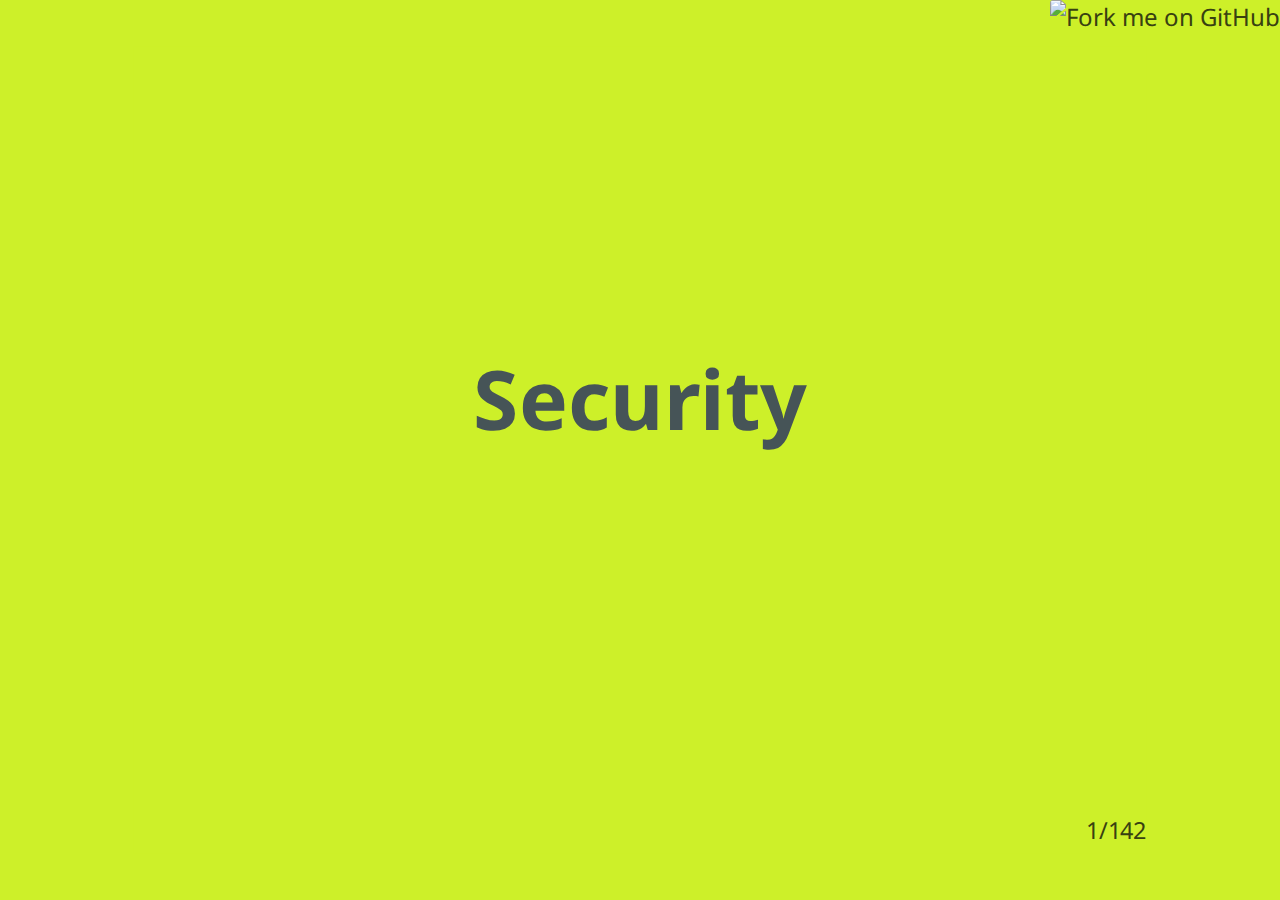
==== commit 8e5389e8: "Publish slides (Mon May 16 20:56:58 CEST 2016)" ====
--- a/index.html
+++ b/index.html
@@ -1228,7 +1228,7 @@
             </aside>
             
             <aside class="page_number">
-              1/135
+              1/142
             </aside>
           </footer>
         </div>
@@ -1258,7 +1258,7 @@
             </aside>
             
             <aside class="page_number">
-              2/135
+              2/142
             </aside>
           </footer>
         </div>
@@ -1272,10 +1272,10 @@
             <header><h1>William DURAND</h1></header>
             
             
-            <section><p>PhD student at Michelin / LIMOS</p>
-<p>Graduated from IUT and ISIMA</p>
-<p>Worked at:</p>
+            <section><p>PhD / <strong>CTO TailorDev</strong></p>
+<p>Graduated from IUT, ISIMA, Blaise Pascal University. Worked at:</p>
 <ul>
+<li><a href="http://www.michelin.fr/">Michelin</a> (Clermont-Fd, France);</li>
 <li><a href="http://nelm.io">Nelmio</a> (Zürich, Switzerland);</li>
 <li><a href="http://www.tf1.fr/">e-TF1</a> (Paris, France);</li>
 <li><a href="http://prizee.com">Prizee.com</a> (Clermont-Fd, France).</li>
@@ -1310,7 +1310,7 @@
             </aside>
             
             <aside class="page_number">
-              3/135
+              3/142
             </aside>
           </footer>
         </div>
@@ -1340,7 +1340,7 @@
             </aside>
             
             <aside class="page_number">
-              4/135
+              4/142
             </aside>
           </footer>
         </div>
@@ -1385,7 +1385,7 @@
             </aside>
             
             <aside class="page_number">
-              5/135
+              5/142
             </aside>
           </footer>
         </div>
@@ -1415,7 +1415,7 @@
             </aside>
             
             <aside class="page_number">
-              6/135
+              6/142
             </aside>
           </footer>
         </div>
@@ -1451,7 +1451,7 @@
             </aside>
             
             <aside class="page_number">
-              7/135
+              7/142
             </aside>
           </footer>
         </div>
@@ -1481,7 +1481,7 @@
             </aside>
             
             <aside class="page_number">
-              8/135
+              8/142
             </aside>
           </footer>
         </div>
@@ -1518,7 +1518,7 @@
             </aside>
             
             <aside class="page_number">
-              9/135
+              9/142
             </aside>
           </footer>
         </div>
@@ -1555,7 +1555,7 @@
             </aside>
             
             <aside class="page_number">
-              10/135
+              10/142
             </aside>
           </footer>
         </div>
@@ -1585,7 +1585,7 @@
             </aside>
             
             <aside class="page_number">
-              11/135
+              11/142
             </aside>
           </footer>
         </div>
@@ -1629,7 +1629,7 @@
             </aside>
             
             <aside class="page_number">
-              12/135
+              12/142
             </aside>
           </footer>
         </div>
@@ -1669,7 +1669,7 @@
             </aside>
             
             <aside class="page_number">
-              13/135
+              13/142
             </aside>
           </footer>
         </div>
@@ -1712,7 +1712,7 @@
             </aside>
             
             <aside class="page_number">
-              14/135
+              14/142
             </aside>
           </footer>
         </div>
@@ -1750,7 +1750,7 @@
             </aside>
             
             <aside class="page_number">
-              15/135
+              15/142
             </aside>
           </footer>
         </div>
@@ -1784,7 +1784,7 @@
             </aside>
             
             <aside class="page_number">
-              16/135
+              16/142
             </aside>
           </footer>
         </div>
@@ -1818,7 +1818,7 @@
             </aside>
             
             <aside class="page_number">
-              17/135
+              17/142
             </aside>
           </footer>
         </div>
@@ -1848,7 +1848,7 @@
             </aside>
             
             <aside class="page_number">
-              18/135
+              18/142
             </aside>
           </footer>
         </div>
@@ -1894,7 +1894,7 @@
             </aside>
             
             <aside class="page_number">
-              19/135
+              19/142
             </aside>
           </footer>
         </div>
@@ -1937,7 +1937,7 @@
             </aside>
             
             <aside class="page_number">
-              20/135
+              20/142
             </aside>
           </footer>
         </div>
@@ -1967,7 +1967,7 @@
             </aside>
             
             <aside class="page_number">
-              21/135
+              21/142
             </aside>
           </footer>
         </div>
@@ -2008,7 +2008,7 @@
             </aside>
             
             <aside class="page_number">
-              22/135
+              22/142
             </aside>
           </footer>
         </div>
@@ -2038,7 +2038,7 @@
             </aside>
             
             <aside class="page_number">
-              23/135
+              23/142
             </aside>
           </footer>
         </div>
@@ -2068,7 +2068,7 @@
             </aside>
             
             <aside class="page_number">
-              24/135
+              24/142
             </aside>
           </footer>
         </div>
@@ -2108,7 +2108,7 @@
             </aside>
             
             <aside class="page_number">
-              25/135
+              25/142
             </aside>
           </footer>
         </div>
@@ -2140,7 +2140,48 @@
             </aside>
             
             <aside class="page_number">
-              26/135
+              26/142
+            </aside>
+          </footer>
+        </div>
+      </div>
+      
+      <!-- slide source: src/01_securing_the_web.md -->
+      <div class="slide-wrapper">
+        <div class="slide no-border">
+          <div class="inner">
+            
+            <header><h1>No Excuse Not To Use HTTPS!</h1></header>
+            
+            
+            <section><p><br>
+<br></p>
+<p><img alt="" src="[data-uri]" /></p>
+<p><br>
+<br></p>
+<ul>
+<li>Free certificates for everyone: <a href="https://letsencrypt.org/">letsencrypt.org</a></li>
+<li>TLS does not impact performances negatively: <a href="https://istlsfastyet.com/">istlsfastyet.com</a></li>
+</ul>
+</section>
+            
+          </div>
+          <div class="presenter_notes">
+            <header><h1>Notes</h1></header>
+            <section>
+            
+            </section>
+          </div>
+          <footer>
+            
+            <aside class="source">
+              <a href="http://github.com/willdurand-edu/php-slides/edit/master/src/01_securing_the_web.md" title="Fork and edit this slide">
+                <i class="fa fa-pencil"></i>
+              </a>
+            </aside>
+            
+            <aside class="page_number">
+              27/142
             </aside>
           </footer>
         </div>
@@ -2170,7 +2211,7 @@
             </aside>
             
             <aside class="page_number">
-              27/135
+              28/142
             </aside>
           </footer>
         </div>
@@ -2207,7 +2248,7 @@
             </aside>
             
             <aside class="page_number">
-              28/135
+              29/142
             </aside>
           </footer>
         </div>
@@ -2252,7 +2293,7 @@
             </aside>
             
             <aside class="page_number">
-              29/135
+              30/142
             </aside>
           </footer>
         </div>
@@ -2294,7 +2335,7 @@
             </aside>
             
             <aside class="page_number">
-              30/135
+              31/142
             </aside>
           </footer>
         </div>
@@ -2330,7 +2371,7 @@
             </aside>
             
             <aside class="page_number">
-              31/135
+              32/142
             </aside>
           </footer>
         </div>
@@ -2370,7 +2411,7 @@
             </aside>
             
             <aside class="page_number">
-              32/135
+              33/142
             </aside>
           </footer>
         </div>
@@ -2411,7 +2452,7 @@
             </aside>
             
             <aside class="page_number">
-              33/135
+              34/142
             </aside>
           </footer>
         </div>
@@ -2451,7 +2492,7 @@
             </aside>
             
             <aside class="page_number">
-              34/135
+              35/142
             </aside>
           </footer>
         </div>
@@ -2481,7 +2522,7 @@
             </aside>
             
             <aside class="page_number">
-              35/135
+              36/142
             </aside>
           </footer>
         </div>
@@ -2523,7 +2564,7 @@
             </aside>
             
             <aside class="page_number">
-              36/135
+              37/142
             </aside>
           </footer>
         </div>
@@ -2556,7 +2597,7 @@
             </aside>
             
             <aside class="page_number">
-              37/135
+              38/142
             </aside>
           </footer>
         </div>
@@ -2593,7 +2634,7 @@
             </aside>
             
             <aside class="page_number">
-              38/135
+              39/142
             </aside>
           </footer>
         </div>
@@ -2623,7 +2664,7 @@
             </aside>
             
             <aside class="page_number">
-              39/135
+              40/142
             </aside>
           </footer>
         </div>
@@ -2664,7 +2705,7 @@
             </aside>
             
             <aside class="page_number">
-              40/135
+              41/142
             </aside>
           </footer>
         </div>
@@ -2675,6 +2716,74 @@
         <div class="slide">
           <div class="inner">
             
+            <header><h1>On Passwords</h1></header>
+            
+            
+            <section><p><br></p>
+<p><img alt="" src="[data-uri]